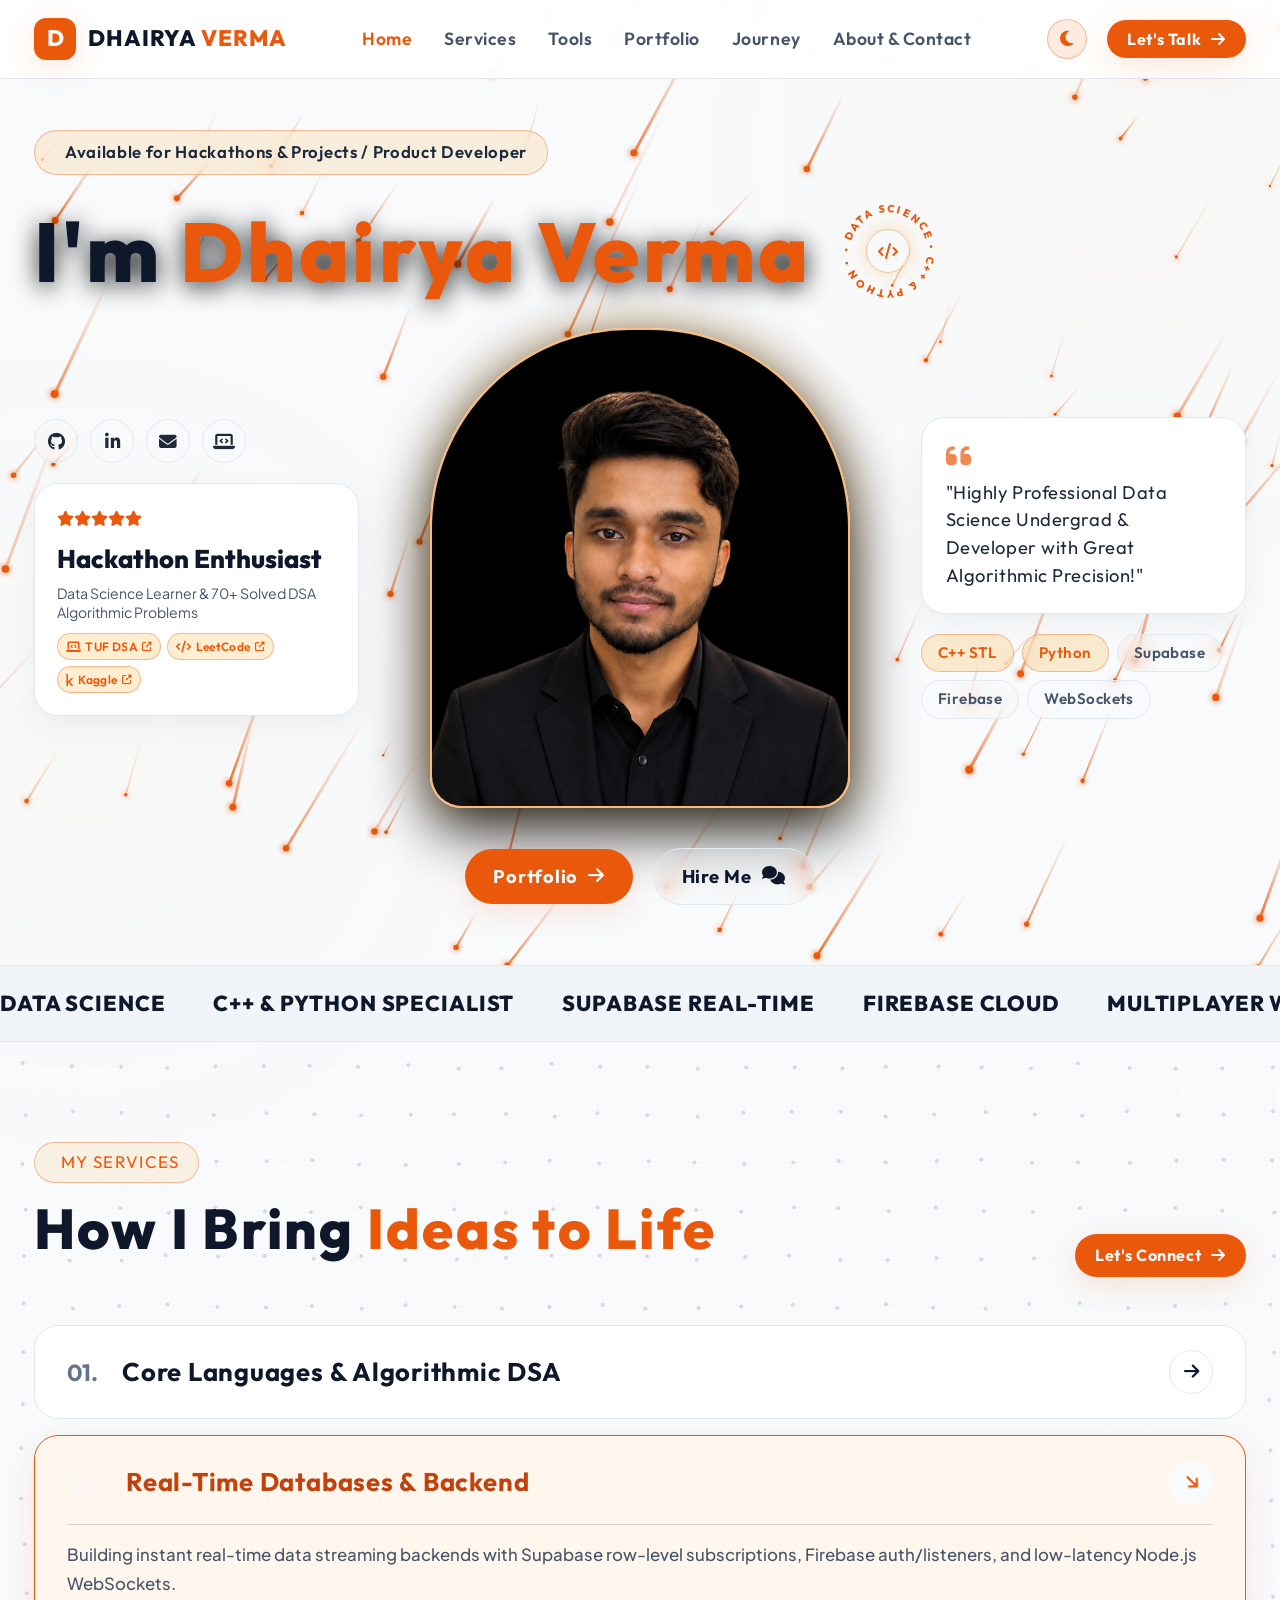
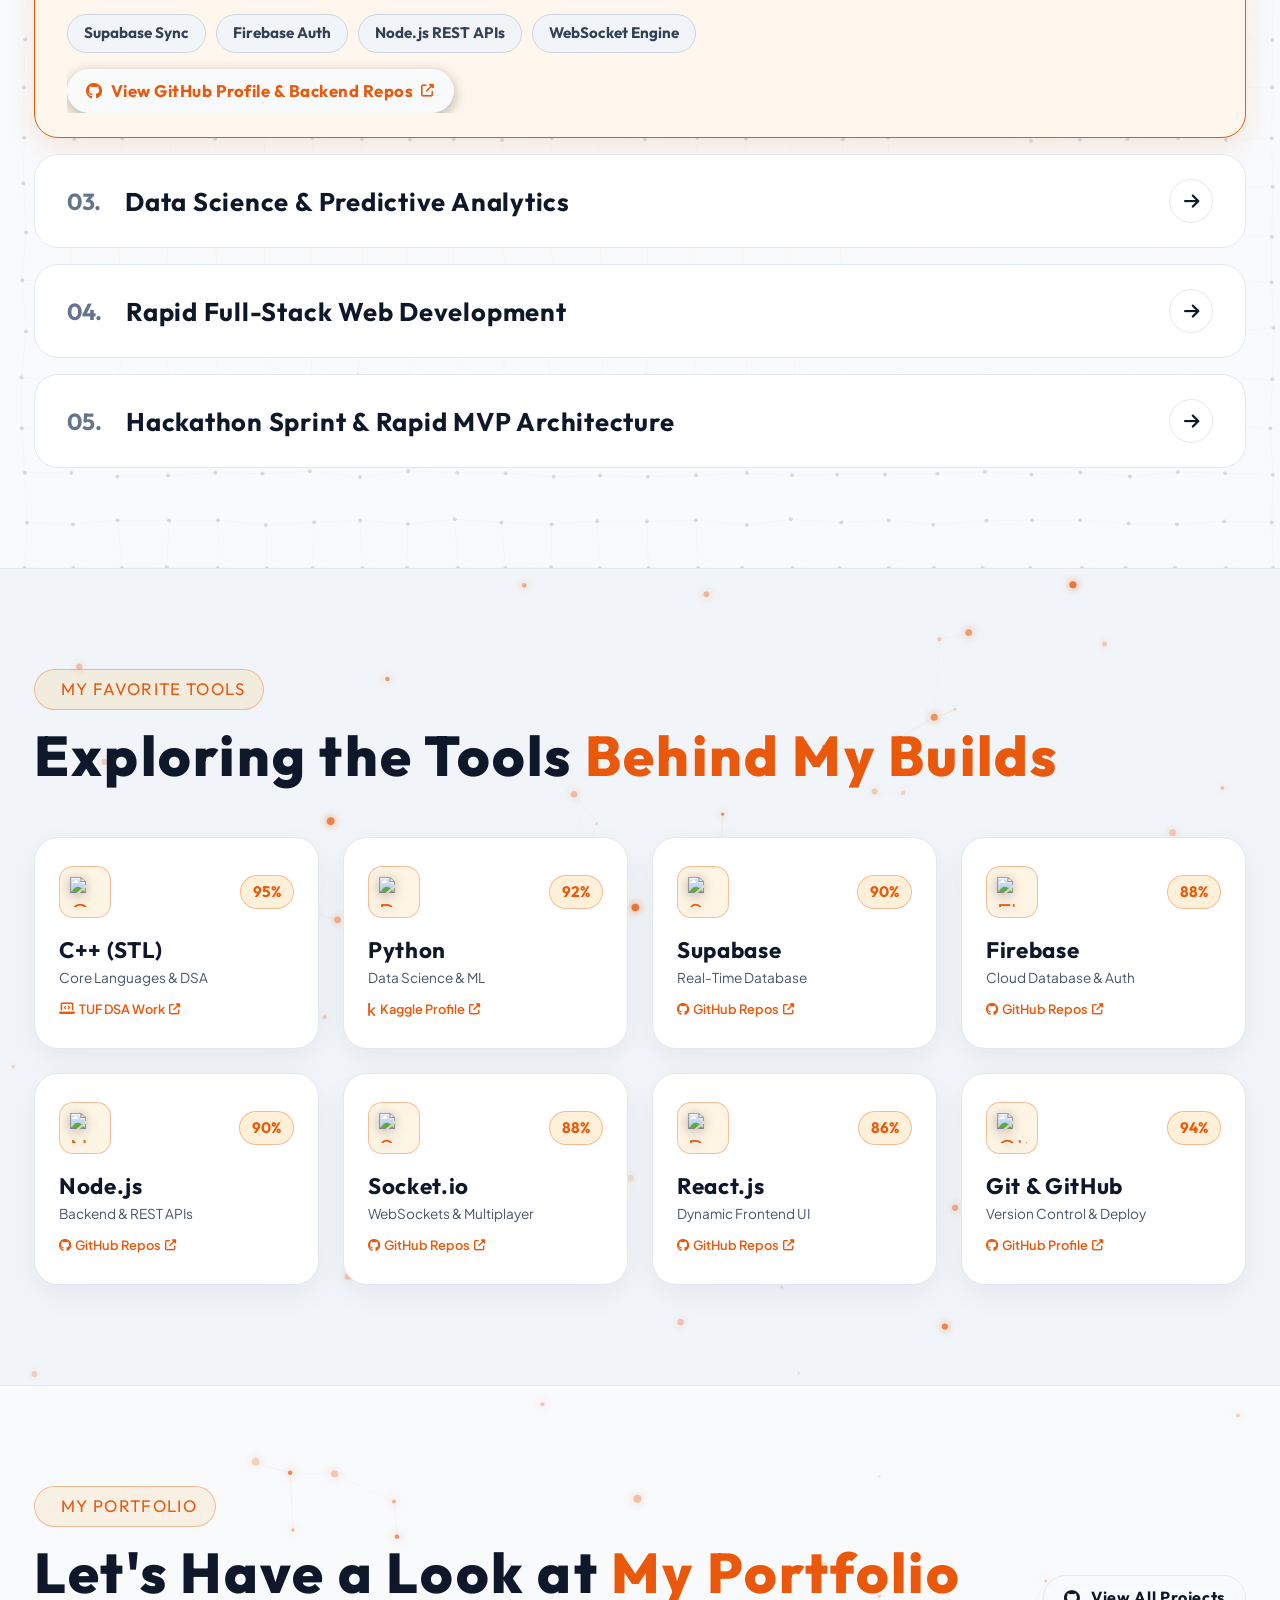
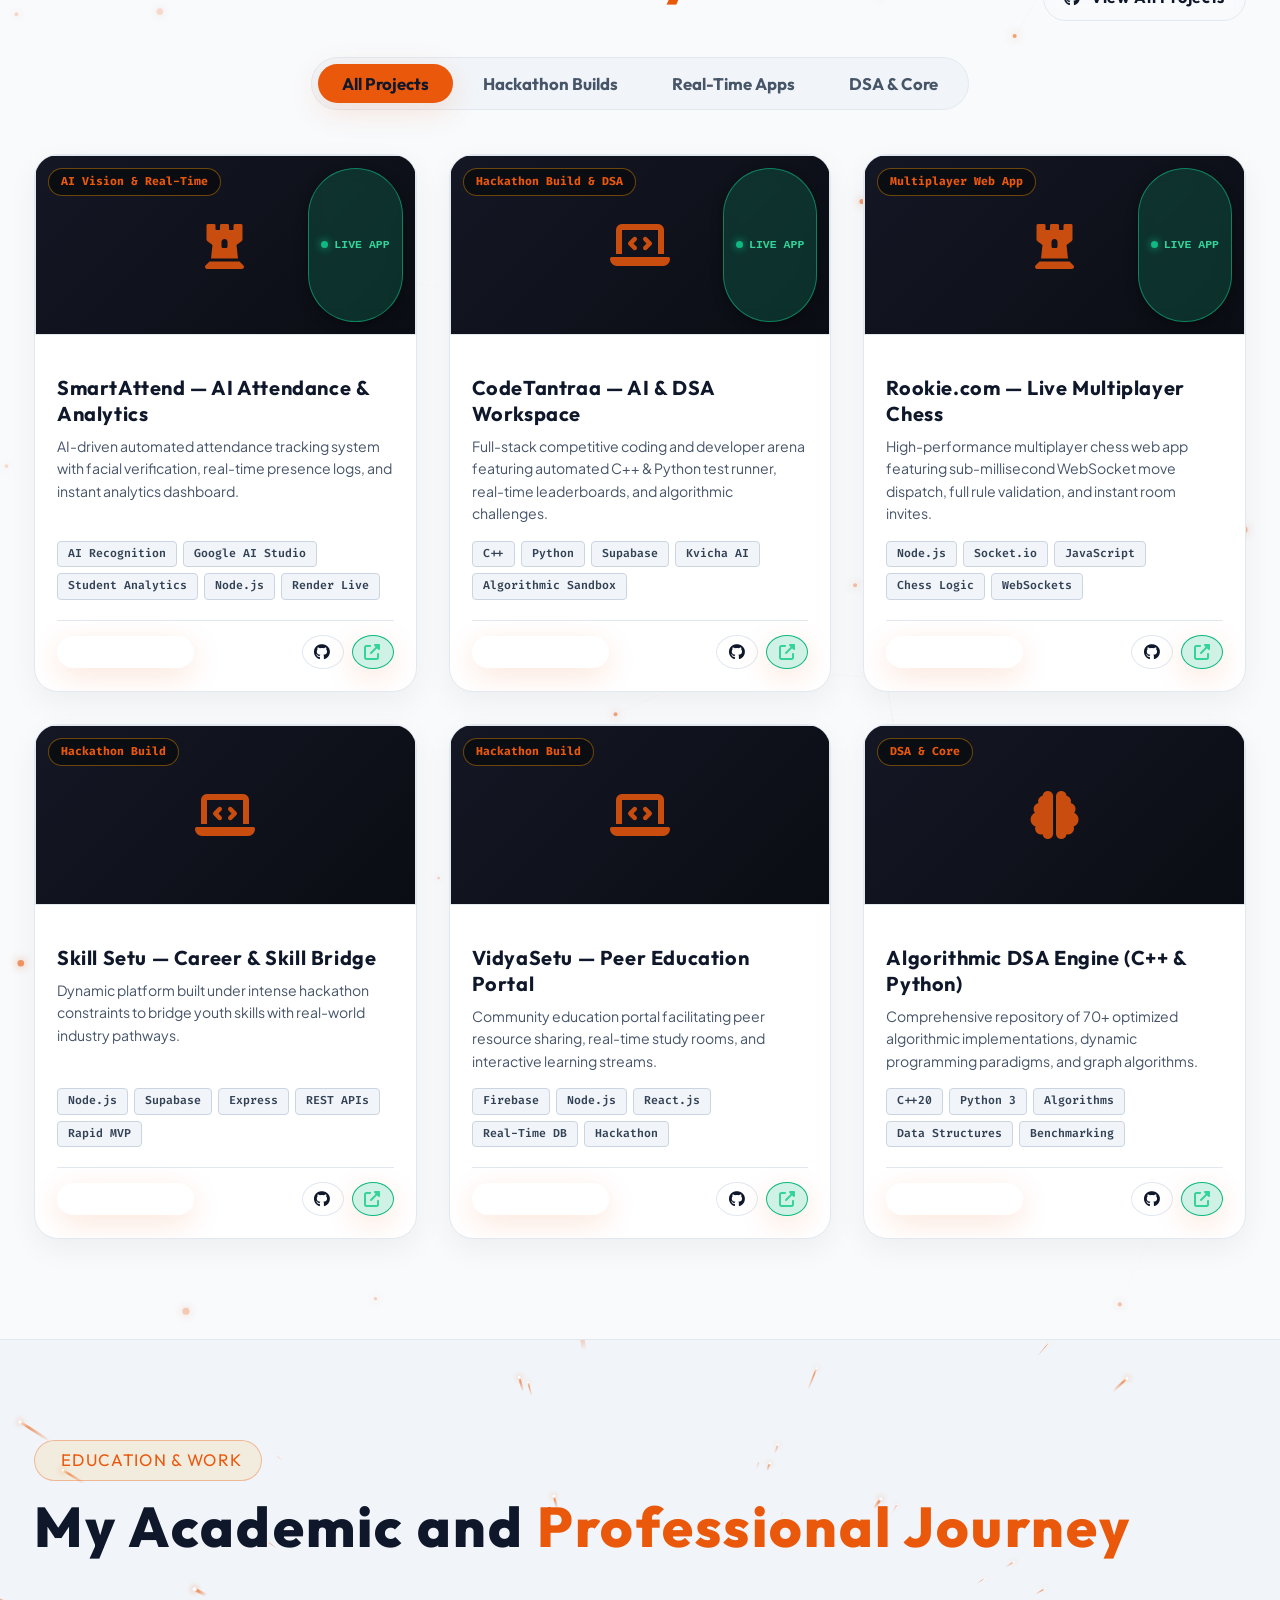
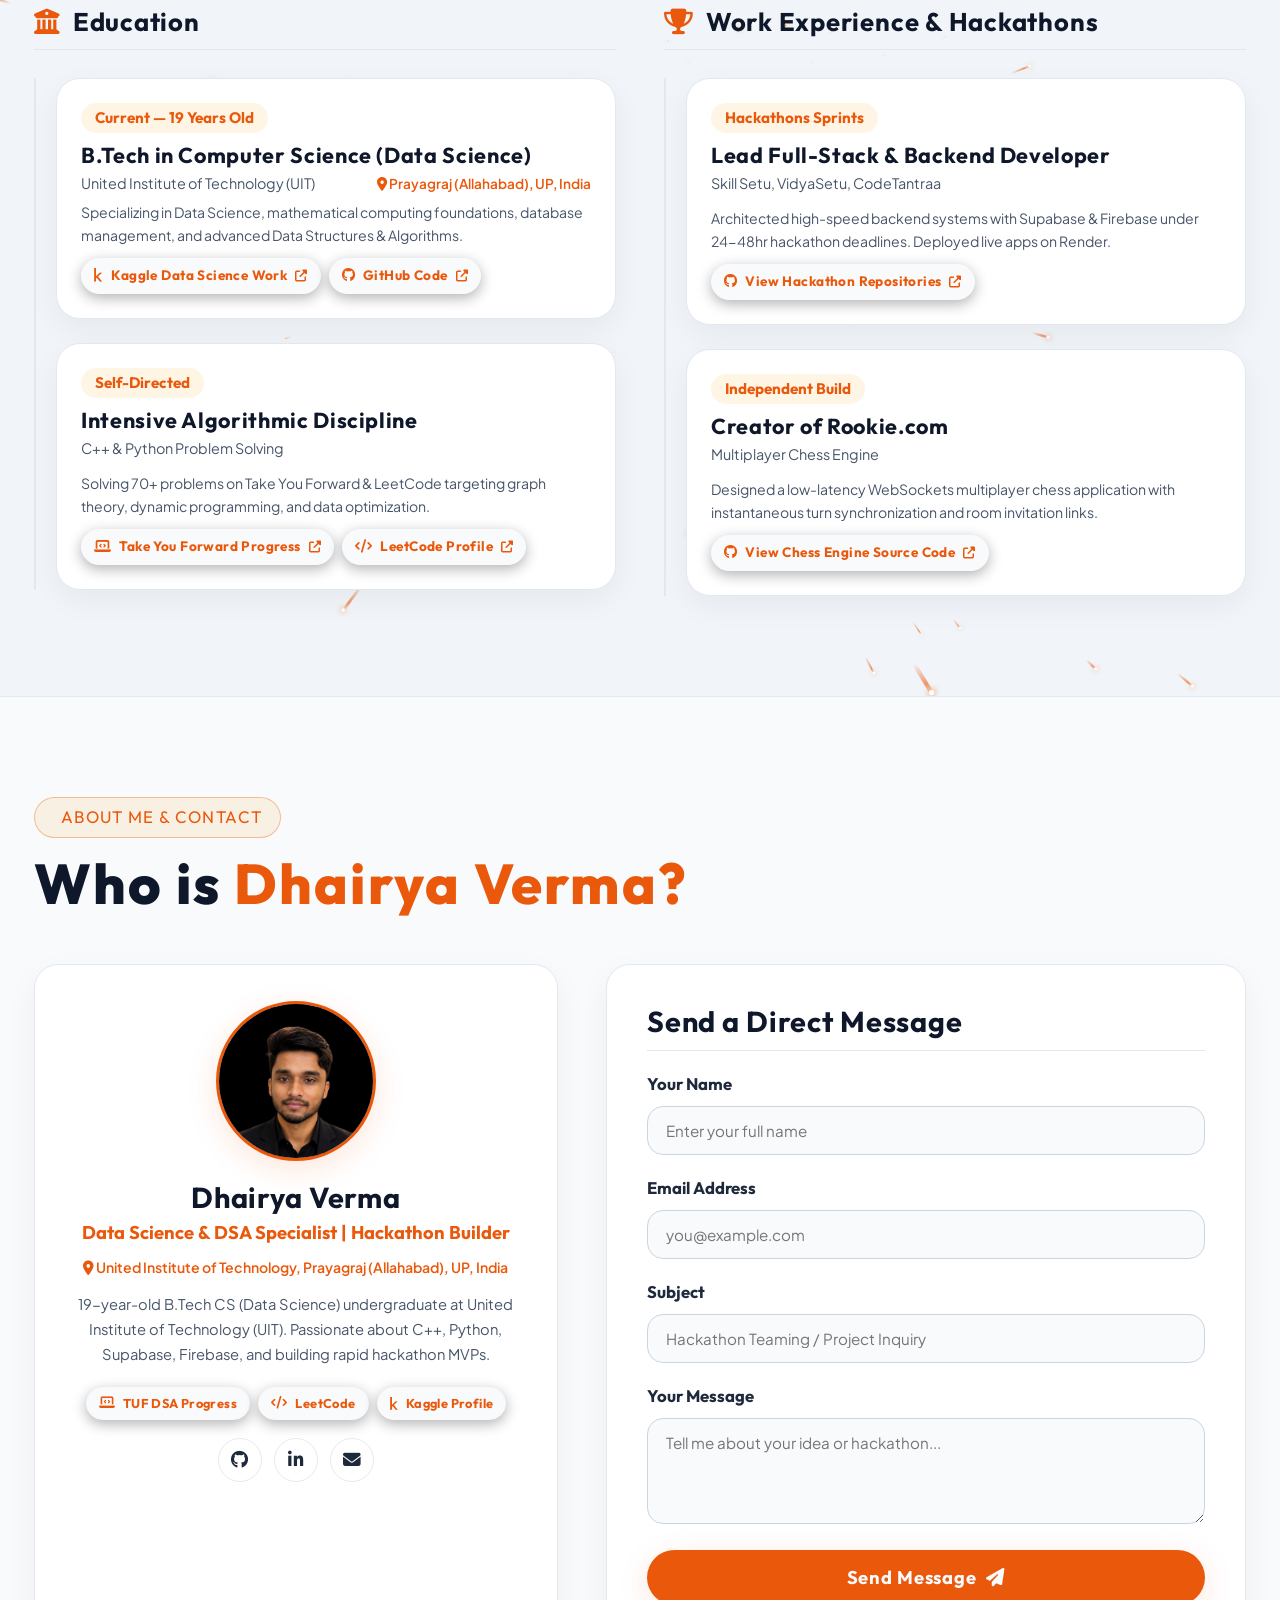
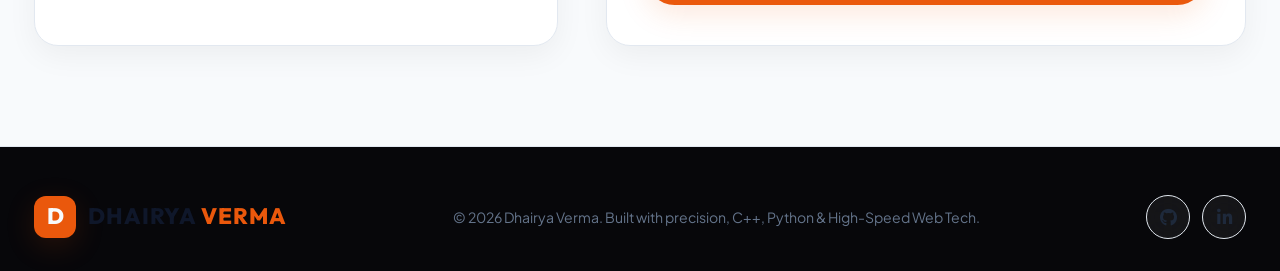
==== portfolio1/index.html @ d76c9627 "Initial commit for portfolio deployment" ====
<!DOCTYPE html>
<html lang="en" class="scroll-smooth" data-theme="light">
<head>
  <meta charset="UTF-8" />
  <meta name="viewport" content="width=device-width, initial-scale=1.0" />
  <title>Dhairya Verma | Data Science & DSA Specialist | Hackathon Builder</title>
  <meta name="description" content="Portfolio of Dhairya Verma - 19-year-old B.Tech CS (Data Science) undergraduate at United Institute of Technology, C++ & Python Specialist, and Hackathon Builder." />

  <!-- Google Fonts Imports: Outfit (Modern Executive Display), Plus Jakarta Sans (Clean Body), Fira Code (Mono) -->
  <link rel="preconnect" href="https://fonts.googleapis.com">
  <link rel="preconnect" href="https://fonts.gstatic.com" crossorigin>
  <link href="https://fonts.googleapis.com/css2?family=Fira+Code:wght@400;500;600&family=Outfit:wght@500;600;700;800&family=Plus+Jakarta+Sans:wght@300;400;500;600;700;800&display=swap" rel="stylesheet">

  <!-- Font Awesome Icons CDN -->
  <link rel="stylesheet" href="https://cdnjs.cloudflare.com/ajax/libs/font-awesome/6.5.1/css/all.min.css" />

  <style>
/* ===================================================================
   DHAIRYA VERMA - HOMER HAND-DRAWN MARKER THEME & FALLING STARS
   =================================================================== */

/* ===================================================================
   LIGHT THEME OVERRIDES (PORCELAIN WHITE & WARM AMBER-ORANGE)
   =================================================================== */
[data-theme="light"] {
  --bg-dark: #f8fafc;
  --bg-card-dark: rgba(255, 255, 255, 0.88);
  --bg-card-hover: rgba(255, 255, 255, 0.98);
  --bg-glass-nav: rgba(255, 255, 255, 0.92);
  
  --accent-orange: #ea580c;
  --accent-orange-bright: #f97316;
  --accent-orange-glow: rgba(234, 88, 12, 0.25);
  --accent-orange-subtle: rgba(234, 88, 12, 0.1);
  --accent-orange-deep: #c2410c;
  
  --text-white: #0f172a;
  --text-light: #1e293b;
  --text-muted: #475569;
  --text-dim: #64748b;
  --text-dark: #f8fafc;
  
  --border-subtle: rgba(0, 0, 0, 0.1);
  --border-orange: rgba(234, 88, 12, 0.35);
  
  --shadow-sm: 0 4px 15px rgba(0, 0, 0, 0.06);
  --shadow-orange: 0 8px 30px rgba(234, 88, 12, 0.18);
  --shadow-orange-lg: 0 12px 45px rgba(234, 88, 12, 0.25);
}

[data-theme="light"] body {
  background-color: var(--bg-dark);
  color: var(--text-light);
}

[data-theme="light"] ::-webkit-scrollbar-track {
  background: #f1f5f9;
}

[data-theme="light"] ::-webkit-scrollbar-thumb {
  background: #cbd5e1;
}

[data-theme="light"] .glass-card {
  background: rgba(255, 255, 255, 0.88);
  border-color: rgba(0, 0, 0, 0.08);
  box-shadow: 0 10px 30px rgba(0, 0, 0, 0.06);
}

[data-theme="light"] .marquee-ticker-section {
  background: #f1f5f9;
  border-color: rgba(0, 0, 0, 0.08);
}

[data-theme="light"] .marquee-ticker-item {
  color: #0f172a;
}

[data-theme="light"] .accordion-card {
  background: rgba(255, 255, 255, 0.85);
  border-color: rgba(0, 0, 0, 0.08);
}

[data-theme="light"] .accordion-card.active {
  background: rgba(234, 88, 12, 0.08);
  border-color: var(--accent-orange);
}

[data-theme="light"] .accordion-title {
  color: #0f172a;
}

[data-theme="light"] .accordion-card.active .accordion-title {
  color: #c2410c;
}

[data-theme="light"] .theme-toggle-btn {
  background: rgba(234, 88, 12, 0.1);
  border: 1px solid var(--border-orange);
  color: var(--accent-orange);
}

:root {
  --bg-dark: #0a0a0e;
  --bg-card-dark: rgba(18, 18, 23, 0.85);
  --bg-card-hover: rgba(24, 24, 32, 0.92);
  --bg-glass-nav: rgba(10, 10, 14, 0.9);
  
  --accent-orange: #ff9f00; /* Exact signature text orange */
  --accent-orange-bright: #ffab00;
  --accent-orange-glow: rgba(255, 159, 0, 0.4);
  --accent-orange-subtle: rgba(255, 159, 0, 0.12);
  --accent-orange-deep: #e68a00;
  
  --text-white: #ffffff;
  --text-light: #f3f4f6;
  --text-muted: #9ca3af;
  --text-dim: #6b7280;
  --text-dark: #0d0d12;
  
  --border-subtle: rgba(255, 255, 255, 0.08);
  --border-orange: rgba(255, 159, 0, 0.35);
  
  --font-sans: 'Plus Jakarta Sans', system-ui, -apple-system, sans-serif;
  --font-heading: 'Outfit', 'Plus Jakarta Sans', system-ui, -apple-system, sans-serif;
  --font-mono: 'Fira Code', monospace;
  
  --radius-sm: 8px;
  --radius-md: 16px;
  --radius-lg: 24px;
  --radius-xl: 32px;
  --radius-full: 9999px;
  
  --shadow-sm: 0 4px 15px rgba(0, 0, 0, 0.4);
  --shadow-orange: 0 8px 30px rgba(255, 159, 0, 0.28);
  --shadow-orange-lg: 0 12px 45px rgba(255, 159, 0, 0.45);
  
  --transition-fast: 0.2s cubic-bezier(0.16, 1, 0.3, 1);
  --transition-normal: 0.35s cubic-bezier(0.16, 1, 0.3, 1);
}

*, *::before, *::after {
  box-sizing: border-box;
  margin: 0;
  padding: 0;
}

html {
  scroll-behavior: smooth;
  scroll-padding-top: 85px;
}

body {
  font-family: var(--font-sans);
  background-color: var(--bg-dark);
  color: var(--text-light);
  line-height: 1.6;
  overflow-x: hidden;
  position: relative;
  min-height: 100vh;
}

/* Custom Scrollbar */
::-webkit-scrollbar { width: 8px; }
::-webkit-scrollbar-track { background: var(--bg-dark); }
::-webkit-scrollbar-thumb { background: #262632; border-radius: var(--radius-full); }
::-webkit-scrollbar-thumb:hover { background: var(--accent-orange); }

h1, h2, h3, h4, h5, h6 {
  font-family: var(--font-heading);
  color: var(--text-white);
  font-weight: 700;
  line-height: 1.15;
  letter-spacing: 0.03em;
}

a { color: inherit; text-decoration: none; transition: all var(--transition-fast); }
button { cursor: pointer; border: none; background: none; font-family: inherit; }

.container {
  width: 100%;
  max-width: 1260px;
  margin-left: auto;
  margin-right: auto;
  padding-left: 24px;
  padding-right: 24px;
}

.section-padding {
  padding-top: 100px;
  padding-bottom: 100px;
  position: relative;
  z-index: 2;
}

.text-orange { color: var(--accent-orange) !important; }
.text-white { color: var(--text-white) !important; }
.text-muted { color: var(--text-muted); }
.text-center { text-align: center; }

/* Falling Stars Animated Canvas Background Container */
#falling-stars-canvas {
  position: absolute;
  top: 0;
  left: 0;
  width: 100%;
  height: 100%;
  z-index: 0;
  pointer-events: auto;
}

/* Ambient Glow Blobs */
.ambient-glow {
  position: fixed;
  border-radius: 50%;
  filter: blur(150px);
  pointer-events: none;
  z-index: 0;
  opacity: 0.22;
}
.glow-top-right { width: 550px; height: 550px; top: -120px; right: -120px; background: radial-gradient(circle, rgba(255, 159, 0, 0.45) 0%, transparent 70%); }
.glow-bottom-left { width: 600px; height: 600px; top: 50%; left: -220px; background: radial-gradient(circle, rgba(255, 159, 0, 0.3) 0%, transparent 70%); }

/* Glass Cards & Containers */
.glass-card {
  background: var(--bg-card-dark);
  backdrop-filter: blur(16px);
  -webkit-backdrop-filter: blur(16px);
  border: 1px solid var(--border-subtle);
  border-radius: var(--radius-lg);
  box-shadow: var(--shadow-sm);
  transition: all var(--transition-normal);
  position: relative;
  overflow: hidden;
}
.glass-card:hover {
  border-color: var(--border-orange);
  box-shadow: 0 10px 30px rgba(0, 0, 0, 0.6), 0 0 25px rgba(255, 159, 0, 0.2);
  transform: translateY(-4px);
}

/* Buttons */
.btn {
  display: inline-flex;
  align-items: center;
  justify-content: center;
  gap: 10px;
  padding: 13px 28px;
  font-family: var(--font-heading);
  font-size: 1.15rem;
  letter-spacing: 0.04em;
  font-weight: 700;
  border-radius: var(--radius-full);
  transition: all var(--transition-normal);
  position: relative;
  z-index: 10;
}
.btn-primary-orange {
  background: var(--accent-orange);
  color: var(--text-dark);
  box-shadow: var(--shadow-orange);
}
.btn-primary-orange:hover {
  background: var(--accent-orange-bright);
  transform: translateY(-2px);
  box-shadow: var(--shadow-orange-lg);
}
.btn-secondary-dark {
  background: rgba(255, 255, 255, 0.06);
  color: var(--text-white);
  border: 1px solid var(--border-subtle);
  backdrop-filter: blur(10px);
}
.btn-secondary-dark:hover {
  background: rgba(255, 159, 0, 0.15);
  border-color: var(--border-orange);
  color: var(--accent-orange);
  transform: translateY(-2px);
}
.btn-sm { padding: 9px 20px; font-size: 1rem; }
.w-full { width: 100%; }

/* Navigation */
.header-nav {
  position: fixed;
  top: 0;
  left: 0;
  width: 100%;
  z-index: 1000;
  background: var(--bg-glass-nav);
  backdrop-filter: blur(20px);
  -webkit-backdrop-filter: blur(20px);
  border-bottom: 1px solid var(--border-subtle);
  padding: 18px 0;
  transition: all var(--transition-normal);
}
.header-nav.scrolled {
  padding: 12px 0;
  background: rgba(8, 8, 12, 0.96);
  border-bottom-color: var(--border-orange);
  box-shadow: 0 10px 30px rgba(0,0,0,0.8);
}
.nav-inner {
  display: flex;
  align-items: center;
  justify-content: space-between;
}
.brand-logo { display: flex; align-items: center; gap: 12px; }
.logo-badge {
  width: 42px;
  height: 42px;
  background: var(--accent-orange);
  border-radius: 12px;
  display: flex;
  align-items: center;
  justify-content: center;
  font-family: var(--font-heading);
  font-weight: 800;
  font-size: 1.4rem;
  color: var(--text-dark);
  box-shadow: var(--shadow-orange);
}
.logo-text {
  font-family: var(--font-heading);
  font-weight: 800;
  font-size: 1.4rem;
  letter-spacing: 0.04em;
  color: var(--text-white);
}
.nav-links { display: flex; align-items: center; gap: 32px; list-style: none; }
.nav-link {
  font-family: var(--font-heading);
  font-size: 1.1rem;
  letter-spacing: 0.03em;
  font-weight: 600;
  color: var(--text-muted);
  position: relative;
  padding: 4px 0;
}
.nav-link:hover, .nav-link.active { color: var(--accent-orange); }

.nav-actions { display: flex; align-items: center; gap: 16px; }
.mobile-toggle { display: none; font-size: 1.3rem; color: var(--text-white); padding: 6px; }
.mobile-drawer {
  display: none;
  position: fixed;
  top: 75px;
  left: 0;
  width: 100%;
  background: rgba(12, 12, 16, 0.98);
  backdrop-filter: blur(20px);
  border-bottom: 1px solid var(--border-orange);
  padding: 24px;
  flex-direction: column;
  gap: 20px;
  z-index: 999;
}
.mobile-drawer.open { display: flex; }
.mobile-nav-links { list-style: none; display: flex; flex-direction: column; gap: 16px; }
.mobile-nav-link { font-family: var(--font-heading); font-size: 1.25rem; font-weight: 600; color: var(--text-light); }
.mobile-nav-link:hover { color: var(--accent-orange); }

/* ==================== HERO SECTION (FALLING ORANGE STARS) ==================== */
.hero-section {
  min-height: 100vh;
  display: flex;
  flex-direction: column;
  justify-content: center;
  padding-top: 130px;
  padding-bottom: 60px;
  position: relative;
  z-index: 2;
  overflow: hidden;
}

.hero-content-container {
  position: relative;
  z-index: 5;
  pointer-events: auto;
}

/* Left-aligned top bar */
.hero-top-bar {
  display: flex;
  align-items: center;
  justify-content: flex-start;
  margin-bottom: 24px;
  flex-wrap: wrap;
  gap: 16px;
}

.availability-pill {
  display: inline-flex;
  align-items: center;
  gap: 10px;
  padding: 8px 20px;
  background: rgba(255, 159, 0, 0.12);
  border: 1px solid var(--border-orange);
  border-radius: var(--radius-full);
  font-family: var(--font-heading);
  font-size: 1.05rem;
  letter-spacing: 0.04em;
  font-weight: 600;
  color: var(--text-light);
  backdrop-filter: blur(12px);
}
.availability-pill i { color: var(--accent-orange); }

/* Left-aligned Title Row */
.hero-title-row {
  display: flex;
  align-items: center;
  justify-content: flex-start;
  gap: 24px;
  margin-bottom: 24px;
  flex-wrap: wrap;
}

.hero-main-title {
  font-family: var(--font-heading);
  font-size: clamp(3.2rem, 6.5vw, 5.2rem);
  font-weight: 800;
  letter-spacing: 0.04em;
  line-height: 1.05;
  color: var(--text-white);
  text-shadow: 0 4px 25px rgba(0, 0, 0, 0.9);
  text-align: left;
}

/* Rotating Circular Text Stamp Badge */
.spinning-badge-container {
  position: relative;
  width: 105px;
  height: 105px;
  display: flex;
  align-items: center;
  justify-content: center;
  flex-shrink: 0;
}

.spinning-badge-svg {
  width: 100%;
  height: 100%;
  animation: spinBadge 14s linear infinite;
}
@keyframes spinBadge {
  0% { transform: rotate(0deg); }
  100% { transform: rotate(360deg); }
}

.spinning-badge-svg text {
  font-family: var(--font-heading);
  font-size: 10px;
  font-weight: 800;
  letter-spacing: 2px;
  fill: var(--accent-orange);
  text-transform: uppercase;
}

.spinning-badge-center {
  position: absolute;
  width: 44px;
  height: 44px;
  background: var(--bg-secondary);
  border: 1.5px solid var(--border-orange);
  border-radius: 50%;
  display: flex;
  align-items: center;
  justify-content: center;
  color: var(--accent-orange);
  font-size: 1rem;
  box-shadow: 0 0 15px rgba(255, 159, 0, 0.3);
}

/* Hero Center Grid Layout: Left Widget, Center Photo, Right Widget */
.hero-layout-grid {
  display: grid;
  grid-template-columns: 0.85fr 1.3fr 0.85fr;
  gap: 32px;
  align-items: center;
  margin-top: 10px;
  margin-bottom: 40px;
}

/* Left Hero Widget */
.hero-left-widget {
  display: flex;
  flex-direction: column;
  gap: 20px;
}

.social-pills-row {
  display: flex;
  gap: 12px;
}
.social-circle-btn {
  width: 44px;
  height: 44px;
  border-radius: 50%;
  background: rgba(255, 255, 255, 0.06);
  border: 1px solid var(--border-subtle);
  backdrop-filter: blur(12px);
  display: flex;
  align-items: center;
  justify-content: center;
  color: var(--text-light);
  font-size: 1.1rem;
  transition: all var(--transition-fast);
}
.social-circle-btn:hover {
  background: var(--accent-orange);
  color: var(--text-dark);
  border-color: var(--accent-orange);
  transform: translateY(-3px);
  box-shadow: var(--shadow-orange);
}

.reviews-stat-card {
  padding: 22px;
  background: var(--bg-card);
  border: 1px solid var(--border-subtle);
  border-radius: var(--radius-lg);
  backdrop-filter: blur(14px);
}
.reviews-stars { color: var(--accent-orange); font-size: 0.95rem; margin-bottom: 8px; }
.reviews-title { font-family: var(--font-heading); font-size: 1.6rem; font-weight: 800; color: var(--text-white); margin-bottom: 4px; }
.reviews-sub { font-size: 0.88rem; color: var(--text-muted); line-height: 1.4; }

/* Center Photo Cutout Container */
.hero-center-photo-wrap {
  position: relative;
  display: flex;
  justify-content: center;
  align-items: flex-end;
}

.photo-arch-backdrop {
  position: relative;
  width: 100%;
  max-width: 420px;
  height: 480px;
  background: linear-gradient(180deg, rgba(255, 159, 0, 0.2) 0%, rgba(20, 20, 28, 0.95) 100%);
  border: 2.5px solid var(--border-orange);
  border-radius: 200px 200px 32px 32px;
  overflow: hidden;
  box-shadow: 0 20px 60px rgba(0, 0, 0, 0.9), 0 0 45px rgba(255, 159, 0, 0.35);
  display: flex;
  align-items: flex-end;
  justify-content: center;
  transition: all var(--transition-normal);
}
.photo-arch-backdrop:hover {
  border-color: var(--accent-orange);
  box-shadow: 0 25px 75px rgba(0, 0, 0, 0.95), 0 0 60px rgba(255, 159, 0, 0.5);
}

.hero-cutout-img {
  width: 100%;
  height: 100%;
  object-fit: cover;
  object-position: center top;
  transition: transform 0.6s cubic-bezier(0.16, 1, 0.3, 1);
}
.photo-arch-backdrop:hover .hero-cutout-img {
  transform: scale(1.04);
}

/* Right Hero Widget */
.hero-right-widget {
  display: flex;
  flex-direction: column;
  gap: 20px;
}

.quote-widget-card {
  padding: 24px;
  background: var(--bg-card);
  border: 1px solid var(--border-subtle);
  border-radius: var(--radius-lg);
  backdrop-filter: blur(14px);
  position: relative;
}
.quote-icon {
  font-size: 1.8rem;
  color: var(--accent-orange);
  opacity: 0.7;
  margin-bottom: 8px;
}
.quote-text {
  font-family: var(--font-heading);
  font-size: 1.15rem;
  letter-spacing: 0.03em;
  color: var(--text-light);
  line-height: 1.5;
}

.hero-tags-box {
  display: flex;
  flex-wrap: wrap;
  gap: 8px;
}
.hero-tag-pill {
  padding: 6px 16px;
  background: rgba(255, 255, 255, 0.06);
  border: 1px solid var(--border-subtle);
  backdrop-filter: blur(10px);
  border-radius: var(--radius-full);
  font-family: var(--font-heading);
  font-size: 0.95rem;
  letter-spacing: 0.03em;
  font-weight: 600;
  color: var(--text-muted);
}
.hero-tag-pill.active {
  background: rgba(255, 159, 0, 0.18);
  border-color: var(--border-orange);
  color: var(--accent-orange);
}

/* Hero Bottom CTAs */
.hero-ctas-row {
  display: flex;
  align-items: center;
  justify-content: center;
  gap: 20px;
  margin-top: 10px;
}

/* ==================== INFINITE MARQUEE TICKER ==================== */
.marquee-ticker-section {
  background: var(--bg-secondary);
  border-top: 1px solid var(--border-subtle);
  border-bottom: 1px solid var(--border-subtle);
  padding: 20px 0;
  overflow: hidden;
  position: relative;
  z-index: 2;
}
.marquee-ticker-wrapper { display: flex; overflow: hidden; user-select: none; }
.marquee-ticker-track {
  display: flex;
  gap: 36px;
  animation: marqueeScroll 25s linear infinite;
  white-space: nowrap;
}
@keyframes marqueeScroll {
  0% { transform: translateX(0); }
  100% { transform: translateX(-50%); }
}
.marquee-ticker-item {
  display: flex;
  align-items: center;
  gap: 12px;
  font-family: var(--font-heading);
  font-size: 1.35rem;
  font-weight: 800;
  letter-spacing: 0.04em;
  color: var(--text-white);
  text-transform: uppercase;
}
.marquee-ticker-item i.sparkle { color: var(--accent-orange); font-size: 0.9rem; }

/* ==================== SECTION HEADERS ==================== */
.section-header-tag {
  display: inline-flex;
  align-items: center;
  gap: 8px;
  font-family: var(--font-heading);
  font-size: 1.05rem;
  letter-spacing: 0.08em;
  color: var(--accent-orange);
  background: rgba(255, 159, 0, 0.1);
  border: 1px solid var(--border-orange);
  padding: 6px 18px;
  border-radius: var(--radius-full);
  text-transform: uppercase;
  margin-bottom: 14px;
}
.section-main-title { font-family: var(--font-heading); font-size: clamp(2.6rem, 5vw, 3.5rem); font-weight: 800; margin-bottom: 16px; letter-spacing: 0.04em; }
.section-sub-desc { font-size: 1.05rem; color: var(--text-muted); max-width: 620px; margin: 0 auto; }

/* ==================== SERVICES ACCORDION (FIGMA MATCHING) ==================== */
.services-accordion-list {
  display: flex;
  flex-direction: column;
  gap: 16px;
  margin-top: 48px;
}

.accordion-card {
  background: var(--bg-card-dark);
  border: 1px solid var(--border-subtle);
  border-radius: var(--radius-lg);
  padding: 24px 32px;
  cursor: pointer;
  transition: all var(--transition-normal);
  position: relative;
  overflow: hidden;
}

/* Unselected Inactive Accordion Card */
.accordion-card:not(.active):hover {
  background: var(--bg-card-hover);
  border-color: var(--border-orange);
  transform: translateX(6px);
}

.accordion-header {
  display: flex;
  align-items: center;
  justify-content: space-between;
}

.accordion-title-wrap {
  display: flex;
  align-items: center;
  gap: 24px;
}

.accordion-num {
  font-family: var(--font-heading);
  font-size: 1.45rem;
  font-weight: 700;
  color: var(--text-dim);
  transition: color var(--transition-fast);
}

.accordion-title {
  font-family: var(--font-heading);
  font-size: 1.6rem;
  font-weight: 700;
  letter-spacing: 0.03em;
  color: var(--text-white);
  transition: color var(--transition-fast);
}

.accordion-action-btn {
  width: 44px;
  height: 44px;
  border-radius: 50%;
  background: rgba(255, 255, 255, 0.05);
  border: 1px solid var(--border-subtle);
  display: flex;
  align-items: center;
  justify-content: center;
  color: var(--text-white);
  font-size: 1.1rem;
  transition: all var(--transition-fast);
}

.accordion-body-content {
  max-height: 0;
  opacity: 0;
  overflow: hidden;
  transition: all 0.4s cubic-bezier(0.16, 1, 0.3, 1);
  margin-top: 0;
}

/* ==================== ACTIVE ACCORDION CARD (GOLDEN ORANGE FILLED) ==================== */
.accordion-card.active {
  background: var(--accent-orange) !important;
  border-color: var(--accent-orange) !important;
  box-shadow: var(--shadow-orange-lg);
}

.accordion-card.active .accordion-num {
  color: var(--text-dark) !important;
  opacity: 0.7;
}

.accordion-card.active .accordion-title {
  color: var(--text-dark) !important;
}

.accordion-card.active .accordion-action-btn {
  background: var(--text-dark) !important;
  color: var(--accent-orange) !important;
  border-color: var(--text-dark) !important;
  transform: rotate(45deg);
}

.accordion-card.active .accordion-body-content {
  max-height: 300px;
  opacity: 1;
  margin-top: 20px;
  padding-top: 16px;
  border-top: 1px solid rgba(0, 0, 0, 0.15);
}

.accordion-active-desc {
  color: #1a1a24;
  font-size: 1.05rem;
  line-height: 1.7;
  font-weight: 500;
  margin-bottom: 16px;
}

.accordion-tags-flex {
  display: flex;
  flex-wrap: wrap;
  gap: 10px;
}

.accordion-sub-tag {
  padding: 6px 16px;
  background: rgba(0, 0, 0, 0.12);
  border-radius: var(--radius-full);
  font-family: var(--font-heading);
  font-size: 0.95rem;
  font-weight: 700;
  color: var(--text-dark);
}

/* Accordion Link Button Style */
.accordion-link-btn {
  display: inline-flex;
  align-items: center;
  gap: 8px;
  padding: 8px 18px;
  background: var(--text-dark);
  color: var(--accent-orange);
  border: 1px solid var(--text-dark);
  border-radius: var(--radius-full);
  font-family: var(--font-heading);
  font-size: 1.05rem;
  font-weight: 700;
  letter-spacing: 0.03em;
  transition: all var(--transition-fast);
  box-shadow: 0 4px 14px rgba(0,0,0,0.3);
}

.live-status-pill {
  position: absolute;
  top: 12px;
  right: 12px;
  display: inline-flex;
  align-items: center;
  gap: 6px;
  padding: 4px 11px;
  background: rgba(16, 185, 129, 0.22);
  border: 1px solid rgba(16, 185, 129, 0.6);
  border-radius: 9999px;
  font-size: 0.72rem;
  font-weight: 700;
  font-family: monospace;
  color: #34d399;
  backdrop-filter: blur(8px);
  text-decoration: none;
  z-index: 2;
  transition: all 0.2s ease;
  box-shadow: 0 4px 12px rgba(0, 0, 0, 0.35);
}
.live-status-pill:hover {
  background: rgba(16, 185, 129, 0.4);
  border-color: #34d399;
  color: #a7f3d0;
  transform: translateY(-2px);
  box-shadow: 0 6px 16px rgba(16, 185, 129, 0.4);
}
.pulse-dot {
  width: 7px;
  height: 7px;
  border-radius: 50%;
  background: #10b981;
  box-shadow: 0 0 8px #10b981;
  animation: pulse-live 1.8s infinite;
}
@keyframes pulse-live {
  0% { transform: scale(0.95); box-shadow: 0 0 0 0 rgba(16, 185, 129, 0.7); }
  70% { transform: scale(1); box-shadow: 0 0 0 6px rgba(16, 185, 129, 0); }
  100% { transform: scale(0.95); box-shadow: 0 0 0 0 rgba(16, 185, 129, 0); }
}

.accordion-link-btn:hover {
  background: #ffffff;
  color: #000000;
  border-color: var(--text-white);
  transform: translateY(-2px);
  box-shadow: 0 6px 20px rgba(0,0,0,0.4);
}

/* Inactive state button contrast adjustment */
.accordion-card:not(.active) .accordion-link-btn {
  background: rgba(255, 159, 0, 0.15);
  color: var(--accent-orange);
  border-color: var(--border-orange);
}
.accordion-card:not(.active) .accordion-link-btn:hover {
  background: var(--accent-orange);
  color: var(--text-dark);
  border-color: var(--accent-orange);
}

/* ==================== TOOLS SECTION (WITH PERCENTAGE PILLS) ==================== */
.tools-grid {
  display: grid;
  grid-template-columns: repeat(4, 1fr);
  gap: 24px;
  margin-top: 48px;
}

.tool-card {
  padding: 28px 24px;
  display: flex;
  flex-direction: column;
  justify-content: space-between;
  position: relative;
}

.tool-card-top {
  display: flex;
  align-items: center;
  justify-content: space-between;
  margin-bottom: 20px;
}

.tool-icon-box {
  width: 52px;
  height: 52px;
  border-radius: 14px;
  background: rgba(255, 159, 0, 0.1);
  border: 1px solid var(--border-orange);
  display: flex;
  align-items: center;
  justify-content: center;
  font-size: 1.5rem;
  color: var(--accent-orange);
  overflow: hidden;
}

.tool-icon-img {
  width: 30px;
  height: 30px;
  object-fit: contain;
  filter: drop-shadow(0 2px 6px rgba(0,0,0,0.3));
  transition: transform 0.35s cubic-bezier(0.16, 1, 0.3, 1);
}

.tool-card:hover .tool-icon-img {
  transform: scale(1.18) rotate(4deg);
}

.tool-percent-pill {
  padding: 4px 12px;
  background: rgba(255, 159, 0, 0.15);
  border: 1px solid var(--border-orange);
  border-radius: var(--radius-full);
  font-family: var(--font-heading);
  font-size: 0.95rem;
  font-weight: 700;
  color: var(--accent-orange);
}

.tool-name { font-family: var(--font-heading); font-size: 1.4rem; font-weight: 700; color: var(--text-white); margin-bottom: 4px; }
.tool-category { font-size: 0.85rem; color: var(--text-muted); }

/* ==================== PORTFOLIO PROJECTS SECTION ==================== */
.filter-tabs-wrapper { display: flex; justify-content: center; margin-top: 36px; margin-bottom: 44px; }
.filter-tabs {
  display: inline-flex;
  padding: 6px;
  background: var(--bg-card-dark);
  border: 1px solid var(--border-subtle);
  border-radius: var(--radius-full);
  gap: 6px;
}
.filter-btn {
  padding: 9px 24px;
  border-radius: var(--radius-full);
  font-family: var(--font-heading);
  font-size: 1.05rem;
  font-weight: 700;
  color: var(--text-muted);
  transition: all var(--transition-fast);
}
.filter-btn.active {
  background: var(--accent-orange);
  color: var(--text-dark);
  box-shadow: var(--shadow-orange);
}

.projects-grid { display: grid; grid-template-columns: repeat(3, 1fr); gap: 32px; }

.project-card {
  display: flex;
  flex-direction: column;
  height: 100%;
}

.project-thumb-wrapper {
  position: relative;
  width: 100%;
  height: 210px;
  overflow: hidden;
  background: #111118;
  border-bottom: 1px solid var(--border-subtle);
}

.project-img {
  width: 100%;
  height: 100%;
  object-fit: cover;
  transition: transform 0.6s cubic-bezier(0.16, 1, 0.3, 1);
}
.project-card:hover .project-img {
  transform: scale(1.08);
}

.project-category-badge {
  position: absolute;
  top: 12px;
  left: 12px;
  padding: 5px 12px;
  background: var(--bg-glass-nav);
  backdrop-filter: blur(8px);
  border: 1px solid var(--border-orange);
  border-radius: var(--radius-full);
  font-size: 0.85rem;
  font-weight: 700;
  color: var(--accent-orange);
  font-family: var(--font-heading);
  z-index: 2;
}

.live-badge-pill {
  position: absolute;
  bottom: 12px;
  right: 12px;
  display: inline-flex;
  align-items: center;
  gap: 6px;
  padding: 4px 12px;
  background: rgba(16, 185, 129, 0.2);
  border: 1px solid rgba(16, 185, 129, 0.5);
  border-radius: var(--radius-full);
  font-size: 0.8rem;
  font-weight: 800;
  font-family: var(--font-heading);
  color: #34d399;
  backdrop-filter: blur(8px);
  z-index: 2;
}
.pulse-green {
  width: 7px;
  height: 7px;
  border-radius: 50%;
  background: #10b981;
  box-shadow: 0 0 8px #10b981;
  animation: pulseDot 1.8s infinite;
}
@keyframes pulseDot {
  0% { transform: scale(0.95); opacity: 1; }
  50% { transform: scale(1.2); opacity: 0.6; }
  100% { transform: scale(0.95); opacity: 1; }
}

.project-content-body {
  padding: 26px;
  display: flex;
  flex-direction: column;
  flex-grow: 1;
}

.project-card-title { font-family: var(--font-heading); font-size: 1.5rem; font-weight: 700; margin-bottom: 10px; color: var(--text-white); }
.project-card-desc { font-size: 0.9rem; color: var(--text-muted); margin-bottom: 20px; flex-grow: 1; line-height: 1.6; }

.project-tags-wrap { display: flex; flex-wrap: wrap; gap: 6px; margin-bottom: 24px; }
.project-tag-item {
  padding: 4px 10px;
  background: rgba(255, 255, 255, 0.04);
  border-radius: 4px;
  font-size: 0.76rem;
  font-family: var(--font-mono);
  color: var(--text-muted);
}

.project-footer-links {
  display: flex;
  align-items: center;
  justify-content: space-between;
  padding-top: 18px;
  border-top: 1px solid var(--border-subtle);
}

.project-link-btn {
  display: inline-flex;
  align-items: center;
  gap: 8px;
  font-family: var(--font-heading);
  font-size: 1.05rem;
  font-weight: 700;
  color: var(--accent-orange);
}

/* ==================== EXPERIENCE / JOURNEY ==================== */
.journey-timeline-grid { display: grid; grid-template-columns: 1fr 1fr; gap: 48px; margin-top: 48px; }
.timeline-header-title { display: flex; align-items: center; gap: 12px; font-family: var(--font-heading); font-size: 1.6rem; margin-bottom: 28px; padding-bottom: 12px; border-bottom: 1px solid var(--border-subtle); }

.timeline-tree-list {
  position: relative;
  display: flex;
  flex-direction: column;
  gap: 24px;
  padding-left: 20px;
  border-left: 2px solid var(--border-subtle);
}

.timeline-item-card { padding: 24px; position: relative; }
.timeline-dot {
  position: absolute;
  left: -29px;
  top: 28px;
  width: 16px;
  height: 16px;
  border-radius: 50%;
  background: var(--bg-dark);
  border: 3.5px solid var(--accent-orange);
}
.timeline-date-pill {
  display: inline-block;
  font-family: var(--font-heading);
  font-size: 0.95rem;
  color: var(--accent-orange);
  background: rgba(255, 159, 0, 0.1);
  padding: 3px 14px;
  border-radius: var(--radius-full);
  margin-bottom: 10px;
  font-weight: 700;
}
.timeline-role-title { font-family: var(--font-heading); font-size: 1.35rem; font-weight: 700; color: var(--text-white); margin-bottom: 4px; }
.timeline-org { display: block; font-size: 0.9rem; color: var(--text-muted); margin-bottom: 12px; }
.timeline-desc { font-size: 0.88rem; color: var(--text-muted); line-height: 1.6; }

/* ==================== ABOUT ME & CONTACT SECTION ==================== */
.about-contact-wrap {
  display: grid;
  grid-template-columns: 0.9fr 1.1fr;
  gap: 48px;
  margin-top: 48px;
}

.about-photo-card {
  padding: 36px;
  display: flex;
  flex-direction: column;
  align-items: center;
  text-align: center;
}

.about-cutout-frame {
  width: 160px;
  height: 160px;
  border-radius: 50%;
  border: 3px solid var(--accent-orange);
  overflow: hidden;
  margin-bottom: 20px;
  box-shadow: var(--shadow-orange);
}

.about-cutout-img { width: 100%; height: 100%; object-fit: cover; object-position: top; }

.contact-form-card { padding: 40px; }
.form-input-group { margin-bottom: 20px; }
.form-input-group label { display: block; font-family: var(--font-heading); font-size: 1.05rem; font-weight: 700; color: var(--text-white); margin-bottom: 8px; }
.form-control {
  width: 100%;
  padding: 14px 18px;
  background: rgba(12, 12, 18, 0.7);
  border: 1px solid var(--border-subtle);
  border-radius: var(--radius-md);
  color: var(--text-white);
  font-family: var(--font-sans);
  font-size: 0.95rem;
  outline: none;
  transition: all var(--transition-fast);
}
.form-control:focus {
  border-color: var(--accent-orange);
  box-shadow: 0 0 15px rgba(255, 159, 0, 0.25);
  background: var(--bg-card);
}

/* Footer */
.site-footer {
  background: #07070a;
  border-top: 1px solid var(--border-subtle);
  padding: 48px 0 32px;
  position: relative;
  z-index: 2;
}
.footer-inner-flex {
  display: flex;
  align-items: center;
  justify-content: space-between;
  flex-wrap: wrap;
  gap: 24px;
}
.copyright-text { font-size: 0.88rem; color: var(--text-dim); }

/* Modals & Toasts */
.modal-overlay {
  position: fixed;
  inset: 0;
  background: rgba(4, 4, 6, 0.88);
  backdrop-filter: blur(14px);
  -webkit-backdrop-filter: blur(14px);
  z-index: 2000;
  display: flex;
  align-items: center;
  justify-content: center;
  padding: 24px;
  opacity: 0;
  pointer-events: none;
  transition: opacity var(--transition-normal);
}
.modal-overlay.open { opacity: 1; pointer-events: auto; }
.modal-box {
  width: 100%;
  max-width: 700px;
  max-height: 90vh;
  overflow-y: auto;
  padding: 36px;
  position: relative;
}
.modal-close-btn {
  position: absolute;
  top: 20px;
  right: 20px;
  width: 38px;
  height: 38px;
  border-radius: 50%;
  background: rgba(255, 255, 255, 0.08);
  display: flex;
  align-items: center;
  justify-content: center;
  color: var(--text-white);
  font-size: 1.1rem;
}
.modal-close-btn:hover { background: var(--accent-orange); color: var(--text-dark); }

.toast-container { position: fixed; bottom: 30px; right: 30px; z-index: 3000; display: flex; flex-direction: column; gap: 12px; }
.toast-card {
  background: var(--bg-card);
  border: 1px solid var(--border-orange);
  backdrop-filter: blur(16px);
  border-radius: var(--radius-md);
  padding: 16px 22px;
  box-shadow: 0 10px 30px rgba(0, 0, 0, 0.8);
  display: flex;
  align-items: center;
  gap: 14px;
  color: var(--text-white);
  min-width: 320px;
}

/* Responsive */
@media (max-width: 1024px) {
  .hero-layout-grid { grid-template-columns: 1fr; text-align: center; gap: 36px; }
  .hero-left-widget, .hero-right-widget { align-items: center; }
  .social-pills-row, .hero-ctas-row { justify-content: center; }
  .hero-top-bar, .hero-title-row { justify-content: flex-start; }
  .tools-grid { grid-template-columns: repeat(2, 1fr); }
  .projects-grid { grid-template-columns: repeat(2, 1fr); }
  .journey-timeline-grid, .about-contact-wrap { grid-template-columns: 1fr; }
}
@media (max-width: 768px) {
  .desktop-menu { display: none; }
  .mobile-toggle { display: block; }
  .tools-grid, .projects-grid { grid-template-columns: 1fr; }
}
/* ===================================================================
   SYSTEMATIC HIGH-CONTRAST LIGHT THEME (PURE WHITE & AMBER-ORANGE)
   =================================================================== */
[data-theme="light"] {
  --bg-dark: #f8fafc;
  --bg-card-dark: #ffffff;
  --bg-card-hover: #ffffff;
  --bg-glass-nav: rgba(255, 255, 255, 0.92);
  
  --accent-orange: #ea580c;
  --accent-orange-bright: #f97316;
  --accent-orange-glow: rgba(234, 88, 12, 0.22);
  --accent-orange-subtle: rgba(234, 88, 12, 0.1);
  --accent-orange-deep: #c2410c;
  
  --text-white: #0f172a;
  --text-light: #1e293b;
  --text-muted: #475569;
  --text-dim: #64748b;
  --text-dark: #f8fafc;
  
  --border-subtle: #e2e8f0;
  --border-orange: rgba(234, 88, 12, 0.35);
  
  --shadow-sm: 0 4px 15px rgba(0, 0, 0, 0.05);
  --shadow-orange: 0 8px 30px rgba(234, 88, 12, 0.15);
  --shadow-orange-lg: 0 12px 45px rgba(234, 88, 12, 0.22);
}

[data-theme="light"] body {
  background-color: var(--bg-dark) !important;
  color: var(--text-light) !important;
}

[data-theme="light"] ::-webkit-scrollbar-track {
  background: #f1f5f9;
}

[data-theme="light"] ::-webkit-scrollbar-thumb {
  background: #cbd5e1;
}

[data-theme="light"] .navbar-glass {
  background: rgba(255, 255, 255, 0.92) !important;
  border-bottom: 1px solid #e2e8f0 !important;
  box-shadow: 0 4px 20px rgba(0, 0, 0, 0.04) !important;
}

[data-theme="light"] .nav-logo-text {
  color: #0f172a !important;
}

[data-theme="light"] .nav-link-item {
  color: #334155 !important;
}

[data-theme="light"] .nav-link-item:hover,
[data-theme="light"] .nav-link-item.active {
  color: #ea580c !important;
}

[data-theme="light"] .glass-card {
  background: #ffffff !important;
  border: 1px solid #e2e8f0 !important;
  box-shadow: 0 10px 30px rgba(0, 0, 0, 0.05) !important;
}

[data-theme="light"] .glass-card:hover {
  border-color: rgba(234, 88, 12, 0.4) !important;
  box-shadow: 0 15px 35px rgba(234, 88, 12, 0.12) !important;
}

[data-theme="light"] .marquee-ticker-section {
  background: #f1f5f9 !important;
  border-top: 1px solid #e2e8f0 !important;
  border-bottom: 1px solid #e2e8f0 !important;
}

[data-theme="light"] .marquee-ticker-item {
  color: #0f172a !important;
}

[data-theme="light"] #tools,
[data-theme="light"] #journey {
  background: #f1f5f9 !important;
  border-top: 1px solid #e2e8f0 !important;
  border-bottom: 1px solid #e2e8f0 !important;
}

[data-theme="light"] .accordion-card {
  background: #ffffff !important;
  border: 1px solid #e2e8f0 !important;
}

[data-theme="light"] .accordion-card.active {
  background: #fff7ed !important;
  border-color: #ea580c !important;
  box-shadow: 0 10px 30px rgba(234, 88, 12, 0.12) !important;
}

[data-theme="light"] .accordion-title {
  color: #0f172a !important;
}

[data-theme="light"] .accordion-card.active .accordion-title {
  color: #c2410c !important;
}

[data-theme="light"] .accordion-active-desc {
  color: #475569 !important;
}

[data-theme="light"] .accordion-sub-tag {
  background: #f1f5f9 !important;
  border: 1px solid #cbd5e1 !important;
  color: #334155 !important;
}

[data-theme="light"] .tool-name,
[data-theme="light"] .timeline-role-title,
[data-theme="light"] .section-main-title {
  color: #0f172a !important;
}

[data-theme="light"] .tool-category,
[data-theme="light"] .timeline-desc,
[data-theme="light"] .section-sub-desc {
  color: #475569 !important;
}

[data-theme="light"] .filter-tabs {
  background: #f1f5f9 !important;
  border: 1px solid #e2e8f0 !important;
}

[data-theme="light"] .filter-btn {
  color: #475569 !important;
}

[data-theme="light"] .filter-btn.active {
  background: #ea580c !important;
  color: var(--text-white) !important;
}

[data-theme="light"] .form-control {
  background: #f8fafc !important;
  border: 1px solid #cbd5e1 !important;
  color: #0f172a !important;
}

[data-theme="light"] .form-control:focus {
  border-color: #ea580c !important;
  background: #ffffff !important;
  box-shadow: 0 0 0 3px rgba(234, 88, 12, 0.15) !important;
}

[data-theme="light"] label {
  color: #1e293b !important;
}

[data-theme="light"] .photo-arch-backdrop {
  background: linear-gradient(180deg, rgba(234, 88, 12, 0.15) 0%, rgba(241, 245, 249, 0.95) 100%) !important;
  border-color: #fdba74 !important;
}

[data-theme="light"] .theme-toggle-btn {
  background: rgba(234, 88, 12, 0.1) !important;
  border: 1px solid rgba(234, 88, 12, 0.3) !important;
  color: #ea580c !important;
}
.project-img-box {
  width: 100%;
  height: 180px;
  border-radius: var(--radius-md);
  overflow: hidden;
  margin-bottom: 18px;
  background: rgba(10, 10, 16, 0.6);
  border: 1px solid var(--border-subtle);
  display: flex;
  align-items: center;
  justify-content: center;
  transition: transform var(--transition-fast);
}

.project-card:hover .project-img-box {
  transform: scale(1.02);
}

.project-tech-tags {
  display: flex;
  flex-wrap: wrap;
  gap: 8px;
  margin-bottom: 20px;
}

.project-tech-tag {
  padding: 4px 12px;
  border-radius: var(--radius-full);
  font-size: 0.78rem;
  font-weight: 600;
  background: rgba(255, 255, 255, 0.08);
  border: 1px solid var(--border-subtle);
  color: var(--text-muted);
}

[data-theme="light"] .project-tech-tag {
  background: #f1f5f9 !important;
  border-color: #cbd5e1 !important;
  color: #334155 !important;
}

[data-theme="light"] .project-img-box {
  background: #f8fafc !important;
  border-color: #e2e8f0 !important;
}

/* ===============================================================
   RAPID TECH APP TRAILING CURSOR BURST (Appears & Disappears in quick succession)
   =============================================================== */
.tech-trail-container {
  position: fixed;
  top: 0;
  left: 0;
  width: 100vw;
  height: 100vh;
  pointer-events: none;
  z-index: 99999;
  overflow: hidden;
}

.trail-icon-bubble {
  position: fixed;
  width: 44px;
  height: 44px;
  border-radius: 50%;
  background: rgba(14, 14, 22, 0.95);
  backdrop-filter: blur(12px);
  -webkit-backdrop-filter: blur(12px);
  border: 1.5px solid var(--accent-orange);
  box-shadow: 0 0 20px rgba(255, 106, 0, 0.6), 0 0 6px rgba(255, 166, 0, 0.8);
  display: flex;
  align-items: center;
  justify-content: center;
  font-size: 1.2rem;
  pointer-events: none;
  user-select: none;
  will-change: transform, opacity;
  animation: techPopFade 0.5s cubic-bezier(0.2, 0.9, 0.3, 1) forwards;
}

[data-theme="light"] .trail-icon-bubble {
  background: rgba(255, 255, 255, 0.95);
  box-shadow: 0 0 20px rgba(234, 88, 12, 0.35), 0 0 6px rgba(217, 119, 6, 0.5);
}

.trail-label {
  font-family: var(--font-mono, monospace);
  font-size: 0.68rem;
  font-weight: 800;
  letter-spacing: -0.5px;
}

@keyframes techPopFade {
  0% {
    opacity: 0;
    transform: translate(-50%, -50%) scale(0.2) rotate(-15deg);
  }
  20% {
    opacity: 1;
    transform: translate(-50%, -50%) scale(1.15) rotate(0deg);
  }
  65% {
    opacity: 0.85;
    transform: translate(-50%, calc(-50% - 15px)) scale(1) rotate(6deg);
  }
  100% {
    opacity: 0;
    transform: translate(-50%, calc(-50% - 30px)) scale(0.3) rotate(15deg);
  }
}

  </style>
</head>
<body>

  <!-- Trailing Tech App Cursor Particles Container -->
  <div id="tech-trail" class="tech-trail-container"></div>

  <!-- Ambient Glow Blobs -->
  <div class="ambient-glow glow-top-right"></div>
  <div class="ambient-glow glow-bottom-left"></div>

  <!-- Toast Notification Container -->
  <div id="toast-container" class="toast-container"></div>

  <!-- ==================== HEADER / NAVBAR ==================== -->
  <header class="header-nav" id="navbar">
    <div class="container nav-inner">
      <a href="#home" class="brand-logo">
        <div class="logo-badge">D</div>
        <span class="logo-text">DHAIRYA <span class="text-orange">VERMA</span></span>
      </a>

      <nav class="desktop-menu">
        <ul class="nav-links">
          <li><a href="#home" class="nav-link active">Home</a></li>
          <li><a href="#services" class="nav-link">Services</a></li>
          <li><a href="#tools" class="nav-link">Tools</a></li>
          <li><a href="#projects" class="nav-link">Portfolio</a></li>
          <li><a href="#journey" class="nav-link">Journey</a></li>
          <li><a href="#about" class="nav-link">About & Contact</a></li>
        </ul>
      </nav>

      <div class="nav-actions">
        <button class="theme-toggle" id="theme-toggle" title="Toggle Light/Dark Theme" style="background:rgba(234, 88, 12, 0.12); border:1px solid var(--border-orange); color:var(--accent-orange); width:40px; height:40px; border-radius:50%; display:inline-flex; align-items:center; justify-content:center; cursor:pointer; font-size:1.1rem; transition:all 0.3s ease; margin-right:4px;">
          <i class="fas fa-moon"></i>
        </button>
        <button class="btn btn-primary-orange btn-sm hire-trigger">
          <span>Let's Talk</span>
          <i class="fas fa-arrow-right"></i>
        </button>
        <button class="mobile-toggle" id="mobile-btn">
          <i class="fas fa-bars"></i>
        </button>
      </div>
    </div>

    <!-- Mobile Drawer -->
    <div class="mobile-drawer" id="mobile-drawer">
      <ul class="mobile-nav-links">
        <li><a href="#home" class="mobile-nav-link">Home</a></li>
        <li><a href="#services" class="mobile-nav-link">Services</a></li>
        <li><a href="#tools" class="mobile-nav-link">Tools</a></li>
        <li><a href="#projects" class="mobile-nav-link">Portfolio</a></li>
        <li><a href="#journey" class="mobile-nav-link">Journey</a></li>
        <li><a href="#about" class="mobile-nav-link">About & Contact</a></li>
      </ul>
    </div>
  </header>

  <!-- ==================== HERO SECTION WITH FALLING ORANGE METEOR STARS ==================== -->
  <section id="home" class="hero-section">
    
    <!-- Falling Stars & Glowing Ember Meteors Canvas Background -->
    <canvas id="falling-stars-canvas"></canvas>

    <div class="container hero-content-container">
      
      <!-- Top Bar: Left-Aligned Availability Pill -->
      <div class="hero-top-bar">
        <div class="availability-pill">
          <i class="fas fa-sparkles"></i>
          <span>Available for Hackathons & Projects / Product Developer</span>
        </div>
      </div>

      <!-- Main Headline: Left-Aligned + Spinning Badge -->
      <div class="hero-title-row">
        <h1 class="hero-main-title">
          I'm <span class="text-orange">Dhairya Verma</span>
        </h1>

        <!-- Rotating Circular Text Stamp Badge -->
        <div class="spinning-badge-container" title="Data Science & Algorithmic Specialist">
          <svg class="spinning-badge-svg" viewBox="0 0 100 100">
            <path id="circlePath" d="M 50, 50 m -37, 0 a 37,37 0 1,1 74,0 a 37,37 0 1,1 -74,0" fill="none" />
            <text>
              <textPath href="#circlePath">
                • DATA SCIENCE • C++ & PYTHON • DSA SPECIALIST • HACKATHONS
              </textPath>
            </text>
          </svg>
          <div class="spinning-badge-center">
            <i class="fas fa-code"></i>
          </div>
        </div>
      </div>

      <!-- Hero Center Grid Layout: Left Widget, Center Photo, Right Widget -->
      <div class="hero-layout-grid">
        
        <!-- Left Widget: Social Pills + Reviews Stat -->
        <div class="hero-left-widget">
          <div class="social-pills-row">
            <a href="https://github.com/DhairyaVerma7" target="_blank" class="social-circle-btn" title="GitHub">
              <i class="fab fa-github"></i>
            </a>
            <a href="https://www.linkedin.com/in/dhairya-verma-89639b35b/" target="_blank" class="social-circle-btn" title="LinkedIn">
              <i class="fab fa-linkedin-in"></i>
            </a>
            <a href="mailto:vermadhairya96@gmail.com" class="social-circle-btn" title="Email">
              <i class="fas fa-envelope"></i>
            </a>
            <a href="https://takeuforward.org/profile/dhairya_7" target="_blank" class="social-circle-btn" title="Take You Forward">
              <i class="fas fa-laptop-code"></i>
            </a>
          </div>

          <div class="reviews-stat-card glass-card">
            <div class="reviews-stars">
              <i class="fas fa-star"></i><i class="fas fa-star"></i><i class="fas fa-star"></i><i class="fas fa-star"></i><i class="fas fa-star"></i>
            </div>
            <div class="reviews-title">Hackathon Enthusiast</div>
            <p class="reviews-sub">Data Science Learner & 70+ Solved DSA Algorithmic Problems</p>
            <div style="display:flex; gap:6px; flex-wrap:wrap; margin-top:10px;">
              <a href="https://takeuforward.org/profile/dhairya_7" target="_blank" rel="noopener noreferrer" class="hero-tag-pill active" style="font-size:0.75rem; padding:3px 8px; text-decoration:none; display:inline-flex; align-items:center; gap:4px;">
                <i class="fas fa-laptop-code"></i> TUF DSA <i class="fas fa-external-link-alt" style="font-size:0.6rem;"></i>
              </a>
              <a href="https://leetcode.com/u/DhairyaVerma07/" target="_blank" rel="noopener noreferrer" class="hero-tag-pill active" style="font-size:0.75rem; padding:3px 8px; text-decoration:none; display:inline-flex; align-items:center; gap:4px;">
                <i class="fas fa-code"></i> LeetCode <i class="fas fa-external-link-alt" style="font-size:0.6rem;"></i>
              </a>
              <a href="https://www.kaggle.com/dhairyaverma07" target="_blank" rel="noopener noreferrer" class="hero-tag-pill active" style="font-size:0.75rem; padding:3px 8px; text-decoration:none; display:inline-flex; align-items:center; gap:4px;">
                <i class="fab fa-kaggle"></i> Kaggle <i class="fas fa-external-link-alt" style="font-size:0.6rem;"></i>
              </a>
            </div>
          </div>
        </div>

        <!-- Center: Arch Photo Cutout -->
        <div class="hero-center-photo-wrap">
          <div class="photo-arch-backdrop">
            <img src="profile.png" alt="Dhairya Verma portrait photo" class="hero-cutout-img" />
          </div>
        </div>

        <!-- Right Widget: Quote Box + Tag Pills -->
        <div class="hero-right-widget">
          <div class="quote-widget-card glass-card">
            <i class="fas fa-quote-left quote-icon"></i>
            <p class="quote-text">
              "Highly Professional Data Science Undergrad & Developer with Great Algorithmic Precision!"
            </p>
          </div>

          <div class="hero-tags-box">
            <span class="hero-tag-pill active">C++ STL</span>
            <span class="hero-tag-pill active">Python</span>
            <span class="hero-tag-pill">Supabase</span>
            <span class="hero-tag-pill">Firebase</span>
            <span class="hero-tag-pill">WebSockets</span>
          </div>
        </div>

      </div>

      <!-- Hero Bottom Action Buttons -->
      <div class="hero-ctas-row">
        <a href="#projects" class="btn btn-primary-orange">
          <span>Portfolio</span>
          <i class="fas fa-arrow-right"></i>
        </a>
        <a href="#about" class="btn btn-secondary-dark hire-trigger">
          <span>Hire Me</span>
          <i class="fas fa-comments"></i>
        </a>
      </div>

    </div>
  </section>

  <!-- ==================== INFINITE MARQUEE TICKER ==================== -->
  <section class="marquee-ticker-section">
    <div class="marquee-ticker-wrapper">
      <div class="marquee-ticker-track">
        <div class="marquee-ticker-item"><span>Data Science</span> <i class="fas fa-sparkle sparkle"></i></div>
        <div class="marquee-ticker-item"><span>C++ & Python Specialist</span> <i class="fas fa-sparkle sparkle"></i></div>
        <div class="marquee-ticker-item"><span>Supabase Real-Time</span> <i class="fas fa-sparkle sparkle"></i></div>
        <div class="marquee-ticker-item"><span>Firebase Cloud</span> <i class="fas fa-sparkle sparkle"></i></div>
        <div class="marquee-ticker-item"><span>Multiplayer WebSockets</span> <i class="fas fa-sparkle sparkle"></i></div>
        <div class="marquee-ticker-item"><span>70+ DSA Problems</span> <i class="fas fa-sparkle sparkle"></i></div>
        <div class="marquee-ticker-item"><span>Rapid Hackathon MVP</span> <i class="fas fa-sparkle sparkle"></i></div>
        <!-- Continuous Loop Duplicate -->
        <div class="marquee-ticker-item"><span>Data Science</span> <i class="fas fa-sparkle sparkle"></i></div>
        <div class="marquee-ticker-item"><span>C++ & Python Specialist</span> <i class="fas fa-sparkle sparkle"></i></div>
        <div class="marquee-ticker-item"><span>Supabase Real-Time</span> <i class="fas fa-sparkle sparkle"></i></div>
        <div class="marquee-ticker-item"><span>Firebase Cloud</span> <i class="fas fa-sparkle sparkle"></i></div>
        <div class="marquee-ticker-item"><span>Multiplayer WebSockets</span> <i class="fas fa-sparkle sparkle"></i></div>
        <div class="marquee-ticker-item"><span>70+ DSA Problems</span> <i class="fas fa-sparkle sparkle"></i></div>
        <div class="marquee-ticker-item"><span>Rapid Hackathon MVP</span> <i class="fas fa-sparkle sparkle"></i></div>
      </div>
    </div>
  </section>

  <!-- ==================== SERVICES SECTION (ACCORDION MATCHING FIGMA) ==================== -->
  <section id="services" class="section-padding">
    <div class="container">
      
      <div class="section-header-tag">
        <i class="fas fa-sparkles"></i>
        <span>My Services</span>
      </div>
      
      <div style="display:flex; justify-content:space-between; align-items:flex-end; flex-wrap:wrap; gap:16px;">
        <h2 class="section-main-title">
          How I Bring <span class="text-orange">Ideas to Life</span>
        </h2>
        <a href="#about" class="btn btn-primary-orange btn-sm">
          <span>Let's Connect</span>
          <i class="fas fa-arrow-right"></i>
        </a>
      </div>

      <!-- Interactive Accordion List -->
      <div class="services-accordion-list" id="services-accordion">
        
        <!-- Accordion 01: Core Languages & Algorithmic DSA (With Take You Forward & LeetCode Links) -->
        <div class="accordion-card">
          <div class="accordion-header">
            <div class="accordion-title-wrap">
              <span class="accordion-num">01.</span>
              <h3 class="accordion-title">Core Languages & Algorithmic DSA</h3>
            </div>
            <button class="accordion-action-btn"><i class="fas fa-arrow-right"></i></button>
          </div>
          <div class="accordion-body-content">
            <p class="accordion-active-desc">
              Deep-rooted expertise in C++ STL and Python. Solving complex data structure problems, dynamic programming challenges, and optimizing runtime execution.
            </p>
            <div class="accordion-tags-flex" style="margin-bottom:16px;">
              <span class="accordion-sub-tag">C++20 STL</span>
              <span class="accordion-sub-tag">Python 3</span>
              <span class="accordion-sub-tag">Dynamic Programming</span>
              <span class="accordion-sub-tag">Graph Algorithms</span>
            </div>
            <div style="display:flex; gap:12px; flex-wrap:wrap; margin-top:14px;">
              <a href="https://takeuforward.org/profile/dhairya_7" target="_blank" rel="noopener noreferrer" class="accordion-link-btn" onclick="event.stopPropagation()">
                <i class="fas fa-laptop-code"></i> <span>Track Take You Forward DSA Progress</span> <i class="fas fa-external-link-alt" style="font-size:0.8rem;"></i>
              </a>
              <a href="https://leetcode.com/u/DhairyaVerma07/" target="_blank" rel="noopener noreferrer" class="accordion-link-btn" onclick="event.stopPropagation()">
                <i class="fas fa-code"></i> <span>LeetCode Profile</span> <i class="fas fa-external-link-alt" style="font-size:0.8rem;"></i>
              </a>
            </div>
          </div>
        </div>

        <!-- Accordion 02 (Active by Default) -->
        <div class="accordion-card active">
          <div class="accordion-header">
            <div class="accordion-title-wrap">
              <span class="accordion-num">02.</span>
              <h3 class="accordion-title">Real-Time Databases & Backend</h3>
            </div>
            <button class="accordion-action-btn"><i class="fas fa-arrow-right"></i></button>
          </div>
          <div class="accordion-body-content">
            <p class="accordion-active-desc">
              Building instant real-time data streaming backends with Supabase row-level subscriptions, Firebase auth/listeners, and low-latency Node.js WebSockets.
            </p>
            <div class="accordion-tags-flex" style="margin-bottom:16px;">
              <span class="accordion-sub-tag">Supabase Sync</span>
              <span class="accordion-sub-tag">Firebase Auth</span>
              <span class="accordion-sub-tag">Node.js REST APIs</span>
              <span class="accordion-sub-tag">WebSocket Engine</span>
            </div>
            <div style="display:flex; gap:12px; flex-wrap:wrap; margin-top:14px;">
              <a href="https://github.com/DhairyaVerma7" target="_blank" rel="noopener noreferrer" class="accordion-link-btn" onclick="event.stopPropagation()">
                <i class="fab fa-github"></i> <span>View GitHub Profile & Backend Repos</span> <i class="fas fa-external-link-alt" style="font-size:0.8rem;"></i>
              </a>
            </div>
          </div>
        </div>

        <!-- Accordion 03: Data Science & Predictive Analytics (With Kaggle Account Link) -->
        <div class="accordion-card">
          <div class="accordion-header">
            <div class="accordion-title-wrap">
              <span class="accordion-num">03.</span>
              <h3 class="accordion-title">Data Science & Predictive Analytics</h3>
            </div>
            <button class="accordion-action-btn"><i class="fas fa-arrow-right"></i></button>
          </div>
          <div class="accordion-body-content">
            <p class="accordion-active-desc">
              Extracting insights from unstructured data, training mathematical models, statistical analysis, and clean data processing pipelines using Pandas & Scikit-Learn.
            </p>
            <div class="accordion-tags-flex" style="margin-bottom:16px;">
              <span class="accordion-sub-tag">Pandas & NumPy</span>
              <span class="accordion-sub-tag">Scikit-Learn</span>
              <span class="accordion-sub-tag">Data Cleaning</span>
              <span class="accordion-sub-tag">Kaggle Benchmarking</span>
            </div>
            <div style="display:flex; gap:12px; flex-wrap:wrap; margin-top:14px;">
              <a href="https://www.kaggle.com/dhairyaverma07" target="_blank" rel="noopener noreferrer" class="accordion-link-btn" onclick="event.stopPropagation()">
                <i class="fab fa-kaggle"></i> <span>View Kaggle Data Science Profile</span> <i class="fas fa-external-link-alt" style="font-size:0.8rem;"></i>
              </a>
            </div>
          </div>
        </div>

        <!-- Accordion 04 -->
        <div class="accordion-card">
          <div class="accordion-header">
            <div class="accordion-title-wrap">
              <span class="accordion-num">04.</span>
              <h3 class="accordion-title">Rapid Full-Stack Web Development</h3>
            </div>
            <button class="accordion-action-btn"><i class="fas fa-arrow-right"></i></button>
          </div>
          <div class="accordion-body-content">
            <p class="accordion-active-desc">
              Crafting sleek, high-speed interactive web applications with micro-interactions, responsive CSS layout, React.js frontend components, and live REST endpoints.
            </p>
            <div class="accordion-tags-flex" style="margin-bottom:16px;">
              <span class="accordion-sub-tag">React.js</span>
              <span class="accordion-sub-tag">JavaScript ES6+</span>
              <span class="accordion-sub-tag">Responsive UI/UX</span>
              <span class="accordion-sub-tag">RESTful APIs</span>
            </div>
            <div style="display:flex; gap:12px; flex-wrap:wrap; margin-top:14px;">
              <a href="https://github.com/DhairyaVerma7" target="_blank" rel="noopener noreferrer" class="accordion-link-btn" onclick="event.stopPropagation()">
                <i class="fab fa-github"></i> <span>Explore Web Dev GitHub Repos</span> <i class="fas fa-external-link-alt" style="font-size:0.8rem;"></i>
              </a>
            </div>
          </div>
        </div>

        <!-- Accordion 05 -->
        <div class="accordion-card">
          <div class="accordion-header">
            <div class="accordion-title-wrap">
              <span class="accordion-num">05.</span>
              <h3 class="accordion-title">Hackathon Sprint & Rapid MVP Architecture</h3>
            </div>
            <button class="accordion-action-btn"><i class="fas fa-arrow-right"></i></button>
          </div>
          <div class="accordion-body-content">
            <p class="accordion-active-desc">
              Transforming hackathon prompts into fully functioning live production web apps in under 24-48 hours. Fast API integration, Git workflow, and deployment.
            </p>
            <div class="accordion-tags-flex" style="margin-bottom:16px;">
              <span class="accordion-sub-tag">Rapid Prototyping</span>
              <span class="accordion-sub-tag">Render / Vercel Deploy</span>
              <span class="accordion-sub-tag">Git & GitHub Sprints</span>
              <span class="accordion-sub-tag">Pitching & Demos</span>
            </div>
            <div style="display:flex; gap:12px; flex-wrap:wrap; margin-top:14px;">
              <a href="https://github.com/DhairyaVerma7" target="_blank" rel="noopener noreferrer" class="accordion-link-btn" onclick="event.stopPropagation()">
                <i class="fab fa-github"></i> <span>View Hackathon Repos on GitHub</span> <i class="fas fa-external-link-alt" style="font-size:0.8rem;"></i>
              </a>
            </div>
          </div>
        </div>

      </div>

    </div>
  </section>

  <!-- ==================== TOOLS SECTION (WITH PERCENTAGE PILLS) ==================== -->
  <section id="tools" class="section-padding" style="background: var(--bg-secondary); border-top:1px solid var(--border-subtle); border-bottom:1px solid var(--border-subtle);">
    <div class="container">
      
      <div class="section-header-tag">
        <i class="fas fa-sparkles"></i>
        <span>My Favorite Tools</span>
      </div>
      
      <h2 class="section-main-title">
        Exploring the Tools <span class="text-orange">Behind My Builds</span>
      </h2>

      <!-- 8 Tool Cards with Percentage Pills & Official Brand Photo Logos -->
      <div class="tools-grid">
        
        <div class="tool-card glass-card">
          <div class="tool-card-top">
            <div class="tool-icon-box">
              <img src="https://cdn.jsdelivr.net/gh/devicons/devicon/icons/cplusplus/cplusplus-original.svg" alt="C++ logo" class="tool-icon-img" onerror="this.onerror=null; this.src='https://cdn.simpleicons.org/cplusplus/00599C';" />
            </div>
            <span class="tool-percent-pill">95%</span>
          </div>
          <h3 class="tool-name">C++ (STL)</h3>
          <span class="tool-category">Core Languages & DSA</span>
          <a href="https://takeuforward.org/profile/dhairya_7" target="_blank" rel="noopener noreferrer" style="display:inline-flex; align-items:center; gap:4px; margin-top:10px; font-size:0.8rem; color:var(--accent-orange); text-decoration:none; font-weight:600;">
            <i class="fas fa-laptop-code"></i> TUF DSA Work <i class="fas fa-external-link-alt" style="font-size:0.7rem;"></i>
          </a>
        </div>

        <div class="tool-card glass-card">
          <div class="tool-card-top">
            <div class="tool-icon-box">
              <img src="https://cdn.jsdelivr.net/gh/devicons/devicon/icons/python/python-original.svg" alt="Python logo" class="tool-icon-img" onerror="this.onerror=null; this.src='https://cdn.simpleicons.org/python/3776AB';" />
            </div>
            <span class="tool-percent-pill">92%</span>
          </div>
          <h3 class="tool-name">Python</h3>
          <span class="tool-category">Data Science & ML</span>
          <a href="https://www.kaggle.com/dhairyaverma07" target="_blank" rel="noopener noreferrer" style="display:inline-flex; align-items:center; gap:4px; margin-top:10px; font-size:0.8rem; color:var(--accent-orange); text-decoration:none; font-weight:600;">
            <i class="fab fa-kaggle"></i> Kaggle Profile <i class="fas fa-external-link-alt" style="font-size:0.7rem;"></i>
          </a>
        </div>

        <div class="tool-card glass-card">
          <div class="tool-card-top">
            <div class="tool-icon-box">
              <img src="https://cdn.jsdelivr.net/gh/devicons/devicon/icons/supabase/supabase-original.svg" alt="Supabase logo" class="tool-icon-img" onerror="this.onerror=null; this.src='https://cdn.simpleicons.org/supabase/3ECF8E';" />
            </div>
            <span class="tool-percent-pill">90%</span>
          </div>
          <h3 class="tool-name">Supabase</h3>
          <span class="tool-category">Real-Time Database</span>
          <a href="https://github.com/DhairyaVerma7" target="_blank" rel="noopener noreferrer" style="display:inline-flex; align-items:center; gap:4px; margin-top:10px; font-size:0.8rem; color:var(--accent-orange); text-decoration:none; font-weight:600;">
            <i class="fab fa-github"></i> GitHub Repos <i class="fas fa-external-link-alt" style="font-size:0.7rem;"></i>
          </a>
        </div>

        <div class="tool-card glass-card">
          <div class="tool-card-top">
            <div class="tool-icon-box">
              <img src="https://cdn.jsdelivr.net/gh/devicons/devicon/icons/firebase/firebase-plain.svg" alt="Firebase logo" class="tool-icon-img" onerror="this.onerror=null; this.src='https://cdn.simpleicons.org/firebase/FFCA28';" />
            </div>
            <span class="tool-percent-pill">88%</span>
          </div>
          <h3 class="tool-name">Firebase</h3>
          <span class="tool-category">Cloud Database & Auth</span>
          <a href="https://github.com/DhairyaVerma7" target="_blank" rel="noopener noreferrer" style="display:inline-flex; align-items:center; gap:4px; margin-top:10px; font-size:0.8rem; color:var(--accent-orange); text-decoration:none; font-weight:600;">
            <i class="fab fa-github"></i> GitHub Repos <i class="fas fa-external-link-alt" style="font-size:0.7rem;"></i>
          </a>
        </div>

        <div class="tool-card glass-card">
          <div class="tool-card-top">
            <div class="tool-icon-box">
              <img src="https://cdn.jsdelivr.net/gh/devicons/devicon/icons/nodejs/nodejs-original.svg" alt="Node.js logo" class="tool-icon-img" onerror="this.onerror=null; this.src='https://cdn.simpleicons.org/nodedotjs/5FA04E';" />
            </div>
            <span class="tool-percent-pill">90%</span>
          </div>
          <h3 class="tool-name">Node.js</h3>
          <span class="tool-category">Backend & REST APIs</span>
          <a href="https://github.com/DhairyaVerma7" target="_blank" rel="noopener noreferrer" style="display:inline-flex; align-items:center; gap:4px; margin-top:10px; font-size:0.8rem; color:var(--accent-orange); text-decoration:none; font-weight:600;">
            <i class="fab fa-github"></i> GitHub Repos <i class="fas fa-external-link-alt" style="font-size:0.7rem;"></i>
          </a>
        </div>

        <div class="tool-card glass-card">
          <div class="tool-card-top">
            <div class="tool-icon-box">
              <img src="https://cdn.jsdelivr.net/gh/devicons/devicon/icons/socketio/socketio-original.svg" alt="Socket.io logo" class="tool-icon-img" onerror="this.onerror=null; this.src='https://cdn.simpleicons.org/socketdotio/FF6A00';" />
            </div>
            <span class="tool-percent-pill">88%</span>
          </div>
          <h3 class="tool-name">Socket.io</h3>
          <span class="tool-category">WebSockets & Multiplayer</span>
          <a href="https://github.com/DhairyaVerma7" target="_blank" rel="noopener noreferrer" style="display:inline-flex; align-items:center; gap:4px; margin-top:10px; font-size:0.8rem; color:var(--accent-orange); text-decoration:none; font-weight:600;">
            <i class="fab fa-github"></i> GitHub Repos <i class="fas fa-external-link-alt" style="font-size:0.7rem;"></i>
          </a>
        </div>

        <div class="tool-card glass-card">
          <div class="tool-card-top">
            <div class="tool-icon-box">
              <img src="https://cdn.jsdelivr.net/gh/devicons/devicon/icons/react/react-original.svg" alt="React logo" class="tool-icon-img" onerror="this.onerror=null; this.src='https://cdn.simpleicons.org/react/61DAFB';" />
            </div>
            <span class="tool-percent-pill">86%</span>
          </div>
          <h3 class="tool-name">React.js</h3>
          <span class="tool-category">Dynamic Frontend UI</span>
          <a href="https://github.com/DhairyaVerma7" target="_blank" rel="noopener noreferrer" style="display:inline-flex; align-items:center; gap:4px; margin-top:10px; font-size:0.8rem; color:var(--accent-orange); text-decoration:none; font-weight:600;">
            <i class="fab fa-github"></i> GitHub Repos <i class="fas fa-external-link-alt" style="font-size:0.7rem;"></i>
          </a>
        </div>

        <div class="tool-card glass-card">
          <div class="tool-card-top">
            <div class="tool-icon-box">
              <img src="https://cdn.jsdelivr.net/gh/devicons/devicon/icons/git/git-original.svg" alt="Git & GitHub logo" class="tool-icon-img" onerror="this.onerror=null; this.src='https://cdn.simpleicons.org/git/F05032';" />
            </div>
            <span class="tool-percent-pill">94%</span>
          </div>
          <h3 class="tool-name">Git & GitHub</h3>
          <span class="tool-category">Version Control & Deploy</span>
          <a href="https://github.com/DhairyaVerma7" target="_blank" rel="noopener noreferrer" style="display:inline-flex; align-items:center; gap:4px; margin-top:10px; font-size:0.8rem; color:var(--accent-orange); text-decoration:none; font-weight:600;">
            <i class="fab fa-github"></i> GitHub Profile <i class="fas fa-external-link-alt" style="font-size:0.7rem;"></i>
          </a>
        </div>

      </div>

    </div>
  </section>

  <!-- ==================== PORTFOLIO PROJECTS SECTION ==================== -->
  <section id="projects" class="section-padding">
    <div class="container">
      
      <div class="section-header-tag">
        <i class="fas fa-sparkles"></i>
        <span>My Portfolio</span>
      </div>

      <div style="display:flex; justify-content:space-between; align-items:flex-end; flex-wrap:wrap; gap:16px;">
        <h2 class="section-main-title">
          Let's Have a Look at <span class="text-orange">My Portfolio</span>
        </h2>
        <a href="https://github.com/DhairyaVerma7" target="_blank" class="btn btn-secondary-dark btn-sm">
          <i class="fab fa-github"></i>
          <span>View All Projects</span>
        </a>
      </div>

      <!-- Category Filter Tabs -->
      <div class="filter-tabs-wrapper">
        <div class="filter-tabs" id="project-filters">
          <button class="filter-btn active" data-filter="all">All Projects</button>
          <button class="filter-btn" data-filter="hackathon">Hackathon Builds</button>
          <button class="filter-btn" data-filter="realtime">Real-Time Apps</button>
          <button class="filter-btn" data-filter="dsa">DSA & Core</button>
        </div>
      </div>

      <!-- Projects Grid -->
      <div class="projects-grid" id="projects-container">
        <!-- Rendered dynamically via JavaScript -->
      </div>

    </div>
  </section>

  <!-- ==================== EXPERIENCE / JOURNEY SECTION ==================== -->
  <section id="journey" class="section-padding" style="background: var(--bg-secondary); border-top:1px solid var(--border-subtle);">
    <div class="container">
      
      <div class="section-header-tag">
        <i class="fas fa-sparkles"></i>
        <span>Education & Work</span>
      </div>

      <h2 class="section-main-title">
        My Academic and <span class="text-orange">Professional Journey</span>
      </h2>

      <div class="journey-timeline-grid">
        
        <!-- Left: Education -->
        <div>
          <h3 class="timeline-header-title">
            <i class="fas fa-university text-orange"></i>
            Education
          </h3>
          <div class="timeline-tree-list">
            
            <div class="timeline-item-card glass-card">
              <div class="timeline-dot"></div>
              <span class="timeline-date-pill">Current — 19 Years Old</span>
              <h4 class="timeline-role-title">B.Tech in Computer Science (Data Science)</h4>
              <div style="display:flex; justify-content:space-between; align-items:center; flex-wrap:wrap; gap:6px; margin-bottom:6px;">
                <span class="timeline-org" style="margin-bottom:0;">United Institute of Technology (UIT)</span>
                <span style="font-size:0.85rem; color:var(--accent-orange); font-weight:600;"><i class="fas fa-map-marker-alt"></i> Prayagraj (Allahabad), UP, India</span>
              </div>
              <p class="timeline-desc" style="margin-bottom:12px;">
                Specializing in Data Science, mathematical computing foundations, database management, and advanced Data Structures & Algorithms.
              </p>
              <div style="display:flex; gap:8px; flex-wrap:wrap;">
                <a href="https://www.kaggle.com/dhairyaverma07" target="_blank" rel="noopener noreferrer" class="accordion-link-btn" style="padding:6px 12px; font-size:0.85rem;">
                  <i class="fab fa-kaggle"></i> <span>Kaggle Data Science Work</span> <i class="fas fa-external-link-alt" style="font-size:0.75rem;"></i>
                </a>
                <a href="https://github.com/DhairyaVerma7" target="_blank" rel="noopener noreferrer" class="accordion-link-btn" style="padding:6px 12px; font-size:0.85rem;">
                  <i class="fab fa-github"></i> <span>GitHub Code</span> <i class="fas fa-external-link-alt" style="font-size:0.75rem;"></i>
                </a>
              </div>
            </div>

            <div class="timeline-item-card glass-card">
              <div class="timeline-dot"></div>
              <span class="timeline-date-pill">Self-Directed</span>
              <h4 class="timeline-role-title">Intensive Algorithmic Discipline</h4>
              <span class="timeline-org">C++ & Python Problem Solving</span>
              <p class="timeline-desc" style="margin-bottom:12px;">
                Solving 70+ problems on Take You Forward & LeetCode targeting graph theory, dynamic programming, and data optimization.
              </p>
              <div style="display:flex; gap:8px; flex-wrap:wrap;">
                <a href="https://takeuforward.org/profile/dhairya_7" target="_blank" rel="noopener noreferrer" class="accordion-link-btn" style="padding:6px 12px; font-size:0.85rem;">
                  <i class="fas fa-laptop-code"></i> <span>Take You Forward Progress</span> <i class="fas fa-external-link-alt" style="font-size:0.75rem;"></i>
                </a>
                <a href="https://leetcode.com/u/DhairyaVerma07/" target="_blank" rel="noopener noreferrer" class="accordion-link-btn" style="padding:6px 12px; font-size:0.85rem;">
                  <i class="fas fa-code"></i> <span>LeetCode Profile</span> <i class="fas fa-external-link-alt" style="font-size:0.75rem;"></i>
                </a>
              </div>
            </div>

          </div>
        </div>

        <!-- Right: Work & Hackathons -->
        <div>
          <h3 class="timeline-header-title">
            <i class="fas fa-trophy text-orange"></i>
            Work Experience & Hackathons
          </h3>
          <div class="timeline-tree-list">
            
            <div class="timeline-item-card glass-card">
              <div class="timeline-dot"></div>
              <span class="timeline-date-pill">Hackathons Sprints</span>
              <h4 class="timeline-role-title">Lead Full-Stack & Backend Developer</h4>
              <span class="timeline-org">Skill Setu, VidyaSetu, CodeTantraa</span>
              <p class="timeline-desc" style="margin-bottom:12px;">
                Architected high-speed backend systems with Supabase & Firebase under 24-48hr hackathon deadlines. Deployed live apps on Render.
              </p>
              <div style="display:flex; gap:8px; flex-wrap:wrap;">
                <a href="https://github.com/DhairyaVerma7" target="_blank" rel="noopener noreferrer" class="accordion-link-btn" style="padding:6px 12px; font-size:0.85rem;">
                  <i class="fab fa-github"></i> <span>View Hackathon Repositories</span> <i class="fas fa-external-link-alt" style="font-size:0.75rem;"></i>
                </a>
              </div>
            </div>

            <div class="timeline-item-card glass-card">
              <div class="timeline-dot"></div>
              <span class="timeline-date-pill">Independent Build</span>
              <h4 class="timeline-role-title">Creator of Rookie.com</h4>
              <span class="timeline-org">Multiplayer Chess Engine</span>
              <p class="timeline-desc" style="margin-bottom:12px;">
                Designed a low-latency WebSockets multiplayer chess application with instantaneous turn synchronization and room invitation links.
              </p>
              <div style="display:flex; gap:8px; flex-wrap:wrap;">
                <a href="https://github.com/DhairyaVerma7" target="_blank" rel="noopener noreferrer" class="accordion-link-btn" style="padding:6px 12px; font-size:0.85rem;">
                  <i class="fab fa-github"></i> <span>View Chess Engine Source Code</span> <i class="fas fa-external-link-alt" style="font-size:0.75rem;"></i>
                </a>
              </div>
            </div>

          </div>
        </div>

      </div>

    </div>
  </section>

  <!-- ==================== ABOUT ME & CONTACT SECTION ==================== -->
  <section id="about" class="section-padding">
    <div class="container">
      
      <div class="section-header-tag">
        <i class="fas fa-sparkles"></i>
        <span>About Me & Contact</span>
      </div>

      <h2 class="section-main-title">
        Who is <span class="text-orange">Dhairya Verma?</span>
      </h2>

      <div class="about-contact-wrap">
        
        <!-- About Photo Card Left -->
        <div class="about-photo-card glass-card">
          <div class="about-cutout-frame">
            <img src="profile.png" alt="Dhairya Verma" class="about-cutout-img" />
          </div>
          <h3 style="font-size:1.8rem; color: var(--text-white); margin-bottom:4px;">Dhairya Verma</h3>
          <p class="text-orange" style="font-family:var(--font-heading); font-weight:700; font-size:1.15rem; margin-bottom:8px;">
            Data Science & DSA Specialist | Hackathon Builder
          </p>
          <p style="font-size:0.88rem; color:var(--accent-orange); font-weight:600; margin-bottom:14px;">
            <i class="fas fa-map-marker-alt"></i> United Institute of Technology, Prayagraj (Allahabad), UP, India
          </p>
          <p class="text-muted" style="font-size:0.92rem; line-height:1.7; margin-bottom:20px;">
            19-year-old B.Tech CS (Data Science) undergraduate at United Institute of Technology (UIT). Passionate about C++, Python, Supabase, Firebase, and building rapid hackathon MVPs.
          </p>

          <!-- Interactive Work & Profile Links -->
          <div style="display:flex; gap:8px; justify-content:center; flex-wrap:wrap; margin-bottom:18px;">
            <a href="https://takeuforward.org/profile/dhairya_7" target="_blank" rel="noopener noreferrer" class="accordion-link-btn" style="padding:5px 12px; font-size:0.8rem;">
              <i class="fas fa-laptop-code"></i> TUF DSA Progress
            </a>
            <a href="https://leetcode.com/u/DhairyaVerma07/" target="_blank" rel="noopener noreferrer" class="accordion-link-btn" style="padding:5px 12px; font-size:0.8rem;">
              <i class="fas fa-code"></i> LeetCode
            </a>
            <a href="https://www.kaggle.com/dhairyaverma07" target="_blank" rel="noopener noreferrer" class="accordion-link-btn" style="padding:5px 12px; font-size:0.8rem;">
              <i class="fab fa-kaggle"></i> Kaggle Profile
            </a>
          </div>

          <div style="display:flex; gap:12px; justify-content:center;">
            <a href="https://github.com/DhairyaVerma7" target="_blank" class="social-circle-btn" title="GitHub"><i class="fab fa-github"></i></a>
            <a href="https://www.linkedin.com/in/dhairya-verma-89639b35b/" target="_blank" class="social-circle-btn" title="LinkedIn"><i class="fab fa-linkedin-in"></i></a>
            <a href="mailto:vermadhairya96@gmail.com" class="social-circle-btn" title="Email"><i class="fas fa-envelope"></i></a>
          </div>
        </div>

        <!-- Direct Contact Form Right -->
        <div class="contact-form-card glass-card">
          <h3 style="font-size:1.8rem; color: var(--text-white); margin-bottom:20px; border-bottom:1px solid var(--border-subtle); padding-bottom:12px;">
            Send a Direct Message
          </h3>

          <form id="contact-form">
            <div class="form-input-group">
              <label>Your Name</label>
              <input type="text" id="form-name" class="form-control" placeholder="Enter your full name" required />
            </div>

            <div class="form-input-group">
              <label>Email Address</label>
              <input type="email" id="form-email" class="form-control" placeholder="you@example.com" required />
            </div>

            <div class="form-input-group">
              <label>Subject</label>
              <input type="text" id="form-subject" class="form-control" placeholder="Hackathon Teaming / Project Inquiry" required />
            </div>

            <div class="form-input-group">
              <label>Your Message</label>
              <textarea id="form-message" class="form-control" rows="4" placeholder="Tell me about your idea or hackathon..." required></textarea>
            </div>

            <button type="submit" class="btn btn-primary-orange w-full" style="padding:16px;">
              <span>Send Message</span>
              <i class="fas fa-paper-plane"></i>
            </button>
          </form>
        </div>

      </div>

    </div>
  </section>

  <!-- ==================== FOOTER ==================== -->
  <footer class="site-footer">
    <div class="container footer-inner-flex">
      <a href="#home" class="brand-logo">
        <div class="logo-badge">D</div>
        <span class="logo-text">DHAIRYA <span class="text-orange">VERMA</span></span>
      </a>

      <p class="copyright-text">
        © 2026 Dhairya Verma. Built with precision, C++, Python & High-Speed Web Tech.
      </p>

      <div class="social-pills-row">
        <a href="https://github.com/DhairyaVerma7" target="_blank" class="social-circle-btn"><i class="fab fa-github"></i></a>
        <a href="https://www.linkedin.com/in/dhairya-verma-89639b35b/" target="_blank" class="social-circle-btn"><i class="fab fa-linkedin-in"></i></a>
      </div>
    </div>
  </footer>

  <!-- ==================== PROJECT DETAIL MODAL ==================== -->
  <div class="modal-overlay" id="project-modal">
    <div class="modal-box glass-card">
      <button class="modal-close-btn" id="modal-close"><i class="fas fa-times"></i></button>
      <div id="modal-content"></div>
    </div>
  </div>

  <!-- ==================== SCRIPTS ==================== -->
  
  <!-- JavaScript Dependencies & Interactive Engine -->
  <script>
    document.addEventListener('DOMContentLoaded', function() {

      // --- Accordion Interactivity ---
      const accordionCards = document.querySelectorAll('.accordion-card');
      accordionCards.forEach(card => {
        card.addEventListener('click', function(e) {
          if (e.target.closest('.accordion-link-btn')) return; // Do not toggle when clicking inner links
          accordionCards.forEach(c => c.classList.remove('active'));
          this.classList.add('active');
        });
      });

      // --- Portfolio Projects Data ---
      const projectsData = [
        {
          id: "smart-attendance",
          title: "SmartAttend — AI Attendance & Analytics",
          category: "realtime",
          categoryLabel: "AI Vision & Real-Time",
          image: "smartattend.jpg",
          summary: "AI-driven automated attendance tracking system with facial verification, real-time presence logs, and instant analytics dashboard.",
          tags: ["AI Recognition", "Google AI Studio", "Student Analytics", "Node.js", "Render Live"],
          githubUrl: "https://github.com/DhairyaVerma7",
          liveUrl: "https://smartattendence-o7on.onrender.com",
          details: {
            description: "SmartAttend is an AI-powered academic attendance and intelligence platform built to eliminate tedious manual roll-calls. Powered by AI facial verification and real-time attendance streams with dynamic report exports.",
            keyFeatures: [
              "AI facial recognition model integrated with Google AI Studio",
              "Real-time student logging and classroom attendance analytics",
              "Automated Excel/CSV export and detailed absence logs",
              "Deployed live as a high-performance web app on Render"
            ],
            techStack: ["Google AI Studio", "Node.js", "Express", "REST API", "Render Live"]
          }
        },
        {
          id: "codetantraa",
          title: "CodeTantraa — AI & DSA Workspace",
          category: "hackathon",
          categoryLabel: "Hackathon Build & DSA",
          image: "codetantraa.jpg",
          summary: "Full-stack competitive coding and developer arena featuring automated C++ & Python test runner, real-time leaderboards, and algorithmic challenges.",
          tags: ["C++", "Python", "Supabase", "Kvicha AI", "Algorithmic Sandbox"],
          githubUrl: "https://github.com/DhairyaVerma7",
          liveUrl: "https://codetantraa.onrender.com",
          details: {
            description: "CodeTantraa was conceived to elevate coding competitions. Combines Dhairya's deep passion for DSA with fast web backends to deliver immediate algorithmic feedback.",
            keyFeatures: [
              "Automated C++ and Python sandbox code execution engine",
              "Live contest leaderboards updated in real time via Supabase channels",
              "Custom problem bank covering key DSA patterns: DP, Graphs, and Trees",
              "Full interactive developer workspace deployed live on Render"
            ],
            techStack: ["C++20", "Python 3", "Supabase Realtime", "Node.js", "Render Live"]
          }
        },
        {
          id: "rookie-chess",
          title: "Rookie.com — Live Multiplayer Chess",
          category: "realtime",
          categoryLabel: "Multiplayer Web App",
          image: "rookie.jpg",
          summary: "High-performance multiplayer chess web app featuring sub-millisecond WebSocket move dispatch, full rule validation, and instant room invites.",
          tags: ["Node.js", "Socket.io", "JavaScript", "Chess Logic", "WebSockets"],
          githubUrl: "https://github.com/DhairyaVerma7",
          liveUrl: "https://rookie-com.onrender.com",
          details: {
            description: "A standalone real-time multiplayer chess application engineered for chess enthusiasts. Leverages low-latency WebSockets for instant player pairing, turn-by-turn move validation, and live board updates.",
            keyFeatures: [
              "Bi-directional WebSocket communication for sub-millisecond move dispatch",
              "Complete chess engine rules: check, checkmate, castling, en passant, and pawn promotion",
              "Shareable one-click room links with instant player join logic",
              "Deployed live on Render with active multiplayer matchmaking"
            ],
            techStack: ["Node.js", "Socket.io", "JavaScript ES6+", "HTML5 Canvas", "Render Live"]
          }
        },
        {
          id: "skill-setu",
          title: "Skill Setu — Career & Skill Bridge",
          category: "hackathon",
          categoryLabel: "Hackathon Build",
          image: "skillsetu.jpg",
          summary: "Dynamic platform built under intense hackathon constraints to bridge youth skills with real-world industry pathways.",
          tags: ["Node.js", "Supabase", "Express", "REST APIs", "Rapid MVP"],
          githubUrl: "https://github.com/DhairyaVerma7",
          liveUrl: "https://github.com/DhairyaVerma7",
          details: {
            description: "Skill Setu was built to solve the skill discovery gap during a competitive hackathon. Featuring real-time milestone tracking, instant credential verification, and automated skill mapping with Supabase backing.",
            keyFeatures: [
              "Real-time database sync via Supabase row-level subscriptions",
              "Rapid Node.js REST API with on-the-fly endpoint routing",
              "Responsive, dark-aesthetic UI engineered for lightning-speed hackathon judging",
              "Skill verification & dynamic roadmap generator"
            ],
            techStack: ["Node.js", "Express.js", "Supabase DB", "HTML5/CSS3", "Git/GitHub"]
          }
        },
        {
          id: "vidya-setu",
          title: "VidyaSetu — Peer Education Portal",
          category: "hackathon",
          categoryLabel: "Hackathon Build",
          image: "skillsetu.jpg",
          summary: "Community education portal facilitating peer resource sharing, real-time study rooms, and interactive learning streams.",
          tags: ["Firebase", "Node.js", "React.js", "Real-Time DB", "Hackathon"],
          githubUrl: "https://github.com/DhairyaVerma7",
          liveUrl: "https://github.com/DhairyaVerma7",
          details: {
            description: "Engineered under high-pressure hackathon deadlines to democratize access to quality educational resources. Uses Firebase for instantaneous authentication and live community document feeds.",
            keyFeatures: [
              "Seamless peer-to-peer resource curation with instantaneous search",
              "Firebase Auth & real-time document change listeners",
              "Interactive discussion boards with low-latency updates",
              "Optimized state management for zero lag during multi-user interaction"
            ],
            techStack: ["Firebase Auth", "Firestore DB", "Node.js", "React.js", "HTML5/CSS3"]
          }
        },
        {
          id: "dsa-core-engine",
          title: "Algorithmic DSA Engine (C++ & Python)",
          category: "dsa",
          categoryLabel: "DSA & Core",
          image: "codetantraa.jpg",
          summary: "Comprehensive repository of 70+ optimized algorithmic implementations, dynamic programming paradigms, and graph algorithms.",
          tags: ["C++20", "Python 3", "Algorithms", "Data Structures", "Benchmarking"],
          githubUrl: "https://github.com/DhairyaVerma7",
          liveUrl: "https://github.com/DhairyaVerma7",
          details: {
            description: "A meticulously organized collection of solutions and custom data structures designed to achieve optimal time and space bounds in C++ STL and Python.",
            keyFeatures: [
              "Optimized Graph algorithms: Dijkstra, Bellman-Ford, Tarjan's SCC, Prim's",
              "Advanced Trees: Segment Trees, Fenwick Trees (BIT), Trie structures",
              "Comprehensive DP patterns: Knapsack variants, MCM, Tree DP, Bitmask DP",
              "Clean modular code adhering to modern competitive programming standards"
            ],
            techStack: ["C++20 STL", "Python 3", "Data Structures", "Algorithmic Analysis", "GitHub"]
          }
        }
      ];

      // --- Render Projects Grid ---
      const projectsContainer = document.getElementById('projects-container');
      const filterBtns = document.querySelectorAll('.filter-btn');

      function renderProjects(filter = 'all') {
        if (!projectsContainer) return;
        projectsContainer.innerHTML = '';

        const filtered = filter === 'all' ? projectsData : projectsData.filter(p => p.category === filter);

        filtered.forEach(p => {
          const card = document.createElement('div');
          card.className = 'project-card glass-card';

          const isLiveApp = p.liveUrl && p.liveUrl.includes('render.com');
          let iconClass = 'fas fa-laptop-code';
          if (p.category === 'realtime') iconClass = 'fas fa-chess-rook';
          else if (p.category === 'dsa') iconClass = 'fas fa-brain';

          card.innerHTML = `
            <div class="project-img-box" style="height:180px; overflow:hidden; border-radius:12px 12px 0 0; position:relative; background:#10121a;">
              <div style="display:flex; width:100%; height:100%; align-items:center; justify-content:center; background:linear-gradient(135deg, #141724, #0b0d14);">
                <i class="${iconClass}" style="font-size:3rem; color:var(--accent-orange); opacity:0.85;"></i>
              </div>
              <div class="project-badge-top" style="position:absolute; top:12px; left:12px; padding:4px 12px; background:rgba(10,12,16,0.85); backdrop-filter:blur(8px); border:1px solid rgba(255,159,0,0.4); border-radius:9999px; font-size:0.72rem; font-weight:700; color:var(--accent-orange); font-family:var(--font-mono);">${p.categoryLabel}</div>
              ${isLiveApp ? `
                <a href="${p.liveUrl}" target="_blank" rel="noopener noreferrer" class="live-status-pill" style="position:absolute; bottom:12px; right:12px; display:inline-flex; align-items:center; gap:6px; padding:4px 12px; background:rgba(16,185,129,0.2); border:1px solid rgba(16,185,129,0.6); border-radius:9999px; font-size:0.72rem; font-weight:700; color:#34d399; text-decoration:none;" title="Live Deployed Web App on Render">
                  <span class="pulse-dot"></span> LIVE APP
                </a>
              ` : ''}
            </div>
            <div style="padding:22px; display:flex; flex-direction:column; flex-grow:1;">
              <h3 style="font-size:1.25rem; font-family:var(--font-heading); color:var(--text-white); margin-bottom:8px; font-weight:700; line-height:1.3;">${p.title}</h3>
              <p style="font-size:0.88rem; color:var(--text-muted); margin-bottom:16px; line-height:1.6; flex-grow:1;">${p.summary}</p>
              <div class="project-tech-tags" style="display:flex; flex-wrap:wrap; gap:6px; margin-bottom:20px;">
                ${p.tags.map(t => `<span class="project-tech-tag" style="padding:3px 10px; background:rgba(255,255,255,0.05); border:1px solid var(--border-subtle); border-radius:4px; font-family:var(--font-mono); font-size:0.72rem; color:var(--text-muted);">${t}</span>`).join('')}
              </div>
              <div style="display:flex; justify-content:space-between; align-items:center; padding-top:14px; border-top:1px solid var(--border-subtle); margin-top:auto;">
                <button class="btn btn-primary-orange btn-sm view-modal-trigger" data-id="${p.id}" style="display:inline-flex; align-items:center; gap:6px; padding:8px 18px; border-radius:9999px; font-size:0.82rem; font-weight:700; background:var(--gradient-orange); color:#fff; border:none; cursor:pointer;">
                  <i class="fas fa-eye"></i> <span>View Details</span>
                </button>
                <div style="display:flex; gap:8px;">
                  <a href="${p.githubUrl}" target="_blank" rel="noopener noreferrer" class="btn btn-secondary-dark btn-sm" style="width:34px; height:34px; border-radius:50%; display:inline-flex; align-items:center; justify-content:center; border:1px solid var(--border-subtle); color:var(--text-white); background:rgba(255,255,255,0.06);" title="GitHub Source Code">
                    <i class="fab fa-github"></i>
                  </a>
                  ${p.liveUrl ? `
                    <a href="${p.liveUrl}" target="_blank" rel="noopener noreferrer" class="btn btn-primary-orange btn-sm" style="width:34px; height:34px; border-radius:50%; display:inline-flex; align-items:center; justify-content:center; background:rgba(16,185,129,0.2); border:1px solid #10b981; color:#34d399;" title="${isLiveApp ? 'Launch Live App' : 'Project Link'}">
                      <i class="fas fa-external-link-alt"></i>
                    </a>
                  ` : ''}
                </div>
              </div>
            </div>
          `;
          projectsContainer.appendChild(card);
        });

        document.querySelectorAll('.view-modal-trigger').forEach(btn => {
          btn.onclick = () => openProjectModal(btn.getAttribute('data-id'));
        });
      }

      renderProjects('all');

      if (filterBtns.length > 0) {
        filterBtns.forEach(btn => {
          btn.onclick = () => {
            filterBtns.forEach(b => b.classList.remove('active'));
            btn.classList.add('active');
            renderProjects(btn.getAttribute('data-filter'));
          };
        });
      }

      // --- Project Details Modal ---
      const modal = document.getElementById('project-modal');
      const modalClose = document.getElementById('modal-close');
      const modalContent = document.getElementById('modal-content');

      function openProjectModal(id) {
        if (!modal || !modalContent) return;
        const p = projectsData.find(x => x.id === id);
        if (!p) return;

        const details = p.details || { description: p.summary, keyFeatures: p.tags, techStack: p.tags };
        const features = details.keyFeatures || [];
        const isLiveApp = p.liveUrl && p.liveUrl.includes('render.com');

        const imgMarkup = p.image ? `<img src="${p.image}" alt="${p.title}" style="width:100%; height:100%; object-fit:cover; display:block; border-radius:12px;" />` : (p.imageSvg || '');
        modalContent.innerHTML = `
          <div class="project-img-box" style="height:220px; margin-bottom:20px; overflow:hidden; border-radius:12px; position:relative;">
            ${imgMarkup}
            ${isLiveApp ? `
              <a href="${p.liveUrl}" target="_blank" rel="noopener noreferrer" class="live-status-pill" style="top:14px; right:14px; bottom:auto;">
                <span class="pulse-dot"></span> LIVE ON RENDER
              </a>
            ` : ''}
          </div>
          <h2 style="font-size:1.8rem; font-family:var(--font-heading); color: var(--text-white); margin-bottom:8px;">${p.title}</h2>
          <span class="project-category-badge" style="position:static; display:inline-block; margin-bottom:16px;">${p.categoryLabel}</span>
          <p style="color:var(--text-muted); margin-bottom:20px; line-height:1.7;">${details.description}</p>
          <h4 style="color: var(--text-white); font-family:var(--font-heading); font-size:1.25rem; margin-bottom:10px;"><i class="fas fa-star text-orange"></i> Key Highlights</h4>
          <ul style="list-style:none; margin-bottom:24px; color:var(--text-muted); display:flex; flex-direction:column; gap:8px;">
            ${features.map(f => `<li><i class="fas fa-check-circle text-orange" style="margin-right:8px;"></i> ${f}</li>`).join('')}
          </ul>
          <div style="display:flex; gap:12px; flex-wrap:wrap;">
            ${isLiveApp ? `<a href="${p.liveUrl}" target="_blank" class="btn btn-primary-orange" style="background:linear-gradient(135deg, #10b981, #059669); border-color:#10b981; color:#ffffff;"><i class="fas fa-external-link-alt"></i> <span>Launch Live App (Render)</span></a>` : (p.liveUrl ? `<a href="${p.liveUrl}" target="_blank" class="btn btn-primary-orange"><i class="fas fa-external-link-alt"></i> <span>View Project Link</span></a>` : '')}
            <a href="${p.githubUrl}" target="_blank" class="btn btn-secondary-dark"><i class="fab fa-github"></i> <span>GitHub Code</span></a>
          </div>
        `;

        modal.classList.add('open');
      }

      if (modalClose) modalClose.onclick = () => modal.classList.remove('open');
      if (modal) modal.onclick = (e) => { if (e.target === modal) modal.classList.remove('open'); };

      // --- Toast Notification Helper ---
      const contactForm = document.getElementById('contact-form');
      if (contactForm) {
        contactForm.onsubmit = (e) => {
          e.preventDefault();
          const name = document.getElementById('form-name').value;
          showToast('Message Sent!', `Thank you ${name}! Dhairya has received your message.`, 'fas fa-paper-plane');
          contactForm.reset();
        };
      }

      function showToast(title, msg, icon) {
        const container = document.getElementById('toast-container');
        if (!container) return;
        const toast = document.createElement('div');
        toast.className = 'toast-card';
        toast.innerHTML = `<i class="${icon}" style="font-size:1.3rem; color:var(--accent-orange);"></i><div><div style="font-weight:700; font-family:var(--font-heading); font-size:1.1rem;">${title}</div><div style="font-size:0.85rem; color:var(--text-muted);">${msg}</div></div>`;
        container.appendChild(toast);
        setTimeout(() => toast.remove(), 4000);
      }

      // ===============================================================
      // RAPID TECH APP TRAILING CURSOR BURST (Appears & Disappears in quick succession)
      // Active in My Favorite Tools (#tools) and Education & Work (#journey)
      // ===============================================================
      (function initTechTrail() {
        const trailContainer = document.getElementById('tech-trail');
        if (!trailContainer || window.innerWidth <= 768) return;

        // Modern tech icons: Git, GitHub, Antigravity, Claude, Gemini, ChatGPT, Figma, Python, C++, Supabase, Docker, React, Node.js, AWS
        const techApps = [
          { icon: '<i class="fab fa-github" style="color: var(--text-white);"></i>', name: 'GitHub' },
          { icon: '<i class="fab fa-git-alt" style="color:#f05032;"></i>', name: 'Git' },
          { icon: '<span class="trail-label" style="color:#ff6a00;">AGY</span>', name: 'Antigravity' },
          { icon: '<i class="fas fa-sun" style="color:#d97706;"></i>', name: 'Claude' },
          { icon: '<i class="fas fa-wand-magic-sparkles" style="color:#38bdf8;"></i>', name: 'Gemini' },
          { icon: '<i class="fas fa-robot" style="color:#10a37f;"></i>', name: 'ChatGPT' },
          { icon: '<i class="fab fa-figma" style="color:#a855f7;"></i>', name: 'Figma' },
          { icon: '<i class="fab fa-python" style="color:#eab308;"></i>', name: 'Python' },
          { icon: '<i class="fas fa-code" style="color:#3b82f6;"></i>', name: 'C++' },
          { icon: '<i class="fas fa-database" style="color:#3ecf8e;"></i>', name: 'Supabase' },
          { icon: '<i class="fab fa-docker" style="color:#0ea5e9;"></i>', name: 'Docker' },
          { icon: '<i class="fab fa-react" style="color:#06b6d4;"></i>', name: 'React' },
          { icon: '<i class="fab fa-node-js" style="color:#22c55e;"></i>', name: 'Node.js' },
          { icon: '<i class="fab fa-aws" style="color:#f59e0b;"></i>', name: 'AWS' }
        ];

        let currentIndex = 0;
        let lastX = 0;
        let lastY = 0;
        let lastSpawnTime = 0;

        const toolsSec = document.getElementById('tools');
        const journeySec = document.getElementById('journey');

        function isInsideTarget(e) {
          return [toolsSec, journeySec].some(sec => {
            if (!sec) return false;
            const rect = sec.getBoundingClientRect();
            return (
              e.clientY >= rect.top &&
              e.clientY <= rect.bottom &&
              e.clientX >= rect.left &&
              e.clientX <= rect.right
            );
          });
        }

        window.addEventListener('mousemove', (e) => {
          if (!isInsideTarget(e)) return;

          const now = performance.now();
          const dist = Math.hypot(e.clientX - lastX, e.clientY - lastY);

          // Spawn every 18px of mouse movement or every 45ms minimum
          if (dist > 18 || (now - lastSpawnTime > 45 && dist > 4)) {
            lastX = e.clientX;
            lastY = e.clientY;
            lastSpawnTime = now;

            const app = techApps[currentIndex];
            currentIndex = (currentIndex + 1) % techApps.length;

            const bubble = document.createElement('div');
            bubble.className = 'trail-icon-bubble';
            bubble.innerHTML = app.icon;
            bubble.title = app.name;
            bubble.style.left = `${e.clientX}px`;
            bubble.style.top = `${e.clientY}px`;

            trailContainer.appendChild(bubble);

            // Automatically clean up after rapid pop & fade
            setTimeout(() => {
              bubble.remove();
            }, 520);
          }
        });
      })();

      // ===============================================================
      // FRAMER QUANTUM NODES ENGINE FOR SERVICES SECTION (#services)
      // ===============================================================
      (function initQuantumNodes() {
        const section = document.getElementById('services');
        if (!section) return;

        section.style.position = 'relative';
        section.style.overflow = 'hidden';

        let canvas = document.getElementById('quantum-nodes-canvas');
        if (!canvas) {
          canvas = document.createElement('canvas');
          canvas.id = 'quantum-nodes-canvas';
          canvas.style.cssText = 'position:absolute; inset:0; width:100%; height:100%; pointer-events:none; z-index:0;';
          section.insertBefore(canvas, section.firstChild);
        }

        const container = section.querySelector('.container');
        if (container) {
          container.style.position = 'relative';
          container.style.zIndex = '1';
        }

        const ctx = canvas.getContext('2d');
        if (!ctx) return;

        const isLight = document.documentElement.getAttribute('data-theme') === 'light';

        const config = {
          gridSpacing: 48,
          jitter: 10,
          nodeRadiusIdle: 2,
          nodeRadiusActive: 3.5,
          nodeOpacityIdle: isLight ? 0.35 : 0.45,
          nodeColorIdle: isLight ? '#94a3b8' : 'rgba(255, 255, 255, 0.35)',
          nodeColorActive: isLight ? '#ea580c' : '#ff9f00',
          glowColor: isLight ? '#ea580c' : '#ff7a00',
          glowStrength: 1,
          connectToCursor: true,
          cursorConnectDistance: 170,
          cursorLineColor: isLight ? '#ea580c' : '#ff9f00',
          cursorLineWidth: 1.8,
          cursorLineOpacity: isLight ? 0.45 : 0.5,
          connectNodes: true,
          nodeConnectDistance: 90,
          nodeLineColor: isLight ? 'rgba(234, 88, 12, 0.22)' : 'rgba(255, 159, 0, 0.20)',
          nodeLineWidth: 1,
          nodeLineOpacity: 0.25,
          maxNodeConnections: 4
        };

        let w = 0, h = 0, dpr = 1;
        let nodes = [];
        const mouse = { x: -99999, y: -99999, inside: false };

        function pseudoRng(seed) {
          let t = seed >>> 0;
          return function() {
            t += 1831565813;
            let x = t;
            x = Math.imul(x ^ (x >>> 15), x | 1);
            x ^= x + Math.imul(x ^ (x >>> 7), x | 61);
            return ((x ^ (x >>> 14)) >>> 0) / 4294967296;
          };
        }

        function resize() {
          const rect = section.getBoundingClientRect();
          w = Math.max(1, Math.floor(rect.width));
          h = Math.max(1, Math.floor(rect.height));
          dpr = Math.min(2, window.devicePixelRatio || 1);

          canvas.width = Math.floor(w * dpr);
          canvas.height = Math.floor(h * dpr);
          canvas.style.width = `${w}px`;
          canvas.style.height = `${h}px`;
          ctx.setTransform(dpr, 0, 0, dpr, 0, 0);

          rebuildNodes();
        }

        function rebuildNodes() {
          nodes = [];
          if (w <= 2 || h <= 2) return;
          const rng = pseudoRng(1337 ^ (w * 73856093) ^ (h * 19349663));
          const spacing = Math.max(12, config.gridSpacing);
          const j = Math.min(200, Math.max(0, config.jitter));
          const halfJ = j * 0.5;

          for (let y = spacing * 0.5; y <= h + spacing * 0.5; y += spacing) {
            for (let x = spacing * 0.5; x <= w + spacing * 0.5; x += spacing) {
              const dx = (rng() * j - halfJ) * 0.6;
              const dy = (rng() * j - halfJ) * 0.6;
              nodes.push({
                x: Math.max(0, Math.min(w, x + dx)),
                y: Math.max(0, Math.min(h, y + dy))
              });
            }
          }
        }

        section.addEventListener('pointermove', (e) => {
          const rect = section.getBoundingClientRect();
          mouse.x = e.clientX - rect.left;
          mouse.y = e.clientY - rect.top;
          mouse.inside = true;
        });

        section.addEventListener('pointerleave', () => {
          mouse.inside = false;
        });

        function drawFrame() {
          ctx.clearRect(0, 0, w, h);

          const maxCursorDist = config.cursorConnectDistance;
          const maxNodeDist = config.nodeConnectDistance;

          // Node-to-node links
          if (config.connectNodes && nodes.length > 1) {
            ctx.lineWidth = config.nodeLineWidth;
            ctx.strokeStyle = config.nodeLineColor;
            
            const connCount = new Array(nodes.length).fill(0);
            for (let i = 0; i < nodes.length; i++) {
              if (connCount[i] >= config.maxNodeConnections) continue;
              const a = nodes[i];
              for (let j = i + 1; j < nodes.length; j++) {
                if (connCount[i] >= config.maxNodeConnections) break;
                if (connCount[j] >= config.maxNodeConnections) continue;
                const b = nodes[j];
                const dist = Math.hypot(b.x - a.x, b.y - a.y);
                if (dist <= maxNodeDist) {
                  const t = 1 - dist / maxNodeDist;
                  ctx.globalAlpha = Math.max(0, Math.min(1, config.nodeLineOpacity * t));
                  ctx.beginPath();
                  ctx.moveTo(a.x, a.y);
                  ctx.lineTo(b.x, b.y);
                  ctx.stroke();
                  connCount[i]++;
                  connCount[j]++;
                }
              }
            }
            ctx.globalAlpha = 1;
          }

          // Quantum Cursor Beams
          if (config.connectToCursor && mouse.inside) {
            ctx.lineWidth = config.cursorLineWidth;
            ctx.strokeStyle = config.cursorLineColor;
            for (let i = 0; i < nodes.length; i++) {
              const n = nodes[i];
              const d = Math.hypot(mouse.x - n.x, mouse.y - n.y);
              if (d <= maxCursorDist) {
                const t = 1 - d / maxCursorDist;
                ctx.globalAlpha = Math.max(0, Math.min(1, config.cursorLineOpacity * t));
                ctx.beginPath();
                ctx.moveTo(n.x, n.y);
                ctx.lineTo(mouse.x, mouse.y);
                ctx.stroke();
              }
            }
            ctx.globalAlpha = 1;
          }

          // Node Dots & Distance Glow Aura
          for (let i = 0; i < nodes.length; i++) {
            const n = nodes[i];
            const d = mouse.inside ? Math.hypot(mouse.x - n.x, mouse.y - n.y) : Infinity;
            const active = d <= maxCursorDist;
            const t = active ? Math.max(0, Math.min(1, 1 - d / maxCursorDist)) : 0;
            const r = active ? config.nodeRadiusIdle + (config.nodeRadiusActive - config.nodeRadiusIdle) * t : config.nodeRadiusIdle;

            if (t > 0) {
              ctx.save();
              ctx.globalAlpha = Math.max(0, Math.min(1, t * config.glowStrength));
              ctx.shadowColor = config.glowColor;
              ctx.shadowBlur = 16 * (0.35 + t);
              ctx.fillStyle = config.glowColor;
              ctx.beginPath();
              ctx.arc(n.x, n.y, r * 1.1, 0, Math.PI * 2);
              ctx.fill();
              ctx.restore();
            }

            ctx.globalAlpha = active ? 1 : Math.max(0, Math.min(1, config.nodeOpacityIdle));
            ctx.fillStyle = active ? config.nodeColorActive : config.nodeColorIdle;
            ctx.beginPath();
            ctx.arc(n.x, n.y, r, 0, Math.PI * 2);
            ctx.fill();
          }
          ctx.globalAlpha = 1;

          requestAnimationFrame(drawFrame);
        }

        window.addEventListener('resize', resize);
        resize();
        requestAnimationFrame(drawFrame);
      })();

      // ===============================================================
      // FLOATING PARTICLES ENGINE (REPLACES BEAMS ON #projects & #tools)
      // ===============================================================
      function attachFloatingParticlesEngine(sectionId, canvasId) {
        const section = document.getElementById(sectionId);
        if (!section) return;

        section.style.position = 'relative';
        section.style.overflow = 'hidden';

        // Remove old beams canvas if present
        const oldBeams = section.querySelector('#background-beams-canvas');
        if (oldBeams) oldBeams.remove();

        let canvas = document.getElementById(canvasId);
        if (!canvas) {
          canvas = document.createElement('canvas');
          canvas.id = canvasId;
          canvas.style.cssText = 'position:absolute; inset:0; width:100%; height:100%; pointer-events:none; z-index:0;';
          section.insertBefore(canvas, section.firstChild);
        }

        const container = section.querySelector('.container');
        if (container) {
          container.style.position = 'relative';
          container.style.zIndex = '1';
        }

        const ctx = canvas.getContext('2d');
        if (!ctx) return;

        let w = 0, h = 0, dpr = 1;
        const mouse = { x: -9999, y: -9999, active: false };

        function resize() {
          const rect = section.getBoundingClientRect();
          w = Math.max(1, Math.floor(rect.width));
          h = Math.max(1, Math.floor(rect.height));
          dpr = Math.min(2, window.devicePixelRatio || 1);

          canvas.width = Math.floor(w * dpr);
          canvas.height = Math.floor(h * dpr);
          canvas.style.width = `${w}px`;
          canvas.style.height = `${h}px`;
          ctx.setTransform(dpr, 0, 0, dpr, 0, 0);

          initParticles();
        }

        section.addEventListener('pointermove', (e) => {
          const rect = section.getBoundingClientRect();
          mouse.x = e.clientX - rect.left;
          mouse.y = e.clientY - rect.top;
          mouse.active = true;
        });

        section.addEventListener('pointerleave', () => {
          mouse.active = false;
        });

        let particles = [];
        const PARTICLE_COUNT = 65;

        function createParticle(randomY = false) {
          const size = Math.random() * 2.8 + 1.2;
          return {
            x: Math.random() * w,
            y: randomY ? Math.random() * h : h + Math.random() * 20,
            vx: (Math.random() - 0.5) * 0.8,
            vy: -(Math.random() * 1.2 + 0.5),
            size: size,
            baseAlpha: Math.random() * 0.5 + 0.3,
            alpha: Math.random() * 0.5 + 0.3,
            pulseSpeed: Math.random() * 0.04 + 0.02,
            pulse: Math.random() * Math.PI * 2,
            pushVx: 0,
            pushVy: 0
          };
        }

        function initParticles() {
          particles = [];
          if (w <= 2 || h <= 2) return;
          for (let i = 0; i < PARTICLE_COUNT; i++) {
            particles.push(createParticle(true));
          }
        }

        function drawParticles() {
          ctx.clearRect(0, 0, w, h);

          const isLight = document.documentElement.getAttribute('data-theme') === 'light';

          const rgbPrefix = isLight ? '234, 88, 12' : '255, 159, 0';
          const glowColor = isLight ? '#ea580c' : '#ff7a00';
          const maxConnectDist = 110;

          for (let i = 0; i < particles.length; i++) {
            let p = particles[i];

            if (mouse.active) {
              const dx = p.x - mouse.x;
              const dy = p.y - mouse.y;
              const dist = Math.hypot(dx, dy);
              const maxDist = 160;

              if (dist < maxDist) {
                const force = (1 - dist / maxDist) * 3.5;
                const angle = Math.atan2(dy, dx);
                p.pushVx += Math.cos(angle) * force;
                p.pushVy += Math.sin(angle) * force;
              }
            }

            p.pushVx *= 0.90;
            p.pushVy *= 0.90;

            p.x += p.vx + p.pushVx;
            p.y += p.vy + p.pushVy;

            p.pulse += p.pulseSpeed;
            p.alpha = p.baseAlpha * (0.7 + 0.3 * Math.sin(p.pulse));

            if (p.y < -30 || p.x < -30 || p.x > w + 30) {
              particles[i] = createParticle(false);
            }

            ctx.save();
            ctx.shadowColor = glowColor;
            ctx.shadowBlur = isLight ? 8 : 14;
            ctx.fillStyle = `rgba(${rgbPrefix}, ${p.alpha})`;
            ctx.beginPath();
            ctx.arc(p.x, p.y, p.size, 0, Math.PI * 2);
            ctx.fill();
            ctx.restore();

            for (let j = i + 1; j < particles.length; j++) {
              const p2 = particles[j];
              const dist = Math.hypot(p2.x - p.x, p2.y - p.y);

              if (dist < maxConnectDist) {
                const lineAlpha = (1 - dist / maxConnectDist) * 0.22 * Math.min(p.alpha, p2.alpha);
                ctx.beginPath();
                ctx.moveTo(p.x, p.y);
                ctx.lineTo(p2.x, p2.y);
                ctx.strokeStyle = `rgba(${rgbPrefix}, ${lineAlpha})`;
                ctx.lineWidth = 0.8;
                ctx.stroke();
              }
            }
          }

          requestAnimationFrame(drawParticles);
        }

        window.addEventListener('resize', resize);
        resize();
        requestAnimationFrame(drawParticles);
      }

      attachFloatingParticlesEngine('projects', 'floating-particles-projects-canvas');
      attachFloatingParticlesEngine('tools', 'floating-particles-canvas');

      // ===============================================================
      // FRAMER WARP STARFIELD ENGINE FOR EDUCATION & WORK (#journey)
      // ===============================================================
      (function initWarpStarfieldEngine() {
        const section = document.getElementById('journey');
        if (!section) return;

        section.style.position = 'relative';
        section.style.overflow = 'hidden';

        let canvas = document.getElementById('warp-starfield-canvas');
        if (!canvas) {
          canvas = document.createElement('canvas');
          canvas.id = 'warp-starfield-canvas';
          canvas.style.cssText = 'position:absolute; inset:0; width:100%; height:100%; pointer-events:none; z-index:0;';
          section.insertBefore(canvas, section.firstChild);
        }

        const container = section.querySelector('.container');
        if (container) {
          container.style.position = 'relative';
          container.style.zIndex = '1';
        }

        const ctx = canvas.getContext('2d');
        if (!ctx) return;

        let w = 0, h = 0, dpr = 1;
        let originX = 0, originY = 0;
        let targetOriginX = 0, targetOriginY = 0;
        const mouse = { x: -9999, y: -9999, active: false };

        function resize() {
          const rect = section.getBoundingClientRect();
          w = Math.max(1, Math.floor(rect.width));
          h = Math.max(1, Math.floor(rect.height));
          dpr = Math.min(2, window.devicePixelRatio || 1);

          canvas.width = Math.floor(w * dpr);
          canvas.height = Math.floor(h * dpr);
          canvas.style.width = `${w}px`;
          canvas.style.height = `${h}px`;
          ctx.setTransform(dpr, 0, 0, dpr, 0, 0);

          if (!mouse.active) {
            targetOriginX = w * 0.5;
            targetOriginY = h * 0.5;
            originX = targetOriginX;
            originY = targetOriginY;
          }

          initStars();
        }

        section.addEventListener('pointermove', (e) => {
          const rect = section.getBoundingClientRect();
          mouse.x = e.clientX - rect.left;
          mouse.y = e.clientY - rect.top;
          mouse.active = true;
          targetOriginX = mouse.x;
          targetOriginY = mouse.y;
        });

        section.addEventListener('pointerleave', () => {
          mouse.active = false;
          targetOriginX = w * 0.5;
          targetOriginY = h * 0.5;
        });

        let stars = [];
        const STAR_COUNT = 140;
        const fov = 300;

        function createStar(randomZ = false) {
          return {
            x: (Math.random() - 0.5) * 2000,
            y: (Math.random() - 0.5) * 2000,
            z: randomZ ? Math.random() * 1000 + 1 : 1000,
            pz: 1000,
            speed: Math.random() * 8 + 12,
            size: Math.random() * 1.5 + 1
          };
        }

        function initStars() {
          stars = [];
          if (w <= 2 || h <= 2) return;
          for (let i = 0; i < STAR_COUNT; i++) {
            stars.push(createStar(true));
          }
        }

        function drawWarp() {
          ctx.clearRect(0, 0, w, h);

          originX += (targetOriginX - originX) * 0.08;
          originY += (targetOriginY - originY) * 0.08;

          const isLight = document.documentElement.getAttribute('data-theme') === 'light';

          const rgbPrefix = isLight ? '234, 88, 12' : '255, 159, 0';
          const glowColor = isLight ? '#ea580c' : '#ff7a00';

          for (let i = 0; i < stars.length; i++) {
            let s = stars[i];

            s.pz = s.z;
            s.z -= s.speed;

            if (s.z <= 1) {
              stars[i] = createStar(false);
              s = stars[i];
              s.pz = s.z;
            }

            const sx = (s.x / s.z) * fov + originX;
            const sy = (s.y / s.z) * fov + originY;

            const px = (s.x / s.pz) * fov + originX;
            const py = (s.y / s.pz) * fov + originY;

            if (sx < -50 || sx > w + 50 || sy < -50 || sy > h + 50) {
              continue;
            }

            const alpha = Math.min(1, (1000 - s.z) / 400);
            const lineWidth = Math.max(0.8, (1000 - s.z) / 400 * s.size);

            const gradient = ctx.createLinearGradient(px, py, sx, sy);
            gradient.addColorStop(0, `rgba(${rgbPrefix}, 0)`);
            gradient.addColorStop(0.7, `rgba(${rgbPrefix}, ${alpha * 0.6})`);
            gradient.addColorStop(1, `rgba(255, 255, 255, ${alpha * 0.95})`);

            ctx.beginPath();
            ctx.moveTo(px, py);
            ctx.lineTo(sx, sy);
            ctx.strokeStyle = gradient;
            ctx.lineWidth = lineWidth;
            ctx.stroke();

            ctx.save();
            ctx.shadowColor = glowColor;
            ctx.shadowBlur = isLight ? 6 : 12;
            ctx.fillStyle = '#ffffff';
            ctx.beginPath();
            ctx.arc(sx, sy, lineWidth * 0.6, 0, Math.PI * 2);
            ctx.fill();
            ctx.restore();
          }

          requestAnimationFrame(drawWarp);
        }

        window.addEventListener('resize', resize);
        resize();
        requestAnimationFrame(drawWarp);
      })();

    });

    // ===================================================================
    // FALLING ORANGE METEOR STARS & REPULSIVE CURSOR PHYSICS ENGINE
    // ===================================================================
    (function initFallingStarsEngine() {
      const canvas = document.getElementById('falling-stars-canvas');
      if (!canvas) return;
      const ctx = canvas.getContext('2d');
      let width, height;

      let mouse = { x: -1000, y: -1000, active: false };
      let stars = [];
      const STAR_COUNT = 130;

      function resize() {
        const hero = document.getElementById('home');
        width = canvas.width = hero ? hero.offsetWidth : window.innerWidth;
        height = canvas.height = hero ? hero.offsetHeight : window.innerHeight;
        initStars();
      }

      function initStars() {
        stars = [];
        for (let i = 0; i < STAR_COUNT; i++) {
          stars.push(createStar(true));
        }
      }

      function createStar(randomY = false) {
        const size = Math.random() * 2.8 + 1.2;
        return {
          x: Math.random() * (width + 200) - 100,
          y: randomY ? Math.random() * height : -30,
          vx: -(Math.random() * 1.5 + 0.8),
          vy: Math.random() * 2.8 + 1.8,
          size: size,
          tailLength: size * (Math.random() * 10 + 12),
          alpha: Math.random() * 0.7 + 0.3,
          pulseSpeed: Math.random() * 0.03 + 0.01,
          pulse: Math.random() * Math.PI,
          pushVx: 0,
          pushVy: 0
        };
      }

      window.addEventListener('resize', resize);
      
      const heroSec = document.getElementById('home');
      if (heroSec) {
        heroSec.addEventListener('mousemove', (e) => {
          const rect = canvas.getBoundingClientRect();
          mouse.x = e.clientX - rect.left;
          mouse.y = e.clientY - rect.top;
          mouse.active = true;
        });

        heroSec.addEventListener('mouseleave', () => {
          mouse.active = false;
        });
      }

      function animate() {
        ctx.clearRect(0, 0, width, height);

        const isLightMode = document.documentElement.getAttribute('data-theme') === 'light';
        const starColor = isLightMode ? '#ea580c' : '#ff9f00';
        const rgbPrefix = isLightMode ? '234, 88, 12' : '255, 159, 0';

        for (let i = 0; i < stars.length; i++) {
          let s = stars[i];

          // Mouse Repulsion Physics
          if (mouse.active) {
            const dx = s.x - mouse.x;
            const dy = s.y - mouse.y;
            const dist = Math.sqrt(dx * dx + dy * dy);
            const maxDist = 180;

            if (dist < maxDist) {
              const force = (1 - dist / maxDist) * 6.5;
              const angle = Math.atan2(dy, dx);
              s.pushVx += Math.cos(angle) * force;
              s.pushVy += Math.sin(angle) * force;
            }
          }

          s.pushVx *= 0.92;
          s.pushVy *= 0.92;

          s.x += s.vx + s.pushVx;
          s.y += s.vy + s.pushVy;

          s.pulse += s.pulseSpeed;
          const currentAlpha = s.alpha * (0.8 + 0.2 * Math.sin(s.pulse));

          const tailX = s.x - s.vx * (s.tailLength / 2);
          const tailY = s.y - s.vy * (s.tailLength / 2);

          const tailGradient = ctx.createLinearGradient(s.x, s.y, tailX, tailY);
          tailGradient.addColorStop(0, `rgba(${rgbPrefix}, ${currentAlpha})`);
          tailGradient.addColorStop(0.5, `rgba(${rgbPrefix}, ${currentAlpha * 0.4})`);
          tailGradient.addColorStop(1, `rgba(${rgbPrefix}, 0)`);

          ctx.beginPath();
          ctx.moveTo(s.x, s.y);
          ctx.lineTo(tailX, tailY);
          ctx.strokeStyle = tailGradient;
          ctx.lineWidth = s.size * 0.8;
          ctx.stroke();

          ctx.beginPath();
          ctx.arc(s.x, s.y, s.size, 0, Math.PI * 2);
          ctx.fillStyle = starColor;
          ctx.shadowColor = starColor;
          ctx.shadowBlur = isLightMode ? 6 : 12;
          ctx.fill();
          ctx.shadowBlur = 0;

          if (s.y > height + 40 || s.x < -120 || s.x > width + 120) {
            stars[i] = createStar(false);
          }
        }

        requestAnimationFrame(animate);
      }

      resize();
      animate();
    })();

    // --- Dynamic Light/Dark Theme Switcher ---
    (function() {
      const themeToggleBtn = document.getElementById('theme-toggle');
      const htmlEl = document.documentElement;

      function setTheme(theme) {
        htmlEl.setAttribute('data-theme', theme);
        localStorage.setItem('portfolio1_theme', theme);
        if (themeToggleBtn) {
          themeToggleBtn.innerHTML = theme === 'light' ? '<i class="fas fa-moon"></i>' : '<i class="fas fa-sun"></i>';
          themeToggleBtn.setAttribute('title', theme === 'light' ? 'Switch to Dark Mode' : 'Switch to Light Mode');
        }
      }

      // Default to Light Mode as requested
      const savedTheme = localStorage.getItem('portfolio1_theme') || 'light';
      setTheme(savedTheme);

      if (themeToggleBtn) {
        themeToggleBtn.addEventListener('click', function() {
          const currentTheme = htmlEl.getAttribute('data-theme') || 'light';
          const newTheme = currentTheme === 'light' ? 'dark' : 'light';
          setTheme(newTheme);
        });
      }
    })();
  </script>

</body>
</html>
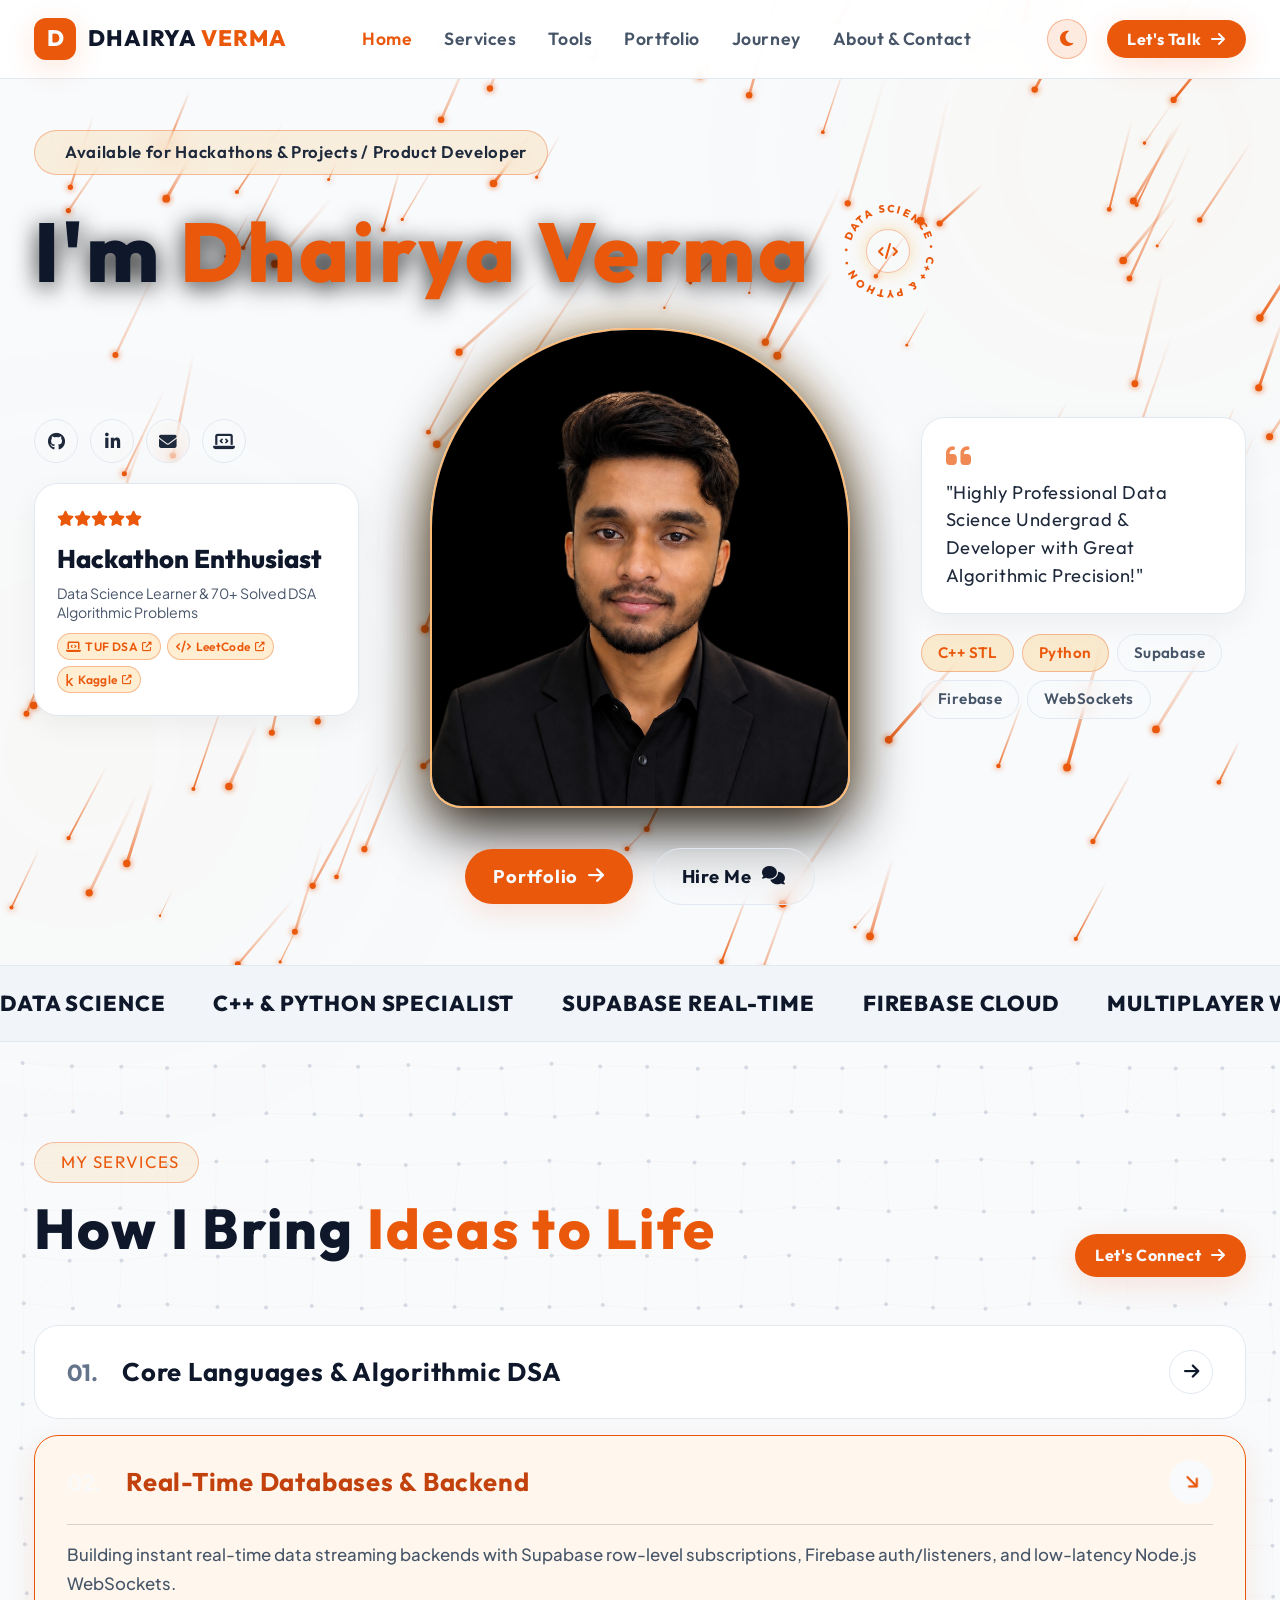
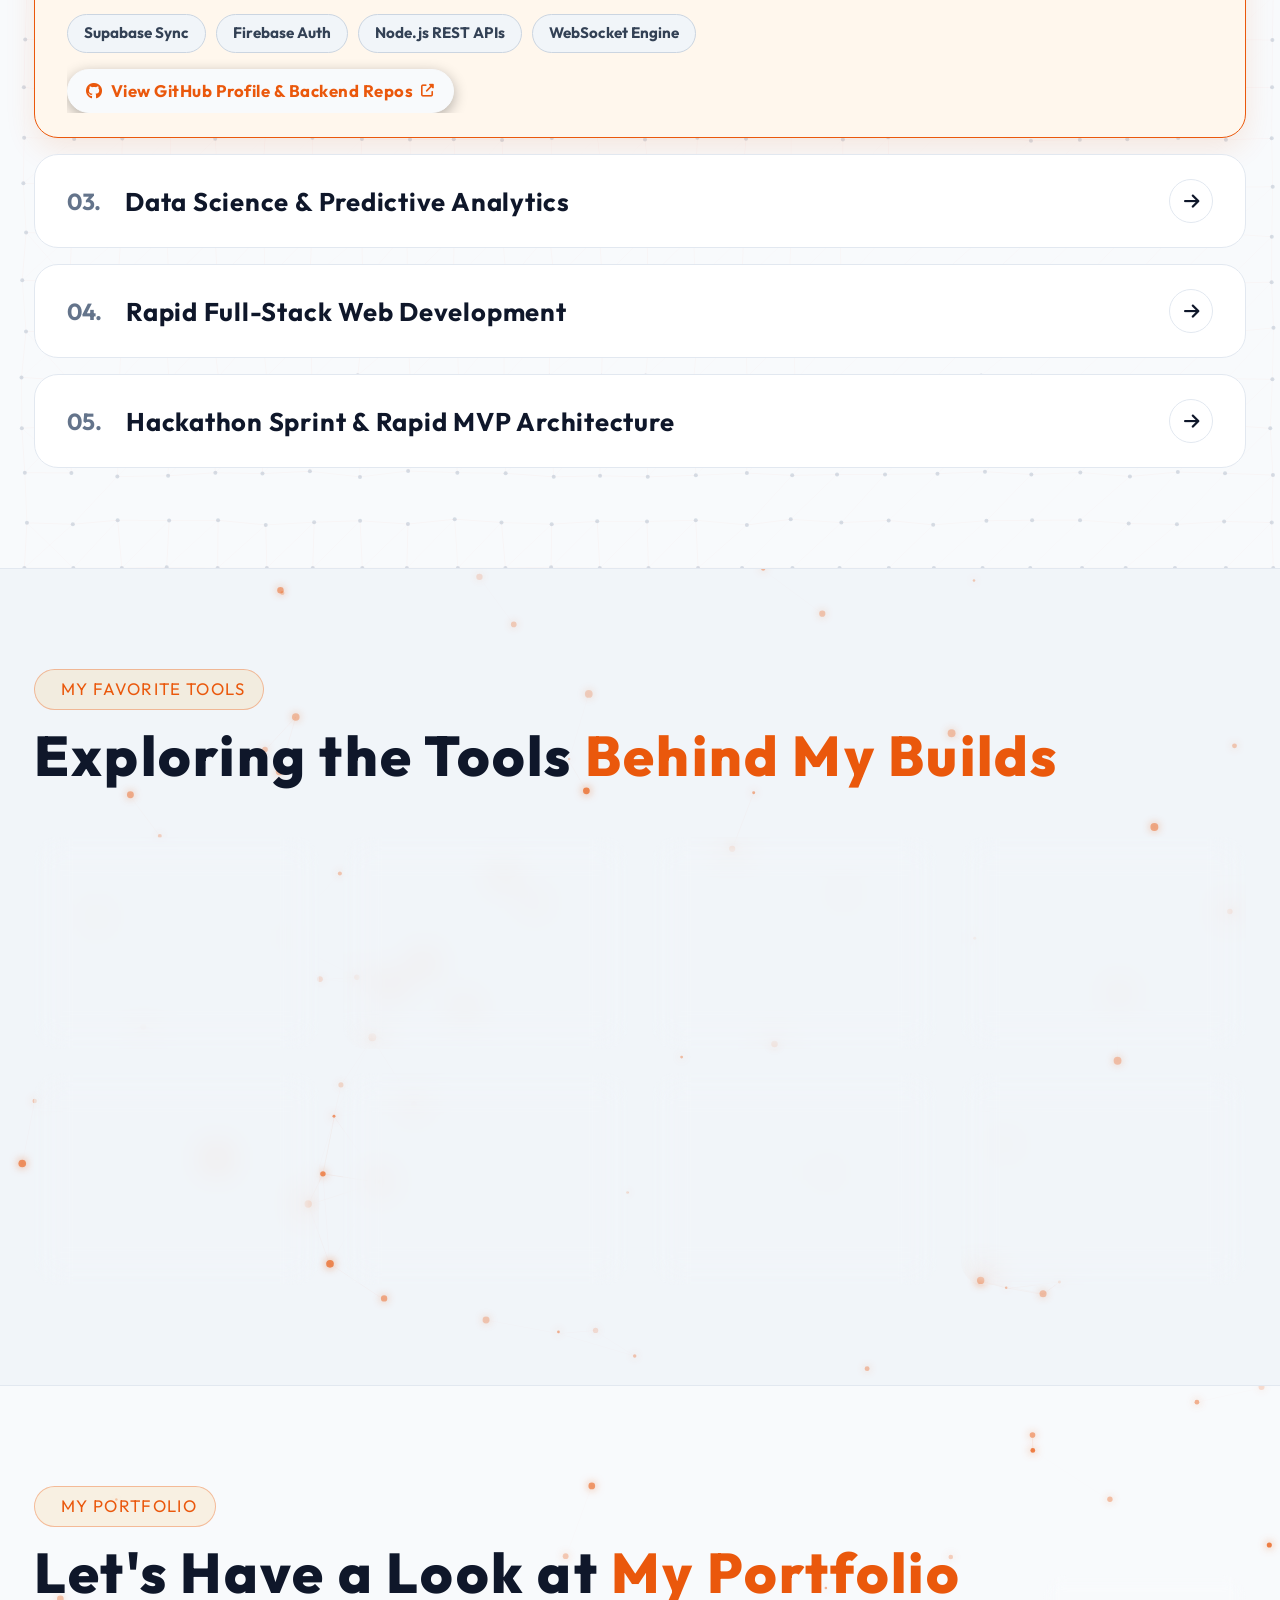
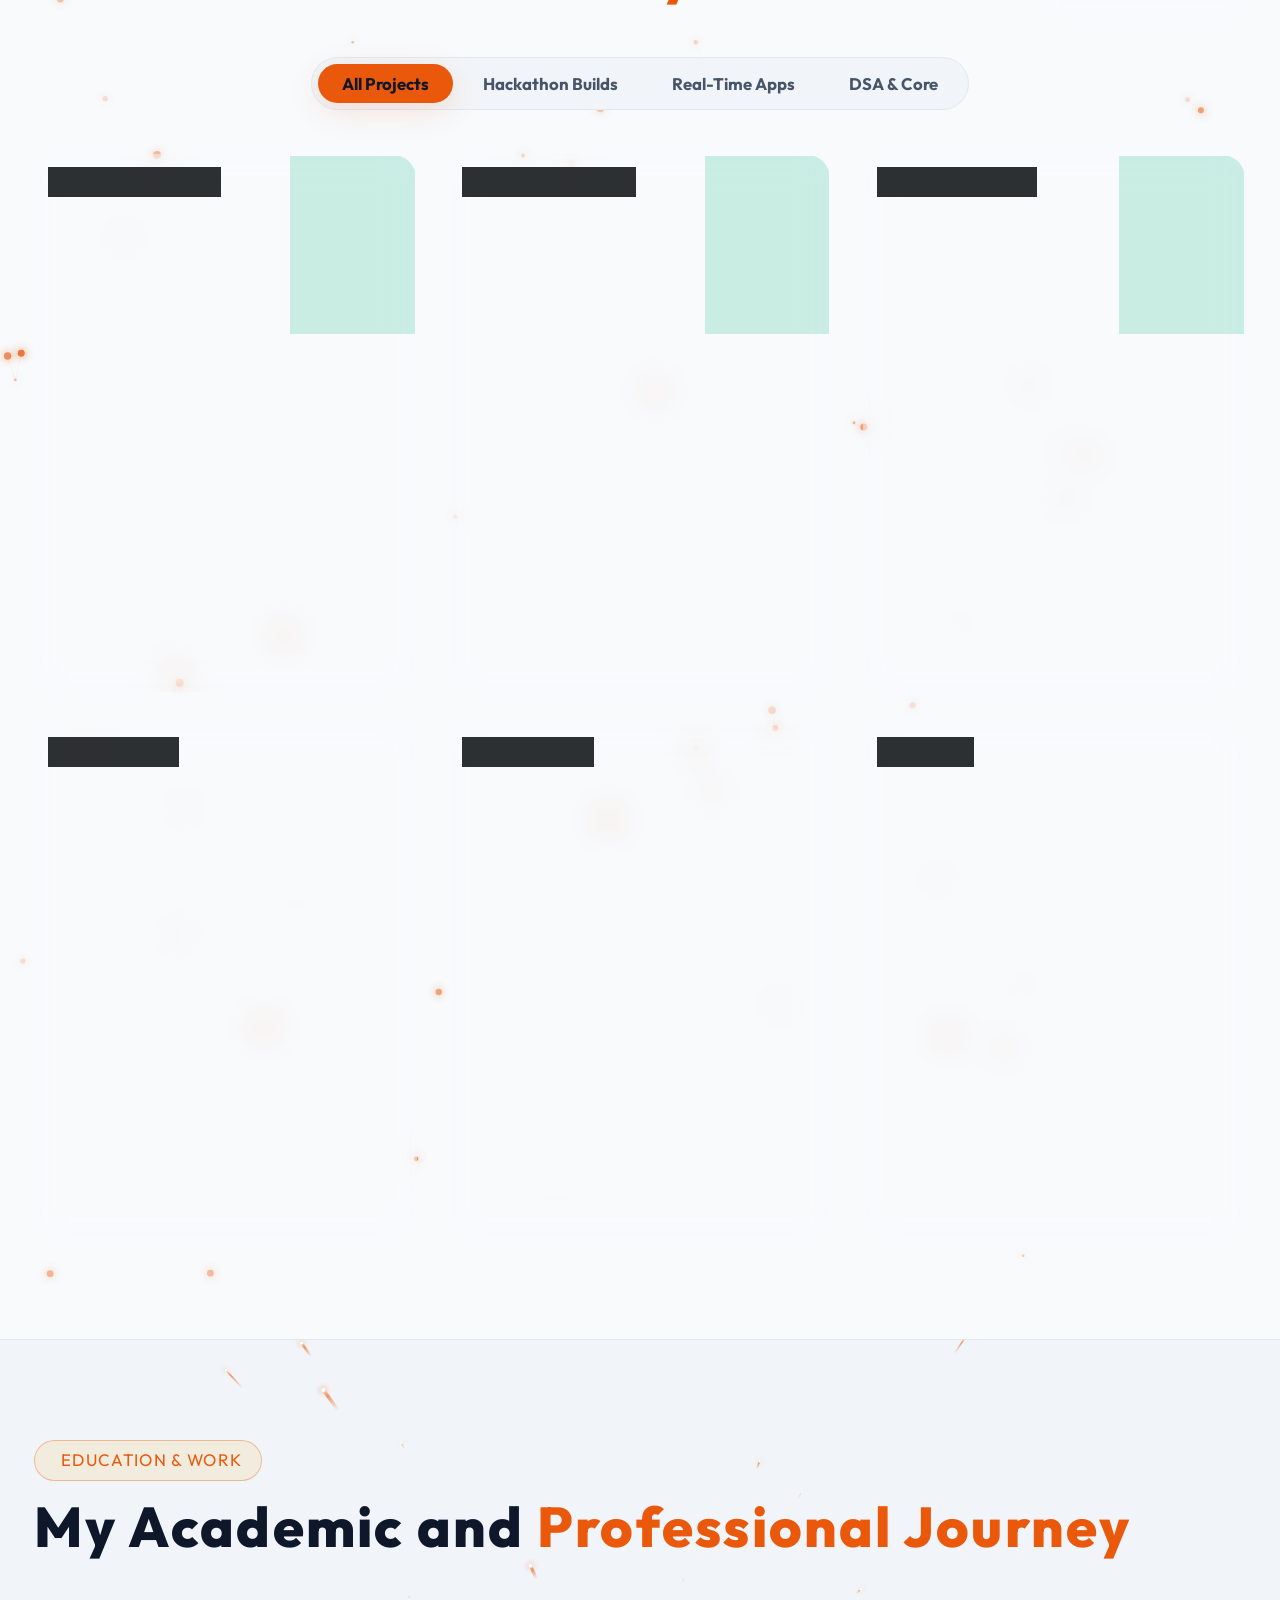
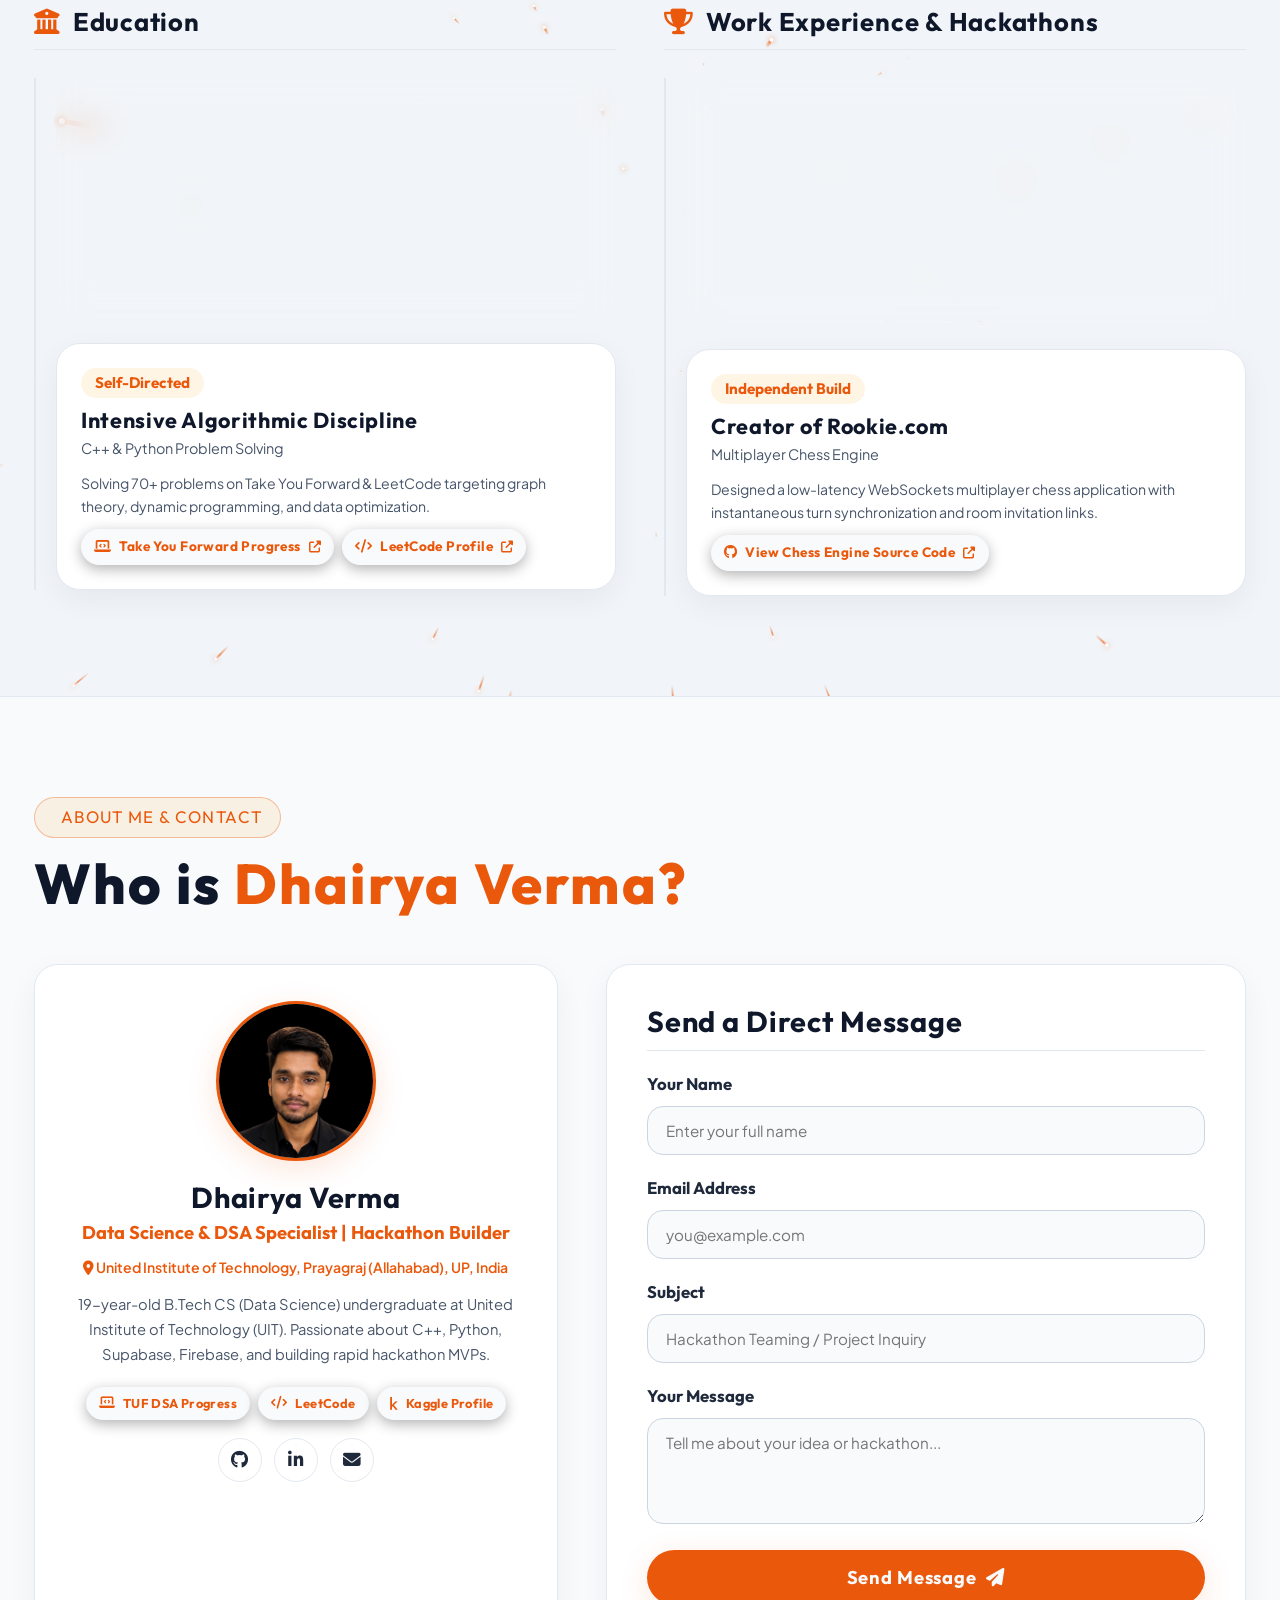
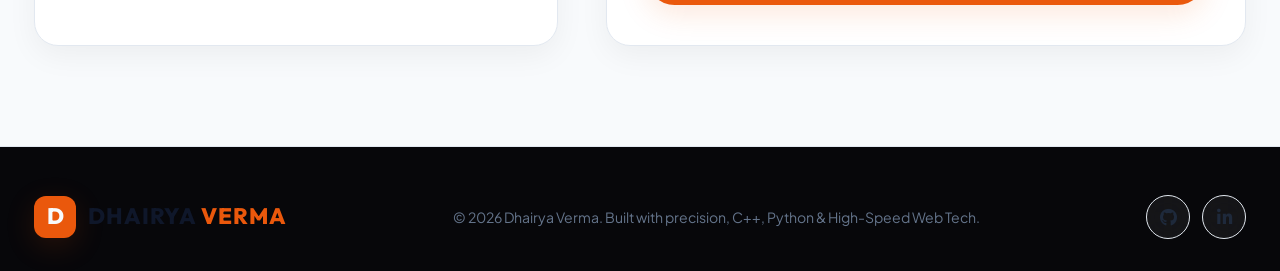
==== commit 0a7692a0: "Add files via upload" ====
--- a/portfolio1/index.html
+++ b/portfolio1/index.html
@@ -1,3365 +1,3365 @@
-<!DOCTYPE html>
-<html lang="en" class="scroll-smooth" data-theme="light">
-<head>
-  <meta charset="UTF-8" />
-  <meta name="viewport" content="width=device-width, initial-scale=1.0" />
-  <title>Dhairya Verma | Data Science & DSA Specialist | Hackathon Builder</title>
-  <meta name="description" content="Portfolio of Dhairya Verma - 19-year-old B.Tech CS (Data Science) undergraduate at United Institute of Technology, C++ & Python Specialist, and Hackathon Builder." />
-
-  <!-- Google Fonts Imports: Outfit (Modern Executive Display), Plus Jakarta Sans (Clean Body), Fira Code (Mono) -->
-  <link rel="preconnect" href="https://fonts.googleapis.com">
-  <link rel="preconnect" href="https://fonts.gstatic.com" crossorigin>
-  <link href="https://fonts.googleapis.com/css2?family=Fira+Code:wght@400;500;600&family=Outfit:wght@500;600;700;800&family=Plus+Jakarta+Sans:wght@300;400;500;600;700;800&display=swap" rel="stylesheet">
-
-  <!-- Font Awesome Icons CDN -->
-  <link rel="stylesheet" href="https://cdnjs.cloudflare.com/ajax/libs/font-awesome/6.5.1/css/all.min.css" />
-
-  <style>
-/* ===================================================================
-   DHAIRYA VERMA - HOMER HAND-DRAWN MARKER THEME & FALLING STARS
-   =================================================================== */
-
-/* ===================================================================
-   LIGHT THEME OVERRIDES (PORCELAIN WHITE & WARM AMBER-ORANGE)
-   =================================================================== */
-[data-theme="light"] {
-  --bg-dark: #f8fafc;
-  --bg-card-dark: rgba(255, 255, 255, 0.88);
-  --bg-card-hover: rgba(255, 255, 255, 0.98);
-  --bg-glass-nav: rgba(255, 255, 255, 0.92);
-  
-  --accent-orange: #ea580c;
-  --accent-orange-bright: #f97316;
-  --accent-orange-glow: rgba(234, 88, 12, 0.25);
-  --accent-orange-subtle: rgba(234, 88, 12, 0.1);
-  --accent-orange-deep: #c2410c;
-  
-  --text-white: #0f172a;
-  --text-light: #1e293b;
-  --text-muted: #475569;
-  --text-dim: #64748b;
-  --text-dark: #f8fafc;
-  
-  --border-subtle: rgba(0, 0, 0, 0.1);
-  --border-orange: rgba(234, 88, 12, 0.35);
-  
-  --shadow-sm: 0 4px 15px rgba(0, 0, 0, 0.06);
-  --shadow-orange: 0 8px 30px rgba(234, 88, 12, 0.18);
-  --shadow-orange-lg: 0 12px 45px rgba(234, 88, 12, 0.25);
-}
-
-[data-theme="light"] body {
-  background-color: var(--bg-dark);
-  color: var(--text-light);
-}
-
-[data-theme="light"] ::-webkit-scrollbar-track {
-  background: #f1f5f9;
-}
-
-[data-theme="light"] ::-webkit-scrollbar-thumb {
-  background: #cbd5e1;
-}
-
-[data-theme="light"] .glass-card {
-  background: rgba(255, 255, 255, 0.88);
-  border-color: rgba(0, 0, 0, 0.08);
-  box-shadow: 0 10px 30px rgba(0, 0, 0, 0.06);
-}
-
-[data-theme="light"] .marquee-ticker-section {
-  background: #f1f5f9;
-  border-color: rgba(0, 0, 0, 0.08);
-}
-
-[data-theme="light"] .marquee-ticker-item {
-  color: #0f172a;
-}
-
-[data-theme="light"] .accordion-card {
-  background: rgba(255, 255, 255, 0.85);
-  border-color: rgba(0, 0, 0, 0.08);
-}
-
-[data-theme="light"] .accordion-card.active {
-  background: rgba(234, 88, 12, 0.08);
-  border-color: var(--accent-orange);
-}
-
-[data-theme="light"] .accordion-title {
-  color: #0f172a;
-}
-
-[data-theme="light"] .accordion-card.active .accordion-title {
-  color: #c2410c;
-}
-
-[data-theme="light"] .theme-toggle-btn {
-  background: rgba(234, 88, 12, 0.1);
-  border: 1px solid var(--border-orange);
-  color: var(--accent-orange);
-}
-
-:root {
-  --bg-dark: #0a0a0e;
-  --bg-card-dark: rgba(18, 18, 23, 0.85);
-  --bg-card-hover: rgba(24, 24, 32, 0.92);
-  --bg-glass-nav: rgba(10, 10, 14, 0.9);
-  
-  --accent-orange: #ff9f00; /* Exact signature text orange */
-  --accent-orange-bright: #ffab00;
-  --accent-orange-glow: rgba(255, 159, 0, 0.4);
-  --accent-orange-subtle: rgba(255, 159, 0, 0.12);
-  --accent-orange-deep: #e68a00;
-  
-  --text-white: #ffffff;
-  --text-light: #f3f4f6;
-  --text-muted: #9ca3af;
-  --text-dim: #6b7280;
-  --text-dark: #0d0d12;
-  
-  --border-subtle: rgba(255, 255, 255, 0.08);
-  --border-orange: rgba(255, 159, 0, 0.35);
-  
-  --font-sans: 'Plus Jakarta Sans', system-ui, -apple-system, sans-serif;
-  --font-heading: 'Outfit', 'Plus Jakarta Sans', system-ui, -apple-system, sans-serif;
-  --font-mono: 'Fira Code', monospace;
-  
-  --radius-sm: 8px;
-  --radius-md: 16px;
-  --radius-lg: 24px;
-  --radius-xl: 32px;
-  --radius-full: 9999px;
-  
-  --shadow-sm: 0 4px 15px rgba(0, 0, 0, 0.4);
-  --shadow-orange: 0 8px 30px rgba(255, 159, 0, 0.28);
-  --shadow-orange-lg: 0 12px 45px rgba(255, 159, 0, 0.45);
-  
-  --transition-fast: 0.2s cubic-bezier(0.16, 1, 0.3, 1);
-  --transition-normal: 0.35s cubic-bezier(0.16, 1, 0.3, 1);
-}
-
-*, *::before, *::after {
-  box-sizing: border-box;
-  margin: 0;
-  padding: 0;
-}
-
-html {
-  scroll-behavior: smooth;
-  scroll-padding-top: 85px;
-}
-
-body {
-  font-family: var(--font-sans);
-  background-color: var(--bg-dark);
-  color: var(--text-light);
-  line-height: 1.6;
-  overflow-x: hidden;
-  position: relative;
-  min-height: 100vh;
-}
-
-/* Custom Scrollbar */
-::-webkit-scrollbar { width: 8px; }
-::-webkit-scrollbar-track { background: var(--bg-dark); }
-::-webkit-scrollbar-thumb { background: #262632; border-radius: var(--radius-full); }
-::-webkit-scrollbar-thumb:hover { background: var(--accent-orange); }
-
-h1, h2, h3, h4, h5, h6 {
-  font-family: var(--font-heading);
-  color: var(--text-white);
-  font-weight: 700;
-  line-height: 1.15;
-  letter-spacing: 0.03em;
-}
-
-a { color: inherit; text-decoration: none; transition: all var(--transition-fast); }
-button { cursor: pointer; border: none; background: none; font-family: inherit; }
-
-.container {
-  width: 100%;
-  max-width: 1260px;
-  margin-left: auto;
-  margin-right: auto;
-  padding-left: 24px;
-  padding-right: 24px;
-}
-
-.section-padding {
-  padding-top: 100px;
-  padding-bottom: 100px;
-  position: relative;
-  z-index: 2;
-}
-
-.text-orange { color: var(--accent-orange) !important; }
-.text-white { color: var(--text-white) !important; }
-.text-muted { color: var(--text-muted); }
-.text-center { text-align: center; }
-
-/* Falling Stars Animated Canvas Background Container */
-#falling-stars-canvas {
-  position: absolute;
-  top: 0;
-  left: 0;
-  width: 100%;
-  height: 100%;
-  z-index: 0;
-  pointer-events: auto;
-}
-
-/* Ambient Glow Blobs */
-.ambient-glow {
-  position: fixed;
-  border-radius: 50%;
-  filter: blur(150px);
-  pointer-events: none;
-  z-index: 0;
-  opacity: 0.22;
-}
-.glow-top-right { width: 550px; height: 550px; top: -120px; right: -120px; background: radial-gradient(circle, rgba(255, 159, 0, 0.45) 0%, transparent 70%); }
-.glow-bottom-left { width: 600px; height: 600px; top: 50%; left: -220px; background: radial-gradient(circle, rgba(255, 159, 0, 0.3) 0%, transparent 70%); }
-
-/* Glass Cards & Containers */
-.glass-card {
-  background: var(--bg-card-dark);
-  backdrop-filter: blur(16px);
-  -webkit-backdrop-filter: blur(16px);
-  border: 1px solid var(--border-subtle);
-  border-radius: var(--radius-lg);
-  box-shadow: var(--shadow-sm);
-  transition: all var(--transition-normal);
-  position: relative;
-  overflow: hidden;
-}
-.glass-card:hover {
-  border-color: var(--border-orange);
-  box-shadow: 0 10px 30px rgba(0, 0, 0, 0.6), 0 0 25px rgba(255, 159, 0, 0.2);
-  transform: translateY(-4px);
-}
-
-/* Buttons */
-.btn {
-  display: inline-flex;
-  align-items: center;
-  justify-content: center;
-  gap: 10px;
-  padding: 13px 28px;
-  font-family: var(--font-heading);
-  font-size: 1.15rem;
-  letter-spacing: 0.04em;
-  font-weight: 700;
-  border-radius: var(--radius-full);
-  transition: all var(--transition-normal);
-  position: relative;
-  z-index: 10;
-}
-.btn-primary-orange {
-  background: var(--accent-orange);
-  color: var(--text-dark);
-  box-shadow: var(--shadow-orange);
-}
-.btn-primary-orange:hover {
-  background: var(--accent-orange-bright);
-  transform: translateY(-2px);
-  box-shadow: var(--shadow-orange-lg);
-}
-.btn-secondary-dark {
-  background: rgba(255, 255, 255, 0.06);
-  color: var(--text-white);
-  border: 1px solid var(--border-subtle);
-  backdrop-filter: blur(10px);
-}
-.btn-secondary-dark:hover {
-  background: rgba(255, 159, 0, 0.15);
-  border-color: var(--border-orange);
-  color: var(--accent-orange);
-  transform: translateY(-2px);
-}
-.btn-sm { padding: 9px 20px; font-size: 1rem; }
-.w-full { width: 100%; }
-
-/* Navigation */
-.header-nav {
-  position: fixed;
-  top: 0;
-  left: 0;
-  width: 100%;
-  z-index: 1000;
-  background: var(--bg-glass-nav);
-  backdrop-filter: blur(20px);
-  -webkit-backdrop-filter: blur(20px);
-  border-bottom: 1px solid var(--border-subtle);
-  padding: 18px 0;
-  transition: all var(--transition-normal);
-}
-.header-nav.scrolled {
-  padding: 12px 0;
-  background: rgba(8, 8, 12, 0.96);
-  border-bottom-color: var(--border-orange);
-  box-shadow: 0 10px 30px rgba(0,0,0,0.8);
-}
-.nav-inner {
-  display: flex;
-  align-items: center;
-  justify-content: space-between;
-}
-.brand-logo { display: flex; align-items: center; gap: 12px; }
-.logo-badge {
-  width: 42px;
-  height: 42px;
-  background: var(--accent-orange);
-  border-radius: 12px;
-  display: flex;
-  align-items: center;
-  justify-content: center;
-  font-family: var(--font-heading);
-  font-weight: 800;
-  font-size: 1.4rem;
-  color: var(--text-dark);
-  box-shadow: var(--shadow-orange);
-}
-.logo-text {
-  font-family: var(--font-heading);
-  font-weight: 800;
-  font-size: 1.4rem;
-  letter-spacing: 0.04em;
-  color: var(--text-white);
-}
-.nav-links { display: flex; align-items: center; gap: 32px; list-style: none; }
-.nav-link {
-  font-family: var(--font-heading);
-  font-size: 1.1rem;
-  letter-spacing: 0.03em;
-  font-weight: 600;
-  color: var(--text-muted);
-  position: relative;
-  padding: 4px 0;
-}
-.nav-link:hover, .nav-link.active { color: var(--accent-orange); }
-
-.nav-actions { display: flex; align-items: center; gap: 16px; }
-.mobile-toggle { display: none; font-size: 1.3rem; color: var(--text-white); padding: 6px; }
-.mobile-drawer {
-  display: none;
-  position: fixed;
-  top: 75px;
-  left: 0;
-  width: 100%;
-  background: rgba(12, 12, 16, 0.98);
-  backdrop-filter: blur(20px);
-  border-bottom: 1px solid var(--border-orange);
-  padding: 24px;
-  flex-direction: column;
-  gap: 20px;
-  z-index: 999;
-}
-.mobile-drawer.open { display: flex; }
-.mobile-nav-links { list-style: none; display: flex; flex-direction: column; gap: 16px; }
-.mobile-nav-link { font-family: var(--font-heading); font-size: 1.25rem; font-weight: 600; color: var(--text-light); }
-.mobile-nav-link:hover { color: var(--accent-orange); }
-
-/* ==================== HERO SECTION (FALLING ORANGE STARS) ==================== */
-.hero-section {
-  min-height: 100vh;
-  display: flex;
-  flex-direction: column;
-  justify-content: center;
-  padding-top: 130px;
-  padding-bottom: 60px;
-  position: relative;
-  z-index: 2;
-  overflow: hidden;
-}
-
-.hero-content-container {
-  position: relative;
-  z-index: 5;
-  pointer-events: auto;
-}
-
-/* Left-aligned top bar */
-.hero-top-bar {
-  display: flex;
-  align-items: center;
-  justify-content: flex-start;
-  margin-bottom: 24px;
-  flex-wrap: wrap;
-  gap: 16px;
-}
-
-.availability-pill {
-  display: inline-flex;
-  align-items: center;
-  gap: 10px;
-  padding: 8px 20px;
-  background: rgba(255, 159, 0, 0.12);
-  border: 1px solid var(--border-orange);
-  border-radius: var(--radius-full);
-  font-family: var(--font-heading);
-  font-size: 1.05rem;
-  letter-spacing: 0.04em;
-  font-weight: 600;
-  color: var(--text-light);
-  backdrop-filter: blur(12px);
-}
-.availability-pill i { color: var(--accent-orange); }
-
-/* Left-aligned Title Row */
-.hero-title-row {
-  display: flex;
-  align-items: center;
-  justify-content: flex-start;
-  gap: 24px;
-  margin-bottom: 24px;
-  flex-wrap: wrap;
-}
-
-.hero-main-title {
-  font-family: var(--font-heading);
-  font-size: clamp(3.2rem, 6.5vw, 5.2rem);
-  font-weight: 800;
-  letter-spacing: 0.04em;
-  line-height: 1.05;
-  color: var(--text-white);
-  text-shadow: 0 4px 25px rgba(0, 0, 0, 0.9);
-  text-align: left;
-}
-
-/* Rotating Circular Text Stamp Badge */
-.spinning-badge-container {
-  position: relative;
-  width: 105px;
-  height: 105px;
-  display: flex;
-  align-items: center;
-  justify-content: center;
-  flex-shrink: 0;
-}
-
-.spinning-badge-svg {
-  width: 100%;
-  height: 100%;
-  animation: spinBadge 14s linear infinite;
-}
-@keyframes spinBadge {
-  0% { transform: rotate(0deg); }
-  100% { transform: rotate(360deg); }
-}
-
-.spinning-badge-svg text {
-  font-family: var(--font-heading);
-  font-size: 10px;
-  font-weight: 800;
-  letter-spacing: 2px;
-  fill: var(--accent-orange);
-  text-transform: uppercase;
-}
-
-.spinning-badge-center {
-  position: absolute;
-  width: 44px;
-  height: 44px;
-  background: var(--bg-secondary);
-  border: 1.5px solid var(--border-orange);
-  border-radius: 50%;
-  display: flex;
-  align-items: center;
-  justify-content: center;
-  color: var(--accent-orange);
-  font-size: 1rem;
-  box-shadow: 0 0 15px rgba(255, 159, 0, 0.3);
-}
-
-/* Hero Center Grid Layout: Left Widget, Center Photo, Right Widget */
-.hero-layout-grid {
-  display: grid;
-  grid-template-columns: 0.85fr 1.3fr 0.85fr;
-  gap: 32px;
-  align-items: center;
-  margin-top: 10px;
-  margin-bottom: 40px;
-}
-
-/* Left Hero Widget */
-.hero-left-widget {
-  display: flex;
-  flex-direction: column;
-  gap: 20px;
-}
-
-.social-pills-row {
-  display: flex;
-  gap: 12px;
-}
-.social-circle-btn {
-  width: 44px;
-  height: 44px;
-  border-radius: 50%;
-  background: rgba(255, 255, 255, 0.06);
-  border: 1px solid var(--border-subtle);
-  backdrop-filter: blur(12px);
-  display: flex;
-  align-items: center;
-  justify-content: center;
-  color: var(--text-light);
-  font-size: 1.1rem;
-  transition: all var(--transition-fast);
-}
-.social-circle-btn:hover {
-  background: var(--accent-orange);
-  color: var(--text-dark);
-  border-color: var(--accent-orange);
-  transform: translateY(-3px);
-  box-shadow: var(--shadow-orange);
-}
-
-.reviews-stat-card {
-  padding: 22px;
-  background: var(--bg-card);
-  border: 1px solid var(--border-subtle);
-  border-radius: var(--radius-lg);
-  backdrop-filter: blur(14px);
-}
-.reviews-stars { color: var(--accent-orange); font-size: 0.95rem; margin-bottom: 8px; }
-.reviews-title { font-family: var(--font-heading); font-size: 1.6rem; font-weight: 800; color: var(--text-white); margin-bottom: 4px; }
-.reviews-sub { font-size: 0.88rem; color: var(--text-muted); line-height: 1.4; }
-
-/* Center Photo Cutout Container */
-.hero-center-photo-wrap {
-  position: relative;
-  display: flex;
-  justify-content: center;
-  align-items: flex-end;
-}
-
-.photo-arch-backdrop {
-  position: relative;
-  width: 100%;
-  max-width: 420px;
-  height: 480px;
-  background: linear-gradient(180deg, rgba(255, 159, 0, 0.2) 0%, rgba(20, 20, 28, 0.95) 100%);
-  border: 2.5px solid var(--border-orange);
-  border-radius: 200px 200px 32px 32px;
-  overflow: hidden;
-  box-shadow: 0 20px 60px rgba(0, 0, 0, 0.9), 0 0 45px rgba(255, 159, 0, 0.35);
-  display: flex;
-  align-items: flex-end;
-  justify-content: center;
-  transition: all var(--transition-normal);
-}
-.photo-arch-backdrop:hover {
-  border-color: var(--accent-orange);
-  box-shadow: 0 25px 75px rgba(0, 0, 0, 0.95), 0 0 60px rgba(255, 159, 0, 0.5);
-}
-
-.hero-cutout-img {
-  width: 100%;
-  height: 100%;
-  object-fit: cover;
-  object-position: center top;
-  transition: transform 0.6s cubic-bezier(0.16, 1, 0.3, 1);
-}
-.photo-arch-backdrop:hover .hero-cutout-img {
-  transform: scale(1.04);
-}
-
-/* Right Hero Widget */
-.hero-right-widget {
-  display: flex;
-  flex-direction: column;
-  gap: 20px;
-}
-
-.quote-widget-card {
-  padding: 24px;
-  background: var(--bg-card);
-  border: 1px solid var(--border-subtle);
-  border-radius: var(--radius-lg);
-  backdrop-filter: blur(14px);
-  position: relative;
-}
-.quote-icon {
-  font-size: 1.8rem;
-  color: var(--accent-orange);
-  opacity: 0.7;
-  margin-bottom: 8px;
-}
-.quote-text {
-  font-family: var(--font-heading);
-  font-size: 1.15rem;
-  letter-spacing: 0.03em;
-  color: var(--text-light);
-  line-height: 1.5;
-}
-
-.hero-tags-box {
-  display: flex;
-  flex-wrap: wrap;
-  gap: 8px;
-}
-.hero-tag-pill {
-  padding: 6px 16px;
-  background: rgba(255, 255, 255, 0.06);
-  border: 1px solid var(--border-subtle);
-  backdrop-filter: blur(10px);
-  border-radius: var(--radius-full);
-  font-family: var(--font-heading);
-  font-size: 0.95rem;
-  letter-spacing: 0.03em;
-  font-weight: 600;
-  color: var(--text-muted);
-}
-.hero-tag-pill.active {
-  background: rgba(255, 159, 0, 0.18);
-  border-color: var(--border-orange);
-  color: var(--accent-orange);
-}
-
-/* Hero Bottom CTAs */
-.hero-ctas-row {
-  display: flex;
-  align-items: center;
-  justify-content: center;
-  gap: 20px;
-  margin-top: 10px;
-}
-
-/* ==================== INFINITE MARQUEE TICKER ==================== */
-.marquee-ticker-section {
-  background: var(--bg-secondary);
-  border-top: 1px solid var(--border-subtle);
-  border-bottom: 1px solid var(--border-subtle);
-  padding: 20px 0;
-  overflow: hidden;
-  position: relative;
-  z-index: 2;
-}
-.marquee-ticker-wrapper { display: flex; overflow: hidden; user-select: none; }
-.marquee-ticker-track {
-  display: flex;
-  gap: 36px;
-  animation: marqueeScroll 25s linear infinite;
-  white-space: nowrap;
-}
-@keyframes marqueeScroll {
-  0% { transform: translateX(0); }
-  100% { transform: translateX(-50%); }
-}
-.marquee-ticker-item {
-  display: flex;
-  align-items: center;
-  gap: 12px;
-  font-family: var(--font-heading);
-  font-size: 1.35rem;
-  font-weight: 800;
-  letter-spacing: 0.04em;
-  color: var(--text-white);
-  text-transform: uppercase;
-}
-.marquee-ticker-item i.sparkle { color: var(--accent-orange); font-size: 0.9rem; }
-
-/* ==================== SECTION HEADERS ==================== */
-.section-header-tag {
-  display: inline-flex;
-  align-items: center;
-  gap: 8px;
-  font-family: var(--font-heading);
-  font-size: 1.05rem;
-  letter-spacing: 0.08em;
-  color: var(--accent-orange);
-  background: rgba(255, 159, 0, 0.1);
-  border: 1px solid var(--border-orange);
-  padding: 6px 18px;
-  border-radius: var(--radius-full);
-  text-transform: uppercase;
-  margin-bottom: 14px;
-}
-.section-main-title { font-family: var(--font-heading); font-size: clamp(2.6rem, 5vw, 3.5rem); font-weight: 800; margin-bottom: 16px; letter-spacing: 0.04em; }
-.section-sub-desc { font-size: 1.05rem; color: var(--text-muted); max-width: 620px; margin: 0 auto; }
-
-/* ==================== SERVICES ACCORDION (FIGMA MATCHING) ==================== */
-.services-accordion-list {
-  display: flex;
-  flex-direction: column;
-  gap: 16px;
-  margin-top: 48px;
-}
-
-.accordion-card {
-  background: var(--bg-card-dark);
-  border: 1px solid var(--border-subtle);
-  border-radius: var(--radius-lg);
-  padding: 24px 32px;
-  cursor: pointer;
-  transition: all var(--transition-normal);
-  position: relative;
-  overflow: hidden;
-}
-
-/* Unselected Inactive Accordion Card */
-.accordion-card:not(.active):hover {
-  background: var(--bg-card-hover);
-  border-color: var(--border-orange);
-  transform: translateX(6px);
-}
-
-.accordion-header {
-  display: flex;
-  align-items: center;
-  justify-content: space-between;
-}
-
-.accordion-title-wrap {
-  display: flex;
-  align-items: center;
-  gap: 24px;
-}
-
-.accordion-num {
-  font-family: var(--font-heading);
-  font-size: 1.45rem;
-  font-weight: 700;
-  color: var(--text-dim);
-  transition: color var(--transition-fast);
-}
-
-.accordion-title {
-  font-family: var(--font-heading);
-  font-size: 1.6rem;
-  font-weight: 700;
-  letter-spacing: 0.03em;
-  color: var(--text-white);
-  transition: color var(--transition-fast);
-}
-
-.accordion-action-btn {
-  width: 44px;
-  height: 44px;
-  border-radius: 50%;
-  background: rgba(255, 255, 255, 0.05);
-  border: 1px solid var(--border-subtle);
-  display: flex;
-  align-items: center;
-  justify-content: center;
-  color: var(--text-white);
-  font-size: 1.1rem;
-  transition: all var(--transition-fast);
-}
-
-.accordion-body-content {
-  max-height: 0;
-  opacity: 0;
-  overflow: hidden;
-  transition: all 0.4s cubic-bezier(0.16, 1, 0.3, 1);
-  margin-top: 0;
-}
-
-/* ==================== ACTIVE ACCORDION CARD (GOLDEN ORANGE FILLED) ==================== */
-.accordion-card.active {
-  background: var(--accent-orange) !important;
-  border-color: var(--accent-orange) !important;
-  box-shadow: var(--shadow-orange-lg);
-}
-
-.accordion-card.active .accordion-num {
-  color: var(--text-dark) !important;
-  opacity: 0.7;
-}
-
-.accordion-card.active .accordion-title {
-  color: var(--text-dark) !important;
-}
-
-.accordion-card.active .accordion-action-btn {
-  background: var(--text-dark) !important;
-  color: var(--accent-orange) !important;
-  border-color: var(--text-dark) !important;
-  transform: rotate(45deg);
-}
-
-.accordion-card.active .accordion-body-content {
-  max-height: 300px;
-  opacity: 1;
-  margin-top: 20px;
-  padding-top: 16px;
-  border-top: 1px solid rgba(0, 0, 0, 0.15);
-}
-
-.accordion-active-desc {
-  color: #1a1a24;
-  font-size: 1.05rem;
-  line-height: 1.7;
-  font-weight: 500;
-  margin-bottom: 16px;
-}
-
-.accordion-tags-flex {
-  display: flex;
-  flex-wrap: wrap;
-  gap: 10px;
-}
-
-.accordion-sub-tag {
-  padding: 6px 16px;
-  background: rgba(0, 0, 0, 0.12);
-  border-radius: var(--radius-full);
-  font-family: var(--font-heading);
-  font-size: 0.95rem;
-  font-weight: 700;
-  color: var(--text-dark);
-}
-
-/* Accordion Link Button Style */
-.accordion-link-btn {
-  display: inline-flex;
-  align-items: center;
-  gap: 8px;
-  padding: 8px 18px;
-  background: var(--text-dark);
-  color: var(--accent-orange);
-  border: 1px solid var(--text-dark);
-  border-radius: var(--radius-full);
-  font-family: var(--font-heading);
-  font-size: 1.05rem;
-  font-weight: 700;
-  letter-spacing: 0.03em;
-  transition: all var(--transition-fast);
-  box-shadow: 0 4px 14px rgba(0,0,0,0.3);
-}
-
-.live-status-pill {
-  position: absolute;
-  top: 12px;
-  right: 12px;
-  display: inline-flex;
-  align-items: center;
-  gap: 6px;
-  padding: 4px 11px;
-  background: rgba(16, 185, 129, 0.22);
-  border: 1px solid rgba(16, 185, 129, 0.6);
-  border-radius: 9999px;
-  font-size: 0.72rem;
-  font-weight: 700;
-  font-family: monospace;
-  color: #34d399;
-  backdrop-filter: blur(8px);
-  text-decoration: none;
-  z-index: 2;
-  transition: all 0.2s ease;
-  box-shadow: 0 4px 12px rgba(0, 0, 0, 0.35);
-}
-.live-status-pill:hover {
-  background: rgba(16, 185, 129, 0.4);
-  border-color: #34d399;
-  color: #a7f3d0;
-  transform: translateY(-2px);
-  box-shadow: 0 6px 16px rgba(16, 185, 129, 0.4);
-}
-.pulse-dot {
-  width: 7px;
-  height: 7px;
-  border-radius: 50%;
-  background: #10b981;
-  box-shadow: 0 0 8px #10b981;
-  animation: pulse-live 1.8s infinite;
-}
-@keyframes pulse-live {
-  0% { transform: scale(0.95); box-shadow: 0 0 0 0 rgba(16, 185, 129, 0.7); }
-  70% { transform: scale(1); box-shadow: 0 0 0 6px rgba(16, 185, 129, 0); }
-  100% { transform: scale(0.95); box-shadow: 0 0 0 0 rgba(16, 185, 129, 0); }
-}
-
-.accordion-link-btn:hover {
-  background: #ffffff;
-  color: #000000;
-  border-color: var(--text-white);
-  transform: translateY(-2px);
-  box-shadow: 0 6px 20px rgba(0,0,0,0.4);
-}
-
-/* Inactive state button contrast adjustment */
-.accordion-card:not(.active) .accordion-link-btn {
-  background: rgba(255, 159, 0, 0.15);
-  color: var(--accent-orange);
-  border-color: var(--border-orange);
-}
-.accordion-card:not(.active) .accordion-link-btn:hover {
-  background: var(--accent-orange);
-  color: var(--text-dark);
-  border-color: var(--accent-orange);
-}
-
-/* ==================== TOOLS SECTION (WITH PERCENTAGE PILLS) ==================== */
-.tools-grid {
-  display: grid;
-  grid-template-columns: repeat(4, 1fr);
-  gap: 24px;
-  margin-top: 48px;
-}
-
-.tool-card {
-  padding: 28px 24px;
-  display: flex;
-  flex-direction: column;
-  justify-content: space-between;
-  position: relative;
-}
-
-.tool-card-top {
-  display: flex;
-  align-items: center;
-  justify-content: space-between;
-  margin-bottom: 20px;
-}
-
-.tool-icon-box {
-  width: 52px;
-  height: 52px;
-  border-radius: 14px;
-  background: rgba(255, 159, 0, 0.1);
-  border: 1px solid var(--border-orange);
-  display: flex;
-  align-items: center;
-  justify-content: center;
-  font-size: 1.5rem;
-  color: var(--accent-orange);
-  overflow: hidden;
-}
-
-.tool-icon-img {
-  width: 30px;
-  height: 30px;
-  object-fit: contain;
-  filter: drop-shadow(0 2px 6px rgba(0,0,0,0.3));
-  transition: transform 0.35s cubic-bezier(0.16, 1, 0.3, 1);
-}
-
-.tool-card:hover .tool-icon-img {
-  transform: scale(1.18) rotate(4deg);
-}
-
-.tool-percent-pill {
-  padding: 4px 12px;
-  background: rgba(255, 159, 0, 0.15);
-  border: 1px solid var(--border-orange);
-  border-radius: var(--radius-full);
-  font-family: var(--font-heading);
-  font-size: 0.95rem;
-  font-weight: 700;
-  color: var(--accent-orange);
-}
-
-.tool-name { font-family: var(--font-heading); font-size: 1.4rem; font-weight: 700; color: var(--text-white); margin-bottom: 4px; }
-.tool-category { font-size: 0.85rem; color: var(--text-muted); }
-
-/* ==================== PORTFOLIO PROJECTS SECTION ==================== */
-.filter-tabs-wrapper { display: flex; justify-content: center; margin-top: 36px; margin-bottom: 44px; }
-.filter-tabs {
-  display: inline-flex;
-  padding: 6px;
-  background: var(--bg-card-dark);
-  border: 1px solid var(--border-subtle);
-  border-radius: var(--radius-full);
-  gap: 6px;
-}
-.filter-btn {
-  padding: 9px 24px;
-  border-radius: var(--radius-full);
-  font-family: var(--font-heading);
-  font-size: 1.05rem;
-  font-weight: 700;
-  color: var(--text-muted);
-  transition: all var(--transition-fast);
-}
-.filter-btn.active {
-  background: var(--accent-orange);
-  color: var(--text-dark);
-  box-shadow: var(--shadow-orange);
-}
-
-.projects-grid { display: grid; grid-template-columns: repeat(3, 1fr); gap: 32px; }
-
-.project-card {
-  display: flex;
-  flex-direction: column;
-  height: 100%;
-}
-
-.project-thumb-wrapper {
-  position: relative;
-  width: 100%;
-  height: 210px;
-  overflow: hidden;
-  background: #111118;
-  border-bottom: 1px solid var(--border-subtle);
-}
-
-.project-img {
-  width: 100%;
-  height: 100%;
-  object-fit: cover;
-  transition: transform 0.6s cubic-bezier(0.16, 1, 0.3, 1);
-}
-.project-card:hover .project-img {
-  transform: scale(1.08);
-}
-
-.project-category-badge {
-  position: absolute;
-  top: 12px;
-  left: 12px;
-  padding: 5px 12px;
-  background: var(--bg-glass-nav);
-  backdrop-filter: blur(8px);
-  border: 1px solid var(--border-orange);
-  border-radius: var(--radius-full);
-  font-size: 0.85rem;
-  font-weight: 700;
-  color: var(--accent-orange);
-  font-family: var(--font-heading);
-  z-index: 2;
-}
-
-.live-badge-pill {
-  position: absolute;
-  bottom: 12px;
-  right: 12px;
-  display: inline-flex;
-  align-items: center;
-  gap: 6px;
-  padding: 4px 12px;
-  background: rgba(16, 185, 129, 0.2);
-  border: 1px solid rgba(16, 185, 129, 0.5);
-  border-radius: var(--radius-full);
-  font-size: 0.8rem;
-  font-weight: 800;
-  font-family: var(--font-heading);
-  color: #34d399;
-  backdrop-filter: blur(8px);
-  z-index: 2;
-}
-.pulse-green {
-  width: 7px;
-  height: 7px;
-  border-radius: 50%;
-  background: #10b981;
-  box-shadow: 0 0 8px #10b981;
-  animation: pulseDot 1.8s infinite;
-}
-@keyframes pulseDot {
-  0% { transform: scale(0.95); opacity: 1; }
-  50% { transform: scale(1.2); opacity: 0.6; }
-  100% { transform: scale(0.95); opacity: 1; }
-}
-
-.project-content-body {
-  padding: 26px;
-  display: flex;
-  flex-direction: column;
-  flex-grow: 1;
-}
-
-.project-card-title { font-family: var(--font-heading); font-size: 1.5rem; font-weight: 700; margin-bottom: 10px; color: var(--text-white); }
-.project-card-desc { font-size: 0.9rem; color: var(--text-muted); margin-bottom: 20px; flex-grow: 1; line-height: 1.6; }
-
-.project-tags-wrap { display: flex; flex-wrap: wrap; gap: 6px; margin-bottom: 24px; }
-.project-tag-item {
-  padding: 4px 10px;
-  background: rgba(255, 255, 255, 0.04);
-  border-radius: 4px;
-  font-size: 0.76rem;
-  font-family: var(--font-mono);
-  color: var(--text-muted);
-}
-
-.project-footer-links {
-  display: flex;
-  align-items: center;
-  justify-content: space-between;
-  padding-top: 18px;
-  border-top: 1px solid var(--border-subtle);
-}
-
-.project-link-btn {
-  display: inline-flex;
-  align-items: center;
-  gap: 8px;
-  font-family: var(--font-heading);
-  font-size: 1.05rem;
-  font-weight: 700;
-  color: var(--accent-orange);
-}
-
-/* ==================== EXPERIENCE / JOURNEY ==================== */
-.journey-timeline-grid { display: grid; grid-template-columns: 1fr 1fr; gap: 48px; margin-top: 48px; }
-.timeline-header-title { display: flex; align-items: center; gap: 12px; font-family: var(--font-heading); font-size: 1.6rem; margin-bottom: 28px; padding-bottom: 12px; border-bottom: 1px solid var(--border-subtle); }
-
-.timeline-tree-list {
-  position: relative;
-  display: flex;
-  flex-direction: column;
-  gap: 24px;
-  padding-left: 20px;
-  border-left: 2px solid var(--border-subtle);
-}
-
-.timeline-item-card { padding: 24px; position: relative; }
-.timeline-dot {
-  position: absolute;
-  left: -29px;
-  top: 28px;
-  width: 16px;
-  height: 16px;
-  border-radius: 50%;
-  background: var(--bg-dark);
-  border: 3.5px solid var(--accent-orange);
-}
-.timeline-date-pill {
-  display: inline-block;
-  font-family: var(--font-heading);
-  font-size: 0.95rem;
-  color: var(--accent-orange);
-  background: rgba(255, 159, 0, 0.1);
-  padding: 3px 14px;
-  border-radius: var(--radius-full);
-  margin-bottom: 10px;
-  font-weight: 700;
-}
-.timeline-role-title { font-family: var(--font-heading); font-size: 1.35rem; font-weight: 700; color: var(--text-white); margin-bottom: 4px; }
-.timeline-org { display: block; font-size: 0.9rem; color: var(--text-muted); margin-bottom: 12px; }
-.timeline-desc { font-size: 0.88rem; color: var(--text-muted); line-height: 1.6; }
-
-/* ==================== ABOUT ME & CONTACT SECTION ==================== */
-.about-contact-wrap {
-  display: grid;
-  grid-template-columns: 0.9fr 1.1fr;
-  gap: 48px;
-  margin-top: 48px;
-}
-
-.about-photo-card {
-  padding: 36px;
-  display: flex;
-  flex-direction: column;
-  align-items: center;
-  text-align: center;
-}
-
-.about-cutout-frame {
-  width: 160px;
-  height: 160px;
-  border-radius: 50%;
-  border: 3px solid var(--accent-orange);
-  overflow: hidden;
-  margin-bottom: 20px;
-  box-shadow: var(--shadow-orange);
-}
-
-.about-cutout-img { width: 100%; height: 100%; object-fit: cover; object-position: top; }
-
-.contact-form-card { padding: 40px; }
-.form-input-group { margin-bottom: 20px; }
-.form-input-group label { display: block; font-family: var(--font-heading); font-size: 1.05rem; font-weight: 700; color: var(--text-white); margin-bottom: 8px; }
-.form-control {
-  width: 100%;
-  padding: 14px 18px;
-  background: rgba(12, 12, 18, 0.7);
-  border: 1px solid var(--border-subtle);
-  border-radius: var(--radius-md);
-  color: var(--text-white);
-  font-family: var(--font-sans);
-  font-size: 0.95rem;
-  outline: none;
-  transition: all var(--transition-fast);
-}
-.form-control:focus {
-  border-color: var(--accent-orange);
-  box-shadow: 0 0 15px rgba(255, 159, 0, 0.25);
-  background: var(--bg-card);
-}
-
-/* Footer */
-.site-footer {
-  background: #07070a;
-  border-top: 1px solid var(--border-subtle);
-  padding: 48px 0 32px;
-  position: relative;
-  z-index: 2;
-}
-.footer-inner-flex {
-  display: flex;
-  align-items: center;
-  justify-content: space-between;
-  flex-wrap: wrap;
-  gap: 24px;
-}
-.copyright-text { font-size: 0.88rem; color: var(--text-dim); }
-
-/* Modals & Toasts */
-.modal-overlay {
-  position: fixed;
-  inset: 0;
-  background: rgba(4, 4, 6, 0.88);
-  backdrop-filter: blur(14px);
-  -webkit-backdrop-filter: blur(14px);
-  z-index: 2000;
-  display: flex;
-  align-items: center;
-  justify-content: center;
-  padding: 24px;
-  opacity: 0;
-  pointer-events: none;
-  transition: opacity var(--transition-normal);
-}
-.modal-overlay.open { opacity: 1; pointer-events: auto; }
-.modal-box {
-  width: 100%;
-  max-width: 700px;
-  max-height: 90vh;
-  overflow-y: auto;
-  padding: 36px;
-  position: relative;
-}
-.modal-close-btn {
-  position: absolute;
-  top: 20px;
-  right: 20px;
-  width: 38px;
-  height: 38px;
-  border-radius: 50%;
-  background: rgba(255, 255, 255, 0.08);
-  display: flex;
-  align-items: center;
-  justify-content: center;
-  color: var(--text-white);
-  font-size: 1.1rem;
-}
-.modal-close-btn:hover { background: var(--accent-orange); color: var(--text-dark); }
-
-.toast-container { position: fixed; bottom: 30px; right: 30px; z-index: 3000; display: flex; flex-direction: column; gap: 12px; }
-.toast-card {
-  background: var(--bg-card);
-  border: 1px solid var(--border-orange);
-  backdrop-filter: blur(16px);
-  border-radius: var(--radius-md);
-  padding: 16px 22px;
-  box-shadow: 0 10px 30px rgba(0, 0, 0, 0.8);
-  display: flex;
-  align-items: center;
-  gap: 14px;
-  color: var(--text-white);
-  min-width: 320px;
-}
-
-/* Responsive */
-@media (max-width: 1024px) {
-  .hero-layout-grid { grid-template-columns: 1fr; text-align: center; gap: 36px; }
-  .hero-left-widget, .hero-right-widget { align-items: center; }
-  .social-pills-row, .hero-ctas-row { justify-content: center; }
-  .hero-top-bar, .hero-title-row { justify-content: flex-start; }
-  .tools-grid { grid-template-columns: repeat(2, 1fr); }
-  .projects-grid { grid-template-columns: repeat(2, 1fr); }
-  .journey-timeline-grid, .about-contact-wrap { grid-template-columns: 1fr; }
-}
-@media (max-width: 768px) {
-  .desktop-menu { display: none; }
-  .mobile-toggle { display: block; }
-  .tools-grid, .projects-grid { grid-template-columns: 1fr; }
-}
-/* ===================================================================
-   SYSTEMATIC HIGH-CONTRAST LIGHT THEME (PURE WHITE & AMBER-ORANGE)
-   =================================================================== */
-[data-theme="light"] {
-  --bg-dark: #f8fafc;
-  --bg-card-dark: #ffffff;
-  --bg-card-hover: #ffffff;
-  --bg-glass-nav: rgba(255, 255, 255, 0.92);
-  
-  --accent-orange: #ea580c;
-  --accent-orange-bright: #f97316;
-  --accent-orange-glow: rgba(234, 88, 12, 0.22);
-  --accent-orange-subtle: rgba(234, 88, 12, 0.1);
-  --accent-orange-deep: #c2410c;
-  
-  --text-white: #0f172a;
-  --text-light: #1e293b;
-  --text-muted: #475569;
-  --text-dim: #64748b;
-  --text-dark: #f8fafc;
-  
-  --border-subtle: #e2e8f0;
-  --border-orange: rgba(234, 88, 12, 0.35);
-  
-  --shadow-sm: 0 4px 15px rgba(0, 0, 0, 0.05);
-  --shadow-orange: 0 8px 30px rgba(234, 88, 12, 0.15);
-  --shadow-orange-lg: 0 12px 45px rgba(234, 88, 12, 0.22);
-}
-
-[data-theme="light"] body {
-  background-color: var(--bg-dark) !important;
-  color: var(--text-light) !important;
-}
-
-[data-theme="light"] ::-webkit-scrollbar-track {
-  background: #f1f5f9;
-}
-
-[data-theme="light"] ::-webkit-scrollbar-thumb {
-  background: #cbd5e1;
-}
-
-[data-theme="light"] .navbar-glass {
-  background: rgba(255, 255, 255, 0.92) !important;
-  border-bottom: 1px solid #e2e8f0 !important;
-  box-shadow: 0 4px 20px rgba(0, 0, 0, 0.04) !important;
-}
-
-[data-theme="light"] .nav-logo-text {
-  color: #0f172a !important;
-}
-
-[data-theme="light"] .nav-link-item {
-  color: #334155 !important;
-}
-
-[data-theme="light"] .nav-link-item:hover,
-[data-theme="light"] .nav-link-item.active {
-  color: #ea580c !important;
-}
-
-[data-theme="light"] .glass-card {
-  background: #ffffff !important;
-  border: 1px solid #e2e8f0 !important;
-  box-shadow: 0 10px 30px rgba(0, 0, 0, 0.05) !important;
-}
-
-[data-theme="light"] .glass-card:hover {
-  border-color: rgba(234, 88, 12, 0.4) !important;
-  box-shadow: 0 15px 35px rgba(234, 88, 12, 0.12) !important;
-}
-
-[data-theme="light"] .marquee-ticker-section {
-  background: #f1f5f9 !important;
-  border-top: 1px solid #e2e8f0 !important;
-  border-bottom: 1px solid #e2e8f0 !important;
-}
-
-[data-theme="light"] .marquee-ticker-item {
-  color: #0f172a !important;
-}
-
-[data-theme="light"] #tools,
-[data-theme="light"] #journey {
-  background: #f1f5f9 !important;
-  border-top: 1px solid #e2e8f0 !important;
-  border-bottom: 1px solid #e2e8f0 !important;
-}
-
-[data-theme="light"] .accordion-card {
-  background: #ffffff !important;
-  border: 1px solid #e2e8f0 !important;
-}
-
-[data-theme="light"] .accordion-card.active {
-  background: #fff7ed !important;
-  border-color: #ea580c !important;
-  box-shadow: 0 10px 30px rgba(234, 88, 12, 0.12) !important;
-}
-
-[data-theme="light"] .accordion-title {
-  color: #0f172a !important;
-}
-
-[data-theme="light"] .accordion-card.active .accordion-title {
-  color: #c2410c !important;
-}
-
-[data-theme="light"] .accordion-active-desc {
-  color: #475569 !important;
-}
-
-[data-theme="light"] .accordion-sub-tag {
-  background: #f1f5f9 !important;
-  border: 1px solid #cbd5e1 !important;
-  color: #334155 !important;
-}
-
-[data-theme="light"] .tool-name,
-[data-theme="light"] .timeline-role-title,
-[data-theme="light"] .section-main-title {
-  color: #0f172a !important;
-}
-
-[data-theme="light"] .tool-category,
-[data-theme="light"] .timeline-desc,
-[data-theme="light"] .section-sub-desc {
-  color: #475569 !important;
-}
-
-[data-theme="light"] .filter-tabs {
-  background: #f1f5f9 !important;
-  border: 1px solid #e2e8f0 !important;
-}
-
-[data-theme="light"] .filter-btn {
-  color: #475569 !important;
-}
-
-[data-theme="light"] .filter-btn.active {
-  background: #ea580c !important;
-  color: var(--text-white) !important;
-}
-
-[data-theme="light"] .form-control {
-  background: #f8fafc !important;
-  border: 1px solid #cbd5e1 !important;
-  color: #0f172a !important;
-}
-
-[data-theme="light"] .form-control:focus {
-  border-color: #ea580c !important;
-  background: #ffffff !important;
-  box-shadow: 0 0 0 3px rgba(234, 88, 12, 0.15) !important;
-}
-
-[data-theme="light"] label {
-  color: #1e293b !important;
-}
-
-[data-theme="light"] .photo-arch-backdrop {
-  background: linear-gradient(180deg, rgba(234, 88, 12, 0.15) 0%, rgba(241, 245, 249, 0.95) 100%) !important;
-  border-color: #fdba74 !important;
-}
-
-[data-theme="light"] .theme-toggle-btn {
-  background: rgba(234, 88, 12, 0.1) !important;
-  border: 1px solid rgba(234, 88, 12, 0.3) !important;
-  color: #ea580c !important;
-}
-.project-img-box {
-  width: 100%;
-  height: 180px;
-  border-radius: var(--radius-md);
-  overflow: hidden;
-  margin-bottom: 18px;
-  background: rgba(10, 10, 16, 0.6);
-  border: 1px solid var(--border-subtle);
-  display: flex;
-  align-items: center;
-  justify-content: center;
-  transition: transform var(--transition-fast);
-}
-
-.project-card:hover .project-img-box {
-  transform: scale(1.02);
-}
-
-.project-tech-tags {
-  display: flex;
-  flex-wrap: wrap;
-  gap: 8px;
-  margin-bottom: 20px;
-}
-
-.project-tech-tag {
-  padding: 4px 12px;
-  border-radius: var(--radius-full);
-  font-size: 0.78rem;
-  font-weight: 600;
-  background: rgba(255, 255, 255, 0.08);
-  border: 1px solid var(--border-subtle);
-  color: var(--text-muted);
-}
-
-[data-theme="light"] .project-tech-tag {
-  background: #f1f5f9 !important;
-  border-color: #cbd5e1 !important;
-  color: #334155 !important;
-}
-
-[data-theme="light"] .project-img-box {
-  background: #f8fafc !important;
-  border-color: #e2e8f0 !important;
-}
-
-/* ===============================================================
-   RAPID TECH APP TRAILING CURSOR BURST (Appears & Disappears in quick succession)
-   =============================================================== */
-.tech-trail-container {
-  position: fixed;
-  top: 0;
-  left: 0;
-  width: 100vw;
-  height: 100vh;
-  pointer-events: none;
-  z-index: 99999;
-  overflow: hidden;
-}
-
-.trail-icon-bubble {
-  position: fixed;
-  width: 44px;
-  height: 44px;
-  border-radius: 50%;
-  background: rgba(14, 14, 22, 0.95);
-  backdrop-filter: blur(12px);
-  -webkit-backdrop-filter: blur(12px);
-  border: 1.5px solid var(--accent-orange);
-  box-shadow: 0 0 20px rgba(255, 106, 0, 0.6), 0 0 6px rgba(255, 166, 0, 0.8);
-  display: flex;
-  align-items: center;
-  justify-content: center;
-  font-size: 1.2rem;
-  pointer-events: none;
-  user-select: none;
-  will-change: transform, opacity;
-  animation: techPopFade 0.5s cubic-bezier(0.2, 0.9, 0.3, 1) forwards;
-}
-
-[data-theme="light"] .trail-icon-bubble {
-  background: rgba(255, 255, 255, 0.95);
-  box-shadow: 0 0 20px rgba(234, 88, 12, 0.35), 0 0 6px rgba(217, 119, 6, 0.5);
-}
-
-.trail-label {
-  font-family: var(--font-mono, monospace);
-  font-size: 0.68rem;
-  font-weight: 800;
-  letter-spacing: -0.5px;
-}
-
-@keyframes techPopFade {
-  0% {
-    opacity: 0;
-    transform: translate(-50%, -50%) scale(0.2) rotate(-15deg);
-  }
-  20% {
-    opacity: 1;
-    transform: translate(-50%, -50%) scale(1.15) rotate(0deg);
-  }
-  65% {
-    opacity: 0.85;
-    transform: translate(-50%, calc(-50% - 15px)) scale(1) rotate(6deg);
-  }
-  100% {
-    opacity: 0;
-    transform: translate(-50%, calc(-50% - 30px)) scale(0.3) rotate(15deg);
-  }
-}
-
-  </style>
-</head>
-<body>
-
-  <!-- Trailing Tech App Cursor Particles Container -->
-  <div id="tech-trail" class="tech-trail-container"></div>
-
-  <!-- Ambient Glow Blobs -->
-  <div class="ambient-glow glow-top-right"></div>
-  <div class="ambient-glow glow-bottom-left"></div>
-
-  <!-- Toast Notification Container -->
-  <div id="toast-container" class="toast-container"></div>
-
-  <!-- ==================== HEADER / NAVBAR ==================== -->
-  <header class="header-nav" id="navbar">
-    <div class="container nav-inner">
-      <a href="#home" class="brand-logo">
-        <div class="logo-badge">D</div>
-        <span class="logo-text">DHAIRYA <span class="text-orange">VERMA</span></span>
-      </a>
-
-      <nav class="desktop-menu">
-        <ul class="nav-links">
-          <li><a href="#home" class="nav-link active">Home</a></li>
-          <li><a href="#services" class="nav-link">Services</a></li>
-          <li><a href="#tools" class="nav-link">Tools</a></li>
-          <li><a href="#projects" class="nav-link">Portfolio</a></li>
-          <li><a href="#journey" class="nav-link">Journey</a></li>
-          <li><a href="#about" class="nav-link">About & Contact</a></li>
-        </ul>
-      </nav>
-
-      <div class="nav-actions">
-        <button class="theme-toggle" id="theme-toggle" title="Toggle Light/Dark Theme" style="background:rgba(234, 88, 12, 0.12); border:1px solid var(--border-orange); color:var(--accent-orange); width:40px; height:40px; border-radius:50%; display:inline-flex; align-items:center; justify-content:center; cursor:pointer; font-size:1.1rem; transition:all 0.3s ease; margin-right:4px;">
-          <i class="fas fa-moon"></i>
-        </button>
-        <button class="btn btn-primary-orange btn-sm hire-trigger">
-          <span>Let's Talk</span>
-          <i class="fas fa-arrow-right"></i>
-        </button>
-        <button class="mobile-toggle" id="mobile-btn">
-          <i class="fas fa-bars"></i>
-        </button>
-      </div>
-    </div>
-
-    <!-- Mobile Drawer -->
-    <div class="mobile-drawer" id="mobile-drawer">
-      <ul class="mobile-nav-links">
-        <li><a href="#home" class="mobile-nav-link">Home</a></li>
-        <li><a href="#services" class="mobile-nav-link">Services</a></li>
-        <li><a href="#tools" class="mobile-nav-link">Tools</a></li>
-        <li><a href="#projects" class="mobile-nav-link">Portfolio</a></li>
-        <li><a href="#journey" class="mobile-nav-link">Journey</a></li>
-        <li><a href="#about" class="mobile-nav-link">About & Contact</a></li>
-      </ul>
-    </div>
-  </header>
-
-  <!-- ==================== HERO SECTION WITH FALLING ORANGE METEOR STARS ==================== -->
-  <section id="home" class="hero-section">
-    
-    <!-- Falling Stars & Glowing Ember Meteors Canvas Background -->
-    <canvas id="falling-stars-canvas"></canvas>
-
-    <div class="container hero-content-container">
-      
-      <!-- Top Bar: Left-Aligned Availability Pill -->
-      <div class="hero-top-bar">
-        <div class="availability-pill">
-          <i class="fas fa-sparkles"></i>
-          <span>Available for Hackathons & Projects / Product Developer</span>
-        </div>
-      </div>
-
-      <!-- Main Headline: Left-Aligned + Spinning Badge -->
-      <div class="hero-title-row">
-        <h1 class="hero-main-title">
-          I'm <span class="text-orange">Dhairya Verma</span>
-        </h1>
-
-        <!-- Rotating Circular Text Stamp Badge -->
-        <div class="spinning-badge-container" title="Data Science & Algorithmic Specialist">
-          <svg class="spinning-badge-svg" viewBox="0 0 100 100">
-            <path id="circlePath" d="M 50, 50 m -37, 0 a 37,37 0 1,1 74,0 a 37,37 0 1,1 -74,0" fill="none" />
-            <text>
-              <textPath href="#circlePath">
-                • DATA SCIENCE • C++ & PYTHON • DSA SPECIALIST • HACKATHONS
-              </textPath>
-            </text>
-          </svg>
-          <div class="spinning-badge-center">
-            <i class="fas fa-code"></i>
-          </div>
-        </div>
-      </div>
-
-      <!-- Hero Center Grid Layout: Left Widget, Center Photo, Right Widget -->
-      <div class="hero-layout-grid">
-        
-        <!-- Left Widget: Social Pills + Reviews Stat -->
-        <div class="hero-left-widget">
-          <div class="social-pills-row">
-            <a href="https://github.com/DhairyaVerma7" target="_blank" class="social-circle-btn" title="GitHub">
-              <i class="fab fa-github"></i>
-            </a>
-            <a href="https://www.linkedin.com/in/dhairya-verma-89639b35b/" target="_blank" class="social-circle-btn" title="LinkedIn">
-              <i class="fab fa-linkedin-in"></i>
-            </a>
-            <a href="mailto:vermadhairya96@gmail.com" class="social-circle-btn" title="Email">
-              <i class="fas fa-envelope"></i>
-            </a>
-            <a href="https://takeuforward.org/profile/dhairya_7" target="_blank" class="social-circle-btn" title="Take You Forward">
-              <i class="fas fa-laptop-code"></i>
-            </a>
-          </div>
-
-          <div class="reviews-stat-card glass-card">
-            <div class="reviews-stars">
-              <i class="fas fa-star"></i><i class="fas fa-star"></i><i class="fas fa-star"></i><i class="fas fa-star"></i><i class="fas fa-star"></i>
-            </div>
-            <div class="reviews-title">Hackathon Enthusiast</div>
-            <p class="reviews-sub">Data Science Learner & 70+ Solved DSA Algorithmic Problems</p>
-            <div style="display:flex; gap:6px; flex-wrap:wrap; margin-top:10px;">
-              <a href="https://takeuforward.org/profile/dhairya_7" target="_blank" rel="noopener noreferrer" class="hero-tag-pill active" style="font-size:0.75rem; padding:3px 8px; text-decoration:none; display:inline-flex; align-items:center; gap:4px;">
-                <i class="fas fa-laptop-code"></i> TUF DSA <i class="fas fa-external-link-alt" style="font-size:0.6rem;"></i>
-              </a>
-              <a href="https://leetcode.com/u/DhairyaVerma07/" target="_blank" rel="noopener noreferrer" class="hero-tag-pill active" style="font-size:0.75rem; padding:3px 8px; text-decoration:none; display:inline-flex; align-items:center; gap:4px;">
-                <i class="fas fa-code"></i> LeetCode <i class="fas fa-external-link-alt" style="font-size:0.6rem;"></i>
-              </a>
-              <a href="https://www.kaggle.com/dhairyaverma07" target="_blank" rel="noopener noreferrer" class="hero-tag-pill active" style="font-size:0.75rem; padding:3px 8px; text-decoration:none; display:inline-flex; align-items:center; gap:4px;">
-                <i class="fab fa-kaggle"></i> Kaggle <i class="fas fa-external-link-alt" style="font-size:0.6rem;"></i>
-              </a>
-            </div>
-          </div>
-        </div>
-
-        <!-- Center: Arch Photo Cutout -->
-        <div class="hero-center-photo-wrap">
-          <div class="photo-arch-backdrop">
-            <img src="profile.png" alt="Dhairya Verma portrait photo" class="hero-cutout-img" />
-          </div>
-        </div>
-
-        <!-- Right Widget: Quote Box + Tag Pills -->
-        <div class="hero-right-widget">
-          <div class="quote-widget-card glass-card">
-            <i class="fas fa-quote-left quote-icon"></i>
-            <p class="quote-text">
-              "Highly Professional Data Science Undergrad & Developer with Great Algorithmic Precision!"
-            </p>
-          </div>
-
-          <div class="hero-tags-box">
-            <span class="hero-tag-pill active">C++ STL</span>
-            <span class="hero-tag-pill active">Python</span>
-            <span class="hero-tag-pill">Supabase</span>
-            <span class="hero-tag-pill">Firebase</span>
-            <span class="hero-tag-pill">WebSockets</span>
-          </div>
-        </div>
-
-      </div>
-
-      <!-- Hero Bottom Action Buttons -->
-      <div class="hero-ctas-row">
-        <a href="#projects" class="btn btn-primary-orange">
-          <span>Portfolio</span>
-          <i class="fas fa-arrow-right"></i>
-        </a>
-        <a href="#about" class="btn btn-secondary-dark hire-trigger">
-          <span>Hire Me</span>
-          <i class="fas fa-comments"></i>
-        </a>
-      </div>
-
-    </div>
-  </section>
-
-  <!-- ==================== INFINITE MARQUEE TICKER ==================== -->
-  <section class="marquee-ticker-section">
-    <div class="marquee-ticker-wrapper">
-      <div class="marquee-ticker-track">
-        <div class="marquee-ticker-item"><span>Data Science</span> <i class="fas fa-sparkle sparkle"></i></div>
-        <div class="marquee-ticker-item"><span>C++ & Python Specialist</span> <i class="fas fa-sparkle sparkle"></i></div>
-        <div class="marquee-ticker-item"><span>Supabase Real-Time</span> <i class="fas fa-sparkle sparkle"></i></div>
-        <div class="marquee-ticker-item"><span>Firebase Cloud</span> <i class="fas fa-sparkle sparkle"></i></div>
-        <div class="marquee-ticker-item"><span>Multiplayer WebSockets</span> <i class="fas fa-sparkle sparkle"></i></div>
-        <div class="marquee-ticker-item"><span>70+ DSA Problems</span> <i class="fas fa-sparkle sparkle"></i></div>
-        <div class="marquee-ticker-item"><span>Rapid Hackathon MVP</span> <i class="fas fa-sparkle sparkle"></i></div>
-        <!-- Continuous Loop Duplicate -->
-        <div class="marquee-ticker-item"><span>Data Science</span> <i class="fas fa-sparkle sparkle"></i></div>
-        <div class="marquee-ticker-item"><span>C++ & Python Specialist</span> <i class="fas fa-sparkle sparkle"></i></div>
-        <div class="marquee-ticker-item"><span>Supabase Real-Time</span> <i class="fas fa-sparkle sparkle"></i></div>
-        <div class="marquee-ticker-item"><span>Firebase Cloud</span> <i class="fas fa-sparkle sparkle"></i></div>
-        <div class="marquee-ticker-item"><span>Multiplayer WebSockets</span> <i class="fas fa-sparkle sparkle"></i></div>
-        <div class="marquee-ticker-item"><span>70+ DSA Problems</span> <i class="fas fa-sparkle sparkle"></i></div>
-        <div class="marquee-ticker-item"><span>Rapid Hackathon MVP</span> <i class="fas fa-sparkle sparkle"></i></div>
-      </div>
-    </div>
-  </section>
-
-  <!-- ==================== SERVICES SECTION (ACCORDION MATCHING FIGMA) ==================== -->
-  <section id="services" class="section-padding">
-    <div class="container">
-      
-      <div class="section-header-tag">
-        <i class="fas fa-sparkles"></i>
-        <span>My Services</span>
-      </div>
-      
-      <div style="display:flex; justify-content:space-between; align-items:flex-end; flex-wrap:wrap; gap:16px;">
-        <h2 class="section-main-title">
-          How I Bring <span class="text-orange">Ideas to Life</span>
-        </h2>
-        <a href="#about" class="btn btn-primary-orange btn-sm">
-          <span>Let's Connect</span>
-          <i class="fas fa-arrow-right"></i>
-        </a>
-      </div>
-
-      <!-- Interactive Accordion List -->
-      <div class="services-accordion-list" id="services-accordion">
-        
-        <!-- Accordion 01: Core Languages & Algorithmic DSA (With Take You Forward & LeetCode Links) -->
-        <div class="accordion-card">
-          <div class="accordion-header">
-            <div class="accordion-title-wrap">
-              <span class="accordion-num">01.</span>
-              <h3 class="accordion-title">Core Languages & Algorithmic DSA</h3>
-            </div>
-            <button class="accordion-action-btn"><i class="fas fa-arrow-right"></i></button>
-          </div>
-          <div class="accordion-body-content">
-            <p class="accordion-active-desc">
-              Deep-rooted expertise in C++ STL and Python. Solving complex data structure problems, dynamic programming challenges, and optimizing runtime execution.
-            </p>
-            <div class="accordion-tags-flex" style="margin-bottom:16px;">
-              <span class="accordion-sub-tag">C++20 STL</span>
-              <span class="accordion-sub-tag">Python 3</span>
-              <span class="accordion-sub-tag">Dynamic Programming</span>
-              <span class="accordion-sub-tag">Graph Algorithms</span>
-            </div>
-            <div style="display:flex; gap:12px; flex-wrap:wrap; margin-top:14px;">
-              <a href="https://takeuforward.org/profile/dhairya_7" target="_blank" rel="noopener noreferrer" class="accordion-link-btn" onclick="event.stopPropagation()">
-                <i class="fas fa-laptop-code"></i> <span>Track Take You Forward DSA Progress</span> <i class="fas fa-external-link-alt" style="font-size:0.8rem;"></i>
-              </a>
-              <a href="https://leetcode.com/u/DhairyaVerma07/" target="_blank" rel="noopener noreferrer" class="accordion-link-btn" onclick="event.stopPropagation()">
-                <i class="fas fa-code"></i> <span>LeetCode Profile</span> <i class="fas fa-external-link-alt" style="font-size:0.8rem;"></i>
-              </a>
-            </div>
-          </div>
-        </div>
-
-        <!-- Accordion 02 (Active by Default) -->
-        <div class="accordion-card active">
-          <div class="accordion-header">
-            <div class="accordion-title-wrap">
-              <span class="accordion-num">02.</span>
-              <h3 class="accordion-title">Real-Time Databases & Backend</h3>
-            </div>
-            <button class="accordion-action-btn"><i class="fas fa-arrow-right"></i></button>
-          </div>
-          <div class="accordion-body-content">
-            <p class="accordion-active-desc">
-              Building instant real-time data streaming backends with Supabase row-level subscriptions, Firebase auth/listeners, and low-latency Node.js WebSockets.
-            </p>
-            <div class="accordion-tags-flex" style="margin-bottom:16px;">
-              <span class="accordion-sub-tag">Supabase Sync</span>
-              <span class="accordion-sub-tag">Firebase Auth</span>
-              <span class="accordion-sub-tag">Node.js REST APIs</span>
-              <span class="accordion-sub-tag">WebSocket Engine</span>
-            </div>
-            <div style="display:flex; gap:12px; flex-wrap:wrap; margin-top:14px;">
-              <a href="https://github.com/DhairyaVerma7" target="_blank" rel="noopener noreferrer" class="accordion-link-btn" onclick="event.stopPropagation()">
-                <i class="fab fa-github"></i> <span>View GitHub Profile & Backend Repos</span> <i class="fas fa-external-link-alt" style="font-size:0.8rem;"></i>
-              </a>
-            </div>
-          </div>
-        </div>
-
-        <!-- Accordion 03: Data Science & Predictive Analytics (With Kaggle Account Link) -->
-        <div class="accordion-card">
-          <div class="accordion-header">
-            <div class="accordion-title-wrap">
-              <span class="accordion-num">03.</span>
-              <h3 class="accordion-title">Data Science & Predictive Analytics</h3>
-            </div>
-            <button class="accordion-action-btn"><i class="fas fa-arrow-right"></i></button>
-          </div>
-          <div class="accordion-body-content">
-            <p class="accordion-active-desc">
-              Extracting insights from unstructured data, training mathematical models, statistical analysis, and clean data processing pipelines using Pandas & Scikit-Learn.
-            </p>
-            <div class="accordion-tags-flex" style="margin-bottom:16px;">
-              <span class="accordion-sub-tag">Pandas & NumPy</span>
-              <span class="accordion-sub-tag">Scikit-Learn</span>
-              <span class="accordion-sub-tag">Data Cleaning</span>
-              <span class="accordion-sub-tag">Kaggle Benchmarking</span>
-            </div>
-            <div style="display:flex; gap:12px; flex-wrap:wrap; margin-top:14px;">
-              <a href="https://www.kaggle.com/dhairyaverma07" target="_blank" rel="noopener noreferrer" class="accordion-link-btn" onclick="event.stopPropagation()">
-                <i class="fab fa-kaggle"></i> <span>View Kaggle Data Science Profile</span> <i class="fas fa-external-link-alt" style="font-size:0.8rem;"></i>
-              </a>
-            </div>
-          </div>
-        </div>
-
-        <!-- Accordion 04 -->
-        <div class="accordion-card">
-          <div class="accordion-header">
-            <div class="accordion-title-wrap">
-              <span class="accordion-num">04.</span>
-              <h3 class="accordion-title">Rapid Full-Stack Web Development</h3>
-            </div>
-            <button class="accordion-action-btn"><i class="fas fa-arrow-right"></i></button>
-          </div>
-          <div class="accordion-body-content">
-            <p class="accordion-active-desc">
-              Crafting sleek, high-speed interactive web applications with micro-interactions, responsive CSS layout, React.js frontend components, and live REST endpoints.
-            </p>
-            <div class="accordion-tags-flex" style="margin-bottom:16px;">
-              <span class="accordion-sub-tag">React.js</span>
-              <span class="accordion-sub-tag">JavaScript ES6+</span>
-              <span class="accordion-sub-tag">Responsive UI/UX</span>
-              <span class="accordion-sub-tag">RESTful APIs</span>
-            </div>
-            <div style="display:flex; gap:12px; flex-wrap:wrap; margin-top:14px;">
-              <a href="https://github.com/DhairyaVerma7" target="_blank" rel="noopener noreferrer" class="accordion-link-btn" onclick="event.stopPropagation()">
-                <i class="fab fa-github"></i> <span>Explore Web Dev GitHub Repos</span> <i class="fas fa-external-link-alt" style="font-size:0.8rem;"></i>
-              </a>
-            </div>
-          </div>
-        </div>
-
-        <!-- Accordion 05 -->
-        <div class="accordion-card">
-          <div class="accordion-header">
-            <div class="accordion-title-wrap">
-              <span class="accordion-num">05.</span>
-              <h3 class="accordion-title">Hackathon Sprint & Rapid MVP Architecture</h3>
-            </div>
-            <button class="accordion-action-btn"><i class="fas fa-arrow-right"></i></button>
-          </div>
-          <div class="accordion-body-content">
-            <p class="accordion-active-desc">
-              Transforming hackathon prompts into fully functioning live production web apps in under 24-48 hours. Fast API integration, Git workflow, and deployment.
-            </p>
-            <div class="accordion-tags-flex" style="margin-bottom:16px;">
-              <span class="accordion-sub-tag">Rapid Prototyping</span>
-              <span class="accordion-sub-tag">Render / Vercel Deploy</span>
-              <span class="accordion-sub-tag">Git & GitHub Sprints</span>
-              <span class="accordion-sub-tag">Pitching & Demos</span>
-            </div>
-            <div style="display:flex; gap:12px; flex-wrap:wrap; margin-top:14px;">
-              <a href="https://github.com/DhairyaVerma7" target="_blank" rel="noopener noreferrer" class="accordion-link-btn" onclick="event.stopPropagation()">
-                <i class="fab fa-github"></i> <span>View Hackathon Repos on GitHub</span> <i class="fas fa-external-link-alt" style="font-size:0.8rem;"></i>
-              </a>
-            </div>
-          </div>
-        </div>
-
-      </div>
-
-    </div>
-  </section>
-
-  <!-- ==================== TOOLS SECTION (WITH PERCENTAGE PILLS) ==================== -->
-  <section id="tools" class="section-padding" style="background: var(--bg-secondary); border-top:1px solid var(--border-subtle); border-bottom:1px solid var(--border-subtle);">
-    <div class="container">
-      
-      <div class="section-header-tag">
-        <i class="fas fa-sparkles"></i>
-        <span>My Favorite Tools</span>
-      </div>
-      
-      <h2 class="section-main-title">
-        Exploring the Tools <span class="text-orange">Behind My Builds</span>
-      </h2>
-
-      <!-- 8 Tool Cards with Percentage Pills & Official Brand Photo Logos -->
-      <div class="tools-grid">
-        
-        <div class="tool-card glass-card">
-          <div class="tool-card-top">
-            <div class="tool-icon-box">
-              <img src="https://cdn.jsdelivr.net/gh/devicons/devicon/icons/cplusplus/cplusplus-original.svg" alt="C++ logo" class="tool-icon-img" onerror="this.onerror=null; this.src='https://cdn.simpleicons.org/cplusplus/00599C';" />
-            </div>
-            <span class="tool-percent-pill">95%</span>
-          </div>
-          <h3 class="tool-name">C++ (STL)</h3>
-          <span class="tool-category">Core Languages & DSA</span>
-          <a href="https://takeuforward.org/profile/dhairya_7" target="_blank" rel="noopener noreferrer" style="display:inline-flex; align-items:center; gap:4px; margin-top:10px; font-size:0.8rem; color:var(--accent-orange); text-decoration:none; font-weight:600;">
-            <i class="fas fa-laptop-code"></i> TUF DSA Work <i class="fas fa-external-link-alt" style="font-size:0.7rem;"></i>
-          </a>
-        </div>
-
-        <div class="tool-card glass-card">
-          <div class="tool-card-top">
-            <div class="tool-icon-box">
-              <img src="https://cdn.jsdelivr.net/gh/devicons/devicon/icons/python/python-original.svg" alt="Python logo" class="tool-icon-img" onerror="this.onerror=null; this.src='https://cdn.simpleicons.org/python/3776AB';" />
-            </div>
-            <span class="tool-percent-pill">92%</span>
-          </div>
-          <h3 class="tool-name">Python</h3>
-          <span class="tool-category">Data Science & ML</span>
-          <a href="https://www.kaggle.com/dhairyaverma07" target="_blank" rel="noopener noreferrer" style="display:inline-flex; align-items:center; gap:4px; margin-top:10px; font-size:0.8rem; color:var(--accent-orange); text-decoration:none; font-weight:600;">
-            <i class="fab fa-kaggle"></i> Kaggle Profile <i class="fas fa-external-link-alt" style="font-size:0.7rem;"></i>
-          </a>
-        </div>
-
-        <div class="tool-card glass-card">
-          <div class="tool-card-top">
-            <div class="tool-icon-box">
-              <img src="https://cdn.jsdelivr.net/gh/devicons/devicon/icons/supabase/supabase-original.svg" alt="Supabase logo" class="tool-icon-img" onerror="this.onerror=null; this.src='https://cdn.simpleicons.org/supabase/3ECF8E';" />
-            </div>
-            <span class="tool-percent-pill">90%</span>
-          </div>
-          <h3 class="tool-name">Supabase</h3>
-          <span class="tool-category">Real-Time Database</span>
-          <a href="https://github.com/DhairyaVerma7" target="_blank" rel="noopener noreferrer" style="display:inline-flex; align-items:center; gap:4px; margin-top:10px; font-size:0.8rem; color:var(--accent-orange); text-decoration:none; font-weight:600;">
-            <i class="fab fa-github"></i> GitHub Repos <i class="fas fa-external-link-alt" style="font-size:0.7rem;"></i>
-          </a>
-        </div>
-
-        <div class="tool-card glass-card">
-          <div class="tool-card-top">
-            <div class="tool-icon-box">
-              <img src="https://cdn.jsdelivr.net/gh/devicons/devicon/icons/firebase/firebase-plain.svg" alt="Firebase logo" class="tool-icon-img" onerror="this.onerror=null; this.src='https://cdn.simpleicons.org/firebase/FFCA28';" />
-            </div>
-            <span class="tool-percent-pill">88%</span>
-          </div>
-          <h3 class="tool-name">Firebase</h3>
-          <span class="tool-category">Cloud Database & Auth</span>
-          <a href="https://github.com/DhairyaVerma7" target="_blank" rel="noopener noreferrer" style="display:inline-flex; align-items:center; gap:4px; margin-top:10px; font-size:0.8rem; color:var(--accent-orange); text-decoration:none; font-weight:600;">
-            <i class="fab fa-github"></i> GitHub Repos <i class="fas fa-external-link-alt" style="font-size:0.7rem;"></i>
-          </a>
-        </div>
-
-        <div class="tool-card glass-card">
-          <div class="tool-card-top">
-            <div class="tool-icon-box">
-              <img src="https://cdn.jsdelivr.net/gh/devicons/devicon/icons/nodejs/nodejs-original.svg" alt="Node.js logo" class="tool-icon-img" onerror="this.onerror=null; this.src='https://cdn.simpleicons.org/nodedotjs/5FA04E';" />
-            </div>
-            <span class="tool-percent-pill">90%</span>
-          </div>
-          <h3 class="tool-name">Node.js</h3>
-          <span class="tool-category">Backend & REST APIs</span>
-          <a href="https://github.com/DhairyaVerma7" target="_blank" rel="noopener noreferrer" style="display:inline-flex; align-items:center; gap:4px; margin-top:10px; font-size:0.8rem; color:var(--accent-orange); text-decoration:none; font-weight:600;">
-            <i class="fab fa-github"></i> GitHub Repos <i class="fas fa-external-link-alt" style="font-size:0.7rem;"></i>
-          </a>
-        </div>
-
-        <div class="tool-card glass-card">
-          <div class="tool-card-top">
-            <div class="tool-icon-box">
-              <img src="https://cdn.jsdelivr.net/gh/devicons/devicon/icons/socketio/socketio-original.svg" alt="Socket.io logo" class="tool-icon-img" onerror="this.onerror=null; this.src='https://cdn.simpleicons.org/socketdotio/FF6A00';" />
-            </div>
-            <span class="tool-percent-pill">88%</span>
-          </div>
-          <h3 class="tool-name">Socket.io</h3>
-          <span class="tool-category">WebSockets & Multiplayer</span>
-          <a href="https://github.com/DhairyaVerma7" target="_blank" rel="noopener noreferrer" style="display:inline-flex; align-items:center; gap:4px; margin-top:10px; font-size:0.8rem; color:var(--accent-orange); text-decoration:none; font-weight:600;">
-            <i class="fab fa-github"></i> GitHub Repos <i class="fas fa-external-link-alt" style="font-size:0.7rem;"></i>
-          </a>
-        </div>
-
-        <div class="tool-card glass-card">
-          <div class="tool-card-top">
-            <div class="tool-icon-box">
-              <img src="https://cdn.jsdelivr.net/gh/devicons/devicon/icons/react/react-original.svg" alt="React logo" class="tool-icon-img" onerror="this.onerror=null; this.src='https://cdn.simpleicons.org/react/61DAFB';" />
-            </div>
-            <span class="tool-percent-pill">86%</span>
-          </div>
-          <h3 class="tool-name">React.js</h3>
-          <span class="tool-category">Dynamic Frontend UI</span>
-          <a href="https://github.com/DhairyaVerma7" target="_blank" rel="noopener noreferrer" style="display:inline-flex; align-items:center; gap:4px; margin-top:10px; font-size:0.8rem; color:var(--accent-orange); text-decoration:none; font-weight:600;">
-            <i class="fab fa-github"></i> GitHub Repos <i class="fas fa-external-link-alt" style="font-size:0.7rem;"></i>
-          </a>
-        </div>
-
-        <div class="tool-card glass-card">
-          <div class="tool-card-top">
-            <div class="tool-icon-box">
-              <img src="https://cdn.jsdelivr.net/gh/devicons/devicon/icons/git/git-original.svg" alt="Git & GitHub logo" class="tool-icon-img" onerror="this.onerror=null; this.src='https://cdn.simpleicons.org/git/F05032';" />
-            </div>
-            <span class="tool-percent-pill">94%</span>
-          </div>
-          <h3 class="tool-name">Git & GitHub</h3>
-          <span class="tool-category">Version Control & Deploy</span>
-          <a href="https://github.com/DhairyaVerma7" target="_blank" rel="noopener noreferrer" style="display:inline-flex; align-items:center; gap:4px; margin-top:10px; font-size:0.8rem; color:var(--accent-orange); text-decoration:none; font-weight:600;">
-            <i class="fab fa-github"></i> GitHub Profile <i class="fas fa-external-link-alt" style="font-size:0.7rem;"></i>
-          </a>
-        </div>
-
-      </div>
-
-    </div>
-  </section>
-
-  <!-- ==================== PORTFOLIO PROJECTS SECTION ==================== -->
-  <section id="projects" class="section-padding">
-    <div class="container">
-      
-      <div class="section-header-tag">
-        <i class="fas fa-sparkles"></i>
-        <span>My Portfolio</span>
-      </div>
-
-      <div style="display:flex; justify-content:space-between; align-items:flex-end; flex-wrap:wrap; gap:16px;">
-        <h2 class="section-main-title">
-          Let's Have a Look at <span class="text-orange">My Portfolio</span>
-        </h2>
-        <a href="https://github.com/DhairyaVerma7" target="_blank" class="btn btn-secondary-dark btn-sm">
-          <i class="fab fa-github"></i>
-          <span>View All Projects</span>
-        </a>
-      </div>
-
-      <!-- Category Filter Tabs -->
-      <div class="filter-tabs-wrapper">
-        <div class="filter-tabs" id="project-filters">
-          <button class="filter-btn active" data-filter="all">All Projects</button>
-          <button class="filter-btn" data-filter="hackathon">Hackathon Builds</button>
-          <button class="filter-btn" data-filter="realtime">Real-Time Apps</button>
-          <button class="filter-btn" data-filter="dsa">DSA & Core</button>
-        </div>
-      </div>
-
-      <!-- Projects Grid -->
-      <div class="projects-grid" id="projects-container">
-        <!-- Rendered dynamically via JavaScript -->
-      </div>
-
-    </div>
-  </section>
-
-  <!-- ==================== EXPERIENCE / JOURNEY SECTION ==================== -->
-  <section id="journey" class="section-padding" style="background: var(--bg-secondary); border-top:1px solid var(--border-subtle);">
-    <div class="container">
-      
-      <div class="section-header-tag">
-        <i class="fas fa-sparkles"></i>
-        <span>Education & Work</span>
-      </div>
-
-      <h2 class="section-main-title">
-        My Academic and <span class="text-orange">Professional Journey</span>
-      </h2>
-
-      <div class="journey-timeline-grid">
-        
-        <!-- Left: Education -->
-        <div>
-          <h3 class="timeline-header-title">
-            <i class="fas fa-university text-orange"></i>
-            Education
-          </h3>
-          <div class="timeline-tree-list">
-            
-            <div class="timeline-item-card glass-card">
-              <div class="timeline-dot"></div>
-              <span class="timeline-date-pill">Current — 19 Years Old</span>
-              <h4 class="timeline-role-title">B.Tech in Computer Science (Data Science)</h4>
-              <div style="display:flex; justify-content:space-between; align-items:center; flex-wrap:wrap; gap:6px; margin-bottom:6px;">
-                <span class="timeline-org" style="margin-bottom:0;">United Institute of Technology (UIT)</span>
-                <span style="font-size:0.85rem; color:var(--accent-orange); font-weight:600;"><i class="fas fa-map-marker-alt"></i> Prayagraj (Allahabad), UP, India</span>
-              </div>
-              <p class="timeline-desc" style="margin-bottom:12px;">
-                Specializing in Data Science, mathematical computing foundations, database management, and advanced Data Structures & Algorithms.
-              </p>
-              <div style="display:flex; gap:8px; flex-wrap:wrap;">
-                <a href="https://www.kaggle.com/dhairyaverma07" target="_blank" rel="noopener noreferrer" class="accordion-link-btn" style="padding:6px 12px; font-size:0.85rem;">
-                  <i class="fab fa-kaggle"></i> <span>Kaggle Data Science Work</span> <i class="fas fa-external-link-alt" style="font-size:0.75rem;"></i>
-                </a>
-                <a href="https://github.com/DhairyaVerma7" target="_blank" rel="noopener noreferrer" class="accordion-link-btn" style="padding:6px 12px; font-size:0.85rem;">
-                  <i class="fab fa-github"></i> <span>GitHub Code</span> <i class="fas fa-external-link-alt" style="font-size:0.75rem;"></i>
-                </a>
-              </div>
-            </div>
-
-            <div class="timeline-item-card glass-card">
-              <div class="timeline-dot"></div>
-              <span class="timeline-date-pill">Self-Directed</span>
-              <h4 class="timeline-role-title">Intensive Algorithmic Discipline</h4>
-              <span class="timeline-org">C++ & Python Problem Solving</span>
-              <p class="timeline-desc" style="margin-bottom:12px;">
-                Solving 70+ problems on Take You Forward & LeetCode targeting graph theory, dynamic programming, and data optimization.
-              </p>
-              <div style="display:flex; gap:8px; flex-wrap:wrap;">
-                <a href="https://takeuforward.org/profile/dhairya_7" target="_blank" rel="noopener noreferrer" class="accordion-link-btn" style="padding:6px 12px; font-size:0.85rem;">
-                  <i class="fas fa-laptop-code"></i> <span>Take You Forward Progress</span> <i class="fas fa-external-link-alt" style="font-size:0.75rem;"></i>
-                </a>
-                <a href="https://leetcode.com/u/DhairyaVerma07/" target="_blank" rel="noopener noreferrer" class="accordion-link-btn" style="padding:6px 12px; font-size:0.85rem;">
-                  <i class="fas fa-code"></i> <span>LeetCode Profile</span> <i class="fas fa-external-link-alt" style="font-size:0.75rem;"></i>
-                </a>
-              </div>
-            </div>
-
-          </div>
-        </div>
-
-        <!-- Right: Work & Hackathons -->
-        <div>
-          <h3 class="timeline-header-title">
-            <i class="fas fa-trophy text-orange"></i>
-            Work Experience & Hackathons
-          </h3>
-          <div class="timeline-tree-list">
-            
-            <div class="timeline-item-card glass-card">
-              <div class="timeline-dot"></div>
-              <span class="timeline-date-pill">Hackathons Sprints</span>
-              <h4 class="timeline-role-title">Lead Full-Stack & Backend Developer</h4>
-              <span class="timeline-org">Skill Setu, VidyaSetu, CodeTantraa</span>
-              <p class="timeline-desc" style="margin-bottom:12px;">
-                Architected high-speed backend systems with Supabase & Firebase under 24-48hr hackathon deadlines. Deployed live apps on Render.
-              </p>
-              <div style="display:flex; gap:8px; flex-wrap:wrap;">
-                <a href="https://github.com/DhairyaVerma7" target="_blank" rel="noopener noreferrer" class="accordion-link-btn" style="padding:6px 12px; font-size:0.85rem;">
-                  <i class="fab fa-github"></i> <span>View Hackathon Repositories</span> <i class="fas fa-external-link-alt" style="font-size:0.75rem;"></i>
-                </a>
-              </div>
-            </div>
-
-            <div class="timeline-item-card glass-card">
-              <div class="timeline-dot"></div>
-              <span class="timeline-date-pill">Independent Build</span>
-              <h4 class="timeline-role-title">Creator of Rookie.com</h4>
-              <span class="timeline-org">Multiplayer Chess Engine</span>
-              <p class="timeline-desc" style="margin-bottom:12px;">
-                Designed a low-latency WebSockets multiplayer chess application with instantaneous turn synchronization and room invitation links.
-              </p>
-              <div style="display:flex; gap:8px; flex-wrap:wrap;">
-                <a href="https://github.com/DhairyaVerma7" target="_blank" rel="noopener noreferrer" class="accordion-link-btn" style="padding:6px 12px; font-size:0.85rem;">
-                  <i class="fab fa-github"></i> <span>View Chess Engine Source Code</span> <i class="fas fa-external-link-alt" style="font-size:0.75rem;"></i>
-                </a>
-              </div>
-            </div>
-
-          </div>
-        </div>
-
-      </div>
-
-    </div>
-  </section>
-
-  <!-- ==================== ABOUT ME & CONTACT SECTION ==================== -->
-  <section id="about" class="section-padding">
-    <div class="container">
-      
-      <div class="section-header-tag">
-        <i class="fas fa-sparkles"></i>
-        <span>About Me & Contact</span>
-      </div>
-
-      <h2 class="section-main-title">
-        Who is <span class="text-orange">Dhairya Verma?</span>
-      </h2>
-
-      <div class="about-contact-wrap">
-        
-        <!-- About Photo Card Left -->
-        <div class="about-photo-card glass-card">
-          <div class="about-cutout-frame">
-            <img src="profile.png" alt="Dhairya Verma" class="about-cutout-img" />
-          </div>
-          <h3 style="font-size:1.8rem; color: var(--text-white); margin-bottom:4px;">Dhairya Verma</h3>
-          <p class="text-orange" style="font-family:var(--font-heading); font-weight:700; font-size:1.15rem; margin-bottom:8px;">
-            Data Science & DSA Specialist | Hackathon Builder
-          </p>
-          <p style="font-size:0.88rem; color:var(--accent-orange); font-weight:600; margin-bottom:14px;">
-            <i class="fas fa-map-marker-alt"></i> United Institute of Technology, Prayagraj (Allahabad), UP, India
-          </p>
-          <p class="text-muted" style="font-size:0.92rem; line-height:1.7; margin-bottom:20px;">
-            19-year-old B.Tech CS (Data Science) undergraduate at United Institute of Technology (UIT). Passionate about C++, Python, Supabase, Firebase, and building rapid hackathon MVPs.
-          </p>
-
-          <!-- Interactive Work & Profile Links -->
-          <div style="display:flex; gap:8px; justify-content:center; flex-wrap:wrap; margin-bottom:18px;">
-            <a href="https://takeuforward.org/profile/dhairya_7" target="_blank" rel="noopener noreferrer" class="accordion-link-btn" style="padding:5px 12px; font-size:0.8rem;">
-              <i class="fas fa-laptop-code"></i> TUF DSA Progress
-            </a>
-            <a href="https://leetcode.com/u/DhairyaVerma07/" target="_blank" rel="noopener noreferrer" class="accordion-link-btn" style="padding:5px 12px; font-size:0.8rem;">
-              <i class="fas fa-code"></i> LeetCode
-            </a>
-            <a href="https://www.kaggle.com/dhairyaverma07" target="_blank" rel="noopener noreferrer" class="accordion-link-btn" style="padding:5px 12px; font-size:0.8rem;">
-              <i class="fab fa-kaggle"></i> Kaggle Profile
-            </a>
-          </div>
-
-          <div style="display:flex; gap:12px; justify-content:center;">
-            <a href="https://github.com/DhairyaVerma7" target="_blank" class="social-circle-btn" title="GitHub"><i class="fab fa-github"></i></a>
-            <a href="https://www.linkedin.com/in/dhairya-verma-89639b35b/" target="_blank" class="social-circle-btn" title="LinkedIn"><i class="fab fa-linkedin-in"></i></a>
-            <a href="mailto:vermadhairya96@gmail.com" class="social-circle-btn" title="Email"><i class="fas fa-envelope"></i></a>
-          </div>
-        </div>
-
-        <!-- Direct Contact Form Right -->
-        <div class="contact-form-card glass-card">
-          <h3 style="font-size:1.8rem; color: var(--text-white); margin-bottom:20px; border-bottom:1px solid var(--border-subtle); padding-bottom:12px;">
-            Send a Direct Message
-          </h3>
-
-          <form id="contact-form">
-            <div class="form-input-group">
-              <label>Your Name</label>
-              <input type="text" id="form-name" class="form-control" placeholder="Enter your full name" required />
-            </div>
-
-            <div class="form-input-group">
-              <label>Email Address</label>
-              <input type="email" id="form-email" class="form-control" placeholder="you@example.com" required />
-            </div>
-
-            <div class="form-input-group">
-              <label>Subject</label>
-              <input type="text" id="form-subject" class="form-control" placeholder="Hackathon Teaming / Project Inquiry" required />
-            </div>
-
-            <div class="form-input-group">
-              <label>Your Message</label>
-              <textarea id="form-message" class="form-control" rows="4" placeholder="Tell me about your idea or hackathon..." required></textarea>
-            </div>
-
-            <button type="submit" class="btn btn-primary-orange w-full" style="padding:16px;">
-              <span>Send Message</span>
-              <i class="fas fa-paper-plane"></i>
-            </button>
-          </form>
-        </div>
-
-      </div>
-
-    </div>
-  </section>
-
-  <!-- ==================== FOOTER ==================== -->
-  <footer class="site-footer">
-    <div class="container footer-inner-flex">
-      <a href="#home" class="brand-logo">
-        <div class="logo-badge">D</div>
-        <span class="logo-text">DHAIRYA <span class="text-orange">VERMA</span></span>
-      </a>
-
-      <p class="copyright-text">
-        © 2026 Dhairya Verma. Built with precision, C++, Python & High-Speed Web Tech.
-      </p>
-
-      <div class="social-pills-row">
-        <a href="https://github.com/DhairyaVerma7" target="_blank" class="social-circle-btn"><i class="fab fa-github"></i></a>
-        <a href="https://www.linkedin.com/in/dhairya-verma-89639b35b/" target="_blank" class="social-circle-btn"><i class="fab fa-linkedin-in"></i></a>
-      </div>
-    </div>
-  </footer>
-
-  <!-- ==================== PROJECT DETAIL MODAL ==================== -->
-  <div class="modal-overlay" id="project-modal">
-    <div class="modal-box glass-card">
-      <button class="modal-close-btn" id="modal-close"><i class="fas fa-times"></i></button>
-      <div id="modal-content"></div>
-    </div>
-  </div>
-
-  <!-- ==================== SCRIPTS ==================== -->
-  
-  <!-- JavaScript Dependencies & Interactive Engine -->
-  <script>
-    document.addEventListener('DOMContentLoaded', function() {
-
-      // --- Accordion Interactivity ---
-      const accordionCards = document.querySelectorAll('.accordion-card');
-      accordionCards.forEach(card => {
-        card.addEventListener('click', function(e) {
-          if (e.target.closest('.accordion-link-btn')) return; // Do not toggle when clicking inner links
-          accordionCards.forEach(c => c.classList.remove('active'));
-          this.classList.add('active');
-        });
-      });
-
-      // --- Portfolio Projects Data ---
-      const projectsData = [
-        {
-          id: "smart-attendance",
-          title: "SmartAttend — AI Attendance & Analytics",
-          category: "realtime",
-          categoryLabel: "AI Vision & Real-Time",
-          image: "smartattend.jpg",
-          summary: "AI-driven automated attendance tracking system with facial verification, real-time presence logs, and instant analytics dashboard.",
-          tags: ["AI Recognition", "Google AI Studio", "Student Analytics", "Node.js", "Render Live"],
-          githubUrl: "https://github.com/DhairyaVerma7",
-          liveUrl: "https://smartattendence-o7on.onrender.com",
-          details: {
-            description: "SmartAttend is an AI-powered academic attendance and intelligence platform built to eliminate tedious manual roll-calls. Powered by AI facial verification and real-time attendance streams with dynamic report exports.",
-            keyFeatures: [
-              "AI facial recognition model integrated with Google AI Studio",
-              "Real-time student logging and classroom attendance analytics",
-              "Automated Excel/CSV export and detailed absence logs",
-              "Deployed live as a high-performance web app on Render"
-            ],
-            techStack: ["Google AI Studio", "Node.js", "Express", "REST API", "Render Live"]
-          }
-        },
-        {
-          id: "codetantraa",
-          title: "CodeTantraa — AI & DSA Workspace",
-          category: "hackathon",
-          categoryLabel: "Hackathon Build & DSA",
-          image: "codetantraa.jpg",
-          summary: "Full-stack competitive coding and developer arena featuring automated C++ & Python test runner, real-time leaderboards, and algorithmic challenges.",
-          tags: ["C++", "Python", "Supabase", "Kvicha AI", "Algorithmic Sandbox"],
-          githubUrl: "https://github.com/DhairyaVerma7",
-          liveUrl: "https://codetantraa.onrender.com",
-          details: {
-            description: "CodeTantraa was conceived to elevate coding competitions. Combines Dhairya's deep passion for DSA with fast web backends to deliver immediate algorithmic feedback.",
-            keyFeatures: [
-              "Automated C++ and Python sandbox code execution engine",
-              "Live contest leaderboards updated in real time via Supabase channels",
-              "Custom problem bank covering key DSA patterns: DP, Graphs, and Trees",
-              "Full interactive developer workspace deployed live on Render"
-            ],
-            techStack: ["C++20", "Python 3", "Supabase Realtime", "Node.js", "Render Live"]
-          }
-        },
-        {
-          id: "rookie-chess",
-          title: "Rookie.com — Live Multiplayer Chess",
-          category: "realtime",
-          categoryLabel: "Multiplayer Web App",
-          image: "rookie.jpg",
-          summary: "High-performance multiplayer chess web app featuring sub-millisecond WebSocket move dispatch, full rule validation, and instant room invites.",
-          tags: ["Node.js", "Socket.io", "JavaScript", "Chess Logic", "WebSockets"],
-          githubUrl: "https://github.com/DhairyaVerma7",
-          liveUrl: "https://rookie-com.onrender.com",
-          details: {
-            description: "A standalone real-time multiplayer chess application engineered for chess enthusiasts. Leverages low-latency WebSockets for instant player pairing, turn-by-turn move validation, and live board updates.",
-            keyFeatures: [
-              "Bi-directional WebSocket communication for sub-millisecond move dispatch",
-              "Complete chess engine rules: check, checkmate, castling, en passant, and pawn promotion",
-              "Shareable one-click room links with instant player join logic",
-              "Deployed live on Render with active multiplayer matchmaking"
-            ],
-            techStack: ["Node.js", "Socket.io", "JavaScript ES6+", "HTML5 Canvas", "Render Live"]
-          }
-        },
-        {
-          id: "skill-setu",
-          title: "Skill Setu — Career & Skill Bridge",
-          category: "hackathon",
-          categoryLabel: "Hackathon Build",
-          image: "skillsetu.jpg",
-          summary: "Dynamic platform built under intense hackathon constraints to bridge youth skills with real-world industry pathways.",
-          tags: ["Node.js", "Supabase", "Express", "REST APIs", "Rapid MVP"],
-          githubUrl: "https://github.com/DhairyaVerma7",
-          liveUrl: "https://github.com/DhairyaVerma7",
-          details: {
-            description: "Skill Setu was built to solve the skill discovery gap during a competitive hackathon. Featuring real-time milestone tracking, instant credential verification, and automated skill mapping with Supabase backing.",
-            keyFeatures: [
-              "Real-time database sync via Supabase row-level subscriptions",
-              "Rapid Node.js REST API with on-the-fly endpoint routing",
-              "Responsive, dark-aesthetic UI engineered for lightning-speed hackathon judging",
-              "Skill verification & dynamic roadmap generator"
-            ],
-            techStack: ["Node.js", "Express.js", "Supabase DB", "HTML5/CSS3", "Git/GitHub"]
-          }
-        },
-        {
-          id: "vidya-setu",
-          title: "VidyaSetu — Peer Education Portal",
-          category: "hackathon",
-          categoryLabel: "Hackathon Build",
-          image: "skillsetu.jpg",
-          summary: "Community education portal facilitating peer resource sharing, real-time study rooms, and interactive learning streams.",
-          tags: ["Firebase", "Node.js", "React.js", "Real-Time DB", "Hackathon"],
-          githubUrl: "https://github.com/DhairyaVerma7",
-          liveUrl: "https://github.com/DhairyaVerma7",
-          details: {
-            description: "Engineered under high-pressure hackathon deadlines to democratize access to quality educational resources. Uses Firebase for instantaneous authentication and live community document feeds.",
-            keyFeatures: [
-              "Seamless peer-to-peer resource curation with instantaneous search",
-              "Firebase Auth & real-time document change listeners",
-              "Interactive discussion boards with low-latency updates",
-              "Optimized state management for zero lag during multi-user interaction"
-            ],
-            techStack: ["Firebase Auth", "Firestore DB", "Node.js", "React.js", "HTML5/CSS3"]
-          }
-        },
-        {
-          id: "dsa-core-engine",
-          title: "Algorithmic DSA Engine (C++ & Python)",
-          category: "dsa",
-          categoryLabel: "DSA & Core",
-          image: "codetantraa.jpg",
-          summary: "Comprehensive repository of 70+ optimized algorithmic implementations, dynamic programming paradigms, and graph algorithms.",
-          tags: ["C++20", "Python 3", "Algorithms", "Data Structures", "Benchmarking"],
-          githubUrl: "https://github.com/DhairyaVerma7",
-          liveUrl: "https://github.com/DhairyaVerma7",
-          details: {
-            description: "A meticulously organized collection of solutions and custom data structures designed to achieve optimal time and space bounds in C++ STL and Python.",
-            keyFeatures: [
-              "Optimized Graph algorithms: Dijkstra, Bellman-Ford, Tarjan's SCC, Prim's",
-              "Advanced Trees: Segment Trees, Fenwick Trees (BIT), Trie structures",
-              "Comprehensive DP patterns: Knapsack variants, MCM, Tree DP, Bitmask DP",
-              "Clean modular code adhering to modern competitive programming standards"
-            ],
-            techStack: ["C++20 STL", "Python 3", "Data Structures", "Algorithmic Analysis", "GitHub"]
-          }
-        }
-      ];
-
-      // --- Render Projects Grid ---
-      const projectsContainer = document.getElementById('projects-container');
-      const filterBtns = document.querySelectorAll('.filter-btn');
-
-      function renderProjects(filter = 'all') {
-        if (!projectsContainer) return;
-        projectsContainer.innerHTML = '';
-
-        const filtered = filter === 'all' ? projectsData : projectsData.filter(p => p.category === filter);
-
-        filtered.forEach(p => {
-          const card = document.createElement('div');
-          card.className = 'project-card glass-card';
-
-          const isLiveApp = p.liveUrl && p.liveUrl.includes('render.com');
-          let iconClass = 'fas fa-laptop-code';
-          if (p.category === 'realtime') iconClass = 'fas fa-chess-rook';
-          else if (p.category === 'dsa') iconClass = 'fas fa-brain';
-
-          card.innerHTML = `
-            <div class="project-img-box" style="height:180px; overflow:hidden; border-radius:12px 12px 0 0; position:relative; background:#10121a;">
-              <div style="display:flex; width:100%; height:100%; align-items:center; justify-content:center; background:linear-gradient(135deg, #141724, #0b0d14);">
-                <i class="${iconClass}" style="font-size:3rem; color:var(--accent-orange); opacity:0.85;"></i>
-              </div>
-              <div class="project-badge-top" style="position:absolute; top:12px; left:12px; padding:4px 12px; background:rgba(10,12,16,0.85); backdrop-filter:blur(8px); border:1px solid rgba(255,159,0,0.4); border-radius:9999px; font-size:0.72rem; font-weight:700; color:var(--accent-orange); font-family:var(--font-mono);">${p.categoryLabel}</div>
-              ${isLiveApp ? `
-                <a href="${p.liveUrl}" target="_blank" rel="noopener noreferrer" class="live-status-pill" style="position:absolute; bottom:12px; right:12px; display:inline-flex; align-items:center; gap:6px; padding:4px 12px; background:rgba(16,185,129,0.2); border:1px solid rgba(16,185,129,0.6); border-radius:9999px; font-size:0.72rem; font-weight:700; color:#34d399; text-decoration:none;" title="Live Deployed Web App on Render">
-                  <span class="pulse-dot"></span> LIVE APP
-                </a>
-              ` : ''}
-            </div>
-            <div style="padding:22px; display:flex; flex-direction:column; flex-grow:1;">
-              <h3 style="font-size:1.25rem; font-family:var(--font-heading); color:var(--text-white); margin-bottom:8px; font-weight:700; line-height:1.3;">${p.title}</h3>
-              <p style="font-size:0.88rem; color:var(--text-muted); margin-bottom:16px; line-height:1.6; flex-grow:1;">${p.summary}</p>
-              <div class="project-tech-tags" style="display:flex; flex-wrap:wrap; gap:6px; margin-bottom:20px;">
-                ${p.tags.map(t => `<span class="project-tech-tag" style="padding:3px 10px; background:rgba(255,255,255,0.05); border:1px solid var(--border-subtle); border-radius:4px; font-family:var(--font-mono); font-size:0.72rem; color:var(--text-muted);">${t}</span>`).join('')}
-              </div>
-              <div style="display:flex; justify-content:space-between; align-items:center; padding-top:14px; border-top:1px solid var(--border-subtle); margin-top:auto;">
-                <button class="btn btn-primary-orange btn-sm view-modal-trigger" data-id="${p.id}" style="display:inline-flex; align-items:center; gap:6px; padding:8px 18px; border-radius:9999px; font-size:0.82rem; font-weight:700; background:var(--gradient-orange); color:#fff; border:none; cursor:pointer;">
-                  <i class="fas fa-eye"></i> <span>View Details</span>
-                </button>
-                <div style="display:flex; gap:8px;">
-                  <a href="${p.githubUrl}" target="_blank" rel="noopener noreferrer" class="btn btn-secondary-dark btn-sm" style="width:34px; height:34px; border-radius:50%; display:inline-flex; align-items:center; justify-content:center; border:1px solid var(--border-subtle); color:var(--text-white); background:rgba(255,255,255,0.06);" title="GitHub Source Code">
-                    <i class="fab fa-github"></i>
-                  </a>
-                  ${p.liveUrl ? `
-                    <a href="${p.liveUrl}" target="_blank" rel="noopener noreferrer" class="btn btn-primary-orange btn-sm" style="width:34px; height:34px; border-radius:50%; display:inline-flex; align-items:center; justify-content:center; background:rgba(16,185,129,0.2); border:1px solid #10b981; color:#34d399;" title="${isLiveApp ? 'Launch Live App' : 'Project Link'}">
-                      <i class="fas fa-external-link-alt"></i>
-                    </a>
-                  ` : ''}
-                </div>
-              </div>
-            </div>
-          `;
-          projectsContainer.appendChild(card);
-        });
-
-        document.querySelectorAll('.view-modal-trigger').forEach(btn => {
-          btn.onclick = () => openProjectModal(btn.getAttribute('data-id'));
-        });
-      }
-
-      renderProjects('all');
-
-      if (filterBtns.length > 0) {
-        filterBtns.forEach(btn => {
-          btn.onclick = () => {
-            filterBtns.forEach(b => b.classList.remove('active'));
-            btn.classList.add('active');
-            renderProjects(btn.getAttribute('data-filter'));
-          };
-        });
-      }
-
-      // --- Project Details Modal ---
-      const modal = document.getElementById('project-modal');
-      const modalClose = document.getElementById('modal-close');
-      const modalContent = document.getElementById('modal-content');
-
-      function openProjectModal(id) {
-        if (!modal || !modalContent) return;
-        const p = projectsData.find(x => x.id === id);
-        if (!p) return;
-
-        const details = p.details || { description: p.summary, keyFeatures: p.tags, techStack: p.tags };
-        const features = details.keyFeatures || [];
-        const isLiveApp = p.liveUrl && p.liveUrl.includes('render.com');
-
-        const imgMarkup = p.image ? `<img src="${p.image}" alt="${p.title}" style="width:100%; height:100%; object-fit:cover; display:block; border-radius:12px;" />` : (p.imageSvg || '');
-        modalContent.innerHTML = `
-          <div class="project-img-box" style="height:220px; margin-bottom:20px; overflow:hidden; border-radius:12px; position:relative;">
-            ${imgMarkup}
-            ${isLiveApp ? `
-              <a href="${p.liveUrl}" target="_blank" rel="noopener noreferrer" class="live-status-pill" style="top:14px; right:14px; bottom:auto;">
-                <span class="pulse-dot"></span> LIVE ON RENDER
-              </a>
-            ` : ''}
-          </div>
-          <h2 style="font-size:1.8rem; font-family:var(--font-heading); color: var(--text-white); margin-bottom:8px;">${p.title}</h2>
-          <span class="project-category-badge" style="position:static; display:inline-block; margin-bottom:16px;">${p.categoryLabel}</span>
-          <p style="color:var(--text-muted); margin-bottom:20px; line-height:1.7;">${details.description}</p>
-          <h4 style="color: var(--text-white); font-family:var(--font-heading); font-size:1.25rem; margin-bottom:10px;"><i class="fas fa-star text-orange"></i> Key Highlights</h4>
-          <ul style="list-style:none; margin-bottom:24px; color:var(--text-muted); display:flex; flex-direction:column; gap:8px;">
-            ${features.map(f => `<li><i class="fas fa-check-circle text-orange" style="margin-right:8px;"></i> ${f}</li>`).join('')}
-          </ul>
-          <div style="display:flex; gap:12px; flex-wrap:wrap;">
-            ${isLiveApp ? `<a href="${p.liveUrl}" target="_blank" class="btn btn-primary-orange" style="background:linear-gradient(135deg, #10b981, #059669); border-color:#10b981; color:#ffffff;"><i class="fas fa-external-link-alt"></i> <span>Launch Live App (Render)</span></a>` : (p.liveUrl ? `<a href="${p.liveUrl}" target="_blank" class="btn btn-primary-orange"><i class="fas fa-external-link-alt"></i> <span>View Project Link</span></a>` : '')}
-            <a href="${p.githubUrl}" target="_blank" class="btn btn-secondary-dark"><i class="fab fa-github"></i> <span>GitHub Code</span></a>
-          </div>
-        `;
-
-        modal.classList.add('open');
-      }
-
-      if (modalClose) modalClose.onclick = () => modal.classList.remove('open');
-      if (modal) modal.onclick = (e) => { if (e.target === modal) modal.classList.remove('open'); };
-
-      // --- Toast Notification Helper ---
-      const contactForm = document.getElementById('contact-form');
-      if (contactForm) {
-        contactForm.onsubmit = (e) => {
-          e.preventDefault();
-          const name = document.getElementById('form-name').value;
-          showToast('Message Sent!', `Thank you ${name}! Dhairya has received your message.`, 'fas fa-paper-plane');
-          contactForm.reset();
-        };
-      }
-
-      function showToast(title, msg, icon) {
-        const container = document.getElementById('toast-container');
-        if (!container) return;
-        const toast = document.createElement('div');
-        toast.className = 'toast-card';
-        toast.innerHTML = `<i class="${icon}" style="font-size:1.3rem; color:var(--accent-orange);"></i><div><div style="font-weight:700; font-family:var(--font-heading); font-size:1.1rem;">${title}</div><div style="font-size:0.85rem; color:var(--text-muted);">${msg}</div></div>`;
-        container.appendChild(toast);
-        setTimeout(() => toast.remove(), 4000);
-      }
-
-      // ===============================================================
-      // RAPID TECH APP TRAILING CURSOR BURST (Appears & Disappears in quick succession)
-      // Active in My Favorite Tools (#tools) and Education & Work (#journey)
-      // ===============================================================
-      (function initTechTrail() {
-        const trailContainer = document.getElementById('tech-trail');
-        if (!trailContainer || window.innerWidth <= 768) return;
-
-        // Modern tech icons: Git, GitHub, Antigravity, Claude, Gemini, ChatGPT, Figma, Python, C++, Supabase, Docker, React, Node.js, AWS
-        const techApps = [
-          { icon: '<i class="fab fa-github" style="color: var(--text-white);"></i>', name: 'GitHub' },
-          { icon: '<i class="fab fa-git-alt" style="color:#f05032;"></i>', name: 'Git' },
-          { icon: '<span class="trail-label" style="color:#ff6a00;">AGY</span>', name: 'Antigravity' },
-          { icon: '<i class="fas fa-sun" style="color:#d97706;"></i>', name: 'Claude' },
-          { icon: '<i class="fas fa-wand-magic-sparkles" style="color:#38bdf8;"></i>', name: 'Gemini' },
-          { icon: '<i class="fas fa-robot" style="color:#10a37f;"></i>', name: 'ChatGPT' },
-          { icon: '<i class="fab fa-figma" style="color:#a855f7;"></i>', name: 'Figma' },
-          { icon: '<i class="fab fa-python" style="color:#eab308;"></i>', name: 'Python' },
-          { icon: '<i class="fas fa-code" style="color:#3b82f6;"></i>', name: 'C++' },
-          { icon: '<i class="fas fa-database" style="color:#3ecf8e;"></i>', name: 'Supabase' },
-          { icon: '<i class="fab fa-docker" style="color:#0ea5e9;"></i>', name: 'Docker' },
-          { icon: '<i class="fab fa-react" style="color:#06b6d4;"></i>', name: 'React' },
-          { icon: '<i class="fab fa-node-js" style="color:#22c55e;"></i>', name: 'Node.js' },
-          { icon: '<i class="fab fa-aws" style="color:#f59e0b;"></i>', name: 'AWS' }
-        ];
-
-        let currentIndex = 0;
-        let lastX = 0;
-        let lastY = 0;
-        let lastSpawnTime = 0;
-
-        const toolsSec = document.getElementById('tools');
-        const journeySec = document.getElementById('journey');
-
-        function isInsideTarget(e) {
-          return [toolsSec, journeySec].some(sec => {
-            if (!sec) return false;
-            const rect = sec.getBoundingClientRect();
-            return (
-              e.clientY >= rect.top &&
-              e.clientY <= rect.bottom &&
-              e.clientX >= rect.left &&
-              e.clientX <= rect.right
-            );
-          });
-        }
-
-        window.addEventListener('mousemove', (e) => {
-          if (!isInsideTarget(e)) return;
-
-          const now = performance.now();
-          const dist = Math.hypot(e.clientX - lastX, e.clientY - lastY);
-
-          // Spawn every 18px of mouse movement or every 45ms minimum
-          if (dist > 18 || (now - lastSpawnTime > 45 && dist > 4)) {
-            lastX = e.clientX;
-            lastY = e.clientY;
-            lastSpawnTime = now;
-
-            const app = techApps[currentIndex];
-            currentIndex = (currentIndex + 1) % techApps.length;
-
-            const bubble = document.createElement('div');
-            bubble.className = 'trail-icon-bubble';
-            bubble.innerHTML = app.icon;
-            bubble.title = app.name;
-            bubble.style.left = `${e.clientX}px`;
-            bubble.style.top = `${e.clientY}px`;
-
-            trailContainer.appendChild(bubble);
-
-            // Automatically clean up after rapid pop & fade
-            setTimeout(() => {
-              bubble.remove();
-            }, 520);
-          }
-        });
-      })();
-
-      // ===============================================================
-      // FRAMER QUANTUM NODES ENGINE FOR SERVICES SECTION (#services)
-      // ===============================================================
-      (function initQuantumNodes() {
-        const section = document.getElementById('services');
-        if (!section) return;
-
-        section.style.position = 'relative';
-        section.style.overflow = 'hidden';
-
-        let canvas = document.getElementById('quantum-nodes-canvas');
-        if (!canvas) {
-          canvas = document.createElement('canvas');
-          canvas.id = 'quantum-nodes-canvas';
-          canvas.style.cssText = 'position:absolute; inset:0; width:100%; height:100%; pointer-events:none; z-index:0;';
-          section.insertBefore(canvas, section.firstChild);
-        }
-
-        const container = section.querySelector('.container');
-        if (container) {
-          container.style.position = 'relative';
-          container.style.zIndex = '1';
-        }
-
-        const ctx = canvas.getContext('2d');
-        if (!ctx) return;
-
-        const isLight = document.documentElement.getAttribute('data-theme') === 'light';
-
-        const config = {
-          gridSpacing: 48,
-          jitter: 10,
-          nodeRadiusIdle: 2,
-          nodeRadiusActive: 3.5,
-          nodeOpacityIdle: isLight ? 0.35 : 0.45,
-          nodeColorIdle: isLight ? '#94a3b8' : 'rgba(255, 255, 255, 0.35)',
-          nodeColorActive: isLight ? '#ea580c' : '#ff9f00',
-          glowColor: isLight ? '#ea580c' : '#ff7a00',
-          glowStrength: 1,
-          connectToCursor: true,
-          cursorConnectDistance: 170,
-          cursorLineColor: isLight ? '#ea580c' : '#ff9f00',
-          cursorLineWidth: 1.8,
-          cursorLineOpacity: isLight ? 0.45 : 0.5,
-          connectNodes: true,
-          nodeConnectDistance: 90,
-          nodeLineColor: isLight ? 'rgba(234, 88, 12, 0.22)' : 'rgba(255, 159, 0, 0.20)',
-          nodeLineWidth: 1,
-          nodeLineOpacity: 0.25,
-          maxNodeConnections: 4
-        };
-
-        let w = 0, h = 0, dpr = 1;
-        let nodes = [];
-        const mouse = { x: -99999, y: -99999, inside: false };
-
-        function pseudoRng(seed) {
-          let t = seed >>> 0;
-          return function() {
-            t += 1831565813;
-            let x = t;
-            x = Math.imul(x ^ (x >>> 15), x | 1);
-            x ^= x + Math.imul(x ^ (x >>> 7), x | 61);
-            return ((x ^ (x >>> 14)) >>> 0) / 4294967296;
-          };
-        }
-
-        function resize() {
-          const rect = section.getBoundingClientRect();
-          w = Math.max(1, Math.floor(rect.width));
-          h = Math.max(1, Math.floor(rect.height));
-          dpr = Math.min(2, window.devicePixelRatio || 1);
-
-          canvas.width = Math.floor(w * dpr);
-          canvas.height = Math.floor(h * dpr);
-          canvas.style.width = `${w}px`;
-          canvas.style.height = `${h}px`;
-          ctx.setTransform(dpr, 0, 0, dpr, 0, 0);
-
-          rebuildNodes();
-        }
-
-        function rebuildNodes() {
-          nodes = [];
-          if (w <= 2 || h <= 2) return;
-          const rng = pseudoRng(1337 ^ (w * 73856093) ^ (h * 19349663));
-          const spacing = Math.max(12, config.gridSpacing);
-          const j = Math.min(200, Math.max(0, config.jitter));
-          const halfJ = j * 0.5;
-
-          for (let y = spacing * 0.5; y <= h + spacing * 0.5; y += spacing) {
-            for (let x = spacing * 0.5; x <= w + spacing * 0.5; x += spacing) {
-              const dx = (rng() * j - halfJ) * 0.6;
-              const dy = (rng() * j - halfJ) * 0.6;
-              nodes.push({
-                x: Math.max(0, Math.min(w, x + dx)),
-                y: Math.max(0, Math.min(h, y + dy))
-              });
-            }
-          }
-        }
-
-        section.addEventListener('pointermove', (e) => {
-          const rect = section.getBoundingClientRect();
-          mouse.x = e.clientX - rect.left;
-          mouse.y = e.clientY - rect.top;
-          mouse.inside = true;
-        });
-
-        section.addEventListener('pointerleave', () => {
-          mouse.inside = false;
-        });
-
-        function drawFrame() {
-          ctx.clearRect(0, 0, w, h);
-
-          const maxCursorDist = config.cursorConnectDistance;
-          const maxNodeDist = config.nodeConnectDistance;
-
-          // Node-to-node links
-          if (config.connectNodes && nodes.length > 1) {
-            ctx.lineWidth = config.nodeLineWidth;
-            ctx.strokeStyle = config.nodeLineColor;
-            
-            const connCount = new Array(nodes.length).fill(0);
-            for (let i = 0; i < nodes.length; i++) {
-              if (connCount[i] >= config.maxNodeConnections) continue;
-              const a = nodes[i];
-              for (let j = i + 1; j < nodes.length; j++) {
-                if (connCount[i] >= config.maxNodeConnections) break;
-                if (connCount[j] >= config.maxNodeConnections) continue;
-                const b = nodes[j];
-                const dist = Math.hypot(b.x - a.x, b.y - a.y);
-                if (dist <= maxNodeDist) {
-                  const t = 1 - dist / maxNodeDist;
-                  ctx.globalAlpha = Math.max(0, Math.min(1, config.nodeLineOpacity * t));
-                  ctx.beginPath();
-                  ctx.moveTo(a.x, a.y);
-                  ctx.lineTo(b.x, b.y);
-                  ctx.stroke();
-                  connCount[i]++;
-                  connCount[j]++;
-                }
-              }
-            }
-            ctx.globalAlpha = 1;
-          }
-
-          // Quantum Cursor Beams
-          if (config.connectToCursor && mouse.inside) {
-            ctx.lineWidth = config.cursorLineWidth;
-            ctx.strokeStyle = config.cursorLineColor;
-            for (let i = 0; i < nodes.length; i++) {
-              const n = nodes[i];
-              const d = Math.hypot(mouse.x - n.x, mouse.y - n.y);
-              if (d <= maxCursorDist) {
-                const t = 1 - d / maxCursorDist;
-                ctx.globalAlpha = Math.max(0, Math.min(1, config.cursorLineOpacity * t));
-                ctx.beginPath();
-                ctx.moveTo(n.x, n.y);
-                ctx.lineTo(mouse.x, mouse.y);
-                ctx.stroke();
-              }
-            }
-            ctx.globalAlpha = 1;
-          }
-
-          // Node Dots & Distance Glow Aura
-          for (let i = 0; i < nodes.length; i++) {
-            const n = nodes[i];
-            const d = mouse.inside ? Math.hypot(mouse.x - n.x, mouse.y - n.y) : Infinity;
-            const active = d <= maxCursorDist;
-            const t = active ? Math.max(0, Math.min(1, 1 - d / maxCursorDist)) : 0;
-            const r = active ? config.nodeRadiusIdle + (config.nodeRadiusActive - config.nodeRadiusIdle) * t : config.nodeRadiusIdle;
-
-            if (t > 0) {
-              ctx.save();
-              ctx.globalAlpha = Math.max(0, Math.min(1, t * config.glowStrength));
-              ctx.shadowColor = config.glowColor;
-              ctx.shadowBlur = 16 * (0.35 + t);
-              ctx.fillStyle = config.glowColor;
-              ctx.beginPath();
-              ctx.arc(n.x, n.y, r * 1.1, 0, Math.PI * 2);
-              ctx.fill();
-              ctx.restore();
-            }
-
-            ctx.globalAlpha = active ? 1 : Math.max(0, Math.min(1, config.nodeOpacityIdle));
-            ctx.fillStyle = active ? config.nodeColorActive : config.nodeColorIdle;
-            ctx.beginPath();
-            ctx.arc(n.x, n.y, r, 0, Math.PI * 2);
-            ctx.fill();
-          }
-          ctx.globalAlpha = 1;
-
-          requestAnimationFrame(drawFrame);
-        }
-
-        window.addEventListener('resize', resize);
-        resize();
-        requestAnimationFrame(drawFrame);
-      })();
-
-      // ===============================================================
-      // FLOATING PARTICLES ENGINE (REPLACES BEAMS ON #projects & #tools)
-      // ===============================================================
-      function attachFloatingParticlesEngine(sectionId, canvasId) {
-        const section = document.getElementById(sectionId);
-        if (!section) return;
-
-        section.style.position = 'relative';
-        section.style.overflow = 'hidden';
-
-        // Remove old beams canvas if present
-        const oldBeams = section.querySelector('#background-beams-canvas');
-        if (oldBeams) oldBeams.remove();
-
-        let canvas = document.getElementById(canvasId);
-        if (!canvas) {
-          canvas = document.createElement('canvas');
-          canvas.id = canvasId;
-          canvas.style.cssText = 'position:absolute; inset:0; width:100%; height:100%; pointer-events:none; z-index:0;';
-          section.insertBefore(canvas, section.firstChild);
-        }
-
-        const container = section.querySelector('.container');
-        if (container) {
-          container.style.position = 'relative';
-          container.style.zIndex = '1';
-        }
-
-        const ctx = canvas.getContext('2d');
-        if (!ctx) return;
-
-        let w = 0, h = 0, dpr = 1;
-        const mouse = { x: -9999, y: -9999, active: false };
-
-        function resize() {
-          const rect = section.getBoundingClientRect();
-          w = Math.max(1, Math.floor(rect.width));
-          h = Math.max(1, Math.floor(rect.height));
-          dpr = Math.min(2, window.devicePixelRatio || 1);
-
-          canvas.width = Math.floor(w * dpr);
-          canvas.height = Math.floor(h * dpr);
-          canvas.style.width = `${w}px`;
-          canvas.style.height = `${h}px`;
-          ctx.setTransform(dpr, 0, 0, dpr, 0, 0);
-
-          initParticles();
-        }
-
-        section.addEventListener('pointermove', (e) => {
-          const rect = section.getBoundingClientRect();
-          mouse.x = e.clientX - rect.left;
-          mouse.y = e.clientY - rect.top;
-          mouse.active = true;
-        });
-
-        section.addEventListener('pointerleave', () => {
-          mouse.active = false;
-        });
-
-        let particles = [];
-        const PARTICLE_COUNT = 65;
-
-        function createParticle(randomY = false) {
-          const size = Math.random() * 2.8 + 1.2;
-          return {
-            x: Math.random() * w,
-            y: randomY ? Math.random() * h : h + Math.random() * 20,
-            vx: (Math.random() - 0.5) * 0.8,
-            vy: -(Math.random() * 1.2 + 0.5),
-            size: size,
-            baseAlpha: Math.random() * 0.5 + 0.3,
-            alpha: Math.random() * 0.5 + 0.3,
-            pulseSpeed: Math.random() * 0.04 + 0.02,
-            pulse: Math.random() * Math.PI * 2,
-            pushVx: 0,
-            pushVy: 0
-          };
-        }
-
-        function initParticles() {
-          particles = [];
-          if (w <= 2 || h <= 2) return;
-          for (let i = 0; i < PARTICLE_COUNT; i++) {
-            particles.push(createParticle(true));
-          }
-        }
-
-        function drawParticles() {
-          ctx.clearRect(0, 0, w, h);
-
-          const isLight = document.documentElement.getAttribute('data-theme') === 'light';
-
-          const rgbPrefix = isLight ? '234, 88, 12' : '255, 159, 0';
-          const glowColor = isLight ? '#ea580c' : '#ff7a00';
-          const maxConnectDist = 110;
-
-          for (let i = 0; i < particles.length; i++) {
-            let p = particles[i];
-
-            if (mouse.active) {
-              const dx = p.x - mouse.x;
-              const dy = p.y - mouse.y;
-              const dist = Math.hypot(dx, dy);
-              const maxDist = 160;
-
-              if (dist < maxDist) {
-                const force = (1 - dist / maxDist) * 3.5;
-                const angle = Math.atan2(dy, dx);
-                p.pushVx += Math.cos(angle) * force;
-                p.pushVy += Math.sin(angle) * force;
-              }
-            }
-
-            p.pushVx *= 0.90;
-            p.pushVy *= 0.90;
-
-            p.x += p.vx + p.pushVx;
-            p.y += p.vy + p.pushVy;
-
-            p.pulse += p.pulseSpeed;
-            p.alpha = p.baseAlpha * (0.7 + 0.3 * Math.sin(p.pulse));
-
-            if (p.y < -30 || p.x < -30 || p.x > w + 30) {
-              particles[i] = createParticle(false);
-            }
-
-            ctx.save();
-            ctx.shadowColor = glowColor;
-            ctx.shadowBlur = isLight ? 8 : 14;
-            ctx.fillStyle = `rgba(${rgbPrefix}, ${p.alpha})`;
-            ctx.beginPath();
-            ctx.arc(p.x, p.y, p.size, 0, Math.PI * 2);
-            ctx.fill();
-            ctx.restore();
-
-            for (let j = i + 1; j < particles.length; j++) {
-              const p2 = particles[j];
-              const dist = Math.hypot(p2.x - p.x, p2.y - p.y);
-
-              if (dist < maxConnectDist) {
-                const lineAlpha = (1 - dist / maxConnectDist) * 0.22 * Math.min(p.alpha, p2.alpha);
-                ctx.beginPath();
-                ctx.moveTo(p.x, p.y);
-                ctx.lineTo(p2.x, p2.y);
-                ctx.strokeStyle = `rgba(${rgbPrefix}, ${lineAlpha})`;
-                ctx.lineWidth = 0.8;
-                ctx.stroke();
-              }
-            }
-          }
-
-          requestAnimationFrame(drawParticles);
-        }
-
-        window.addEventListener('resize', resize);
-        resize();
-        requestAnimationFrame(drawParticles);
-      }
-
-      attachFloatingParticlesEngine('projects', 'floating-particles-projects-canvas');
-      attachFloatingParticlesEngine('tools', 'floating-particles-canvas');
-
-      // ===============================================================
-      // FRAMER WARP STARFIELD ENGINE FOR EDUCATION & WORK (#journey)
-      // ===============================================================
-      (function initWarpStarfieldEngine() {
-        const section = document.getElementById('journey');
-        if (!section) return;
-
-        section.style.position = 'relative';
-        section.style.overflow = 'hidden';
-
-        let canvas = document.getElementById('warp-starfield-canvas');
-        if (!canvas) {
-          canvas = document.createElement('canvas');
-          canvas.id = 'warp-starfield-canvas';
-          canvas.style.cssText = 'position:absolute; inset:0; width:100%; height:100%; pointer-events:none; z-index:0;';
-          section.insertBefore(canvas, section.firstChild);
-        }
-
-        const container = section.querySelector('.container');
-        if (container) {
-          container.style.position = 'relative';
-          container.style.zIndex = '1';
-        }
-
-        const ctx = canvas.getContext('2d');
-        if (!ctx) return;
-
-        let w = 0, h = 0, dpr = 1;
-        let originX = 0, originY = 0;
-        let targetOriginX = 0, targetOriginY = 0;
-        const mouse = { x: -9999, y: -9999, active: false };
-
-        function resize() {
-          const rect = section.getBoundingClientRect();
-          w = Math.max(1, Math.floor(rect.width));
-          h = Math.max(1, Math.floor(rect.height));
-          dpr = Math.min(2, window.devicePixelRatio || 1);
-
-          canvas.width = Math.floor(w * dpr);
-          canvas.height = Math.floor(h * dpr);
-          canvas.style.width = `${w}px`;
-          canvas.style.height = `${h}px`;
-          ctx.setTransform(dpr, 0, 0, dpr, 0, 0);
-
-          if (!mouse.active) {
-            targetOriginX = w * 0.5;
-            targetOriginY = h * 0.5;
-            originX = targetOriginX;
-            originY = targetOriginY;
-          }
-
-          initStars();
-        }
-
-        section.addEventListener('pointermove', (e) => {
-          const rect = section.getBoundingClientRect();
-          mouse.x = e.clientX - rect.left;
-          mouse.y = e.clientY - rect.top;
-          mouse.active = true;
-          targetOriginX = mouse.x;
-          targetOriginY = mouse.y;
-        });
-
-        section.addEventListener('pointerleave', () => {
-          mouse.active = false;
-          targetOriginX = w * 0.5;
-          targetOriginY = h * 0.5;
-        });
-
-        let stars = [];
-        const STAR_COUNT = 140;
-        const fov = 300;
-
-        function createStar(randomZ = false) {
-          return {
-            x: (Math.random() - 0.5) * 2000,
-            y: (Math.random() - 0.5) * 2000,
-            z: randomZ ? Math.random() * 1000 + 1 : 1000,
-            pz: 1000,
-            speed: Math.random() * 8 + 12,
-            size: Math.random() * 1.5 + 1
-          };
-        }
-
-        function initStars() {
-          stars = [];
-          if (w <= 2 || h <= 2) return;
-          for (let i = 0; i < STAR_COUNT; i++) {
-            stars.push(createStar(true));
-          }
-        }
-
-        function drawWarp() {
-          ctx.clearRect(0, 0, w, h);
-
-          originX += (targetOriginX - originX) * 0.08;
-          originY += (targetOriginY - originY) * 0.08;
-
-          const isLight = document.documentElement.getAttribute('data-theme') === 'light';
-
-          const rgbPrefix = isLight ? '234, 88, 12' : '255, 159, 0';
-          const glowColor = isLight ? '#ea580c' : '#ff7a00';
-
-          for (let i = 0; i < stars.length; i++) {
-            let s = stars[i];
-
-            s.pz = s.z;
-            s.z -= s.speed;
-
-            if (s.z <= 1) {
-              stars[i] = createStar(false);
-              s = stars[i];
-              s.pz = s.z;
-            }
-
-            const sx = (s.x / s.z) * fov + originX;
-            const sy = (s.y / s.z) * fov + originY;
-
-            const px = (s.x / s.pz) * fov + originX;
-            const py = (s.y / s.pz) * fov + originY;
-
-            if (sx < -50 || sx > w + 50 || sy < -50 || sy > h + 50) {
-              continue;
-            }
-
-            const alpha = Math.min(1, (1000 - s.z) / 400);
-            const lineWidth = Math.max(0.8, (1000 - s.z) / 400 * s.size);
-
-            const gradient = ctx.createLinearGradient(px, py, sx, sy);
-            gradient.addColorStop(0, `rgba(${rgbPrefix}, 0)`);
-            gradient.addColorStop(0.7, `rgba(${rgbPrefix}, ${alpha * 0.6})`);
-            gradient.addColorStop(1, `rgba(255, 255, 255, ${alpha * 0.95})`);
-
-            ctx.beginPath();
-            ctx.moveTo(px, py);
-            ctx.lineTo(sx, sy);
-            ctx.strokeStyle = gradient;
-            ctx.lineWidth = lineWidth;
-            ctx.stroke();
-
-            ctx.save();
-            ctx.shadowColor = glowColor;
-            ctx.shadowBlur = isLight ? 6 : 12;
-            ctx.fillStyle = '#ffffff';
-            ctx.beginPath();
-            ctx.arc(sx, sy, lineWidth * 0.6, 0, Math.PI * 2);
-            ctx.fill();
-            ctx.restore();
-          }
-
-          requestAnimationFrame(drawWarp);
-        }
-
-        window.addEventListener('resize', resize);
-        resize();
-        requestAnimationFrame(drawWarp);
-      })();
-
-    });
-
-    // ===================================================================
-    // FALLING ORANGE METEOR STARS & REPULSIVE CURSOR PHYSICS ENGINE
-    // ===================================================================
-    (function initFallingStarsEngine() {
-      const canvas = document.getElementById('falling-stars-canvas');
-      if (!canvas) return;
-      const ctx = canvas.getContext('2d');
-      let width, height;
-
-      let mouse = { x: -1000, y: -1000, active: false };
-      let stars = [];
-      const STAR_COUNT = 130;
-
-      function resize() {
-        const hero = document.getElementById('home');
-        width = canvas.width = hero ? hero.offsetWidth : window.innerWidth;
-        height = canvas.height = hero ? hero.offsetHeight : window.innerHeight;
-        initStars();
-      }
-
-      function initStars() {
-        stars = [];
-        for (let i = 0; i < STAR_COUNT; i++) {
-          stars.push(createStar(true));
-        }
-      }
-
-      function createStar(randomY = false) {
-        const size = Math.random() * 2.8 + 1.2;
-        return {
-          x: Math.random() * (width + 200) - 100,
-          y: randomY ? Math.random() * height : -30,
-          vx: -(Math.random() * 1.5 + 0.8),
-          vy: Math.random() * 2.8 + 1.8,
-          size: size,
-          tailLength: size * (Math.random() * 10 + 12),
-          alpha: Math.random() * 0.7 + 0.3,
-          pulseSpeed: Math.random() * 0.03 + 0.01,
-          pulse: Math.random() * Math.PI,
-          pushVx: 0,
-          pushVy: 0
-        };
-      }
-
-      window.addEventListener('resize', resize);
-      
-      const heroSec = document.getElementById('home');
-      if (heroSec) {
-        heroSec.addEventListener('mousemove', (e) => {
-          const rect = canvas.getBoundingClientRect();
-          mouse.x = e.clientX - rect.left;
-          mouse.y = e.clientY - rect.top;
-          mouse.active = true;
-        });
-
-        heroSec.addEventListener('mouseleave', () => {
-          mouse.active = false;
-        });
-      }
-
-      function animate() {
-        ctx.clearRect(0, 0, width, height);
-
-        const isLightMode = document.documentElement.getAttribute('data-theme') === 'light';
-        const starColor = isLightMode ? '#ea580c' : '#ff9f00';
-        const rgbPrefix = isLightMode ? '234, 88, 12' : '255, 159, 0';
-
-        for (let i = 0; i < stars.length; i++) {
-          let s = stars[i];
-
-          // Mouse Repulsion Physics
-          if (mouse.active) {
-            const dx = s.x - mouse.x;
-            const dy = s.y - mouse.y;
-            const dist = Math.sqrt(dx * dx + dy * dy);
-            const maxDist = 180;
-
-            if (dist < maxDist) {
-              const force = (1 - dist / maxDist) * 6.5;
-              const angle = Math.atan2(dy, dx);
-              s.pushVx += Math.cos(angle) * force;
-              s.pushVy += Math.sin(angle) * force;
-            }
-          }
-
-          s.pushVx *= 0.92;
-          s.pushVy *= 0.92;
-
-          s.x += s.vx + s.pushVx;
-          s.y += s.vy + s.pushVy;
-
-          s.pulse += s.pulseSpeed;
-          const currentAlpha = s.alpha * (0.8 + 0.2 * Math.sin(s.pulse));
-
-          const tailX = s.x - s.vx * (s.tailLength / 2);
-          const tailY = s.y - s.vy * (s.tailLength / 2);
-
-          const tailGradient = ctx.createLinearGradient(s.x, s.y, tailX, tailY);
-          tailGradient.addColorStop(0, `rgba(${rgbPrefix}, ${currentAlpha})`);
-          tailGradient.addColorStop(0.5, `rgba(${rgbPrefix}, ${currentAlpha * 0.4})`);
-          tailGradient.addColorStop(1, `rgba(${rgbPrefix}, 0)`);
-
-          ctx.beginPath();
-          ctx.moveTo(s.x, s.y);
-          ctx.lineTo(tailX, tailY);
-          ctx.strokeStyle = tailGradient;
-          ctx.lineWidth = s.size * 0.8;
-          ctx.stroke();
-
-          ctx.beginPath();
-          ctx.arc(s.x, s.y, s.size, 0, Math.PI * 2);
-          ctx.fillStyle = starColor;
-          ctx.shadowColor = starColor;
-          ctx.shadowBlur = isLightMode ? 6 : 12;
-          ctx.fill();
-          ctx.shadowBlur = 0;
-
-          if (s.y > height + 40 || s.x < -120 || s.x > width + 120) {
-            stars[i] = createStar(false);
-          }
-        }
-
-        requestAnimationFrame(animate);
-      }
-
-      resize();
-      animate();
-    })();
-
-    // --- Dynamic Light/Dark Theme Switcher ---
-    (function() {
-      const themeToggleBtn = document.getElementById('theme-toggle');
-      const htmlEl = document.documentElement;
-
-      function setTheme(theme) {
-        htmlEl.setAttribute('data-theme', theme);
-        localStorage.setItem('portfolio1_theme', theme);
-        if (themeToggleBtn) {
-          themeToggleBtn.innerHTML = theme === 'light' ? '<i class="fas fa-moon"></i>' : '<i class="fas fa-sun"></i>';
-          themeToggleBtn.setAttribute('title', theme === 'light' ? 'Switch to Dark Mode' : 'Switch to Light Mode');
-        }
-      }
-
-      // Default to Light Mode as requested
-      const savedTheme = localStorage.getItem('portfolio1_theme') || 'light';
-      setTheme(savedTheme);
-
-      if (themeToggleBtn) {
-        themeToggleBtn.addEventListener('click', function() {
-          const currentTheme = htmlEl.getAttribute('data-theme') || 'light';
-          const newTheme = currentTheme === 'light' ? 'dark' : 'light';
-          setTheme(newTheme);
-        });
-      }
-    })();
-  </script>
-
-</body>
+<!DOCTYPE html>
+<html lang="en" class="scroll-smooth" data-theme="light">
+<head>
+  <meta charset="UTF-8" />
+  <meta name="viewport" content="width=device-width, initial-scale=1.0" />
+  <title>Dhairya Verma | Data Science & DSA Specialist | Hackathon Builder</title>
+  <meta name="description" content="Portfolio of Dhairya Verma - 19-year-old B.Tech CS (Data Science) undergraduate at United Institute of Technology, C++ & Python Specialist, and Hackathon Builder." />
+
+  <!-- Google Fonts Imports: Outfit (Modern Executive Display), Plus Jakarta Sans (Clean Body), Fira Code (Mono) -->
+  <link rel="preconnect" href="https://fonts.googleapis.com">
+  <link rel="preconnect" href="https://fonts.gstatic.com" crossorigin>
+  <link href="https://fonts.googleapis.com/css2?family=Fira+Code:wght@400;500;600&family=Outfit:wght@500;600;700;800&family=Plus+Jakarta+Sans:wght@300;400;500;600;700;800&display=swap" rel="stylesheet">
+
+  <!-- Font Awesome Icons CDN -->
+  <link rel="stylesheet" href="https://cdnjs.cloudflare.com/ajax/libs/font-awesome/6.5.1/css/all.min.css" />
+
+  <style>
+/* ===================================================================
+   DHAIRYA VERMA - HOMER HAND-DRAWN MARKER THEME & FALLING STARS
+   =================================================================== */
+
+/* ===================================================================
+   LIGHT THEME OVERRIDES (PORCELAIN WHITE & WARM AMBER-ORANGE)
+   =================================================================== */
+[data-theme="light"] {
+  --bg-dark: #f8fafc;
+  --bg-card-dark: rgba(255, 255, 255, 0.88);
+  --bg-card-hover: rgba(255, 255, 255, 0.98);
+  --bg-glass-nav: rgba(255, 255, 255, 0.92);
+  
+  --accent-orange: #ea580c;
+  --accent-orange-bright: #f97316;
+  --accent-orange-glow: rgba(234, 88, 12, 0.25);
+  --accent-orange-subtle: rgba(234, 88, 12, 0.1);
+  --accent-orange-deep: #c2410c;
+  
+  --text-white: #0f172a;
+  --text-light: #1e293b;
+  --text-muted: #475569;
+  --text-dim: #64748b;
+  --text-dark: #f8fafc;
+  
+  --border-subtle: rgba(0, 0, 0, 0.1);
+  --border-orange: rgba(234, 88, 12, 0.35);
+  
+  --shadow-sm: 0 4px 15px rgba(0, 0, 0, 0.06);
+  --shadow-orange: 0 8px 30px rgba(234, 88, 12, 0.18);
+  --shadow-orange-lg: 0 12px 45px rgba(234, 88, 12, 0.25);
+}
+
+[data-theme="light"] body {
+  background-color: var(--bg-dark);
+  color: var(--text-light);
+}
+
+[data-theme="light"] ::-webkit-scrollbar-track {
+  background: #f1f5f9;
+}
+
+[data-theme="light"] ::-webkit-scrollbar-thumb {
+  background: #cbd5e1;
+}
+
+[data-theme="light"] .glass-card {
+  background: rgba(255, 255, 255, 0.88);
+  border-color: rgba(0, 0, 0, 0.08);
+  box-shadow: 0 10px 30px rgba(0, 0, 0, 0.06);
+}
+
+[data-theme="light"] .marquee-ticker-section {
+  background: #f1f5f9;
+  border-color: rgba(0, 0, 0, 0.08);
+}
+
+[data-theme="light"] .marquee-ticker-item {
+  color: #0f172a;
+}
+
+[data-theme="light"] .accordion-card {
+  background: rgba(255, 255, 255, 0.85);
+  border-color: rgba(0, 0, 0, 0.08);
+}
+
+[data-theme="light"] .accordion-card.active {
+  background: rgba(234, 88, 12, 0.08);
+  border-color: var(--accent-orange);
+}
+
+[data-theme="light"] .accordion-title {
+  color: #0f172a;
+}
+
+[data-theme="light"] .accordion-card.active .accordion-title {
+  color: #c2410c;
+}
+
+[data-theme="light"] .theme-toggle-btn {
+  background: rgba(234, 88, 12, 0.1);
+  border: 1px solid var(--border-orange);
+  color: var(--accent-orange);
+}
+
+:root {
+  --bg-dark: #0a0a0e;
+  --bg-card-dark: rgba(18, 18, 23, 0.85);
+  --bg-card-hover: rgba(24, 24, 32, 0.92);
+  --bg-glass-nav: rgba(10, 10, 14, 0.9);
+  
+  --accent-orange: #ff9f00; /* Exact signature text orange */
+  --accent-orange-bright: #ffab00;
+  --accent-orange-glow: rgba(255, 159, 0, 0.4);
+  --accent-orange-subtle: rgba(255, 159, 0, 0.12);
+  --accent-orange-deep: #e68a00;
+  
+  --text-white: #ffffff;
+  --text-light: #f3f4f6;
+  --text-muted: #9ca3af;
+  --text-dim: #6b7280;
+  --text-dark: #0d0d12;
+  
+  --border-subtle: rgba(255, 255, 255, 0.08);
+  --border-orange: rgba(255, 159, 0, 0.35);
+  
+  --font-sans: 'Plus Jakarta Sans', system-ui, -apple-system, sans-serif;
+  --font-heading: 'Outfit', 'Plus Jakarta Sans', system-ui, -apple-system, sans-serif;
+  --font-mono: 'Fira Code', monospace;
+  
+  --radius-sm: 8px;
+  --radius-md: 16px;
+  --radius-lg: 24px;
+  --radius-xl: 32px;
+  --radius-full: 9999px;
+  
+  --shadow-sm: 0 4px 15px rgba(0, 0, 0, 0.4);
+  --shadow-orange: 0 8px 30px rgba(255, 159, 0, 0.28);
+  --shadow-orange-lg: 0 12px 45px rgba(255, 159, 0, 0.45);
+  
+  --transition-fast: 0.2s cubic-bezier(0.16, 1, 0.3, 1);
+  --transition-normal: 0.35s cubic-bezier(0.16, 1, 0.3, 1);
+}
+
+*, *::before, *::after {
+  box-sizing: border-box;
+  margin: 0;
+  padding: 0;
+}
+
+html {
+  scroll-behavior: smooth;
+  scroll-padding-top: 85px;
+}
+
+body {
+  font-family: var(--font-sans);
+  background-color: var(--bg-dark);
+  color: var(--text-light);
+  line-height: 1.6;
+  overflow-x: hidden;
+  position: relative;
+  min-height: 100vh;
+}
+
+/* Custom Scrollbar */
+::-webkit-scrollbar { width: 8px; }
+::-webkit-scrollbar-track { background: var(--bg-dark); }
+::-webkit-scrollbar-thumb { background: #262632; border-radius: var(--radius-full); }
+::-webkit-scrollbar-thumb:hover { background: var(--accent-orange); }
+
+h1, h2, h3, h4, h5, h6 {
+  font-family: var(--font-heading);
+  color: var(--text-white);
+  font-weight: 700;
+  line-height: 1.15;
+  letter-spacing: 0.03em;
+}
+
+a { color: inherit; text-decoration: none; transition: all var(--transition-fast); }
+button { cursor: pointer; border: none; background: none; font-family: inherit; }
+
+.container {
+  width: 100%;
+  max-width: 1260px;
+  margin-left: auto;
+  margin-right: auto;
+  padding-left: 24px;
+  padding-right: 24px;
+}
+
+.section-padding {
+  padding-top: 100px;
+  padding-bottom: 100px;
+  position: relative;
+  z-index: 2;
+}
+
+.text-orange { color: var(--accent-orange) !important; }
+.text-white { color: var(--text-white) !important; }
+.text-muted { color: var(--text-muted); }
+.text-center { text-align: center; }
+
+/* Falling Stars Animated Canvas Background Container */
+#falling-stars-canvas {
+  position: absolute;
+  top: 0;
+  left: 0;
+  width: 100%;
+  height: 100%;
+  z-index: 0;
+  pointer-events: auto;
+}
+
+/* Ambient Glow Blobs */
+.ambient-glow {
+  position: fixed;
+  border-radius: 50%;
+  filter: blur(150px);
+  pointer-events: none;
+  z-index: 0;
+  opacity: 0.22;
+}
+.glow-top-right { width: 550px; height: 550px; top: -120px; right: -120px; background: radial-gradient(circle, rgba(255, 159, 0, 0.45) 0%, transparent 70%); }
+.glow-bottom-left { width: 600px; height: 600px; top: 50%; left: -220px; background: radial-gradient(circle, rgba(255, 159, 0, 0.3) 0%, transparent 70%); }
+
+/* Glass Cards & Containers */
+.glass-card {
+  background: var(--bg-card-dark);
+  backdrop-filter: blur(16px);
+  -webkit-backdrop-filter: blur(16px);
+  border: 1px solid var(--border-subtle);
+  border-radius: var(--radius-lg);
+  box-shadow: var(--shadow-sm);
+  transition: all var(--transition-normal);
+  position: relative;
+  overflow: hidden;
+}
+.glass-card:hover {
+  border-color: var(--border-orange);
+  box-shadow: 0 10px 30px rgba(0, 0, 0, 0.6), 0 0 25px rgba(255, 159, 0, 0.2);
+  transform: translateY(-4px);
+}
+
+/* Buttons */
+.btn {
+  display: inline-flex;
+  align-items: center;
+  justify-content: center;
+  gap: 10px;
+  padding: 13px 28px;
+  font-family: var(--font-heading);
+  font-size: 1.15rem;
+  letter-spacing: 0.04em;
+  font-weight: 700;
+  border-radius: var(--radius-full);
+  transition: all var(--transition-normal);
+  position: relative;
+  z-index: 10;
+}
+.btn-primary-orange {
+  background: var(--accent-orange);
+  color: var(--text-dark);
+  box-shadow: var(--shadow-orange);
+}
+.btn-primary-orange:hover {
+  background: var(--accent-orange-bright);
+  transform: translateY(-2px);
+  box-shadow: var(--shadow-orange-lg);
+}
+.btn-secondary-dark {
+  background: rgba(255, 255, 255, 0.06);
+  color: var(--text-white);
+  border: 1px solid var(--border-subtle);
+  backdrop-filter: blur(10px);
+}
+.btn-secondary-dark:hover {
+  background: rgba(255, 159, 0, 0.15);
+  border-color: var(--border-orange);
+  color: var(--accent-orange);
+  transform: translateY(-2px);
+}
+.btn-sm { padding: 9px 20px; font-size: 1rem; }
+.w-full { width: 100%; }
+
+/* Navigation */
+.header-nav {
+  position: fixed;
+  top: 0;
+  left: 0;
+  width: 100%;
+  z-index: 1000;
+  background: var(--bg-glass-nav);
+  backdrop-filter: blur(20px);
+  -webkit-backdrop-filter: blur(20px);
+  border-bottom: 1px solid var(--border-subtle);
+  padding: 18px 0;
+  transition: all var(--transition-normal);
+}
+.header-nav.scrolled {
+  padding: 12px 0;
+  background: rgba(8, 8, 12, 0.96);
+  border-bottom-color: var(--border-orange);
+  box-shadow: 0 10px 30px rgba(0,0,0,0.8);
+}
+.nav-inner {
+  display: flex;
+  align-items: center;
+  justify-content: space-between;
+}
+.brand-logo { display: flex; align-items: center; gap: 12px; }
+.logo-badge {
+  width: 42px;
+  height: 42px;
+  background: var(--accent-orange);
+  border-radius: 12px;
+  display: flex;
+  align-items: center;
+  justify-content: center;
+  font-family: var(--font-heading);
+  font-weight: 800;
+  font-size: 1.4rem;
+  color: var(--text-dark);
+  box-shadow: var(--shadow-orange);
+}
+.logo-text {
+  font-family: var(--font-heading);
+  font-weight: 800;
+  font-size: 1.4rem;
+  letter-spacing: 0.04em;
+  color: var(--text-white);
+}
+.nav-links { display: flex; align-items: center; gap: 32px; list-style: none; }
+.nav-link {
+  font-family: var(--font-heading);
+  font-size: 1.1rem;
+  letter-spacing: 0.03em;
+  font-weight: 600;
+  color: var(--text-muted);
+  position: relative;
+  padding: 4px 0;
+}
+.nav-link:hover, .nav-link.active { color: var(--accent-orange); }
+
+.nav-actions { display: flex; align-items: center; gap: 16px; }
+.mobile-toggle { display: none; font-size: 1.3rem; color: var(--text-white); padding: 6px; }
+.mobile-drawer {
+  display: none;
+  position: fixed;
+  top: 75px;
+  left: 0;
+  width: 100%;
+  background: rgba(12, 12, 16, 0.98);
+  backdrop-filter: blur(20px);
+  border-bottom: 1px solid var(--border-orange);
+  padding: 24px;
+  flex-direction: column;
+  gap: 20px;
+  z-index: 999;
+}
+.mobile-drawer.open { display: flex; }
+.mobile-nav-links { list-style: none; display: flex; flex-direction: column; gap: 16px; }
+.mobile-nav-link { font-family: var(--font-heading); font-size: 1.25rem; font-weight: 600; color: var(--text-light); }
+.mobile-nav-link:hover { color: var(--accent-orange); }
+
+/* ==================== HERO SECTION (FALLING ORANGE STARS) ==================== */
+.hero-section {
+  min-height: 100vh;
+  display: flex;
+  flex-direction: column;
+  justify-content: center;
+  padding-top: 130px;
+  padding-bottom: 60px;
+  position: relative;
+  z-index: 2;
+  overflow: hidden;
+}
+
+.hero-content-container {
+  position: relative;
+  z-index: 5;
+  pointer-events: auto;
+}
+
+/* Left-aligned top bar */
+.hero-top-bar {
+  display: flex;
+  align-items: center;
+  justify-content: flex-start;
+  margin-bottom: 24px;
+  flex-wrap: wrap;
+  gap: 16px;
+}
+
+.availability-pill {
+  display: inline-flex;
+  align-items: center;
+  gap: 10px;
+  padding: 8px 20px;
+  background: rgba(255, 159, 0, 0.12);
+  border: 1px solid var(--border-orange);
+  border-radius: var(--radius-full);
+  font-family: var(--font-heading);
+  font-size: 1.05rem;
+  letter-spacing: 0.04em;
+  font-weight: 600;
+  color: var(--text-light);
+  backdrop-filter: blur(12px);
+}
+.availability-pill i { color: var(--accent-orange); }
+
+/* Left-aligned Title Row */
+.hero-title-row {
+  display: flex;
+  align-items: center;
+  justify-content: flex-start;
+  gap: 24px;
+  margin-bottom: 24px;
+  flex-wrap: wrap;
+}
+
+.hero-main-title {
+  font-family: var(--font-heading);
+  font-size: clamp(3.2rem, 6.5vw, 5.2rem);
+  font-weight: 800;
+  letter-spacing: 0.04em;
+  line-height: 1.05;
+  color: var(--text-white);
+  text-shadow: 0 4px 25px rgba(0, 0, 0, 0.9);
+  text-align: left;
+}
+
+/* Rotating Circular Text Stamp Badge */
+.spinning-badge-container {
+  position: relative;
+  width: 105px;
+  height: 105px;
+  display: flex;
+  align-items: center;
+  justify-content: center;
+  flex-shrink: 0;
+}
+
+.spinning-badge-svg {
+  width: 100%;
+  height: 100%;
+  animation: spinBadge 14s linear infinite;
+}
+@keyframes spinBadge {
+  0% { transform: rotate(0deg); }
+  100% { transform: rotate(360deg); }
+}
+
+.spinning-badge-svg text {
+  font-family: var(--font-heading);
+  font-size: 10px;
+  font-weight: 800;
+  letter-spacing: 2px;
+  fill: var(--accent-orange);
+  text-transform: uppercase;
+}
+
+.spinning-badge-center {
+  position: absolute;
+  width: 44px;
+  height: 44px;
+  background: var(--bg-secondary);
+  border: 1.5px solid var(--border-orange);
+  border-radius: 50%;
+  display: flex;
+  align-items: center;
+  justify-content: center;
+  color: var(--accent-orange);
+  font-size: 1rem;
+  box-shadow: 0 0 15px rgba(255, 159, 0, 0.3);
+}
+
+/* Hero Center Grid Layout: Left Widget, Center Photo, Right Widget */
+.hero-layout-grid {
+  display: grid;
+  grid-template-columns: 0.85fr 1.3fr 0.85fr;
+  gap: 32px;
+  align-items: center;
+  margin-top: 10px;
+  margin-bottom: 40px;
+}
+
+/* Left Hero Widget */
+.hero-left-widget {
+  display: flex;
+  flex-direction: column;
+  gap: 20px;
+}
+
+.social-pills-row {
+  display: flex;
+  gap: 12px;
+}
+.social-circle-btn {
+  width: 44px;
+  height: 44px;
+  border-radius: 50%;
+  background: rgba(255, 255, 255, 0.06);
+  border: 1px solid var(--border-subtle);
+  backdrop-filter: blur(12px);
+  display: flex;
+  align-items: center;
+  justify-content: center;
+  color: var(--text-light);
+  font-size: 1.1rem;
+  transition: all var(--transition-fast);
+}
+.social-circle-btn:hover {
+  background: var(--accent-orange);
+  color: var(--text-dark);
+  border-color: var(--accent-orange);
+  transform: translateY(-3px);
+  box-shadow: var(--shadow-orange);
+}
+
+.reviews-stat-card {
+  padding: 22px;
+  background: var(--bg-card);
+  border: 1px solid var(--border-subtle);
+  border-radius: var(--radius-lg);
+  backdrop-filter: blur(14px);
+}
+.reviews-stars { color: var(--accent-orange); font-size: 0.95rem; margin-bottom: 8px; }
+.reviews-title { font-family: var(--font-heading); font-size: 1.6rem; font-weight: 800; color: var(--text-white); margin-bottom: 4px; }
+.reviews-sub { font-size: 0.88rem; color: var(--text-muted); line-height: 1.4; }
+
+/* Center Photo Cutout Container */
+.hero-center-photo-wrap {
+  position: relative;
+  display: flex;
+  justify-content: center;
+  align-items: flex-end;
+}
+
+.photo-arch-backdrop {
+  position: relative;
+  width: 100%;
+  max-width: 420px;
+  height: 480px;
+  background: linear-gradient(180deg, rgba(255, 159, 0, 0.2) 0%, rgba(20, 20, 28, 0.95) 100%);
+  border: 2.5px solid var(--border-orange);
+  border-radius: 200px 200px 32px 32px;
+  overflow: hidden;
+  box-shadow: 0 20px 60px rgba(0, 0, 0, 0.9), 0 0 45px rgba(255, 159, 0, 0.35);
+  display: flex;
+  align-items: flex-end;
+  justify-content: center;
+  transition: all var(--transition-normal);
+}
+.photo-arch-backdrop:hover {
+  border-color: var(--accent-orange);
+  box-shadow: 0 25px 75px rgba(0, 0, 0, 0.95), 0 0 60px rgba(255, 159, 0, 0.5);
+}
+
+.hero-cutout-img {
+  width: 100%;
+  height: 100%;
+  object-fit: cover;
+  object-position: center top;
+  transition: transform 0.6s cubic-bezier(0.16, 1, 0.3, 1);
+}
+.photo-arch-backdrop:hover .hero-cutout-img {
+  transform: scale(1.04);
+}
+
+/* Right Hero Widget */
+.hero-right-widget {
+  display: flex;
+  flex-direction: column;
+  gap: 20px;
+}
+
+.quote-widget-card {
+  padding: 24px;
+  background: var(--bg-card);
+  border: 1px solid var(--border-subtle);
+  border-radius: var(--radius-lg);
+  backdrop-filter: blur(14px);
+  position: relative;
+}
+.quote-icon {
+  font-size: 1.8rem;
+  color: var(--accent-orange);
+  opacity: 0.7;
+  margin-bottom: 8px;
+}
+.quote-text {
+  font-family: var(--font-heading);
+  font-size: 1.15rem;
+  letter-spacing: 0.03em;
+  color: var(--text-light);
+  line-height: 1.5;
+}
+
+.hero-tags-box {
+  display: flex;
+  flex-wrap: wrap;
+  gap: 8px;
+}
+.hero-tag-pill {
+  padding: 6px 16px;
+  background: rgba(255, 255, 255, 0.06);
+  border: 1px solid var(--border-subtle);
+  backdrop-filter: blur(10px);
+  border-radius: var(--radius-full);
+  font-family: var(--font-heading);
+  font-size: 0.95rem;
+  letter-spacing: 0.03em;
+  font-weight: 600;
+  color: var(--text-muted);
+}
+.hero-tag-pill.active {
+  background: rgba(255, 159, 0, 0.18);
+  border-color: var(--border-orange);
+  color: var(--accent-orange);
+}
+
+/* Hero Bottom CTAs */
+.hero-ctas-row {
+  display: flex;
+  align-items: center;
+  justify-content: center;
+  gap: 20px;
+  margin-top: 10px;
+}
+
+/* ==================== INFINITE MARQUEE TICKER ==================== */
+.marquee-ticker-section {
+  background: var(--bg-secondary);
+  border-top: 1px solid var(--border-subtle);
+  border-bottom: 1px solid var(--border-subtle);
+  padding: 20px 0;
+  overflow: hidden;
+  position: relative;
+  z-index: 2;
+}
+.marquee-ticker-wrapper { display: flex; overflow: hidden; user-select: none; }
+.marquee-ticker-track {
+  display: flex;
+  gap: 36px;
+  animation: marqueeScroll 25s linear infinite;
+  white-space: nowrap;
+}
+@keyframes marqueeScroll {
+  0% { transform: translateX(0); }
+  100% { transform: translateX(-50%); }
+}
+.marquee-ticker-item {
+  display: flex;
+  align-items: center;
+  gap: 12px;
+  font-family: var(--font-heading);
+  font-size: 1.35rem;
+  font-weight: 800;
+  letter-spacing: 0.04em;
+  color: var(--text-white);
+  text-transform: uppercase;
+}
+.marquee-ticker-item i.sparkle { color: var(--accent-orange); font-size: 0.9rem; }
+
+/* ==================== SECTION HEADERS ==================== */
+.section-header-tag {
+  display: inline-flex;
+  align-items: center;
+  gap: 8px;
+  font-family: var(--font-heading);
+  font-size: 1.05rem;
+  letter-spacing: 0.08em;
+  color: var(--accent-orange);
+  background: rgba(255, 159, 0, 0.1);
+  border: 1px solid var(--border-orange);
+  padding: 6px 18px;
+  border-radius: var(--radius-full);
+  text-transform: uppercase;
+  margin-bottom: 14px;
+}
+.section-main-title { font-family: var(--font-heading); font-size: clamp(2.6rem, 5vw, 3.5rem); font-weight: 800; margin-bottom: 16px; letter-spacing: 0.04em; }
+.section-sub-desc { font-size: 1.05rem; color: var(--text-muted); max-width: 620px; margin: 0 auto; }
+
+/* ==================== SERVICES ACCORDION (FIGMA MATCHING) ==================== */
+.services-accordion-list {
+  display: flex;
+  flex-direction: column;
+  gap: 16px;
+  margin-top: 48px;
+}
+
+.accordion-card {
+  background: var(--bg-card-dark);
+  border: 1px solid var(--border-subtle);
+  border-radius: var(--radius-lg);
+  padding: 24px 32px;
+  cursor: pointer;
+  transition: all var(--transition-normal);
+  position: relative;
+  overflow: hidden;
+}
+
+/* Unselected Inactive Accordion Card */
+.accordion-card:not(.active):hover {
+  background: var(--bg-card-hover);
+  border-color: var(--border-orange);
+  transform: translateX(6px);
+}
+
+.accordion-header {
+  display: flex;
+  align-items: center;
+  justify-content: space-between;
+}
+
+.accordion-title-wrap {
+  display: flex;
+  align-items: center;
+  gap: 24px;
+}
+
+.accordion-num {
+  font-family: var(--font-heading);
+  font-size: 1.45rem;
+  font-weight: 700;
+  color: var(--text-dim);
+  transition: color var(--transition-fast);
+}
+
+.accordion-title {
+  font-family: var(--font-heading);
+  font-size: 1.6rem;
+  font-weight: 700;
+  letter-spacing: 0.03em;
+  color: var(--text-white);
+  transition: color var(--transition-fast);
+}
+
+.accordion-action-btn {
+  width: 44px;
+  height: 44px;
+  border-radius: 50%;
+  background: rgba(255, 255, 255, 0.05);
+  border: 1px solid var(--border-subtle);
+  display: flex;
+  align-items: center;
+  justify-content: center;
+  color: var(--text-white);
+  font-size: 1.1rem;
+  transition: all var(--transition-fast);
+}
+
+.accordion-body-content {
+  max-height: 0;
+  opacity: 0;
+  overflow: hidden;
+  transition: all 0.4s cubic-bezier(0.16, 1, 0.3, 1);
+  margin-top: 0;
+}
+
+/* ==================== ACTIVE ACCORDION CARD (GOLDEN ORANGE FILLED) ==================== */
+.accordion-card.active {
+  background: var(--accent-orange) !important;
+  border-color: var(--accent-orange) !important;
+  box-shadow: var(--shadow-orange-lg);
+}
+
+.accordion-card.active .accordion-num {
+  color: var(--text-dark) !important;
+  opacity: 0.7;
+}
+
+.accordion-card.active .accordion-title {
+  color: var(--text-dark) !important;
+}
+
+.accordion-card.active .accordion-action-btn {
+  background: var(--text-dark) !important;
+  color: var(--accent-orange) !important;
+  border-color: var(--text-dark) !important;
+  transform: rotate(45deg);
+}
+
+.accordion-card.active .accordion-body-content {
+  max-height: 300px;
+  opacity: 1;
+  margin-top: 20px;
+  padding-top: 16px;
+  border-top: 1px solid rgba(0, 0, 0, 0.15);
+}
+
+.accordion-active-desc {
+  color: #1a1a24;
+  font-size: 1.05rem;
+  line-height: 1.7;
+  font-weight: 500;
+  margin-bottom: 16px;
+}
+
+.accordion-tags-flex {
+  display: flex;
+  flex-wrap: wrap;
+  gap: 10px;
+}
+
+.accordion-sub-tag {
+  padding: 6px 16px;
+  background: rgba(0, 0, 0, 0.12);
+  border-radius: var(--radius-full);
+  font-family: var(--font-heading);
+  font-size: 0.95rem;
+  font-weight: 700;
+  color: var(--text-dark);
+}
+
+/* Accordion Link Button Style */
+.accordion-link-btn {
+  display: inline-flex;
+  align-items: center;
+  gap: 8px;
+  padding: 8px 18px;
+  background: var(--text-dark);
+  color: var(--accent-orange);
+  border: 1px solid var(--text-dark);
+  border-radius: var(--radius-full);
+  font-family: var(--font-heading);
+  font-size: 1.05rem;
+  font-weight: 700;
+  letter-spacing: 0.03em;
+  transition: all var(--transition-fast);
+  box-shadow: 0 4px 14px rgba(0,0,0,0.3);
+}
+
+.live-status-pill {
+  position: absolute;
+  top: 12px;
+  right: 12px;
+  display: inline-flex;
+  align-items: center;
+  gap: 6px;
+  padding: 4px 11px;
+  background: rgba(16, 185, 129, 0.22);
+  border: 1px solid rgba(16, 185, 129, 0.6);
+  border-radius: 9999px;
+  font-size: 0.72rem;
+  font-weight: 700;
+  font-family: monospace;
+  color: #34d399;
+  backdrop-filter: blur(8px);
+  text-decoration: none;
+  z-index: 2;
+  transition: all 0.2s ease;
+  box-shadow: 0 4px 12px rgba(0, 0, 0, 0.35);
+}
+.live-status-pill:hover {
+  background: rgba(16, 185, 129, 0.4);
+  border-color: #34d399;
+  color: #a7f3d0;
+  transform: translateY(-2px);
+  box-shadow: 0 6px 16px rgba(16, 185, 129, 0.4);
+}
+.pulse-dot {
+  width: 7px;
+  height: 7px;
+  border-radius: 50%;
+  background: #10b981;
+  box-shadow: 0 0 8px #10b981;
+  animation: pulse-live 1.8s infinite;
+}
+@keyframes pulse-live {
+  0% { transform: scale(0.95); box-shadow: 0 0 0 0 rgba(16, 185, 129, 0.7); }
+  70% { transform: scale(1); box-shadow: 0 0 0 6px rgba(16, 185, 129, 0); }
+  100% { transform: scale(0.95); box-shadow: 0 0 0 0 rgba(16, 185, 129, 0); }
+}
+
+.accordion-link-btn:hover {
+  background: #ffffff;
+  color: #000000;
+  border-color: var(--text-white);
+  transform: translateY(-2px);
+  box-shadow: 0 6px 20px rgba(0,0,0,0.4);
+}
+
+/* Inactive state button contrast adjustment */
+.accordion-card:not(.active) .accordion-link-btn {
+  background: rgba(255, 159, 0, 0.15);
+  color: var(--accent-orange);
+  border-color: var(--border-orange);
+}
+.accordion-card:not(.active) .accordion-link-btn:hover {
+  background: var(--accent-orange);
+  color: var(--text-dark);
+  border-color: var(--accent-orange);
+}
+
+/* ==================== TOOLS SECTION (WITH PERCENTAGE PILLS) ==================== */
+.tools-grid {
+  display: grid;
+  grid-template-columns: repeat(4, 1fr);
+  gap: 24px;
+  margin-top: 48px;
+}
+
+.tool-card {
+  padding: 28px 24px;
+  display: flex;
+  flex-direction: column;
+  justify-content: space-between;
+  position: relative;
+}
+
+.tool-card-top {
+  display: flex;
+  align-items: center;
+  justify-content: space-between;
+  margin-bottom: 20px;
+}
+
+.tool-icon-box {
+  width: 52px;
+  height: 52px;
+  border-radius: 14px;
+  background: rgba(255, 159, 0, 0.1);
+  border: 1px solid var(--border-orange);
+  display: flex;
+  align-items: center;
+  justify-content: center;
+  font-size: 1.5rem;
+  color: var(--accent-orange);
+  overflow: hidden;
+}
+
+.tool-icon-img {
+  width: 30px;
+  height: 30px;
+  object-fit: contain;
+  filter: drop-shadow(0 2px 6px rgba(0,0,0,0.3));
+  transition: transform 0.35s cubic-bezier(0.16, 1, 0.3, 1);
+}
+
+.tool-card:hover .tool-icon-img {
+  transform: scale(1.18) rotate(4deg);
+}
+
+.tool-percent-pill {
+  padding: 4px 12px;
+  background: rgba(255, 159, 0, 0.15);
+  border: 1px solid var(--border-orange);
+  border-radius: var(--radius-full);
+  font-family: var(--font-heading);
+  font-size: 0.95rem;
+  font-weight: 700;
+  color: var(--accent-orange);
+}
+
+.tool-name { font-family: var(--font-heading); font-size: 1.4rem; font-weight: 700; color: var(--text-white); margin-bottom: 4px; }
+.tool-category { font-size: 0.85rem; color: var(--text-muted); }
+
+/* ==================== PORTFOLIO PROJECTS SECTION ==================== */
+.filter-tabs-wrapper { display: flex; justify-content: center; margin-top: 36px; margin-bottom: 44px; }
+.filter-tabs {
+  display: inline-flex;
+  padding: 6px;
+  background: var(--bg-card-dark);
+  border: 1px solid var(--border-subtle);
+  border-radius: var(--radius-full);
+  gap: 6px;
+}
+.filter-btn {
+  padding: 9px 24px;
+  border-radius: var(--radius-full);
+  font-family: var(--font-heading);
+  font-size: 1.05rem;
+  font-weight: 700;
+  color: var(--text-muted);
+  transition: all var(--transition-fast);
+}
+.filter-btn.active {
+  background: var(--accent-orange);
+  color: var(--text-dark);
+  box-shadow: var(--shadow-orange);
+}
+
+.projects-grid { display: grid; grid-template-columns: repeat(3, 1fr); gap: 32px; }
+
+.project-card {
+  display: flex;
+  flex-direction: column;
+  height: 100%;
+}
+
+.project-thumb-wrapper {
+  position: relative;
+  width: 100%;
+  height: 210px;
+  overflow: hidden;
+  background: #111118;
+  border-bottom: 1px solid var(--border-subtle);
+}
+
+.project-img {
+  width: 100%;
+  height: 100%;
+  object-fit: cover;
+  transition: transform 0.6s cubic-bezier(0.16, 1, 0.3, 1);
+}
+.project-card:hover .project-img {
+  transform: scale(1.08);
+}
+
+.project-category-badge {
+  position: absolute;
+  top: 12px;
+  left: 12px;
+  padding: 5px 12px;
+  background: var(--bg-glass-nav);
+  backdrop-filter: blur(8px);
+  border: 1px solid var(--border-orange);
+  border-radius: var(--radius-full);
+  font-size: 0.85rem;
+  font-weight: 700;
+  color: var(--accent-orange);
+  font-family: var(--font-heading);
+  z-index: 2;
+}
+
+.live-badge-pill {
+  position: absolute;
+  bottom: 12px;
+  right: 12px;
+  display: inline-flex;
+  align-items: center;
+  gap: 6px;
+  padding: 4px 12px;
+  background: rgba(16, 185, 129, 0.2);
+  border: 1px solid rgba(16, 185, 129, 0.5);
+  border-radius: var(--radius-full);
+  font-size: 0.8rem;
+  font-weight: 800;
+  font-family: var(--font-heading);
+  color: #34d399;
+  backdrop-filter: blur(8px);
+  z-index: 2;
+}
+.pulse-green {
+  width: 7px;
+  height: 7px;
+  border-radius: 50%;
+  background: #10b981;
+  box-shadow: 0 0 8px #10b981;
+  animation: pulseDot 1.8s infinite;
+}
+@keyframes pulseDot {
+  0% { transform: scale(0.95); opacity: 1; }
+  50% { transform: scale(1.2); opacity: 0.6; }
+  100% { transform: scale(0.95); opacity: 1; }
+}
+
+.project-content-body {
+  padding: 26px;
+  display: flex;
+  flex-direction: column;
+  flex-grow: 1;
+}
+
+.project-card-title { font-family: var(--font-heading); font-size: 1.5rem; font-weight: 700; margin-bottom: 10px; color: var(--text-white); }
+.project-card-desc { font-size: 0.9rem; color: var(--text-muted); margin-bottom: 20px; flex-grow: 1; line-height: 1.6; }
+
+.project-tags-wrap { display: flex; flex-wrap: wrap; gap: 6px; margin-bottom: 24px; }
+.project-tag-item {
+  padding: 4px 10px;
+  background: rgba(255, 255, 255, 0.04);
+  border-radius: 4px;
+  font-size: 0.76rem;
+  font-family: var(--font-mono);
+  color: var(--text-muted);
+}
+
+.project-footer-links {
+  display: flex;
+  align-items: center;
+  justify-content: space-between;
+  padding-top: 18px;
+  border-top: 1px solid var(--border-subtle);
+}
+
+.project-link-btn {
+  display: inline-flex;
+  align-items: center;
+  gap: 8px;
+  font-family: var(--font-heading);
+  font-size: 1.05rem;
+  font-weight: 700;
+  color: var(--accent-orange);
+}
+
+/* ==================== EXPERIENCE / JOURNEY ==================== */
+.journey-timeline-grid { display: grid; grid-template-columns: 1fr 1fr; gap: 48px; margin-top: 48px; }
+.timeline-header-title { display: flex; align-items: center; gap: 12px; font-family: var(--font-heading); font-size: 1.6rem; margin-bottom: 28px; padding-bottom: 12px; border-bottom: 1px solid var(--border-subtle); }
+
+.timeline-tree-list {
+  position: relative;
+  display: flex;
+  flex-direction: column;
+  gap: 24px;
+  padding-left: 20px;
+  border-left: 2px solid var(--border-subtle);
+}
+
+.timeline-item-card { padding: 24px; position: relative; }
+.timeline-dot {
+  position: absolute;
+  left: -29px;
+  top: 28px;
+  width: 16px;
+  height: 16px;
+  border-radius: 50%;
+  background: var(--bg-dark);
+  border: 3.5px solid var(--accent-orange);
+}
+.timeline-date-pill {
+  display: inline-block;
+  font-family: var(--font-heading);
+  font-size: 0.95rem;
+  color: var(--accent-orange);
+  background: rgba(255, 159, 0, 0.1);
+  padding: 3px 14px;
+  border-radius: var(--radius-full);
+  margin-bottom: 10px;
+  font-weight: 700;
+}
+.timeline-role-title { font-family: var(--font-heading); font-size: 1.35rem; font-weight: 700; color: var(--text-white); margin-bottom: 4px; }
+.timeline-org { display: block; font-size: 0.9rem; color: var(--text-muted); margin-bottom: 12px; }
+.timeline-desc { font-size: 0.88rem; color: var(--text-muted); line-height: 1.6; }
+
+/* ==================== ABOUT ME & CONTACT SECTION ==================== */
+.about-contact-wrap {
+  display: grid;
+  grid-template-columns: 0.9fr 1.1fr;
+  gap: 48px;
+  margin-top: 48px;
+}
+
+.about-photo-card {
+  padding: 36px;
+  display: flex;
+  flex-direction: column;
+  align-items: center;
+  text-align: center;
+}
+
+.about-cutout-frame {
+  width: 160px;
+  height: 160px;
+  border-radius: 50%;
+  border: 3px solid var(--accent-orange);
+  overflow: hidden;
+  margin-bottom: 20px;
+  box-shadow: var(--shadow-orange);
+}
+
+.about-cutout-img { width: 100%; height: 100%; object-fit: cover; object-position: top; }
+
+.contact-form-card { padding: 40px; }
+.form-input-group { margin-bottom: 20px; }
+.form-input-group label { display: block; font-family: var(--font-heading); font-size: 1.05rem; font-weight: 700; color: var(--text-white); margin-bottom: 8px; }
+.form-control {
+  width: 100%;
+  padding: 14px 18px;
+  background: rgba(12, 12, 18, 0.7);
+  border: 1px solid var(--border-subtle);
+  border-radius: var(--radius-md);
+  color: var(--text-white);
+  font-family: var(--font-sans);
+  font-size: 0.95rem;
+  outline: none;
+  transition: all var(--transition-fast);
+}
+.form-control:focus {
+  border-color: var(--accent-orange);
+  box-shadow: 0 0 15px rgba(255, 159, 0, 0.25);
+  background: var(--bg-card);
+}
+
+/* Footer */
+.site-footer {
+  background: #07070a;
+  border-top: 1px solid var(--border-subtle);
+  padding: 48px 0 32px;
+  position: relative;
+  z-index: 2;
+}
+.footer-inner-flex {
+  display: flex;
+  align-items: center;
+  justify-content: space-between;
+  flex-wrap: wrap;
+  gap: 24px;
+}
+.copyright-text { font-size: 0.88rem; color: var(--text-dim); }
+
+/* Modals & Toasts */
+.modal-overlay {
+  position: fixed;
+  inset: 0;
+  background: rgba(4, 4, 6, 0.88);
+  backdrop-filter: blur(14px);
+  -webkit-backdrop-filter: blur(14px);
+  z-index: 2000;
+  display: flex;
+  align-items: center;
+  justify-content: center;
+  padding: 24px;
+  opacity: 0;
+  pointer-events: none;
+  transition: opacity var(--transition-normal);
+}
+.modal-overlay.open { opacity: 1; pointer-events: auto; }
+.modal-box {
+  width: 100%;
+  max-width: 700px;
+  max-height: 90vh;
+  overflow-y: auto;
+  padding: 36px;
+  position: relative;
+}
+.modal-close-btn {
+  position: absolute;
+  top: 20px;
+  right: 20px;
+  width: 38px;
+  height: 38px;
+  border-radius: 50%;
+  background: rgba(255, 255, 255, 0.08);
+  display: flex;
+  align-items: center;
+  justify-content: center;
+  color: var(--text-white);
+  font-size: 1.1rem;
+}
+.modal-close-btn:hover { background: var(--accent-orange); color: var(--text-dark); }
+
+.toast-container { position: fixed; bottom: 30px; right: 30px; z-index: 3000; display: flex; flex-direction: column; gap: 12px; }
+.toast-card {
+  background: var(--bg-card);
+  border: 1px solid var(--border-orange);
+  backdrop-filter: blur(16px);
+  border-radius: var(--radius-md);
+  padding: 16px 22px;
+  box-shadow: 0 10px 30px rgba(0, 0, 0, 0.8);
+  display: flex;
+  align-items: center;
+  gap: 14px;
+  color: var(--text-white);
+  min-width: 320px;
+}
+
+/* Responsive */
+@media (max-width: 1024px) {
+  .hero-layout-grid { grid-template-columns: 1fr; text-align: center; gap: 36px; }
+  .hero-left-widget, .hero-right-widget { align-items: center; }
+  .social-pills-row, .hero-ctas-row { justify-content: center; }
+  .hero-top-bar, .hero-title-row { justify-content: flex-start; }
+  .tools-grid { grid-template-columns: repeat(2, 1fr); }
+  .projects-grid { grid-template-columns: repeat(2, 1fr); }
+  .journey-timeline-grid, .about-contact-wrap { grid-template-columns: 1fr; }
+}
+@media (max-width: 768px) {
+  .desktop-menu { display: none; }
+  .mobile-toggle { display: block; }
+  .tools-grid, .projects-grid { grid-template-columns: 1fr; }
+}
+/* ===================================================================
+   SYSTEMATIC HIGH-CONTRAST LIGHT THEME (PURE WHITE & AMBER-ORANGE)
+   =================================================================== */
+[data-theme="light"] {
+  --bg-dark: #f8fafc;
+  --bg-card-dark: #ffffff;
+  --bg-card-hover: #ffffff;
+  --bg-glass-nav: rgba(255, 255, 255, 0.92);
+  
+  --accent-orange: #ea580c;
+  --accent-orange-bright: #f97316;
+  --accent-orange-glow: rgba(234, 88, 12, 0.22);
+  --accent-orange-subtle: rgba(234, 88, 12, 0.1);
+  --accent-orange-deep: #c2410c;
+  
+  --text-white: #0f172a;
+  --text-light: #1e293b;
+  --text-muted: #475569;
+  --text-dim: #64748b;
+  --text-dark: #f8fafc;
+  
+  --border-subtle: #e2e8f0;
+  --border-orange: rgba(234, 88, 12, 0.35);
+  
+  --shadow-sm: 0 4px 15px rgba(0, 0, 0, 0.05);
+  --shadow-orange: 0 8px 30px rgba(234, 88, 12, 0.15);
+  --shadow-orange-lg: 0 12px 45px rgba(234, 88, 12, 0.22);
+}
+
+[data-theme="light"] body {
+  background-color: var(--bg-dark) !important;
+  color: var(--text-light) !important;
+}
+
+[data-theme="light"] ::-webkit-scrollbar-track {
+  background: #f1f5f9;
+}
+
+[data-theme="light"] ::-webkit-scrollbar-thumb {
+  background: #cbd5e1;
+}
+
+[data-theme="light"] .navbar-glass {
+  background: rgba(255, 255, 255, 0.92) !important;
+  border-bottom: 1px solid #e2e8f0 !important;
+  box-shadow: 0 4px 20px rgba(0, 0, 0, 0.04) !important;
+}
+
+[data-theme="light"] .nav-logo-text {
+  color: #0f172a !important;
+}
+
+[data-theme="light"] .nav-link-item {
+  color: #334155 !important;
+}
+
+[data-theme="light"] .nav-link-item:hover,
+[data-theme="light"] .nav-link-item.active {
+  color: #ea580c !important;
+}
+
+[data-theme="light"] .glass-card {
+  background: #ffffff !important;
+  border: 1px solid #e2e8f0 !important;
+  box-shadow: 0 10px 30px rgba(0, 0, 0, 0.05) !important;
+}
+
+[data-theme="light"] .glass-card:hover {
+  border-color: rgba(234, 88, 12, 0.4) !important;
+  box-shadow: 0 15px 35px rgba(234, 88, 12, 0.12) !important;
+}
+
+[data-theme="light"] .marquee-ticker-section {
+  background: #f1f5f9 !important;
+  border-top: 1px solid #e2e8f0 !important;
+  border-bottom: 1px solid #e2e8f0 !important;
+}
+
+[data-theme="light"] .marquee-ticker-item {
+  color: #0f172a !important;
+}
+
+[data-theme="light"] #tools,
+[data-theme="light"] #journey {
+  background: #f1f5f9 !important;
+  border-top: 1px solid #e2e8f0 !important;
+  border-bottom: 1px solid #e2e8f0 !important;
+}
+
+[data-theme="light"] .accordion-card {
+  background: #ffffff !important;
+  border: 1px solid #e2e8f0 !important;
+}
+
+[data-theme="light"] .accordion-card.active {
+  background: #fff7ed !important;
+  border-color: #ea580c !important;
+  box-shadow: 0 10px 30px rgba(234, 88, 12, 0.12) !important;
+}
+
+[data-theme="light"] .accordion-title {
+  color: #0f172a !important;
+}
+
+[data-theme="light"] .accordion-card.active .accordion-title {
+  color: #c2410c !important;
+}
+
+[data-theme="light"] .accordion-active-desc {
+  color: #475569 !important;
+}
+
+[data-theme="light"] .accordion-sub-tag {
+  background: #f1f5f9 !important;
+  border: 1px solid #cbd5e1 !important;
+  color: #334155 !important;
+}
+
+[data-theme="light"] .tool-name,
+[data-theme="light"] .timeline-role-title,
+[data-theme="light"] .section-main-title {
+  color: #0f172a !important;
+}
+
+[data-theme="light"] .tool-category,
+[data-theme="light"] .timeline-desc,
+[data-theme="light"] .section-sub-desc {
+  color: #475569 !important;
+}
+
+[data-theme="light"] .filter-tabs {
+  background: #f1f5f9 !important;
+  border: 1px solid #e2e8f0 !important;
+}
+
+[data-theme="light"] .filter-btn {
+  color: #475569 !important;
+}
+
+[data-theme="light"] .filter-btn.active {
+  background: #ea580c !important;
+  color: var(--text-white) !important;
+}
+
+[data-theme="light"] .form-control {
+  background: #f8fafc !important;
+  border: 1px solid #cbd5e1 !important;
+  color: #0f172a !important;
+}
+
+[data-theme="light"] .form-control:focus {
+  border-color: #ea580c !important;
+  background: #ffffff !important;
+  box-shadow: 0 0 0 3px rgba(234, 88, 12, 0.15) !important;
+}
+
+[data-theme="light"] label {
+  color: #1e293b !important;
+}
+
+[data-theme="light"] .photo-arch-backdrop {
+  background: linear-gradient(180deg, rgba(234, 88, 12, 0.15) 0%, rgba(241, 245, 249, 0.95) 100%) !important;
+  border-color: #fdba74 !important;
+}
+
+[data-theme="light"] .theme-toggle-btn {
+  background: rgba(234, 88, 12, 0.1) !important;
+  border: 1px solid rgba(234, 88, 12, 0.3) !important;
+  color: #ea580c !important;
+}
+.project-img-box {
+  width: 100%;
+  height: 180px;
+  border-radius: var(--radius-md);
+  overflow: hidden;
+  margin-bottom: 18px;
+  background: rgba(10, 10, 16, 0.6);
+  border: 1px solid var(--border-subtle);
+  display: flex;
+  align-items: center;
+  justify-content: center;
+  transition: transform var(--transition-fast);
+}
+
+.project-card:hover .project-img-box {
+  transform: scale(1.02);
+}
+
+.project-tech-tags {
+  display: flex;
+  flex-wrap: wrap;
+  gap: 8px;
+  margin-bottom: 20px;
+}
+
+.project-tech-tag {
+  padding: 4px 12px;
+  border-radius: var(--radius-full);
+  font-size: 0.78rem;
+  font-weight: 600;
+  background: rgba(255, 255, 255, 0.08);
+  border: 1px solid var(--border-subtle);
+  color: var(--text-muted);
+}
+
+[data-theme="light"] .project-tech-tag {
+  background: #f1f5f9 !important;
+  border-color: #cbd5e1 !important;
+  color: #334155 !important;
+}
+
+[data-theme="light"] .project-img-box {
+  background: #f8fafc !important;
+  border-color: #e2e8f0 !important;
+}
+
+/* ===============================================================
+   RAPID TECH APP TRAILING CURSOR BURST (Appears & Disappears in quick succession)
+   =============================================================== */
+.tech-trail-container {
+  position: fixed;
+  top: 0;
+  left: 0;
+  width: 100vw;
+  height: 100vh;
+  pointer-events: none;
+  z-index: 99999;
+  overflow: hidden;
+}
+
+.trail-icon-bubble {
+  position: fixed;
+  width: 44px;
+  height: 44px;
+  border-radius: 50%;
+  background: rgba(14, 14, 22, 0.95);
+  backdrop-filter: blur(12px);
+  -webkit-backdrop-filter: blur(12px);
+  border: 1.5px solid var(--accent-orange);
+  box-shadow: 0 0 20px rgba(255, 106, 0, 0.6), 0 0 6px rgba(255, 166, 0, 0.8);
+  display: flex;
+  align-items: center;
+  justify-content: center;
+  font-size: 1.2rem;
+  pointer-events: none;
+  user-select: none;
+  will-change: transform, opacity;
+  animation: techPopFade 0.5s cubic-bezier(0.2, 0.9, 0.3, 1) forwards;
+}
+
+[data-theme="light"] .trail-icon-bubble {
+  background: rgba(255, 255, 255, 0.95);
+  box-shadow: 0 0 20px rgba(234, 88, 12, 0.35), 0 0 6px rgba(217, 119, 6, 0.5);
+}
+
+.trail-label {
+  font-family: var(--font-mono, monospace);
+  font-size: 0.68rem;
+  font-weight: 800;
+  letter-spacing: -0.5px;
+}
+
+@keyframes techPopFade {
+  0% {
+    opacity: 0;
+    transform: translate(-50%, -50%) scale(0.2) rotate(-15deg);
+  }
+  20% {
+    opacity: 1;
+    transform: translate(-50%, -50%) scale(1.15) rotate(0deg);
+  }
+  65% {
+    opacity: 0.85;
+    transform: translate(-50%, calc(-50% - 15px)) scale(1) rotate(6deg);
+  }
+  100% {
+    opacity: 0;
+    transform: translate(-50%, calc(-50% - 30px)) scale(0.3) rotate(15deg);
+  }
+}
+
+  </style>
+</head>
+<body>
+
+  <!-- Trailing Tech App Cursor Particles Container -->
+  <div id="tech-trail" class="tech-trail-container"></div>
+
+  <!-- Ambient Glow Blobs -->
+  <div class="ambient-glow glow-top-right"></div>
+  <div class="ambient-glow glow-bottom-left"></div>
+
+  <!-- Toast Notification Container -->
+  <div id="toast-container" class="toast-container"></div>
+
+  <!-- ==================== HEADER / NAVBAR ==================== -->
+  <header class="header-nav" id="navbar">
+    <div class="container nav-inner">
+      <a href="#home" class="brand-logo">
+        <div class="logo-badge">D</div>
+        <span class="logo-text">DHAIRYA <span class="text-orange">VERMA</span></span>
+      </a>
+
+      <nav class="desktop-menu">
+        <ul class="nav-links">
+          <li><a href="#home" class="nav-link active">Home</a></li>
+          <li><a href="#services" class="nav-link">Services</a></li>
+          <li><a href="#tools" class="nav-link">Tools</a></li>
+          <li><a href="#projects" class="nav-link">Portfolio</a></li>
+          <li><a href="#journey" class="nav-link">Journey</a></li>
+          <li><a href="#about" class="nav-link">About & Contact</a></li>
+        </ul>
+      </nav>
+
+      <div class="nav-actions">
+        <button class="theme-toggle" id="theme-toggle" title="Toggle Light/Dark Theme" style="background:rgba(234, 88, 12, 0.12); border:1px solid var(--border-orange); color:var(--accent-orange); width:40px; height:40px; border-radius:50%; display:inline-flex; align-items:center; justify-content:center; cursor:pointer; font-size:1.1rem; transition:all 0.3s ease; margin-right:4px;">
+          <i class="fas fa-moon"></i>
+        </button>
+        <button class="btn btn-primary-orange btn-sm hire-trigger">
+          <span>Let's Talk</span>
+          <i class="fas fa-arrow-right"></i>
+        </button>
+        <button class="mobile-toggle" id="mobile-btn">
+          <i class="fas fa-bars"></i>
+        </button>
+      </div>
+    </div>
+
+    <!-- Mobile Drawer -->
+    <div class="mobile-drawer" id="mobile-drawer">
+      <ul class="mobile-nav-links">
+        <li><a href="#home" class="mobile-nav-link">Home</a></li>
+        <li><a href="#services" class="mobile-nav-link">Services</a></li>
+        <li><a href="#tools" class="mobile-nav-link">Tools</a></li>
+        <li><a href="#projects" class="mobile-nav-link">Portfolio</a></li>
+        <li><a href="#journey" class="mobile-nav-link">Journey</a></li>
+        <li><a href="#about" class="mobile-nav-link">About & Contact</a></li>
+      </ul>
+    </div>
+  </header>
+
+  <!-- ==================== HERO SECTION WITH FALLING ORANGE METEOR STARS ==================== -->
+  <section id="home" class="hero-section">
+    
+    <!-- Falling Stars & Glowing Ember Meteors Canvas Background -->
+    <canvas id="falling-stars-canvas"></canvas>
+
+    <div class="container hero-content-container">
+      
+      <!-- Top Bar: Left-Aligned Availability Pill -->
+      <div class="hero-top-bar">
+        <div class="availability-pill">
+          <i class="fas fa-sparkles"></i>
+          <span>Available for Hackathons & Projects / Product Developer</span>
+        </div>
+      </div>
+
+      <!-- Main Headline: Left-Aligned + Spinning Badge -->
+      <div class="hero-title-row">
+        <h1 class="hero-main-title">
+          I'm <span class="text-orange">Dhairya Verma</span>
+        </h1>
+
+        <!-- Rotating Circular Text Stamp Badge -->
+        <div class="spinning-badge-container" title="Data Science & Algorithmic Specialist">
+          <svg class="spinning-badge-svg" viewBox="0 0 100 100">
+            <path id="circlePath" d="M 50, 50 m -37, 0 a 37,37 0 1,1 74,0 a 37,37 0 1,1 -74,0" fill="none" />
+            <text>
+              <textPath href="#circlePath">
+                • DATA SCIENCE • C++ & PYTHON • DSA SPECIALIST • HACKATHONS
+              </textPath>
+            </text>
+          </svg>
+          <div class="spinning-badge-center">
+            <i class="fas fa-code"></i>
+          </div>
+        </div>
+      </div>
+
+      <!-- Hero Center Grid Layout: Left Widget, Center Photo, Right Widget -->
+      <div class="hero-layout-grid">
+        
+        <!-- Left Widget: Social Pills + Reviews Stat -->
+        <div class="hero-left-widget">
+          <div class="social-pills-row">
+            <a href="https://github.com/DhairyaVerma7" target="_blank" class="social-circle-btn" title="GitHub">
+              <i class="fab fa-github"></i>
+            </a>
+            <a href="https://www.linkedin.com/in/dhairya-verma-89639b35b/" target="_blank" class="social-circle-btn" title="LinkedIn">
+              <i class="fab fa-linkedin-in"></i>
+            </a>
+            <a href="mailto:vermadhairya96@gmail.com" class="social-circle-btn" title="Email">
+              <i class="fas fa-envelope"></i>
+            </a>
+            <a href="https://takeuforward.org/profile/dhairya_7" target="_blank" class="social-circle-btn" title="Take You Forward">
+              <i class="fas fa-laptop-code"></i>
+            </a>
+          </div>
+
+          <div class="reviews-stat-card glass-card">
+            <div class="reviews-stars">
+              <i class="fas fa-star"></i><i class="fas fa-star"></i><i class="fas fa-star"></i><i class="fas fa-star"></i><i class="fas fa-star"></i>
+            </div>
+            <div class="reviews-title">Hackathon Enthusiast</div>
+            <p class="reviews-sub">Data Science Learner & 70+ Solved DSA Algorithmic Problems</p>
+            <div style="display:flex; gap:6px; flex-wrap:wrap; margin-top:10px;">
+              <a href="https://takeuforward.org/profile/dhairya_7" target="_blank" rel="noopener noreferrer" class="hero-tag-pill active" style="font-size:0.75rem; padding:3px 8px; text-decoration:none; display:inline-flex; align-items:center; gap:4px;">
+                <i class="fas fa-laptop-code"></i> TUF DSA <i class="fas fa-external-link-alt" style="font-size:0.6rem;"></i>
+              </a>
+              <a href="https://leetcode.com/u/DhairyaVerma07/" target="_blank" rel="noopener noreferrer" class="hero-tag-pill active" style="font-size:0.75rem; padding:3px 8px; text-decoration:none; display:inline-flex; align-items:center; gap:4px;">
+                <i class="fas fa-code"></i> LeetCode <i class="fas fa-external-link-alt" style="font-size:0.6rem;"></i>
+              </a>
+              <a href="https://www.kaggle.com/dhairyaverma07" target="_blank" rel="noopener noreferrer" class="hero-tag-pill active" style="font-size:0.75rem; padding:3px 8px; text-decoration:none; display:inline-flex; align-items:center; gap:4px;">
+                <i class="fab fa-kaggle"></i> Kaggle <i class="fas fa-external-link-alt" style="font-size:0.6rem;"></i>
+              </a>
+            </div>
+          </div>
+        </div>
+
+        <!-- Center: Arch Photo Cutout -->
+        <div class="hero-center-photo-wrap">
+          <div class="photo-arch-backdrop">
+            <img src="profile.png" alt="Dhairya Verma portrait photo" class="hero-cutout-img" />
+          </div>
+        </div>
+
+        <!-- Right Widget: Quote Box + Tag Pills -->
+        <div class="hero-right-widget">
+          <div class="quote-widget-card glass-card">
+            <i class="fas fa-quote-left quote-icon"></i>
+            <p class="quote-text">
+              "Highly Professional Data Science Undergrad & Developer with Great Algorithmic Precision!"
+            </p>
+          </div>
+
+          <div class="hero-tags-box">
+            <span class="hero-tag-pill active">C++ STL</span>
+            <span class="hero-tag-pill active">Python</span>
+            <span class="hero-tag-pill">Supabase</span>
+            <span class="hero-tag-pill">Firebase</span>
+            <span class="hero-tag-pill">WebSockets</span>
+          </div>
+        </div>
+
+      </div>
+
+      <!-- Hero Bottom Action Buttons -->
+      <div class="hero-ctas-row">
+        <a href="#projects" class="btn btn-primary-orange">
+          <span>Portfolio</span>
+          <i class="fas fa-arrow-right"></i>
+        </a>
+        <a href="#about" class="btn btn-secondary-dark hire-trigger">
+          <span>Hire Me</span>
+          <i class="fas fa-comments"></i>
+        </a>
+      </div>
+
+    </div>
+  </section>
+
+  <!-- ==================== INFINITE MARQUEE TICKER ==================== -->
+  <section class="marquee-ticker-section">
+    <div class="marquee-ticker-wrapper">
+      <div class="marquee-ticker-track">
+        <div class="marquee-ticker-item"><span>Data Science</span> <i class="fas fa-sparkle sparkle"></i></div>
+        <div class="marquee-ticker-item"><span>C++ & Python Specialist</span> <i class="fas fa-sparkle sparkle"></i></div>
+        <div class="marquee-ticker-item"><span>Supabase Real-Time</span> <i class="fas fa-sparkle sparkle"></i></div>
+        <div class="marquee-ticker-item"><span>Firebase Cloud</span> <i class="fas fa-sparkle sparkle"></i></div>
+        <div class="marquee-ticker-item"><span>Multiplayer WebSockets</span> <i class="fas fa-sparkle sparkle"></i></div>
+        <div class="marquee-ticker-item"><span>70+ DSA Problems</span> <i class="fas fa-sparkle sparkle"></i></div>
+        <div class="marquee-ticker-item"><span>Rapid Hackathon MVP</span> <i class="fas fa-sparkle sparkle"></i></div>
+        <!-- Continuous Loop Duplicate -->
+        <div class="marquee-ticker-item"><span>Data Science</span> <i class="fas fa-sparkle sparkle"></i></div>
+        <div class="marquee-ticker-item"><span>C++ & Python Specialist</span> <i class="fas fa-sparkle sparkle"></i></div>
+        <div class="marquee-ticker-item"><span>Supabase Real-Time</span> <i class="fas fa-sparkle sparkle"></i></div>
+        <div class="marquee-ticker-item"><span>Firebase Cloud</span> <i class="fas fa-sparkle sparkle"></i></div>
+        <div class="marquee-ticker-item"><span>Multiplayer WebSockets</span> <i class="fas fa-sparkle sparkle"></i></div>
+        <div class="marquee-ticker-item"><span>70+ DSA Problems</span> <i class="fas fa-sparkle sparkle"></i></div>
+        <div class="marquee-ticker-item"><span>Rapid Hackathon MVP</span> <i class="fas fa-sparkle sparkle"></i></div>
+      </div>
+    </div>
+  </section>
+
+  <!-- ==================== SERVICES SECTION (ACCORDION MATCHING FIGMA) ==================== -->
+  <section id="services" class="section-padding">
+    <div class="container">
+      
+      <div class="section-header-tag">
+        <i class="fas fa-sparkles"></i>
+        <span>My Services</span>
+      </div>
+      
+      <div style="display:flex; justify-content:space-between; align-items:flex-end; flex-wrap:wrap; gap:16px;">
+        <h2 class="section-main-title">
+          How I Bring <span class="text-orange">Ideas to Life</span>
+        </h2>
+        <a href="#about" class="btn btn-primary-orange btn-sm">
+          <span>Let's Connect</span>
+          <i class="fas fa-arrow-right"></i>
+        </a>
+      </div>
+
+      <!-- Interactive Accordion List -->
+      <div class="services-accordion-list" id="services-accordion">
+        
+        <!-- Accordion 01: Core Languages & Algorithmic DSA (With Take You Forward & LeetCode Links) -->
+        <div class="accordion-card">
+          <div class="accordion-header">
+            <div class="accordion-title-wrap">
+              <span class="accordion-num">01.</span>
+              <h3 class="accordion-title">Core Languages & Algorithmic DSA</h3>
+            </div>
+            <button class="accordion-action-btn"><i class="fas fa-arrow-right"></i></button>
+          </div>
+          <div class="accordion-body-content">
+            <p class="accordion-active-desc">
+              Deep-rooted expertise in C++ STL and Python. Solving complex data structure problems, dynamic programming challenges, and optimizing runtime execution.
+            </p>
+            <div class="accordion-tags-flex" style="margin-bottom:16px;">
+              <span class="accordion-sub-tag">C++20 STL</span>
+              <span class="accordion-sub-tag">Python 3</span>
+              <span class="accordion-sub-tag">Dynamic Programming</span>
+              <span class="accordion-sub-tag">Graph Algorithms</span>
+            </div>
+            <div style="display:flex; gap:12px; flex-wrap:wrap; margin-top:14px;">
+              <a href="https://takeuforward.org/profile/dhairya_7" target="_blank" rel="noopener noreferrer" class="accordion-link-btn" onclick="event.stopPropagation()">
+                <i class="fas fa-laptop-code"></i> <span>Track Take You Forward DSA Progress</span> <i class="fas fa-external-link-alt" style="font-size:0.8rem;"></i>
+              </a>
+              <a href="https://leetcode.com/u/DhairyaVerma07/" target="_blank" rel="noopener noreferrer" class="accordion-link-btn" onclick="event.stopPropagation()">
+                <i class="fas fa-code"></i> <span>LeetCode Profile</span> <i class="fas fa-external-link-alt" style="font-size:0.8rem;"></i>
+              </a>
+            </div>
+          </div>
+        </div>
+
+        <!-- Accordion 02 (Active by Default) -->
+        <div class="accordion-card active">
+          <div class="accordion-header">
+            <div class="accordion-title-wrap">
+              <span class="accordion-num">02.</span>
+              <h3 class="accordion-title">Real-Time Databases & Backend</h3>
+            </div>
+            <button class="accordion-action-btn"><i class="fas fa-arrow-right"></i></button>
+          </div>
+          <div class="accordion-body-content">
+            <p class="accordion-active-desc">
+              Building instant real-time data streaming backends with Supabase row-level subscriptions, Firebase auth/listeners, and low-latency Node.js WebSockets.
+            </p>
+            <div class="accordion-tags-flex" style="margin-bottom:16px;">
+              <span class="accordion-sub-tag">Supabase Sync</span>
+              <span class="accordion-sub-tag">Firebase Auth</span>
+              <span class="accordion-sub-tag">Node.js REST APIs</span>
+              <span class="accordion-sub-tag">WebSocket Engine</span>
+            </div>
+            <div style="display:flex; gap:12px; flex-wrap:wrap; margin-top:14px;">
+              <a href="https://github.com/DhairyaVerma7" target="_blank" rel="noopener noreferrer" class="accordion-link-btn" onclick="event.stopPropagation()">
+                <i class="fab fa-github"></i> <span>View GitHub Profile & Backend Repos</span> <i class="fas fa-external-link-alt" style="font-size:0.8rem;"></i>
+              </a>
+            </div>
+          </div>
+        </div>
+
+        <!-- Accordion 03: Data Science & Predictive Analytics (With Kaggle Account Link) -->
+        <div class="accordion-card">
+          <div class="accordion-header">
+            <div class="accordion-title-wrap">
+              <span class="accordion-num">03.</span>
+              <h3 class="accordion-title">Data Science & Predictive Analytics</h3>
+            </div>
+            <button class="accordion-action-btn"><i class="fas fa-arrow-right"></i></button>
+          </div>
+          <div class="accordion-body-content">
+            <p class="accordion-active-desc">
+              Extracting insights from unstructured data, training mathematical models, statistical analysis, and clean data processing pipelines using Pandas & Scikit-Learn.
+            </p>
+            <div class="accordion-tags-flex" style="margin-bottom:16px;">
+              <span class="accordion-sub-tag">Pandas & NumPy</span>
+              <span class="accordion-sub-tag">Scikit-Learn</span>
+              <span class="accordion-sub-tag">Data Cleaning</span>
+              <span class="accordion-sub-tag">Kaggle Benchmarking</span>
+            </div>
+            <div style="display:flex; gap:12px; flex-wrap:wrap; margin-top:14px;">
+              <a href="https://www.kaggle.com/dhairyaverma07" target="_blank" rel="noopener noreferrer" class="accordion-link-btn" onclick="event.stopPropagation()">
+                <i class="fab fa-kaggle"></i> <span>View Kaggle Data Science Profile</span> <i class="fas fa-external-link-alt" style="font-size:0.8rem;"></i>
+              </a>
+            </div>
+          </div>
+        </div>
+
+        <!-- Accordion 04 -->
+        <div class="accordion-card">
+          <div class="accordion-header">
+            <div class="accordion-title-wrap">
+              <span class="accordion-num">04.</span>
+              <h3 class="accordion-title">Rapid Full-Stack Web Development</h3>
+            </div>
+            <button class="accordion-action-btn"><i class="fas fa-arrow-right"></i></button>
+          </div>
+          <div class="accordion-body-content">
+            <p class="accordion-active-desc">
+              Crafting sleek, high-speed interactive web applications with micro-interactions, responsive CSS layout, React.js frontend components, and live REST endpoints.
+            </p>
+            <div class="accordion-tags-flex" style="margin-bottom:16px;">
+              <span class="accordion-sub-tag">React.js</span>
+              <span class="accordion-sub-tag">JavaScript ES6+</span>
+              <span class="accordion-sub-tag">Responsive UI/UX</span>
+              <span class="accordion-sub-tag">RESTful APIs</span>
+            </div>
+            <div style="display:flex; gap:12px; flex-wrap:wrap; margin-top:14px;">
+              <a href="https://github.com/DhairyaVerma7" target="_blank" rel="noopener noreferrer" class="accordion-link-btn" onclick="event.stopPropagation()">
+                <i class="fab fa-github"></i> <span>Explore Web Dev GitHub Repos</span> <i class="fas fa-external-link-alt" style="font-size:0.8rem;"></i>
+              </a>
+            </div>
+          </div>
+        </div>
+
+        <!-- Accordion 05 -->
+        <div class="accordion-card">
+          <div class="accordion-header">
+            <div class="accordion-title-wrap">
+              <span class="accordion-num">05.</span>
+              <h3 class="accordion-title">Hackathon Sprint & Rapid MVP Architecture</h3>
+            </div>
+            <button class="accordion-action-btn"><i class="fas fa-arrow-right"></i></button>
+          </div>
+          <div class="accordion-body-content">
+            <p class="accordion-active-desc">
+              Transforming hackathon prompts into fully functioning live production web apps in under 24-48 hours. Fast API integration, Git workflow, and deployment.
+            </p>
+            <div class="accordion-tags-flex" style="margin-bottom:16px;">
+              <span class="accordion-sub-tag">Rapid Prototyping</span>
+              <span class="accordion-sub-tag">Render / Vercel Deploy</span>
+              <span class="accordion-sub-tag">Git & GitHub Sprints</span>
+              <span class="accordion-sub-tag">Pitching & Demos</span>
+            </div>
+            <div style="display:flex; gap:12px; flex-wrap:wrap; margin-top:14px;">
+              <a href="https://github.com/DhairyaVerma7" target="_blank" rel="noopener noreferrer" class="accordion-link-btn" onclick="event.stopPropagation()">
+                <i class="fab fa-github"></i> <span>View Hackathon Repos on GitHub</span> <i class="fas fa-external-link-alt" style="font-size:0.8rem;"></i>
+              </a>
+            </div>
+          </div>
+        </div>
+
+      </div>
+
+    </div>
+  </section>
+
+  <!-- ==================== TOOLS SECTION (WITH PERCENTAGE PILLS) ==================== -->
+  <section id="tools" class="section-padding" style="background: var(--bg-secondary); border-top:1px solid var(--border-subtle); border-bottom:1px solid var(--border-subtle);">
+    <div class="container">
+      
+      <div class="section-header-tag">
+        <i class="fas fa-sparkles"></i>
+        <span>My Favorite Tools</span>
+      </div>
+      
+      <h2 class="section-main-title">
+        Exploring the Tools <span class="text-orange">Behind My Builds</span>
+      </h2>
+
+      <!-- 8 Tool Cards with Percentage Pills & Official Brand Photo Logos -->
+      <div class="tools-grid">
+        
+        <div class="tool-card glass-card">
+          <div class="tool-card-top">
+            <div class="tool-icon-box">
+              <img src="https://cdn.jsdelivr.net/gh/devicons/devicon/icons/cplusplus/cplusplus-original.svg" alt="C++ logo" class="tool-icon-img" onerror="this.onerror=null; this.src='https://cdn.simpleicons.org/cplusplus/00599C';" />
+            </div>
+            <span class="tool-percent-pill">95%</span>
+          </div>
+          <h3 class="tool-name">C++ (STL)</h3>
+          <span class="tool-category">Core Languages & DSA</span>
+          <a href="https://takeuforward.org/profile/dhairya_7" target="_blank" rel="noopener noreferrer" style="display:inline-flex; align-items:center; gap:4px; margin-top:10px; font-size:0.8rem; color:var(--accent-orange); text-decoration:none; font-weight:600;">
+            <i class="fas fa-laptop-code"></i> TUF DSA Work <i class="fas fa-external-link-alt" style="font-size:0.7rem;"></i>
+          </a>
+        </div>
+
+        <div class="tool-card glass-card">
+          <div class="tool-card-top">
+            <div class="tool-icon-box">
+              <img src="https://cdn.jsdelivr.net/gh/devicons/devicon/icons/python/python-original.svg" alt="Python logo" class="tool-icon-img" onerror="this.onerror=null; this.src='https://cdn.simpleicons.org/python/3776AB';" />
+            </div>
+            <span class="tool-percent-pill">92%</span>
+          </div>
+          <h3 class="tool-name">Python</h3>
+          <span class="tool-category">Data Science & ML</span>
+          <a href="https://www.kaggle.com/dhairyaverma07" target="_blank" rel="noopener noreferrer" style="display:inline-flex; align-items:center; gap:4px; margin-top:10px; font-size:0.8rem; color:var(--accent-orange); text-decoration:none; font-weight:600;">
+            <i class="fab fa-kaggle"></i> Kaggle Profile <i class="fas fa-external-link-alt" style="font-size:0.7rem;"></i>
+          </a>
+        </div>
+
+        <div class="tool-card glass-card">
+          <div class="tool-card-top">
+            <div class="tool-icon-box">
+              <img src="https://cdn.jsdelivr.net/gh/devicons/devicon/icons/supabase/supabase-original.svg" alt="Supabase logo" class="tool-icon-img" onerror="this.onerror=null; this.src='https://cdn.simpleicons.org/supabase/3ECF8E';" />
+            </div>
+            <span class="tool-percent-pill">90%</span>
+          </div>
+          <h3 class="tool-name">Supabase</h3>
+          <span class="tool-category">Real-Time Database</span>
+          <a href="https://github.com/DhairyaVerma7" target="_blank" rel="noopener noreferrer" style="display:inline-flex; align-items:center; gap:4px; margin-top:10px; font-size:0.8rem; color:var(--accent-orange); text-decoration:none; font-weight:600;">
+            <i class="fab fa-github"></i> GitHub Repos <i class="fas fa-external-link-alt" style="font-size:0.7rem;"></i>
+          </a>
+        </div>
+
+        <div class="tool-card glass-card">
+          <div class="tool-card-top">
+            <div class="tool-icon-box">
+              <img src="https://cdn.jsdelivr.net/gh/devicons/devicon/icons/firebase/firebase-plain.svg" alt="Firebase logo" class="tool-icon-img" onerror="this.onerror=null; this.src='https://cdn.simpleicons.org/firebase/FFCA28';" />
+            </div>
+            <span class="tool-percent-pill">88%</span>
+          </div>
+          <h3 class="tool-name">Firebase</h3>
+          <span class="tool-category">Cloud Database & Auth</span>
+          <a href="https://github.com/DhairyaVerma7" target="_blank" rel="noopener noreferrer" style="display:inline-flex; align-items:center; gap:4px; margin-top:10px; font-size:0.8rem; color:var(--accent-orange); text-decoration:none; font-weight:600;">
+            <i class="fab fa-github"></i> GitHub Repos <i class="fas fa-external-link-alt" style="font-size:0.7rem;"></i>
+          </a>
+        </div>
+
+        <div class="tool-card glass-card">
+          <div class="tool-card-top">
+            <div class="tool-icon-box">
+              <img src="https://cdn.jsdelivr.net/gh/devicons/devicon/icons/nodejs/nodejs-original.svg" alt="Node.js logo" class="tool-icon-img" onerror="this.onerror=null; this.src='https://cdn.simpleicons.org/nodedotjs/5FA04E';" />
+            </div>
+            <span class="tool-percent-pill">90%</span>
+          </div>
+          <h3 class="tool-name">Node.js</h3>
+          <span class="tool-category">Backend & REST APIs</span>
+          <a href="https://github.com/DhairyaVerma7" target="_blank" rel="noopener noreferrer" style="display:inline-flex; align-items:center; gap:4px; margin-top:10px; font-size:0.8rem; color:var(--accent-orange); text-decoration:none; font-weight:600;">
+            <i class="fab fa-github"></i> GitHub Repos <i class="fas fa-external-link-alt" style="font-size:0.7rem;"></i>
+          </a>
+        </div>
+
+        <div class="tool-card glass-card">
+          <div class="tool-card-top">
+            <div class="tool-icon-box">
+              <img src="https://cdn.jsdelivr.net/gh/devicons/devicon/icons/socketio/socketio-original.svg" alt="Socket.io logo" class="tool-icon-img" onerror="this.onerror=null; this.src='https://cdn.simpleicons.org/socketdotio/FF6A00';" />
+            </div>
+            <span class="tool-percent-pill">88%</span>
+          </div>
+          <h3 class="tool-name">Socket.io</h3>
+          <span class="tool-category">WebSockets & Multiplayer</span>
+          <a href="https://github.com/DhairyaVerma7" target="_blank" rel="noopener noreferrer" style="display:inline-flex; align-items:center; gap:4px; margin-top:10px; font-size:0.8rem; color:var(--accent-orange); text-decoration:none; font-weight:600;">
+            <i class="fab fa-github"></i> GitHub Repos <i class="fas fa-external-link-alt" style="font-size:0.7rem;"></i>
+          </a>
+        </div>
+
+        <div class="tool-card glass-card">
+          <div class="tool-card-top">
+            <div class="tool-icon-box">
+              <img src="https://cdn.jsdelivr.net/gh/devicons/devicon/icons/react/react-original.svg" alt="React logo" class="tool-icon-img" onerror="this.onerror=null; this.src='https://cdn.simpleicons.org/react/61DAFB';" />
+            </div>
+            <span class="tool-percent-pill">86%</span>
+          </div>
+          <h3 class="tool-name">React.js</h3>
+          <span class="tool-category">Dynamic Frontend UI</span>
+          <a href="https://github.com/DhairyaVerma7" target="_blank" rel="noopener noreferrer" style="display:inline-flex; align-items:center; gap:4px; margin-top:10px; font-size:0.8rem; color:var(--accent-orange); text-decoration:none; font-weight:600;">
+            <i class="fab fa-github"></i> GitHub Repos <i class="fas fa-external-link-alt" style="font-size:0.7rem;"></i>
+          </a>
+        </div>
+
+        <div class="tool-card glass-card">
+          <div class="tool-card-top">
+            <div class="tool-icon-box">
+              <img src="https://cdn.jsdelivr.net/gh/devicons/devicon/icons/git/git-original.svg" alt="Git & GitHub logo" class="tool-icon-img" onerror="this.onerror=null; this.src='https://cdn.simpleicons.org/git/F05032';" />
+            </div>
+            <span class="tool-percent-pill">94%</span>
+          </div>
+          <h3 class="tool-name">Git & GitHub</h3>
+          <span class="tool-category">Version Control & Deploy</span>
+          <a href="https://github.com/DhairyaVerma7" target="_blank" rel="noopener noreferrer" style="display:inline-flex; align-items:center; gap:4px; margin-top:10px; font-size:0.8rem; color:var(--accent-orange); text-decoration:none; font-weight:600;">
+            <i class="fab fa-github"></i> GitHub Profile <i class="fas fa-external-link-alt" style="font-size:0.7rem;"></i>
+          </a>
+        </div>
+
+      </div>
+
+    </div>
+  </section>
+
+  <!-- ==================== PORTFOLIO PROJECTS SECTION ==================== -->
+  <section id="projects" class="section-padding">
+    <div class="container">
+      
+      <div class="section-header-tag">
+        <i class="fas fa-sparkles"></i>
+        <span>My Portfolio</span>
+      </div>
+
+      <div style="display:flex; justify-content:space-between; align-items:flex-end; flex-wrap:wrap; gap:16px;">
+        <h2 class="section-main-title">
+          Let's Have a Look at <span class="text-orange">My Portfolio</span>
+        </h2>
+        <a href="https://github.com/DhairyaVerma7" target="_blank" class="btn btn-secondary-dark btn-sm">
+          <i class="fab fa-github"></i>
+          <span>View All Projects</span>
+        </a>
+      </div>
+
+      <!-- Category Filter Tabs -->
+      <div class="filter-tabs-wrapper">
+        <div class="filter-tabs" id="project-filters">
+          <button class="filter-btn active" data-filter="all">All Projects</button>
+          <button class="filter-btn" data-filter="hackathon">Hackathon Builds</button>
+          <button class="filter-btn" data-filter="realtime">Real-Time Apps</button>
+          <button class="filter-btn" data-filter="dsa">DSA & Core</button>
+        </div>
+      </div>
+
+      <!-- Projects Grid -->
+      <div class="projects-grid" id="projects-container">
+        <!-- Rendered dynamically via JavaScript -->
+      </div>
+
+    </div>
+  </section>
+
+  <!-- ==================== EXPERIENCE / JOURNEY SECTION ==================== -->
+  <section id="journey" class="section-padding" style="background: var(--bg-secondary); border-top:1px solid var(--border-subtle);">
+    <div class="container">
+      
+      <div class="section-header-tag">
+        <i class="fas fa-sparkles"></i>
+        <span>Education & Work</span>
+      </div>
+
+      <h2 class="section-main-title">
+        My Academic and <span class="text-orange">Professional Journey</span>
+      </h2>
+
+      <div class="journey-timeline-grid">
+        
+        <!-- Left: Education -->
+        <div>
+          <h3 class="timeline-header-title">
+            <i class="fas fa-university text-orange"></i>
+            Education
+          </h3>
+          <div class="timeline-tree-list">
+            
+            <div class="timeline-item-card glass-card">
+              <div class="timeline-dot"></div>
+              <span class="timeline-date-pill">Current — 19 Years Old</span>
+              <h4 class="timeline-role-title">B.Tech in Computer Science (Data Science)</h4>
+              <div style="display:flex; justify-content:space-between; align-items:center; flex-wrap:wrap; gap:6px; margin-bottom:6px;">
+                <span class="timeline-org" style="margin-bottom:0;">United Institute of Technology (UIT)</span>
+                <span style="font-size:0.85rem; color:var(--accent-orange); font-weight:600;"><i class="fas fa-map-marker-alt"></i> Prayagraj (Allahabad), UP, India</span>
+              </div>
+              <p class="timeline-desc" style="margin-bottom:12px;">
+                Specializing in Data Science, mathematical computing foundations, database management, and advanced Data Structures & Algorithms.
+              </p>
+              <div style="display:flex; gap:8px; flex-wrap:wrap;">
+                <a href="https://www.kaggle.com/dhairyaverma07" target="_blank" rel="noopener noreferrer" class="accordion-link-btn" style="padding:6px 12px; font-size:0.85rem;">
+                  <i class="fab fa-kaggle"></i> <span>Kaggle Data Science Work</span> <i class="fas fa-external-link-alt" style="font-size:0.75rem;"></i>
+                </a>
+                <a href="https://github.com/DhairyaVerma7" target="_blank" rel="noopener noreferrer" class="accordion-link-btn" style="padding:6px 12px; font-size:0.85rem;">
+                  <i class="fab fa-github"></i> <span>GitHub Code</span> <i class="fas fa-external-link-alt" style="font-size:0.75rem;"></i>
+                </a>
+              </div>
+            </div>
+
+            <div class="timeline-item-card glass-card">
+              <div class="timeline-dot"></div>
+              <span class="timeline-date-pill">Self-Directed</span>
+              <h4 class="timeline-role-title">Intensive Algorithmic Discipline</h4>
+              <span class="timeline-org">C++ & Python Problem Solving</span>
+              <p class="timeline-desc" style="margin-bottom:12px;">
+                Solving 70+ problems on Take You Forward & LeetCode targeting graph theory, dynamic programming, and data optimization.
+              </p>
+              <div style="display:flex; gap:8px; flex-wrap:wrap;">
+                <a href="https://takeuforward.org/profile/dhairya_7" target="_blank" rel="noopener noreferrer" class="accordion-link-btn" style="padding:6px 12px; font-size:0.85rem;">
+                  <i class="fas fa-laptop-code"></i> <span>Take You Forward Progress</span> <i class="fas fa-external-link-alt" style="font-size:0.75rem;"></i>
+                </a>
+                <a href="https://leetcode.com/u/DhairyaVerma07/" target="_blank" rel="noopener noreferrer" class="accordion-link-btn" style="padding:6px 12px; font-size:0.85rem;">
+                  <i class="fas fa-code"></i> <span>LeetCode Profile</span> <i class="fas fa-external-link-alt" style="font-size:0.75rem;"></i>
+                </a>
+              </div>
+            </div>
+
+          </div>
+        </div>
+
+        <!-- Right: Work & Hackathons -->
+        <div>
+          <h3 class="timeline-header-title">
+            <i class="fas fa-trophy text-orange"></i>
+            Work Experience & Hackathons
+          </h3>
+          <div class="timeline-tree-list">
+            
+            <div class="timeline-item-card glass-card">
+              <div class="timeline-dot"></div>
+              <span class="timeline-date-pill">Hackathons Sprints</span>
+              <h4 class="timeline-role-title">Lead Full-Stack & Backend Developer</h4>
+              <span class="timeline-org">Skill Setu, VidyaSetu, CodeTantraa</span>
+              <p class="timeline-desc" style="margin-bottom:12px;">
+                Architected high-speed backend systems with Supabase & Firebase under 24-48hr hackathon deadlines. Deployed live apps on Render.
+              </p>
+              <div style="display:flex; gap:8px; flex-wrap:wrap;">
+                <a href="https://github.com/DhairyaVerma7" target="_blank" rel="noopener noreferrer" class="accordion-link-btn" style="padding:6px 12px; font-size:0.85rem;">
+                  <i class="fab fa-github"></i> <span>View Hackathon Repositories</span> <i class="fas fa-external-link-alt" style="font-size:0.75rem;"></i>
+                </a>
+              </div>
+            </div>
+
+            <div class="timeline-item-card glass-card">
+              <div class="timeline-dot"></div>
+              <span class="timeline-date-pill">Independent Build</span>
+              <h4 class="timeline-role-title">Creator of Rookie.com</h4>
+              <span class="timeline-org">Multiplayer Chess Engine</span>
+              <p class="timeline-desc" style="margin-bottom:12px;">
+                Designed a low-latency WebSockets multiplayer chess application with instantaneous turn synchronization and room invitation links.
+              </p>
+              <div style="display:flex; gap:8px; flex-wrap:wrap;">
+                <a href="https://github.com/DhairyaVerma7" target="_blank" rel="noopener noreferrer" class="accordion-link-btn" style="padding:6px 12px; font-size:0.85rem;">
+                  <i class="fab fa-github"></i> <span>View Chess Engine Source Code</span> <i class="fas fa-external-link-alt" style="font-size:0.75rem;"></i>
+                </a>
+              </div>
+            </div>
+
+          </div>
+        </div>
+
+      </div>
+
+    </div>
+  </section>
+
+  <!-- ==================== ABOUT ME & CONTACT SECTION ==================== -->
+  <section id="about" class="section-padding">
+    <div class="container">
+      
+      <div class="section-header-tag">
+        <i class="fas fa-sparkles"></i>
+        <span>About Me & Contact</span>
+      </div>
+
+      <h2 class="section-main-title">
+        Who is <span class="text-orange">Dhairya Verma?</span>
+      </h2>
+
+      <div class="about-contact-wrap">
+        
+        <!-- About Photo Card Left -->
+        <div class="about-photo-card glass-card">
+          <div class="about-cutout-frame">
+            <img src="profile.png" alt="Dhairya Verma" class="about-cutout-img" />
+          </div>
+          <h3 style="font-size:1.8rem; color: var(--text-white); margin-bottom:4px;">Dhairya Verma</h3>
+          <p class="text-orange" style="font-family:var(--font-heading); font-weight:700; font-size:1.15rem; margin-bottom:8px;">
+            Data Science & DSA Specialist | Hackathon Builder
+          </p>
+          <p style="font-size:0.88rem; color:var(--accent-orange); font-weight:600; margin-bottom:14px;">
+            <i class="fas fa-map-marker-alt"></i> United Institute of Technology, Prayagraj (Allahabad), UP, India
+          </p>
+          <p class="text-muted" style="font-size:0.92rem; line-height:1.7; margin-bottom:20px;">
+            19-year-old B.Tech CS (Data Science) undergraduate at United Institute of Technology (UIT). Passionate about C++, Python, Supabase, Firebase, and building rapid hackathon MVPs.
+          </p>
+
+          <!-- Interactive Work & Profile Links -->
+          <div style="display:flex; gap:8px; justify-content:center; flex-wrap:wrap; margin-bottom:18px;">
+            <a href="https://takeuforward.org/profile/dhairya_7" target="_blank" rel="noopener noreferrer" class="accordion-link-btn" style="padding:5px 12px; font-size:0.8rem;">
+              <i class="fas fa-laptop-code"></i> TUF DSA Progress
+            </a>
+            <a href="https://leetcode.com/u/DhairyaVerma07/" target="_blank" rel="noopener noreferrer" class="accordion-link-btn" style="padding:5px 12px; font-size:0.8rem;">
+              <i class="fas fa-code"></i> LeetCode
+            </a>
+            <a href="https://www.kaggle.com/dhairyaverma07" target="_blank" rel="noopener noreferrer" class="accordion-link-btn" style="padding:5px 12px; font-size:0.8rem;">
+              <i class="fab fa-kaggle"></i> Kaggle Profile
+            </a>
+          </div>
+
+          <div style="display:flex; gap:12px; justify-content:center;">
+            <a href="https://github.com/DhairyaVerma7" target="_blank" class="social-circle-btn" title="GitHub"><i class="fab fa-github"></i></a>
+            <a href="https://www.linkedin.com/in/dhairya-verma-89639b35b/" target="_blank" class="social-circle-btn" title="LinkedIn"><i class="fab fa-linkedin-in"></i></a>
+            <a href="mailto:vermadhairya96@gmail.com" class="social-circle-btn" title="Email"><i class="fas fa-envelope"></i></a>
+          </div>
+        </div>
+
+        <!-- Direct Contact Form Right -->
+        <div class="contact-form-card glass-card">
+          <h3 style="font-size:1.8rem; color: var(--text-white); margin-bottom:20px; border-bottom:1px solid var(--border-subtle); padding-bottom:12px;">
+            Send a Direct Message
+          </h3>
+
+          <form id="contact-form">
+            <div class="form-input-group">
+              <label>Your Name</label>
+              <input type="text" id="form-name" class="form-control" placeholder="Enter your full name" required />
+            </div>
+
+            <div class="form-input-group">
+              <label>Email Address</label>
+              <input type="email" id="form-email" class="form-control" placeholder="you@example.com" required />
+            </div>
+
+            <div class="form-input-group">
+              <label>Subject</label>
+              <input type="text" id="form-subject" class="form-control" placeholder="Hackathon Teaming / Project Inquiry" required />
+            </div>
+
+            <div class="form-input-group">
+              <label>Your Message</label>
+              <textarea id="form-message" class="form-control" rows="4" placeholder="Tell me about your idea or hackathon..." required></textarea>
+            </div>
+
+            <button type="submit" class="btn btn-primary-orange w-full" style="padding:16px;">
+              <span>Send Message</span>
+              <i class="fas fa-paper-plane"></i>
+            </button>
+          </form>
+        </div>
+
+      </div>
+
+    </div>
+  </section>
+
+  <!-- ==================== FOOTER ==================== -->
+  <footer class="site-footer">
+    <div class="container footer-inner-flex">
+      <a href="#home" class="brand-logo">
+        <div class="logo-badge">D</div>
+        <span class="logo-text">DHAIRYA <span class="text-orange">VERMA</span></span>
+      </a>
+
+      <p class="copyright-text">
+        © 2026 Dhairya Verma. Built with precision, C++, Python & High-Speed Web Tech.
+      </p>
+
+      <div class="social-pills-row">
+        <a href="https://github.com/DhairyaVerma7" target="_blank" class="social-circle-btn"><i class="fab fa-github"></i></a>
+        <a href="https://www.linkedin.com/in/dhairya-verma-89639b35b/" target="_blank" class="social-circle-btn"><i class="fab fa-linkedin-in"></i></a>
+      </div>
+    </div>
+  </footer>
+
+  <!-- ==================== PROJECT DETAIL MODAL ==================== -->
+  <div class="modal-overlay" id="project-modal">
+    <div class="modal-box glass-card">
+      <button class="modal-close-btn" id="modal-close"><i class="fas fa-times"></i></button>
+      <div id="modal-content"></div>
+    </div>
+  </div>
+
+  <!-- ==================== SCRIPTS ==================== -->
+  
+  <!-- JavaScript Dependencies & Interactive Engine -->
+  <script>
+    document.addEventListener('DOMContentLoaded', function() {
+
+      // --- Accordion Interactivity ---
+      const accordionCards = document.querySelectorAll('.accordion-card');
+      accordionCards.forEach(card => {
+        card.addEventListener('click', function(e) {
+          if (e.target.closest('.accordion-link-btn')) return; // Do not toggle when clicking inner links
+          accordionCards.forEach(c => c.classList.remove('active'));
+          this.classList.add('active');
+        });
+      });
+
+      // --- Portfolio Projects Data ---
+      const projectsData = [
+        {
+          id: "smart-attendance",
+          title: "SmartAttend — AI Attendance & Analytics",
+          category: "realtime",
+          categoryLabel: "AI Vision & Real-Time",
+          image: "smartattend.jpg",
+          summary: "AI-driven automated attendance tracking system with facial verification, real-time presence logs, and instant analytics dashboard.",
+          tags: ["AI Recognition", "Google AI Studio", "Student Analytics", "Node.js", "Render Live"],
+          githubUrl: "https://github.com/DhairyaVerma7",
+          liveUrl: "https://smartattendence-o7on.onrender.com",
+          details: {
+            description: "SmartAttend is an AI-powered academic attendance and intelligence platform built to eliminate tedious manual roll-calls. Powered by AI facial verification and real-time attendance streams with dynamic report exports.",
+            keyFeatures: [
+              "AI facial recognition model integrated with Google AI Studio",
+              "Real-time student logging and classroom attendance analytics",
+              "Automated Excel/CSV export and detailed absence logs",
+              "Deployed live as a high-performance web app on Render"
+            ],
+            techStack: ["Google AI Studio", "Node.js", "Express", "REST API", "Render Live"]
+          }
+        },
+        {
+          id: "codetantraa",
+          title: "CodeTantraa — AI & DSA Workspace",
+          category: "hackathon",
+          categoryLabel: "Hackathon Build & DSA",
+          image: "codetantraa.jpg",
+          summary: "Full-stack competitive coding and developer arena featuring automated C++ & Python test runner, real-time leaderboards, and algorithmic challenges.",
+          tags: ["C++", "Python", "Supabase", "Kvicha AI", "Algorithmic Sandbox"],
+          githubUrl: "https://github.com/DhairyaVerma7",
+          liveUrl: "https://codetantraa.onrender.com",
+          details: {
+            description: "CodeTantraa was conceived to elevate coding competitions. Combines Dhairya's deep passion for DSA with fast web backends to deliver immediate algorithmic feedback.",
+            keyFeatures: [
+              "Automated C++ and Python sandbox code execution engine",
+              "Live contest leaderboards updated in real time via Supabase channels",
+              "Custom problem bank covering key DSA patterns: DP, Graphs, and Trees",
+              "Full interactive developer workspace deployed live on Render"
+            ],
+            techStack: ["C++20", "Python 3", "Supabase Realtime", "Node.js", "Render Live"]
+          }
+        },
+        {
+          id: "rookie-chess",
+          title: "Rookie.com — Live Multiplayer Chess",
+          category: "realtime",
+          categoryLabel: "Multiplayer Web App",
+          image: "rookie.jpg",
+          summary: "High-performance multiplayer chess web app featuring sub-millisecond WebSocket move dispatch, full rule validation, and instant room invites.",
+          tags: ["Node.js", "Socket.io", "JavaScript", "Chess Logic", "WebSockets"],
+          githubUrl: "https://github.com/DhairyaVerma7",
+          liveUrl: "https://rookie-com.onrender.com",
+          details: {
+            description: "A standalone real-time multiplayer chess application engineered for chess enthusiasts. Leverages low-latency WebSockets for instant player pairing, turn-by-turn move validation, and live board updates.",
+            keyFeatures: [
+              "Bi-directional WebSocket communication for sub-millisecond move dispatch",
+              "Complete chess engine rules: check, checkmate, castling, en passant, and pawn promotion",
+              "Shareable one-click room links with instant player join logic",
+              "Deployed live on Render with active multiplayer matchmaking"
+            ],
+            techStack: ["Node.js", "Socket.io", "JavaScript ES6+", "HTML5 Canvas", "Render Live"]
+          }
+        },
+        {
+          id: "skill-setu",
+          title: "Skill Setu — Career & Skill Bridge",
+          category: "hackathon",
+          categoryLabel: "Hackathon Build",
+          image: "skillsetu.jpg",
+          summary: "Dynamic platform built under intense hackathon constraints to bridge youth skills with real-world industry pathways.",
+          tags: ["Node.js", "Supabase", "Express", "REST APIs", "Rapid MVP"],
+          githubUrl: "https://github.com/DhairyaVerma7",
+          liveUrl: "https://github.com/DhairyaVerma7",
+          details: {
+            description: "Skill Setu was built to solve the skill discovery gap during a competitive hackathon. Featuring real-time milestone tracking, instant credential verification, and automated skill mapping with Supabase backing.",
+            keyFeatures: [
+              "Real-time database sync via Supabase row-level subscriptions",
+              "Rapid Node.js REST API with on-the-fly endpoint routing",
+              "Responsive, dark-aesthetic UI engineered for lightning-speed hackathon judging",
+              "Skill verification & dynamic roadmap generator"
+            ],
+            techStack: ["Node.js", "Express.js", "Supabase DB", "HTML5/CSS3", "Git/GitHub"]
+          }
+        },
+        {
+          id: "vidya-setu",
+          title: "VidyaSetu — Peer Education Portal",
+          category: "hackathon",
+          categoryLabel: "Hackathon Build",
+          image: "skillsetu.jpg",
+          summary: "Community education portal facilitating peer resource sharing, real-time study rooms, and interactive learning streams.",
+          tags: ["Firebase", "Node.js", "React.js", "Real-Time DB", "Hackathon"],
+          githubUrl: "https://github.com/DhairyaVerma7",
+          liveUrl: "https://github.com/DhairyaVerma7",
+          details: {
+            description: "Engineered under high-pressure hackathon deadlines to democratize access to quality educational resources. Uses Firebase for instantaneous authentication and live community document feeds.",
+            keyFeatures: [
+              "Seamless peer-to-peer resource curation with instantaneous search",
+              "Firebase Auth & real-time document change listeners",
+              "Interactive discussion boards with low-latency updates",
+              "Optimized state management for zero lag during multi-user interaction"
+            ],
+            techStack: ["Firebase Auth", "Firestore DB", "Node.js", "React.js", "HTML5/CSS3"]
+          }
+        },
+        {
+          id: "dsa-core-engine",
+          title: "Algorithmic DSA Engine (C++ & Python)",
+          category: "dsa",
+          categoryLabel: "DSA & Core",
+          image: "codetantraa.jpg",
+          summary: "Comprehensive repository of 70+ optimized algorithmic implementations, dynamic programming paradigms, and graph algorithms.",
+          tags: ["C++20", "Python 3", "Algorithms", "Data Structures", "Benchmarking"],
+          githubUrl: "https://github.com/DhairyaVerma7",
+          liveUrl: "https://github.com/DhairyaVerma7",
+          details: {
+            description: "A meticulously organized collection of solutions and custom data structures designed to achieve optimal time and space bounds in C++ STL and Python.",
+            keyFeatures: [
+              "Optimized Graph algorithms: Dijkstra, Bellman-Ford, Tarjan's SCC, Prim's",
+              "Advanced Trees: Segment Trees, Fenwick Trees (BIT), Trie structures",
+              "Comprehensive DP patterns: Knapsack variants, MCM, Tree DP, Bitmask DP",
+              "Clean modular code adhering to modern competitive programming standards"
+            ],
+            techStack: ["C++20 STL", "Python 3", "Data Structures", "Algorithmic Analysis", "GitHub"]
+          }
+        }
+      ];
+
+      // --- Render Projects Grid ---
+      const projectsContainer = document.getElementById('projects-container');
+      const filterBtns = document.querySelectorAll('.filter-btn');
+
+      function renderProjects(filter = 'all') {
+        if (!projectsContainer) return;
+        projectsContainer.innerHTML = '';
+
+        const filtered = filter === 'all' ? projectsData : projectsData.filter(p => p.category === filter);
+
+        filtered.forEach(p => {
+          const card = document.createElement('div');
+          card.className = 'project-card glass-card';
+
+          const isLiveApp = p.liveUrl && p.liveUrl.includes('render.com');
+          let iconClass = 'fas fa-laptop-code';
+          if (p.category === 'realtime') iconClass = 'fas fa-chess-rook';
+          else if (p.category === 'dsa') iconClass = 'fas fa-brain';
+
+          card.innerHTML = `
+            <div class="project-img-box" style="height:180px; overflow:hidden; border-radius:12px 12px 0 0; position:relative; background:#10121a;">
+              <div style="display:flex; width:100%; height:100%; align-items:center; justify-content:center; background:linear-gradient(135deg, #141724, #0b0d14);">
+                <i class="${iconClass}" style="font-size:3rem; color:var(--accent-orange); opacity:0.85;"></i>
+              </div>
+              <div class="project-badge-top" style="position:absolute; top:12px; left:12px; padding:4px 12px; background:rgba(10,12,16,0.85); backdrop-filter:blur(8px); border:1px solid rgba(255,159,0,0.4); border-radius:9999px; font-size:0.72rem; font-weight:700; color:var(--accent-orange); font-family:var(--font-mono);">${p.categoryLabel}</div>
+              ${isLiveApp ? `
+                <a href="${p.liveUrl}" target="_blank" rel="noopener noreferrer" class="live-status-pill" style="position:absolute; bottom:12px; right:12px; display:inline-flex; align-items:center; gap:6px; padding:4px 12px; background:rgba(16,185,129,0.2); border:1px solid rgba(16,185,129,0.6); border-radius:9999px; font-size:0.72rem; font-weight:700; color:#34d399; text-decoration:none;" title="Live Deployed Web App on Render">
+                  <span class="pulse-dot"></span> LIVE APP
+                </a>
+              ` : ''}
+            </div>
+            <div style="padding:22px; display:flex; flex-direction:column; flex-grow:1;">
+              <h3 style="font-size:1.25rem; font-family:var(--font-heading); color:var(--text-white); margin-bottom:8px; font-weight:700; line-height:1.3;">${p.title}</h3>
+              <p style="font-size:0.88rem; color:var(--text-muted); margin-bottom:16px; line-height:1.6; flex-grow:1;">${p.summary}</p>
+              <div class="project-tech-tags" style="display:flex; flex-wrap:wrap; gap:6px; margin-bottom:20px;">
+                ${p.tags.map(t => `<span class="project-tech-tag" style="padding:3px 10px; background:rgba(255,255,255,0.05); border:1px solid var(--border-subtle); border-radius:4px; font-family:var(--font-mono); font-size:0.72rem; color:var(--text-muted);">${t}</span>`).join('')}
+              </div>
+              <div style="display:flex; justify-content:space-between; align-items:center; padding-top:14px; border-top:1px solid var(--border-subtle); margin-top:auto;">
+                <button class="btn btn-primary-orange btn-sm view-modal-trigger" data-id="${p.id}" style="display:inline-flex; align-items:center; gap:6px; padding:8px 18px; border-radius:9999px; font-size:0.82rem; font-weight:700; background:var(--gradient-orange); color:#fff; border:none; cursor:pointer;">
+                  <i class="fas fa-eye"></i> <span>View Details</span>
+                </button>
+                <div style="display:flex; gap:8px;">
+                  <a href="${p.githubUrl}" target="_blank" rel="noopener noreferrer" class="btn btn-secondary-dark btn-sm" style="width:34px; height:34px; border-radius:50%; display:inline-flex; align-items:center; justify-content:center; border:1px solid var(--border-subtle); color:var(--text-white); background:rgba(255,255,255,0.06);" title="GitHub Source Code">
+                    <i class="fab fa-github"></i>
+                  </a>
+                  ${p.liveUrl ? `
+                    <a href="${p.liveUrl}" target="_blank" rel="noopener noreferrer" class="btn btn-primary-orange btn-sm" style="width:34px; height:34px; border-radius:50%; display:inline-flex; align-items:center; justify-content:center; background:rgba(16,185,129,0.2); border:1px solid #10b981; color:#34d399;" title="${isLiveApp ? 'Launch Live App' : 'Project Link'}">
+                      <i class="fas fa-external-link-alt"></i>
+                    </a>
+                  ` : ''}
+                </div>
+              </div>
+            </div>
+          `;
+          projectsContainer.appendChild(card);
+        });
+
+        document.querySelectorAll('.view-modal-trigger').forEach(btn => {
+          btn.onclick = () => openProjectModal(btn.getAttribute('data-id'));
+        });
+      }
+
+      renderProjects('all');
+
+      if (filterBtns.length > 0) {
+        filterBtns.forEach(btn => {
+          btn.onclick = () => {
+            filterBtns.forEach(b => b.classList.remove('active'));
+            btn.classList.add('active');
+            renderProjects(btn.getAttribute('data-filter'));
+          };
+        });
+      }
+
+      // --- Project Details Modal ---
+      const modal = document.getElementById('project-modal');
+      const modalClose = document.getElementById('modal-close');
+      const modalContent = document.getElementById('modal-content');
+
+      function openProjectModal(id) {
+        if (!modal || !modalContent) return;
+        const p = projectsData.find(x => x.id === id);
+        if (!p) return;
+
+        const details = p.details || { description: p.summary, keyFeatures: p.tags, techStack: p.tags };
+        const features = details.keyFeatures || [];
+        const isLiveApp = p.liveUrl && p.liveUrl.includes('render.com');
+
+        const imgMarkup = p.image ? `<img src="${p.image}" alt="${p.title}" style="width:100%; height:100%; object-fit:cover; display:block; border-radius:12px;" />` : (p.imageSvg || '');
+        modalContent.innerHTML = `
+          <div class="project-img-box" style="height:220px; margin-bottom:20px; overflow:hidden; border-radius:12px; position:relative;">
+            ${imgMarkup}
+            ${isLiveApp ? `
+              <a href="${p.liveUrl}" target="_blank" rel="noopener noreferrer" class="live-status-pill" style="top:14px; right:14px; bottom:auto;">
+                <span class="pulse-dot"></span> LIVE ON RENDER
+              </a>
+            ` : ''}
+          </div>
+          <h2 style="font-size:1.8rem; font-family:var(--font-heading); color: var(--text-white); margin-bottom:8px;">${p.title}</h2>
+          <span class="project-category-badge" style="position:static; display:inline-block; margin-bottom:16px;">${p.categoryLabel}</span>
+          <p style="color:var(--text-muted); margin-bottom:20px; line-height:1.7;">${details.description}</p>
+          <h4 style="color: var(--text-white); font-family:var(--font-heading); font-size:1.25rem; margin-bottom:10px;"><i class="fas fa-star text-orange"></i> Key Highlights</h4>
+          <ul style="list-style:none; margin-bottom:24px; color:var(--text-muted); display:flex; flex-direction:column; gap:8px;">
+            ${features.map(f => `<li><i class="fas fa-check-circle text-orange" style="margin-right:8px;"></i> ${f}</li>`).join('')}
+          </ul>
+          <div style="display:flex; gap:12px; flex-wrap:wrap;">
+            ${isLiveApp ? `<a href="${p.liveUrl}" target="_blank" class="btn btn-primary-orange" style="background:linear-gradient(135deg, #10b981, #059669); border-color:#10b981; color:#ffffff;"><i class="fas fa-external-link-alt"></i> <span>Launch Live App (Render)</span></a>` : (p.liveUrl ? `<a href="${p.liveUrl}" target="_blank" class="btn btn-primary-orange"><i class="fas fa-external-link-alt"></i> <span>View Project Link</span></a>` : '')}
+            <a href="${p.githubUrl}" target="_blank" class="btn btn-secondary-dark"><i class="fab fa-github"></i> <span>GitHub Code</span></a>
+          </div>
+        `;
+
+        modal.classList.add('open');
+      }
+
+      if (modalClose) modalClose.onclick = () => modal.classList.remove('open');
+      if (modal) modal.onclick = (e) => { if (e.target === modal) modal.classList.remove('open'); };
+
+      // --- Toast Notification Helper ---
+      const contactForm = document.getElementById('contact-form');
+      if (contactForm) {
+        contactForm.onsubmit = (e) => {
+          e.preventDefault();
+          const name = document.getElementById('form-name').value;
+          showToast('Message Sent!', `Thank you ${name}! Dhairya has received your message.`, 'fas fa-paper-plane');
+          contactForm.reset();
+        };
+      }
+
+      function showToast(title, msg, icon) {
+        const container = document.getElementById('toast-container');
+        if (!container) return;
+        const toast = document.createElement('div');
+        toast.className = 'toast-card';
+        toast.innerHTML = `<i class="${icon}" style="font-size:1.3rem; color:var(--accent-orange);"></i><div><div style="font-weight:700; font-family:var(--font-heading); font-size:1.1rem;">${title}</div><div style="font-size:0.85rem; color:var(--text-muted);">${msg}</div></div>`;
+        container.appendChild(toast);
+        setTimeout(() => toast.remove(), 4000);
+      }
+
+      // ===============================================================
+      // RAPID TECH APP TRAILING CURSOR BURST (Appears & Disappears in quick succession)
+      // Active in My Favorite Tools (#tools) and Education & Work (#journey)
+      // ===============================================================
+      (function initTechTrail() {
+        const trailContainer = document.getElementById('tech-trail');
+        if (!trailContainer || window.innerWidth <= 768) return;
+
+        // Modern tech icons: Git, GitHub, Antigravity, Claude, Gemini, ChatGPT, Figma, Python, C++, Supabase, Docker, React, Node.js, AWS
+        const techApps = [
+          { icon: '<i class="fab fa-github" style="color: var(--text-white);"></i>', name: 'GitHub' },
+          { icon: '<i class="fab fa-git-alt" style="color:#f05032;"></i>', name: 'Git' },
+          { icon: '<span class="trail-label" style="color:#ff6a00;">AGY</span>', name: 'Antigravity' },
+          { icon: '<i class="fas fa-sun" style="color:#d97706;"></i>', name: 'Claude' },
+          { icon: '<i class="fas fa-wand-magic-sparkles" style="color:#38bdf8;"></i>', name: 'Gemini' },
+          { icon: '<i class="fas fa-robot" style="color:#10a37f;"></i>', name: 'ChatGPT' },
+          { icon: '<i class="fab fa-figma" style="color:#a855f7;"></i>', name: 'Figma' },
+          { icon: '<i class="fab fa-python" style="color:#eab308;"></i>', name: 'Python' },
+          { icon: '<i class="fas fa-code" style="color:#3b82f6;"></i>', name: 'C++' },
+          { icon: '<i class="fas fa-database" style="color:#3ecf8e;"></i>', name: 'Supabase' },
+          { icon: '<i class="fab fa-docker" style="color:#0ea5e9;"></i>', name: 'Docker' },
+          { icon: '<i class="fab fa-react" style="color:#06b6d4;"></i>', name: 'React' },
+          { icon: '<i class="fab fa-node-js" style="color:#22c55e;"></i>', name: 'Node.js' },
+          { icon: '<i class="fab fa-aws" style="color:#f59e0b;"></i>', name: 'AWS' }
+        ];
+
+        let currentIndex = 0;
+        let lastX = 0;
+        let lastY = 0;
+        let lastSpawnTime = 0;
+
+        const toolsSec = document.getElementById('tools');
+        const journeySec = document.getElementById('journey');
+
+        function isInsideTarget(e) {
+          return [toolsSec, journeySec].some(sec => {
+            if (!sec) return false;
+            const rect = sec.getBoundingClientRect();
+            return (
+              e.clientY >= rect.top &&
+              e.clientY <= rect.bottom &&
+              e.clientX >= rect.left &&
+              e.clientX <= rect.right
+            );
+          });
+        }
+
+        window.addEventListener('mousemove', (e) => {
+          if (!isInsideTarget(e)) return;
+
+          const now = performance.now();
+          const dist = Math.hypot(e.clientX - lastX, e.clientY - lastY);
+
+          // Spawn every 18px of mouse movement or every 45ms minimum
+          if (dist > 18 || (now - lastSpawnTime > 45 && dist > 4)) {
+            lastX = e.clientX;
+            lastY = e.clientY;
+            lastSpawnTime = now;
+
+            const app = techApps[currentIndex];
+            currentIndex = (currentIndex + 1) % techApps.length;
+
+            const bubble = document.createElement('div');
+            bubble.className = 'trail-icon-bubble';
+            bubble.innerHTML = app.icon;
+            bubble.title = app.name;
+            bubble.style.left = `${e.clientX}px`;
+            bubble.style.top = `${e.clientY}px`;
+
+            trailContainer.appendChild(bubble);
+
+            // Automatically clean up after rapid pop & fade
+            setTimeout(() => {
+              bubble.remove();
+            }, 520);
+          }
+        });
+      })();
+
+      // ===============================================================
+      // FRAMER QUANTUM NODES ENGINE FOR SERVICES SECTION (#services)
+      // ===============================================================
+      (function initQuantumNodes() {
+        const section = document.getElementById('services');
+        if (!section) return;
+
+        section.style.position = 'relative';
+        section.style.overflow = 'hidden';
+
+        let canvas = document.getElementById('quantum-nodes-canvas');
+        if (!canvas) {
+          canvas = document.createElement('canvas');
+          canvas.id = 'quantum-nodes-canvas';
+          canvas.style.cssText = 'position:absolute; inset:0; width:100%; height:100%; pointer-events:none; z-index:0;';
+          section.insertBefore(canvas, section.firstChild);
+        }
+
+        const container = section.querySelector('.container');
+        if (container) {
+          container.style.position = 'relative';
+          container.style.zIndex = '1';
+        }
+
+        const ctx = canvas.getContext('2d');
+        if (!ctx) return;
+
+        const isLight = document.documentElement.getAttribute('data-theme') === 'light';
+
+        const config = {
+          gridSpacing: 48,
+          jitter: 10,
+          nodeRadiusIdle: 2,
+          nodeRadiusActive: 3.5,
+          nodeOpacityIdle: isLight ? 0.35 : 0.45,
+          nodeColorIdle: isLight ? '#94a3b8' : 'rgba(255, 255, 255, 0.35)',
+          nodeColorActive: isLight ? '#ea580c' : '#ff9f00',
+          glowColor: isLight ? '#ea580c' : '#ff7a00',
+          glowStrength: 1,
+          connectToCursor: true,
+          cursorConnectDistance: 170,
+          cursorLineColor: isLight ? '#ea580c' : '#ff9f00',
+          cursorLineWidth: 1.8,
+          cursorLineOpacity: isLight ? 0.45 : 0.5,
+          connectNodes: true,
+          nodeConnectDistance: 90,
+          nodeLineColor: isLight ? 'rgba(234, 88, 12, 0.22)' : 'rgba(255, 159, 0, 0.20)',
+          nodeLineWidth: 1,
+          nodeLineOpacity: 0.25,
+          maxNodeConnections: 4
+        };
+
+        let w = 0, h = 0, dpr = 1;
+        let nodes = [];
+        const mouse = { x: -99999, y: -99999, inside: false };
+
+        function pseudoRng(seed) {
+          let t = seed >>> 0;
+          return function() {
+            t += 1831565813;
+            let x = t;
+            x = Math.imul(x ^ (x >>> 15), x | 1);
+            x ^= x + Math.imul(x ^ (x >>> 7), x | 61);
+            return ((x ^ (x >>> 14)) >>> 0) / 4294967296;
+          };
+        }
+
+        function resize() {
+          const rect = section.getBoundingClientRect();
+          w = Math.max(1, Math.floor(rect.width));
+          h = Math.max(1, Math.floor(rect.height));
+          dpr = Math.min(2, window.devicePixelRatio || 1);
+
+          canvas.width = Math.floor(w * dpr);
+          canvas.height = Math.floor(h * dpr);
+          canvas.style.width = `${w}px`;
+          canvas.style.height = `${h}px`;
+          ctx.setTransform(dpr, 0, 0, dpr, 0, 0);
+
+          rebuildNodes();
+        }
+
+        function rebuildNodes() {
+          nodes = [];
+          if (w <= 2 || h <= 2) return;
+          const rng = pseudoRng(1337 ^ (w * 73856093) ^ (h * 19349663));
+          const spacing = Math.max(12, config.gridSpacing);
+          const j = Math.min(200, Math.max(0, config.jitter));
+          const halfJ = j * 0.5;
+
+          for (let y = spacing * 0.5; y <= h + spacing * 0.5; y += spacing) {
+            for (let x = spacing * 0.5; x <= w + spacing * 0.5; x += spacing) {
+              const dx = (rng() * j - halfJ) * 0.6;
+              const dy = (rng() * j - halfJ) * 0.6;
+              nodes.push({
+                x: Math.max(0, Math.min(w, x + dx)),
+                y: Math.max(0, Math.min(h, y + dy))
+              });
+            }
+          }
+        }
+
+        section.addEventListener('pointermove', (e) => {
+          const rect = section.getBoundingClientRect();
+          mouse.x = e.clientX - rect.left;
+          mouse.y = e.clientY - rect.top;
+          mouse.inside = true;
+        });
+
+        section.addEventListener('pointerleave', () => {
+          mouse.inside = false;
+        });
+
+        function drawFrame() {
+          ctx.clearRect(0, 0, w, h);
+
+          const maxCursorDist = config.cursorConnectDistance;
+          const maxNodeDist = config.nodeConnectDistance;
+
+          // Node-to-node links
+          if (config.connectNodes && nodes.length > 1) {
+            ctx.lineWidth = config.nodeLineWidth;
+            ctx.strokeStyle = config.nodeLineColor;
+            
+            const connCount = new Array(nodes.length).fill(0);
+            for (let i = 0; i < nodes.length; i++) {
+              if (connCount[i] >= config.maxNodeConnections) continue;
+              const a = nodes[i];
+              for (let j = i + 1; j < nodes.length; j++) {
+                if (connCount[i] >= config.maxNodeConnections) break;
+                if (connCount[j] >= config.maxNodeConnections) continue;
+                const b = nodes[j];
+                const dist = Math.hypot(b.x - a.x, b.y - a.y);
+                if (dist <= maxNodeDist) {
+                  const t = 1 - dist / maxNodeDist;
+                  ctx.globalAlpha = Math.max(0, Math.min(1, config.nodeLineOpacity * t));
+                  ctx.beginPath();
+                  ctx.moveTo(a.x, a.y);
+                  ctx.lineTo(b.x, b.y);
+                  ctx.stroke();
+                  connCount[i]++;
+                  connCount[j]++;
+                }
+              }
+            }
+            ctx.globalAlpha = 1;
+          }
+
+          // Quantum Cursor Beams
+          if (config.connectToCursor && mouse.inside) {
+            ctx.lineWidth = config.cursorLineWidth;
+            ctx.strokeStyle = config.cursorLineColor;
+            for (let i = 0; i < nodes.length; i++) {
+              const n = nodes[i];
+              const d = Math.hypot(mouse.x - n.x, mouse.y - n.y);
+              if (d <= maxCursorDist) {
+                const t = 1 - d / maxCursorDist;
+                ctx.globalAlpha = Math.max(0, Math.min(1, config.cursorLineOpacity * t));
+                ctx.beginPath();
+                ctx.moveTo(n.x, n.y);
+                ctx.lineTo(mouse.x, mouse.y);
+                ctx.stroke();
+              }
+            }
+            ctx.globalAlpha = 1;
+          }
+
+          // Node Dots & Distance Glow Aura
+          for (let i = 0; i < nodes.length; i++) {
+            const n = nodes[i];
+            const d = mouse.inside ? Math.hypot(mouse.x - n.x, mouse.y - n.y) : Infinity;
+            const active = d <= maxCursorDist;
+            const t = active ? Math.max(0, Math.min(1, 1 - d / maxCursorDist)) : 0;
+            const r = active ? config.nodeRadiusIdle + (config.nodeRadiusActive - config.nodeRadiusIdle) * t : config.nodeRadiusIdle;
+
+            if (t > 0) {
+              ctx.save();
+              ctx.globalAlpha = Math.max(0, Math.min(1, t * config.glowStrength));
+              ctx.shadowColor = config.glowColor;
+              ctx.shadowBlur = 16 * (0.35 + t);
+              ctx.fillStyle = config.glowColor;
+              ctx.beginPath();
+              ctx.arc(n.x, n.y, r * 1.1, 0, Math.PI * 2);
+              ctx.fill();
+              ctx.restore();
+            }
+
+            ctx.globalAlpha = active ? 1 : Math.max(0, Math.min(1, config.nodeOpacityIdle));
+            ctx.fillStyle = active ? config.nodeColorActive : config.nodeColorIdle;
+            ctx.beginPath();
+            ctx.arc(n.x, n.y, r, 0, Math.PI * 2);
+            ctx.fill();
+          }
+          ctx.globalAlpha = 1;
+
+          requestAnimationFrame(drawFrame);
+        }
+
+        window.addEventListener('resize', resize);
+        resize();
+        requestAnimationFrame(drawFrame);
+      })();
+
+      // ===============================================================
+      // FLOATING PARTICLES ENGINE (REPLACES BEAMS ON #projects & #tools)
+      // ===============================================================
+      function attachFloatingParticlesEngine(sectionId, canvasId) {
+        const section = document.getElementById(sectionId);
+        if (!section) return;
+
+        section.style.position = 'relative';
+        section.style.overflow = 'hidden';
+
+        // Remove old beams canvas if present
+        const oldBeams = section.querySelector('#background-beams-canvas');
+        if (oldBeams) oldBeams.remove();
+
+        let canvas = document.getElementById(canvasId);
+        if (!canvas) {
+          canvas = document.createElement('canvas');
+          canvas.id = canvasId;
+          canvas.style.cssText = 'position:absolute; inset:0; width:100%; height:100%; pointer-events:none; z-index:0;';
+          section.insertBefore(canvas, section.firstChild);
+        }
+
+        const container = section.querySelector('.container');
+        if (container) {
+          container.style.position = 'relative';
+          container.style.zIndex = '1';
+        }
+
+        const ctx = canvas.getContext('2d');
+        if (!ctx) return;
+
+        let w = 0, h = 0, dpr = 1;
+        const mouse = { x: -9999, y: -9999, active: false };
+
+        function resize() {
+          const rect = section.getBoundingClientRect();
+          w = Math.max(1, Math.floor(rect.width));
+          h = Math.max(1, Math.floor(rect.height));
+          dpr = Math.min(2, window.devicePixelRatio || 1);
+
+          canvas.width = Math.floor(w * dpr);
+          canvas.height = Math.floor(h * dpr);
+          canvas.style.width = `${w}px`;
+          canvas.style.height = `${h}px`;
+          ctx.setTransform(dpr, 0, 0, dpr, 0, 0);
+
+          initParticles();
+        }
+
+        section.addEventListener('pointermove', (e) => {
+          const rect = section.getBoundingClientRect();
+          mouse.x = e.clientX - rect.left;
+          mouse.y = e.clientY - rect.top;
+          mouse.active = true;
+        });
+
+        section.addEventListener('pointerleave', () => {
+          mouse.active = false;
+        });
+
+        let particles = [];
+        const PARTICLE_COUNT = 65;
+
+        function createParticle(randomY = false) {
+          const size = Math.random() * 2.8 + 1.2;
+          return {
+            x: Math.random() * w,
+            y: randomY ? Math.random() * h : h + Math.random() * 20,
+            vx: (Math.random() - 0.5) * 0.8,
+            vy: -(Math.random() * 1.2 + 0.5),
+            size: size,
+            baseAlpha: Math.random() * 0.5 + 0.3,
+            alpha: Math.random() * 0.5 + 0.3,
+            pulseSpeed: Math.random() * 0.04 + 0.02,
+            pulse: Math.random() * Math.PI * 2,
+            pushVx: 0,
+            pushVy: 0
+          };
+        }
+
+        function initParticles() {
+          particles = [];
+          if (w <= 2 || h <= 2) return;
+          for (let i = 0; i < PARTICLE_COUNT; i++) {
+            particles.push(createParticle(true));
+          }
+        }
+
+        function drawParticles() {
+          ctx.clearRect(0, 0, w, h);
+
+          const isLight = document.documentElement.getAttribute('data-theme') === 'light';
+
+          const rgbPrefix = isLight ? '234, 88, 12' : '255, 159, 0';
+          const glowColor = isLight ? '#ea580c' : '#ff7a00';
+          const maxConnectDist = 110;
+
+          for (let i = 0; i < particles.length; i++) {
+            let p = particles[i];
+
+            if (mouse.active) {
+              const dx = p.x - mouse.x;
+              const dy = p.y - mouse.y;
+              const dist = Math.hypot(dx, dy);
+              const maxDist = 160;
+
+              if (dist < maxDist) {
+                const force = (1 - dist / maxDist) * 3.5;
+                const angle = Math.atan2(dy, dx);
+                p.pushVx += Math.cos(angle) * force;
+                p.pushVy += Math.sin(angle) * force;
+              }
+            }
+
+            p.pushVx *= 0.90;
+            p.pushVy *= 0.90;
+
+            p.x += p.vx + p.pushVx;
+            p.y += p.vy + p.pushVy;
+
+            p.pulse += p.pulseSpeed;
+            p.alpha = p.baseAlpha * (0.7 + 0.3 * Math.sin(p.pulse));
+
+            if (p.y < -30 || p.x < -30 || p.x > w + 30) {
+              particles[i] = createParticle(false);
+            }
+
+            ctx.save();
+            ctx.shadowColor = glowColor;
+            ctx.shadowBlur = isLight ? 8 : 14;
+            ctx.fillStyle = `rgba(${rgbPrefix}, ${p.alpha})`;
+            ctx.beginPath();
+            ctx.arc(p.x, p.y, p.size, 0, Math.PI * 2);
+            ctx.fill();
+            ctx.restore();
+
+            for (let j = i + 1; j < particles.length; j++) {
+              const p2 = particles[j];
+              const dist = Math.hypot(p2.x - p.x, p2.y - p.y);
+
+              if (dist < maxConnectDist) {
+                const lineAlpha = (1 - dist / maxConnectDist) * 0.22 * Math.min(p.alpha, p2.alpha);
+                ctx.beginPath();
+                ctx.moveTo(p.x, p.y);
+                ctx.lineTo(p2.x, p2.y);
+                ctx.strokeStyle = `rgba(${rgbPrefix}, ${lineAlpha})`;
+                ctx.lineWidth = 0.8;
+                ctx.stroke();
+              }
+            }
+          }
+
+          requestAnimationFrame(drawParticles);
+        }
+
+        window.addEventListener('resize', resize);
+        resize();
+        requestAnimationFrame(drawParticles);
+      }
+
+      attachFloatingParticlesEngine('projects', 'floating-particles-projects-canvas');
+      attachFloatingParticlesEngine('tools', 'floating-particles-canvas');
+
+      // ===============================================================
+      // FRAMER WARP STARFIELD ENGINE FOR EDUCATION & WORK (#journey)
+      // ===============================================================
+      (function initWarpStarfieldEngine() {
+        const section = document.getElementById('journey');
+        if (!section) return;
+
+        section.style.position = 'relative';
+        section.style.overflow = 'hidden';
+
+        let canvas = document.getElementById('warp-starfield-canvas');
+        if (!canvas) {
+          canvas = document.createElement('canvas');
+          canvas.id = 'warp-starfield-canvas';
+          canvas.style.cssText = 'position:absolute; inset:0; width:100%; height:100%; pointer-events:none; z-index:0;';
+          section.insertBefore(canvas, section.firstChild);
+        }
+
+        const container = section.querySelector('.container');
+        if (container) {
+          container.style.position = 'relative';
+          container.style.zIndex = '1';
+        }
+
+        const ctx = canvas.getContext('2d');
+        if (!ctx) return;
+
+        let w = 0, h = 0, dpr = 1;
+        let originX = 0, originY = 0;
+        let targetOriginX = 0, targetOriginY = 0;
+        const mouse = { x: -9999, y: -9999, active: false };
+
+        function resize() {
+          const rect = section.getBoundingClientRect();
+          w = Math.max(1, Math.floor(rect.width));
+          h = Math.max(1, Math.floor(rect.height));
+          dpr = Math.min(2, window.devicePixelRatio || 1);
+
+          canvas.width = Math.floor(w * dpr);
+          canvas.height = Math.floor(h * dpr);
+          canvas.style.width = `${w}px`;
+          canvas.style.height = `${h}px`;
+          ctx.setTransform(dpr, 0, 0, dpr, 0, 0);
+
+          if (!mouse.active) {
+            targetOriginX = w * 0.5;
+            targetOriginY = h * 0.5;
+            originX = targetOriginX;
+            originY = targetOriginY;
+          }
+
+          initStars();
+        }
+
+        section.addEventListener('pointermove', (e) => {
+          const rect = section.getBoundingClientRect();
+          mouse.x = e.clientX - rect.left;
+          mouse.y = e.clientY - rect.top;
+          mouse.active = true;
+          targetOriginX = mouse.x;
+          targetOriginY = mouse.y;
+        });
+
+        section.addEventListener('pointerleave', () => {
+          mouse.active = false;
+          targetOriginX = w * 0.5;
+          targetOriginY = h * 0.5;
+        });
+
+        let stars = [];
+        const STAR_COUNT = 140;
+        const fov = 300;
+
+        function createStar(randomZ = false) {
+          return {
+            x: (Math.random() - 0.5) * 2000,
+            y: (Math.random() - 0.5) * 2000,
+            z: randomZ ? Math.random() * 1000 + 1 : 1000,
+            pz: 1000,
+            speed: Math.random() * 8 + 12,
+            size: Math.random() * 1.5 + 1
+          };
+        }
+
+        function initStars() {
+          stars = [];
+          if (w <= 2 || h <= 2) return;
+          for (let i = 0; i < STAR_COUNT; i++) {
+            stars.push(createStar(true));
+          }
+        }
+
+        function drawWarp() {
+          ctx.clearRect(0, 0, w, h);
+
+          originX += (targetOriginX - originX) * 0.08;
+          originY += (targetOriginY - originY) * 0.08;
+
+          const isLight = document.documentElement.getAttribute('data-theme') === 'light';
+
+          const rgbPrefix = isLight ? '234, 88, 12' : '255, 159, 0';
+          const glowColor = isLight ? '#ea580c' : '#ff7a00';
+
+          for (let i = 0; i < stars.length; i++) {
+            let s = stars[i];
+
+            s.pz = s.z;
+            s.z -= s.speed;
+
+            if (s.z <= 1) {
+              stars[i] = createStar(false);
+              s = stars[i];
+              s.pz = s.z;
+            }
+
+            const sx = (s.x / s.z) * fov + originX;
+            const sy = (s.y / s.z) * fov + originY;
+
+            const px = (s.x / s.pz) * fov + originX;
+            const py = (s.y / s.pz) * fov + originY;
+
+            if (sx < -50 || sx > w + 50 || sy < -50 || sy > h + 50) {
+              continue;
+            }
+
+            const alpha = Math.min(1, (1000 - s.z) / 400);
+            const lineWidth = Math.max(0.8, (1000 - s.z) / 400 * s.size);
+
+            const gradient = ctx.createLinearGradient(px, py, sx, sy);
+            gradient.addColorStop(0, `rgba(${rgbPrefix}, 0)`);
+            gradient.addColorStop(0.7, `rgba(${rgbPrefix}, ${alpha * 0.6})`);
+            gradient.addColorStop(1, `rgba(255, 255, 255, ${alpha * 0.95})`);
+
+            ctx.beginPath();
+            ctx.moveTo(px, py);
+            ctx.lineTo(sx, sy);
+            ctx.strokeStyle = gradient;
+            ctx.lineWidth = lineWidth;
+            ctx.stroke();
+
+            ctx.save();
+            ctx.shadowColor = glowColor;
+            ctx.shadowBlur = isLight ? 6 : 12;
+            ctx.fillStyle = '#ffffff';
+            ctx.beginPath();
+            ctx.arc(sx, sy, lineWidth * 0.6, 0, Math.PI * 2);
+            ctx.fill();
+            ctx.restore();
+          }
+
+          requestAnimationFrame(drawWarp);
+        }
+
+        window.addEventListener('resize', resize);
+        resize();
+        requestAnimationFrame(drawWarp);
+      })();
+
+    });
+
+    // ===================================================================
+    // FALLING ORANGE METEOR STARS & REPULSIVE CURSOR PHYSICS ENGINE
+    // ===================================================================
+    (function initFallingStarsEngine() {
+      const canvas = document.getElementById('falling-stars-canvas');
+      if (!canvas) return;
+      const ctx = canvas.getContext('2d');
+      let width, height;
+
+      let mouse = { x: -1000, y: -1000, active: false };
+      let stars = [];
+      const STAR_COUNT = 130;
+
+      function resize() {
+        const hero = document.getElementById('home');
+        width = canvas.width = hero ? hero.offsetWidth : window.innerWidth;
+        height = canvas.height = hero ? hero.offsetHeight : window.innerHeight;
+        initStars();
+      }
+
+      function initStars() {
+        stars = [];
+        for (let i = 0; i < STAR_COUNT; i++) {
+          stars.push(createStar(true));
+        }
+      }
+
+      function createStar(randomY = false) {
+        const size = Math.random() * 2.8 + 1.2;
+        return {
+          x: Math.random() * (width + 200) - 100,
+          y: randomY ? Math.random() * height : -30,
+          vx: -(Math.random() * 1.5 + 0.8),
+          vy: Math.random() * 2.8 + 1.8,
+          size: size,
+          tailLength: size * (Math.random() * 10 + 12),
+          alpha: Math.random() * 0.7 + 0.3,
+          pulseSpeed: Math.random() * 0.03 + 0.01,
+          pulse: Math.random() * Math.PI,
+          pushVx: 0,
+          pushVy: 0
+        };
+      }
+
+      window.addEventListener('resize', resize);
+      
+      const heroSec = document.getElementById('home');
+      if (heroSec) {
+        heroSec.addEventListener('mousemove', (e) => {
+          const rect = canvas.getBoundingClientRect();
+          mouse.x = e.clientX - rect.left;
+          mouse.y = e.clientY - rect.top;
+          mouse.active = true;
+        });
+
+        heroSec.addEventListener('mouseleave', () => {
+          mouse.active = false;
+        });
+      }
+
+      function animate() {
+        ctx.clearRect(0, 0, width, height);
+
+        const isLightMode = document.documentElement.getAttribute('data-theme') === 'light';
+        const starColor = isLightMode ? '#ea580c' : '#ff9f00';
+        const rgbPrefix = isLightMode ? '234, 88, 12' : '255, 159, 0';
+
+        for (let i = 0; i < stars.length; i++) {
+          let s = stars[i];
+
+          // Mouse Repulsion Physics
+          if (mouse.active) {
+            const dx = s.x - mouse.x;
+            const dy = s.y - mouse.y;
+            const dist = Math.sqrt(dx * dx + dy * dy);
+            const maxDist = 180;
+
+            if (dist < maxDist) {
+              const force = (1 - dist / maxDist) * 6.5;
+              const angle = Math.atan2(dy, dx);
+              s.pushVx += Math.cos(angle) * force;
+              s.pushVy += Math.sin(angle) * force;
+            }
+          }
+
+          s.pushVx *= 0.92;
+          s.pushVy *= 0.92;
+
+          s.x += s.vx + s.pushVx;
+          s.y += s.vy + s.pushVy;
+
+          s.pulse += s.pulseSpeed;
+          const currentAlpha = s.alpha * (0.8 + 0.2 * Math.sin(s.pulse));
+
+          const tailX = s.x - s.vx * (s.tailLength / 2);
+          const tailY = s.y - s.vy * (s.tailLength / 2);
+
+          const tailGradient = ctx.createLinearGradient(s.x, s.y, tailX, tailY);
+          tailGradient.addColorStop(0, `rgba(${rgbPrefix}, ${currentAlpha})`);
+          tailGradient.addColorStop(0.5, `rgba(${rgbPrefix}, ${currentAlpha * 0.4})`);
+          tailGradient.addColorStop(1, `rgba(${rgbPrefix}, 0)`);
+
+          ctx.beginPath();
+          ctx.moveTo(s.x, s.y);
+          ctx.lineTo(tailX, tailY);
+          ctx.strokeStyle = tailGradient;
+          ctx.lineWidth = s.size * 0.8;
+          ctx.stroke();
+
+          ctx.beginPath();
+          ctx.arc(s.x, s.y, s.size, 0, Math.PI * 2);
+          ctx.fillStyle = starColor;
+          ctx.shadowColor = starColor;
+          ctx.shadowBlur = isLightMode ? 6 : 12;
+          ctx.fill();
+          ctx.shadowBlur = 0;
+
+          if (s.y > height + 40 || s.x < -120 || s.x > width + 120) {
+            stars[i] = createStar(false);
+          }
+        }
+
+        requestAnimationFrame(animate);
+      }
+
+      resize();
+      animate();
+    })();
+
+    // --- Dynamic Light/Dark Theme Switcher ---
+    (function() {
+      const themeToggleBtn = document.getElementById('theme-toggle');
+      const htmlEl = document.documentElement;
+
+      function setTheme(theme) {
+        htmlEl.setAttribute('data-theme', theme);
+        localStorage.setItem('portfolio1_theme', theme);
+        if (themeToggleBtn) {
+          themeToggleBtn.innerHTML = theme === 'light' ? '<i class="fas fa-moon"></i>' : '<i class="fas fa-sun"></i>';
+          themeToggleBtn.setAttribute('title', theme === 'light' ? 'Switch to Dark Mode' : 'Switch to Light Mode');
+        }
+      }
+
+      // Default to Light Mode as requested
+      const savedTheme = localStorage.getItem('portfolio1_theme') || 'light';
+      setTheme(savedTheme);
+
+      if (themeToggleBtn) {
+        themeToggleBtn.addEventListener('click', function() {
+          const currentTheme = htmlEl.getAttribute('data-theme') || 'light';
+          const newTheme = currentTheme === 'light' ? 'dark' : 'light';
+          setTheme(newTheme);
+        });
+      }
+    })();
+  </script>
+
+</body>
 </html>
